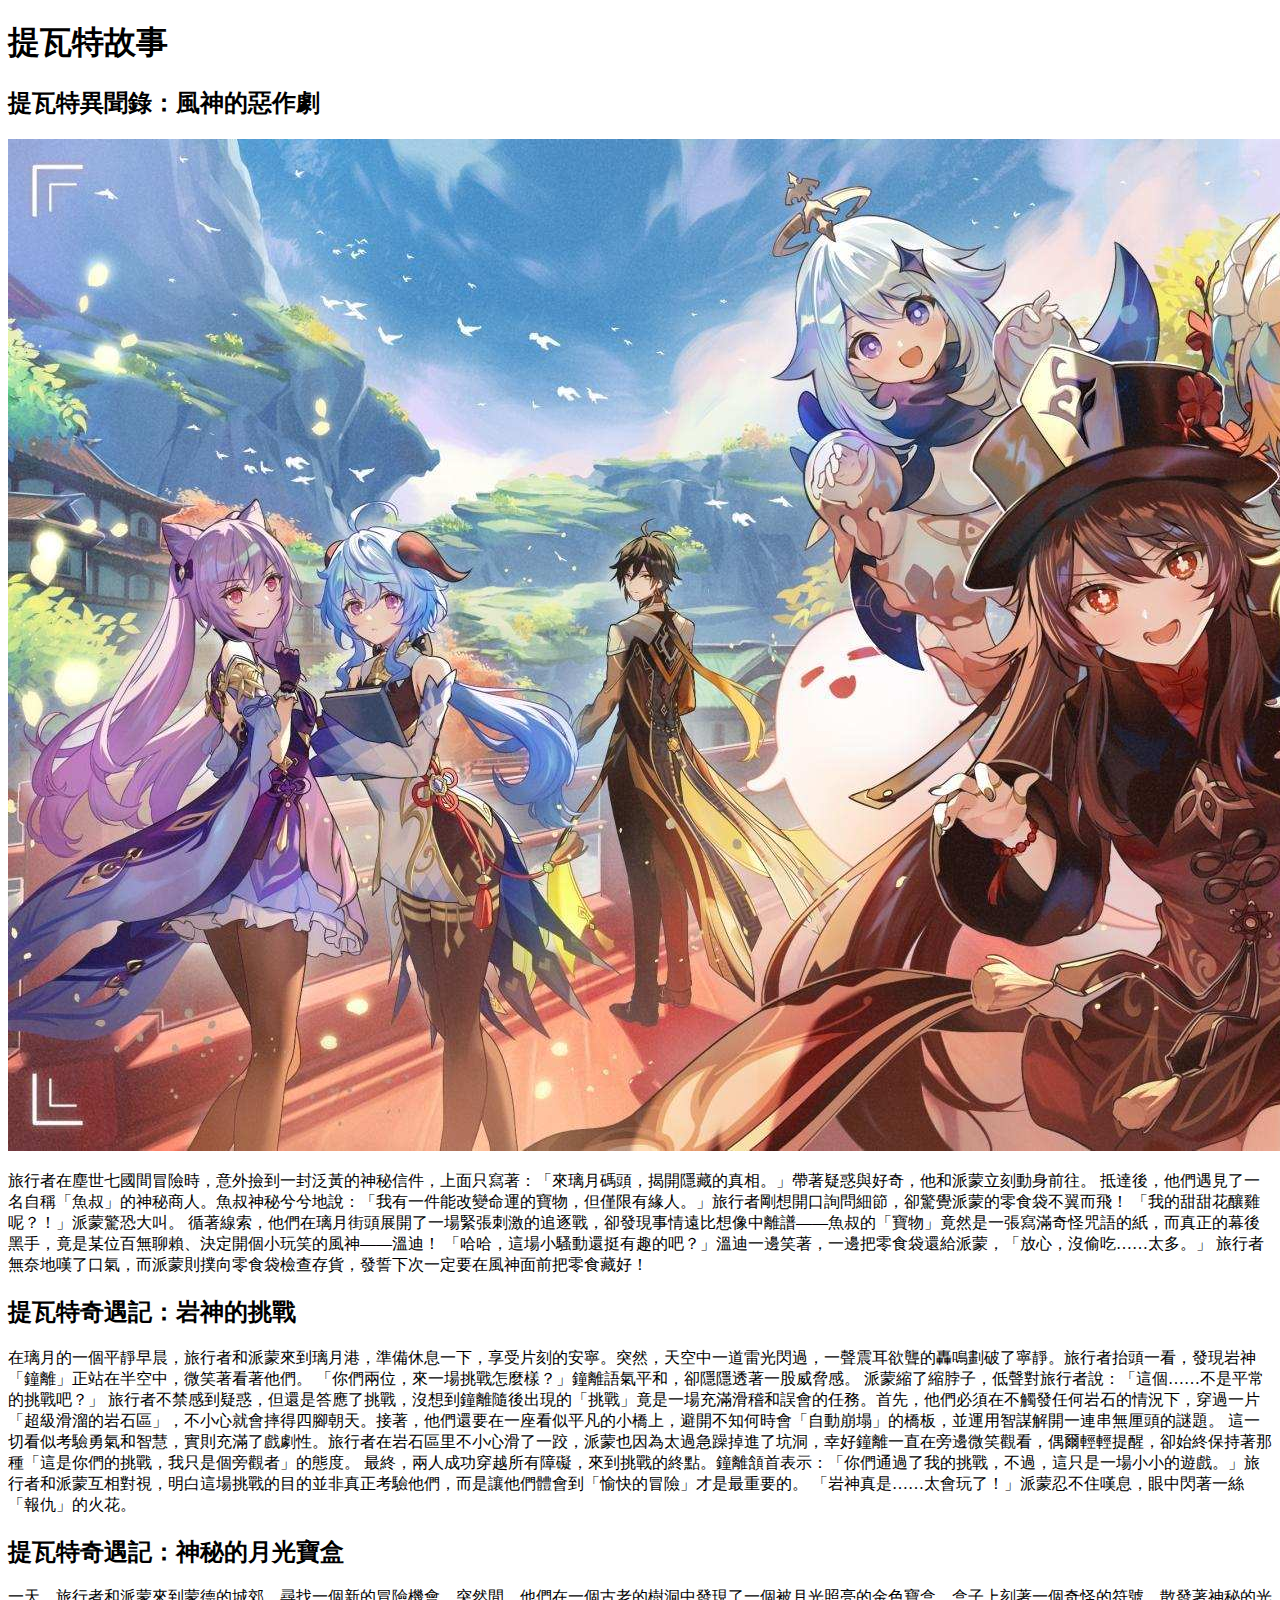
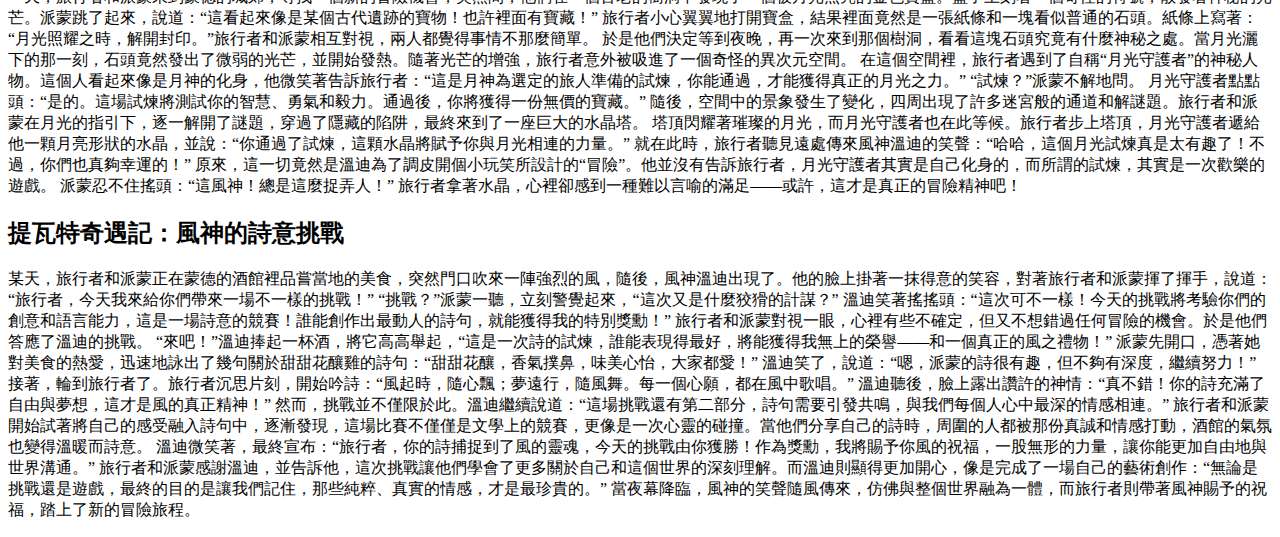
==== index.html @ 46a2c74c "第一次:" ====
<!DOCTYPE html>
<html lang="en">
<head>
    <meta charset="UTF-8">
    <meta name="viewport" content="width=device-width, initial-scale=1.0">
    <title>啟程吧，旅行者！</title>
</head>
<body>
    <h1>提瓦特故事</h1>
    <h2>提瓦特異聞錄：風神的惡作劇</h2>
    <img src="01.jpg" alt="提瓦特">
    <p>旅行者在塵世七國間冒險時，意外撿到一封泛黃的神秘信件，上面只寫著：「來璃月碼頭，揭開隱藏的真相。」帶著疑惑與好奇，他和派蒙立刻動身前往。

        抵達後，他們遇見了一名自稱「魚叔」的神秘商人。魚叔神秘兮兮地說：「我有一件能改變命運的寶物，但僅限有緣人。」旅行者剛想開口詢問細節，卻驚覺派蒙的零食袋不翼而飛！
        
        「我的甜甜花釀雞呢？！」派蒙驚恐大叫。
        
        循著線索，他們在璃月街頭展開了一場緊張刺激的追逐戰，卻發現事情遠比想像中離譜——魚叔的「寶物」竟然是一張寫滿奇怪咒語的紙，而真正的幕後黑手，竟是某位百無聊賴、決定開個小玩笑的風神——溫迪！
        
        「哈哈，這場小騷動還挺有趣的吧？」溫迪一邊笑著，一邊把零食袋還給派蒙，「放心，沒偷吃……太多。」
        
        旅行者無奈地嘆了口氣，而派蒙則撲向零食袋檢查存貨，發誓下次一定要在風神面前把零食藏好！</p>
    <h2>提瓦特奇遇記：岩神的挑戰</h2>
    <p>在璃月的一個平靜早晨，旅行者和派蒙來到璃月港，準備休息一下，享受片刻的安寧。突然，天空中一道雷光閃過，一聲震耳欲聾的轟鳴劃破了寧靜。旅行者抬頭一看，發現岩神「鐘離」正站在半空中，微笑著看著他們。

        「你們兩位，來一場挑戰怎麼樣？」鐘離語氣平和，卻隱隱透著一股威脅感。
        
        派蒙縮了縮脖子，低聲對旅行者說：「這個……不是平常的挑戰吧？」
        
        旅行者不禁感到疑惑，但還是答應了挑戰，沒想到鐘離隨後出現的「挑戰」竟是一場充滿滑稽和誤會的任務。首先，他們必須在不觸發任何岩石的情況下，穿過一片「超級滑溜的岩石區」，不小心就會摔得四腳朝天。接著，他們還要在一座看似平凡的小橋上，避開不知何時會「自動崩塌」的橋板，並運用智謀解開一連串無厘頭的謎題。
        
        這一切看似考驗勇氣和智慧，實則充滿了戲劇性。旅行者在岩石區里不小心滑了一跤，派蒙也因為太過急躁掉進了坑洞，幸好鐘離一直在旁邊微笑觀看，偶爾輕輕提醒，卻始終保持著那種「這是你們的挑戰，我只是個旁觀者」的態度。
        
        最終，兩人成功穿越所有障礙，來到挑戰的終點。鐘離頷首表示：「你們通過了我的挑戰，不過，這只是一場小小的遊戲。」旅行者和派蒙互相對視，明白這場挑戰的目的並非真正考驗他們，而是讓他們體會到「愉快的冒險」才是最重要的。
        
        「岩神真是……太會玩了！」派蒙忍不住嘆息，眼中閃著一絲「報仇」的火花。</p>
    <h2>提瓦特奇遇記：神秘的月光寶盒</h2>
    <p>一天，旅行者和派蒙來到蒙德的城郊，尋找一個新的冒險機會，突然間，他們在一個古老的樹洞中發現了一個被月光照亮的金色寶盒。盒子上刻著一個奇怪的符號，散發著神秘的光芒。派蒙跳了起來，說道：“這看起來像是某個古代遺跡的寶物！也許裡面有寶藏！”

        旅行者小心翼翼地打開寶盒，結果裡面竟然是一張紙條和一塊看似普通的石頭。紙條上寫著：“月光照耀之時，解開封印。”旅行者和派蒙相互對視，兩人都覺得事情不那麼簡單。
        
        於是他們決定等到夜晚，再一次來到那個樹洞，看看這塊石頭究竟有什麼神秘之處。當月光灑下的那一刻，石頭竟然發出了微弱的光芒，並開始發熱。隨著光芒的增強，旅行者意外被吸進了一個奇怪的異次元空間。
        
        在這個空間裡，旅行者遇到了自稱“月光守護者”的神秘人物。這個人看起來像是月神的化身，他微笑著告訴旅行者：“這是月神為選定的旅人準備的試煉，你能通過，才能獲得真正的月光之力。”
        
        “試煉？”派蒙不解地問。
        
        月光守護者點點頭：“是的。這場試煉將測試你的智慧、勇氣和毅力。通過後，你將獲得一份無價的寶藏。”
        
        隨後，空間中的景象發生了變化，四周出現了許多迷宮般的通道和解謎題。旅行者和派蒙在月光的指引下，逐一解開了謎題，穿過了隱藏的陷阱，最終來到了一座巨大的水晶塔。
        
        塔頂閃耀著璀璨的月光，而月光守護者也在此等候。旅行者步上塔頂，月光守護者遞給他一顆月亮形狀的水晶，並說：“你通過了試煉，這顆水晶將賦予你與月光相連的力量。”
        
        就在此時，旅行者聽見遠處傳來風神溫迪的笑聲：“哈哈，這個月光試煉真是太有趣了！不過，你們也真夠幸運的！”
        
        原來，這一切竟然是溫迪為了調皮開個小玩笑所設計的“冒險”。他並沒有告訴旅行者，月光守護者其實是自己化身的，而所謂的試煉，其實是一次歡樂的遊戲。
        
        派蒙忍不住搖頭：“這風神！總是這麼捉弄人！”
        
        旅行者拿著水晶，心裡卻感到一種難以言喻的滿足——或許，這才是真正的冒險精神吧！</p>
    <h2>提瓦特奇遇記：風神的詩意挑戰</h2>
    <p>某天，旅行者和派蒙正在蒙德的酒館裡品嘗當地的美食，突然門口吹來一陣強烈的風，隨後，風神溫迪出現了。他的臉上掛著一抹得意的笑容，對著旅行者和派蒙揮了揮手，說道：“旅行者，今天我來給你們帶來一場不一樣的挑戰！”

        “挑戰？”派蒙一聽，立刻警覺起來，“這次又是什麼狡猾的計謀？”
        
        溫迪笑著搖搖頭：“這次可不一樣！今天的挑戰將考驗你們的創意和語言能力，這是一場詩意的競賽！誰能創作出最動人的詩句，就能獲得我的特別獎勳！”
        
        旅行者和派蒙對視一眼，心裡有些不確定，但又不想錯過任何冒險的機會。於是他們答應了溫迪的挑戰。
        
        “來吧！”溫迪捧起一杯酒，將它高高舉起，“這是一次詩的試煉，誰能表現得最好，將能獲得我無上的榮譽——和一個真正的風之禮物！”
        
        派蒙先開口，憑著她對美食的熱愛，迅速地詠出了幾句關於甜甜花釀雞的詩句：“甜甜花釀，香氣撲鼻，味美心怡，大家都愛！”
        
        溫迪笑了，說道：“嗯，派蒙的詩很有趣，但不夠有深度，繼續努力！”
        
        接著，輪到旅行者了。旅行者沉思片刻，開始吟詩：“風起時，隨心飄；夢遠行，隨風舞。每一個心願，都在風中歌唱。”
        
        溫迪聽後，臉上露出讚許的神情：“真不錯！你的詩充滿了自由與夢想，這才是風的真正精神！”
        
        然而，挑戰並不僅限於此。溫迪繼續說道：“這場挑戰還有第二部分，詩句需要引發共鳴，與我們每個人心中最深的情感相連。”
        
        旅行者和派蒙開始試著將自己的感受融入詩句中，逐漸發現，這場比賽不僅僅是文學上的競賽，更像是一次心靈的碰撞。當他們分享自己的詩時，周圍的人都被那份真誠和情感打動，酒館的氣氛也變得溫暖而詩意。
        
        溫迪微笑著，最終宣布：“旅行者，你的詩捕捉到了風的靈魂，今天的挑戰由你獲勝！作為獎勳，我將賜予你風的祝福，一股無形的力量，讓你能更加自由地與世界溝通。”
        
        旅行者和派蒙感謝溫迪，並告訴他，這次挑戰讓他們學會了更多關於自己和這個世界的深刻理解。而溫迪則顯得更加開心，像是完成了一場自己的藝術創作：“無論是挑戰還是遊戲，最終的目的是讓我們記住，那些純粹、真實的情感，才是最珍貴的。”
        
        當夜幕降臨，風神的笑聲隨風傳來，仿佛與整個世界融為一體，而旅行者則帶著風神賜予的祝福，踏上了新的冒險旅程。</p>
</body>
</html>
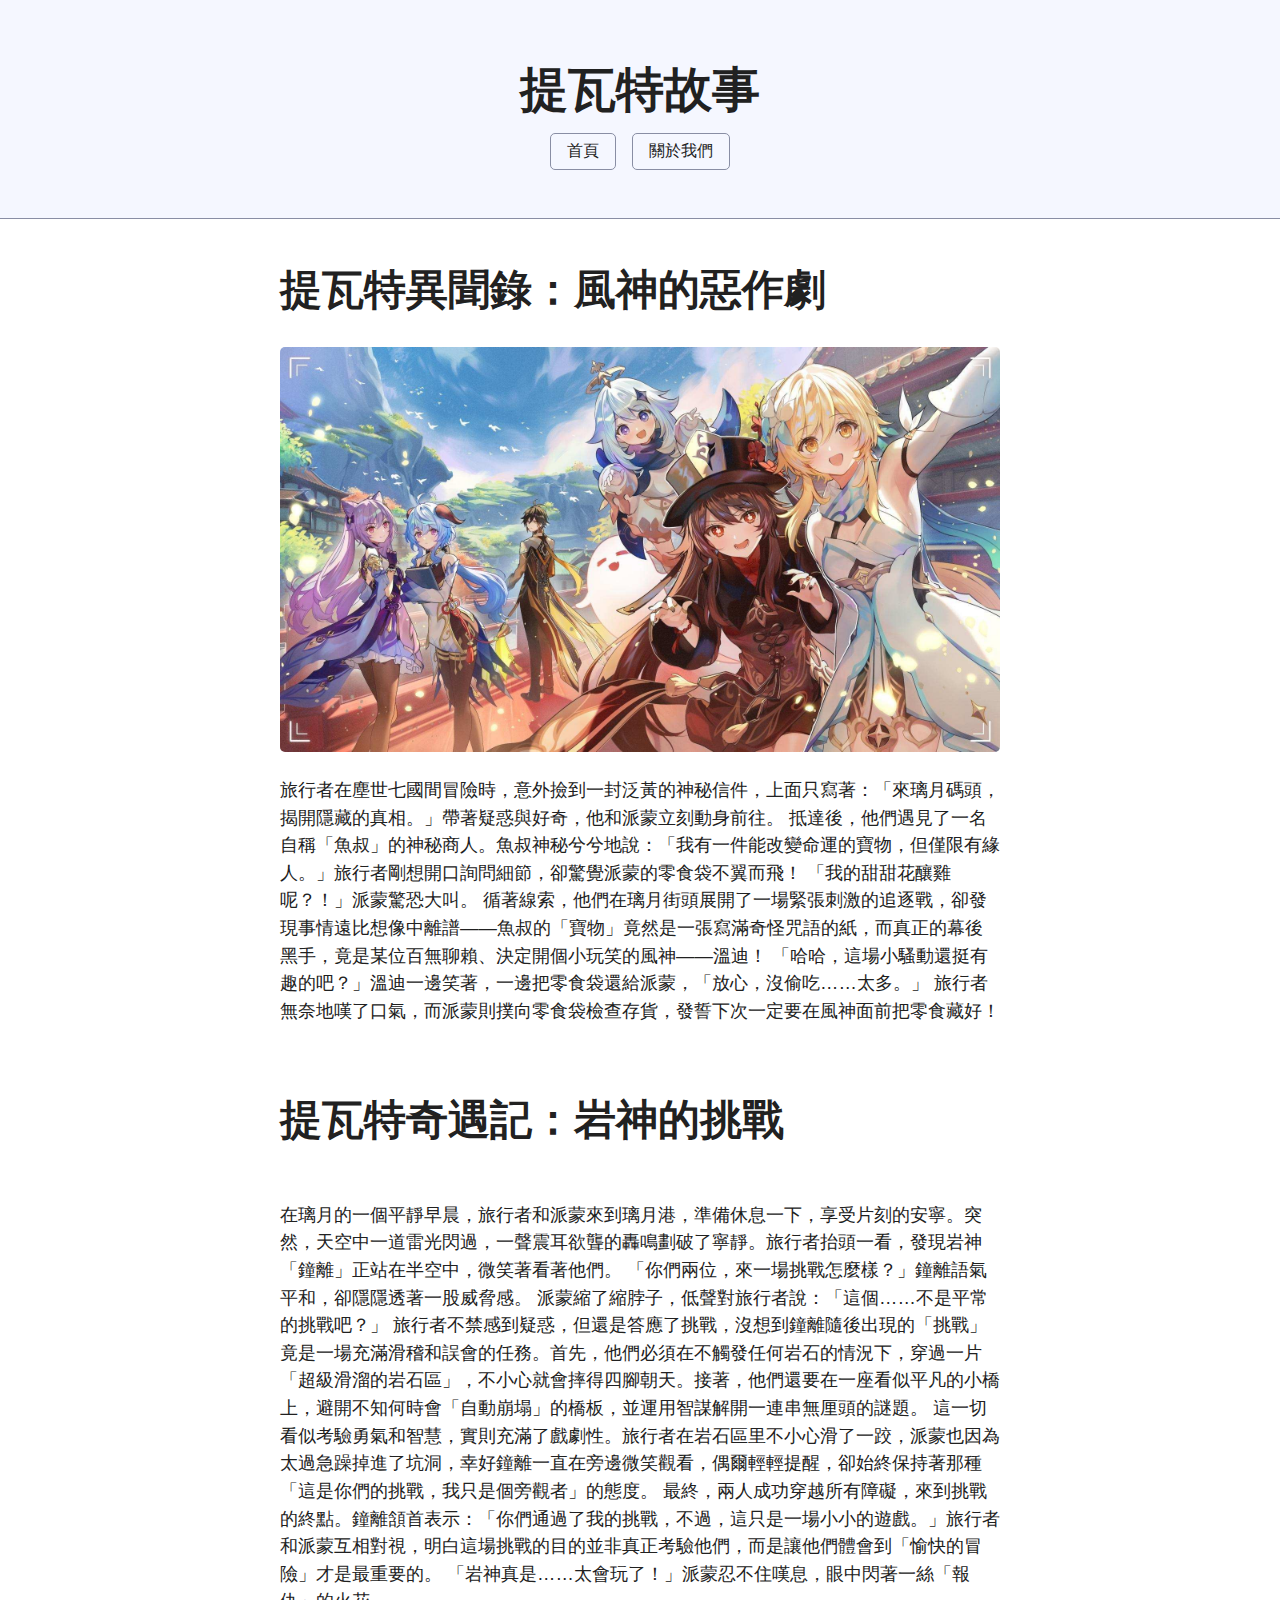
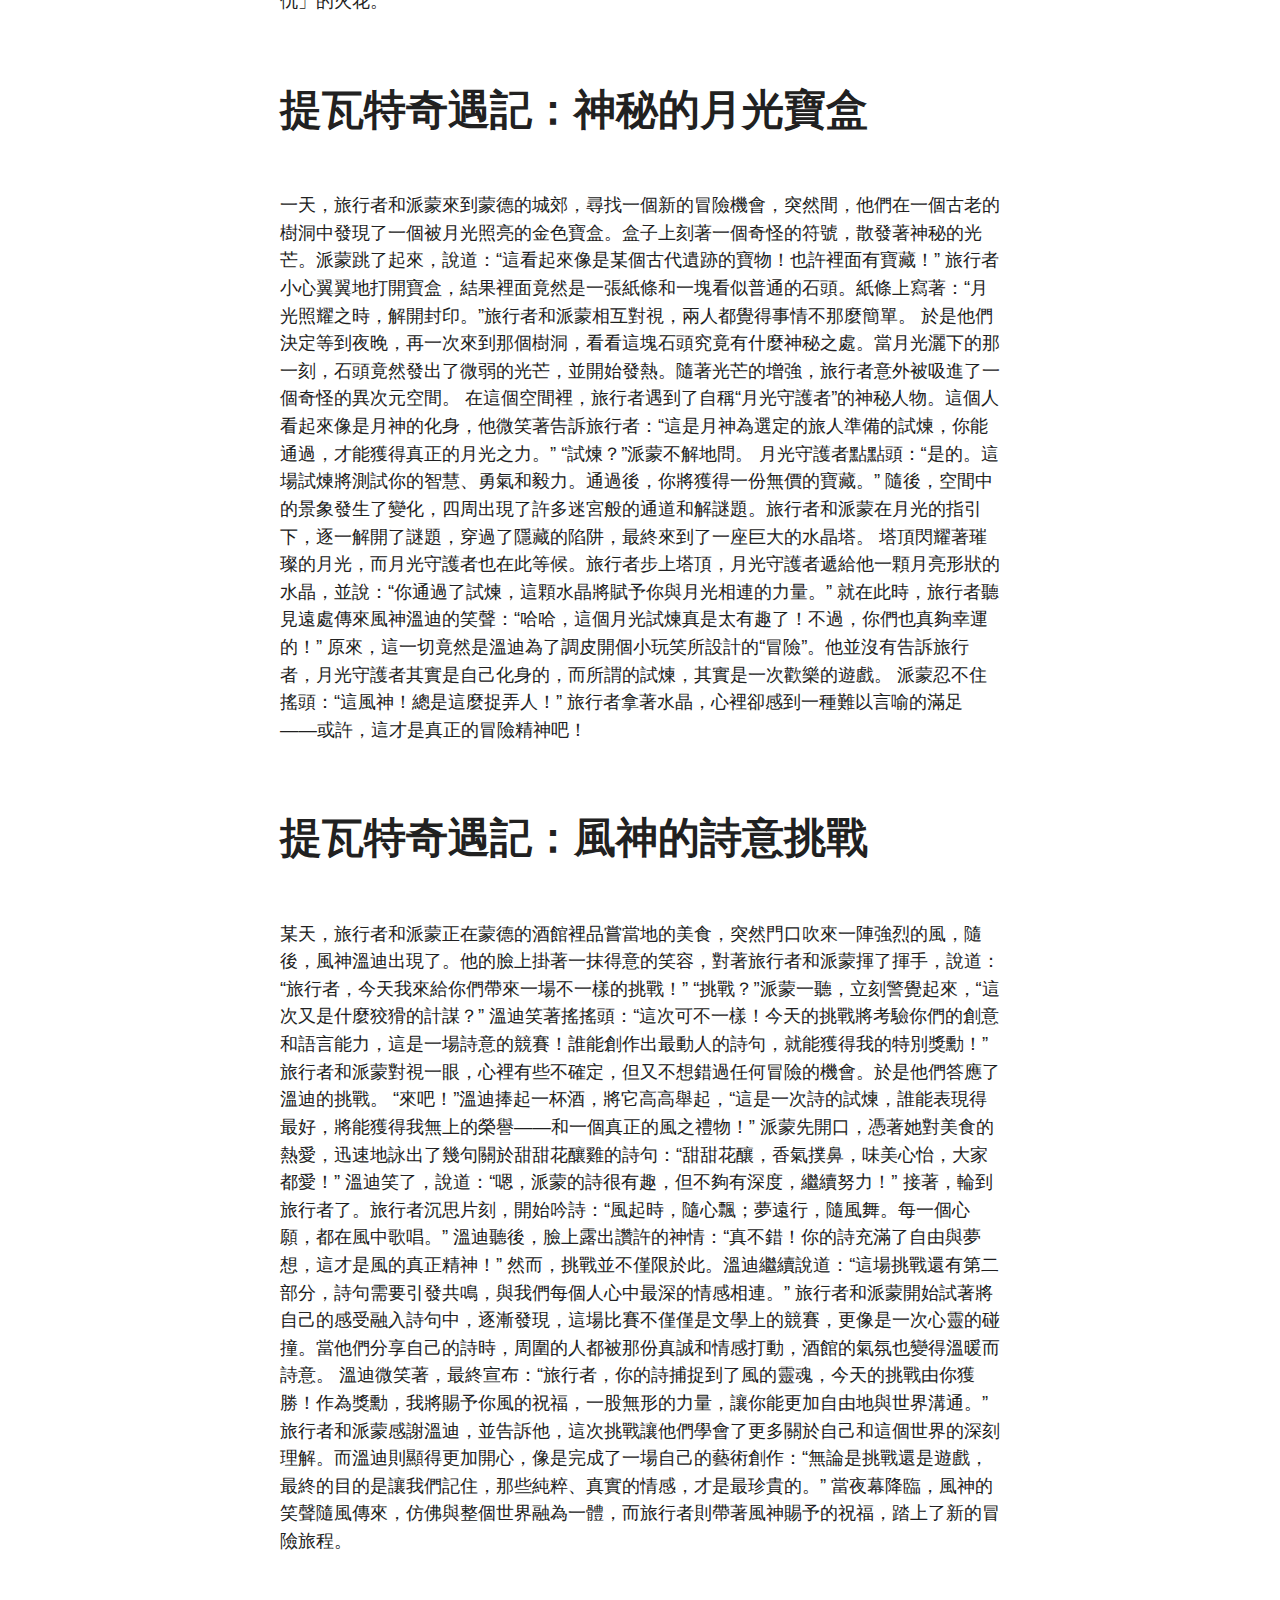
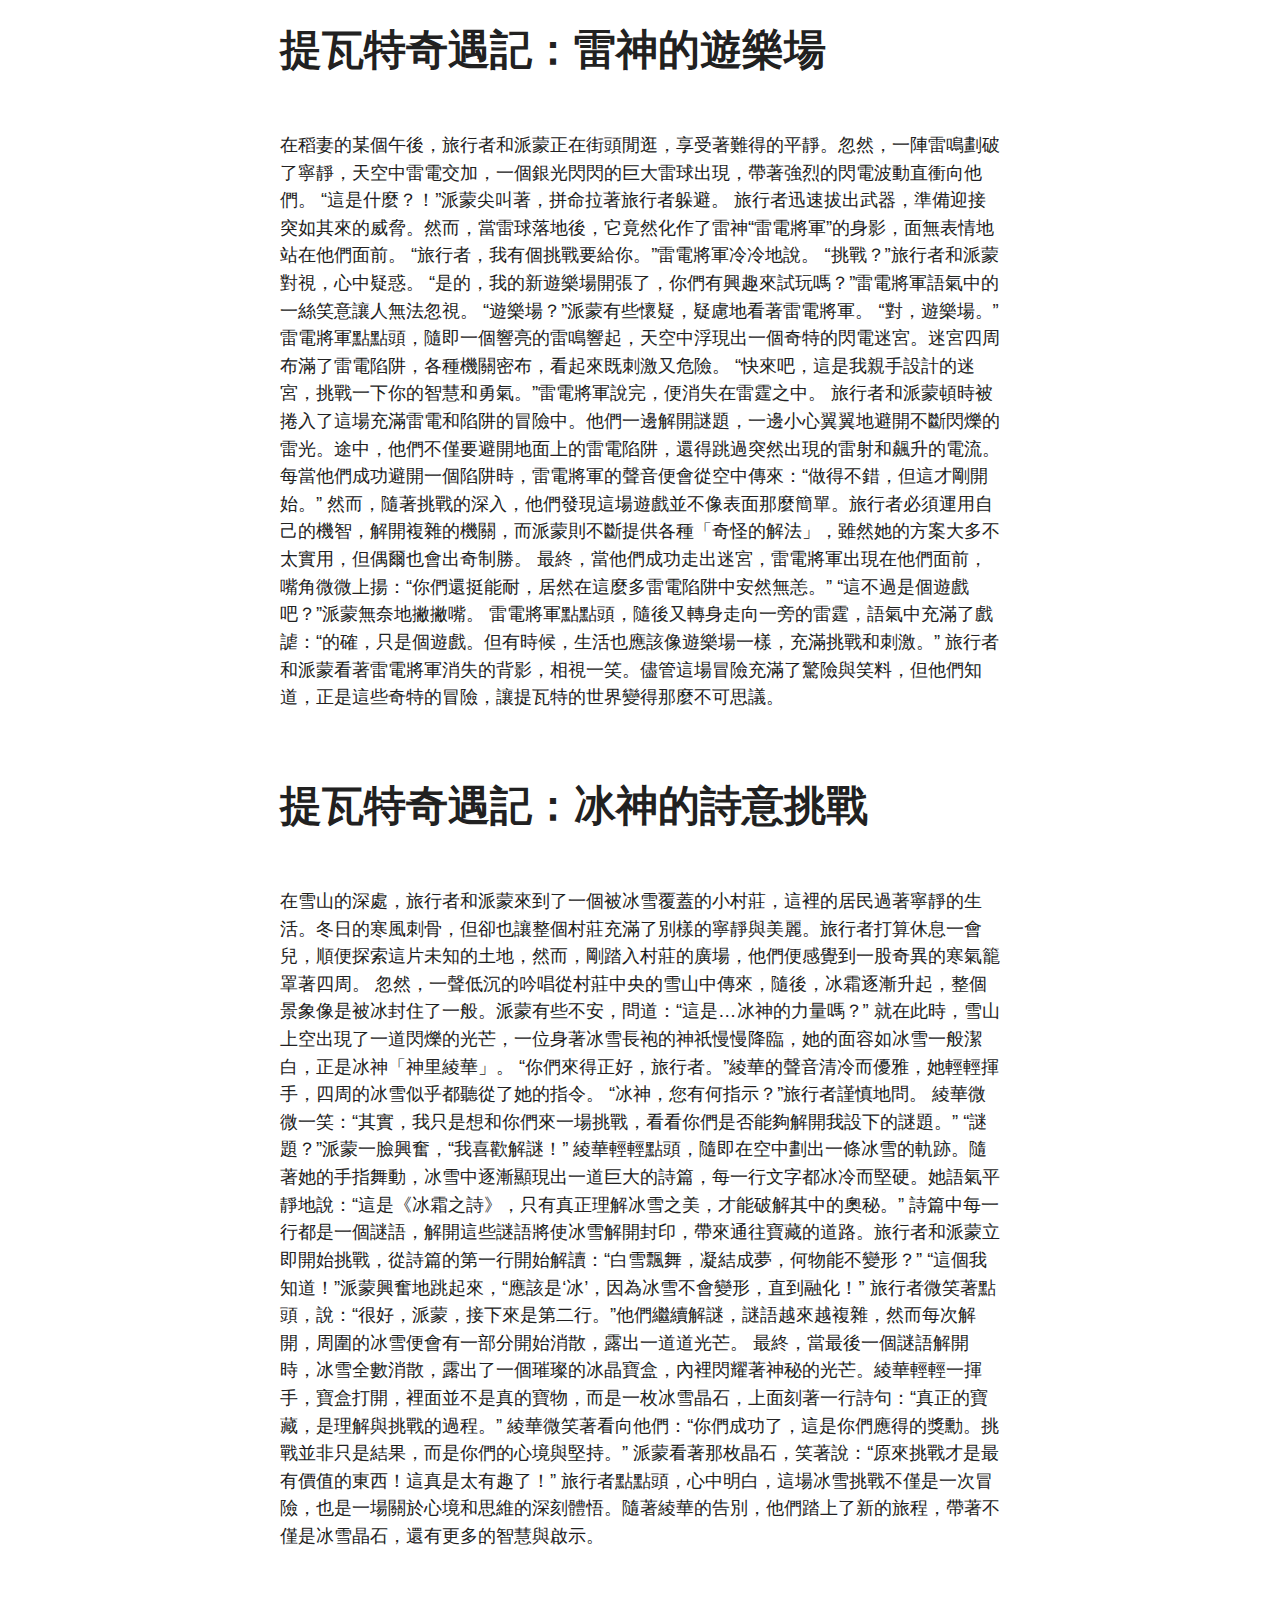
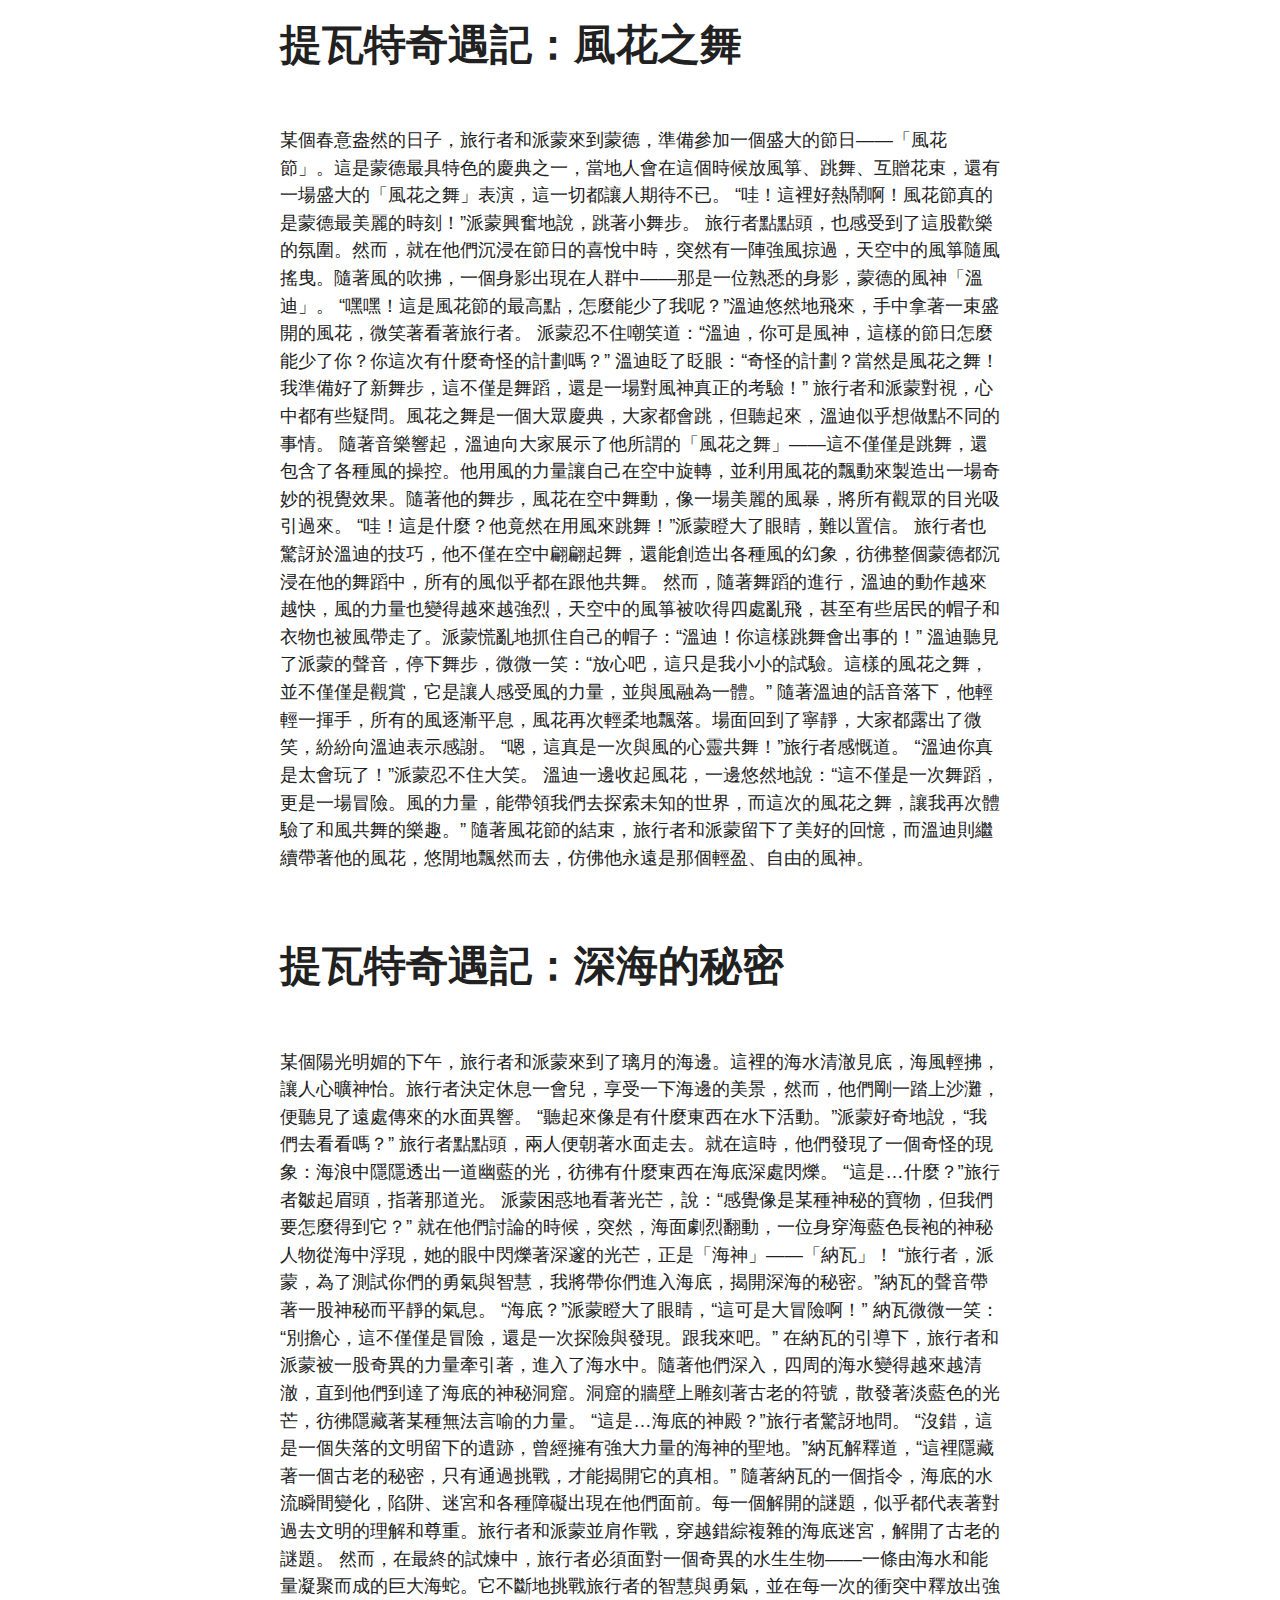
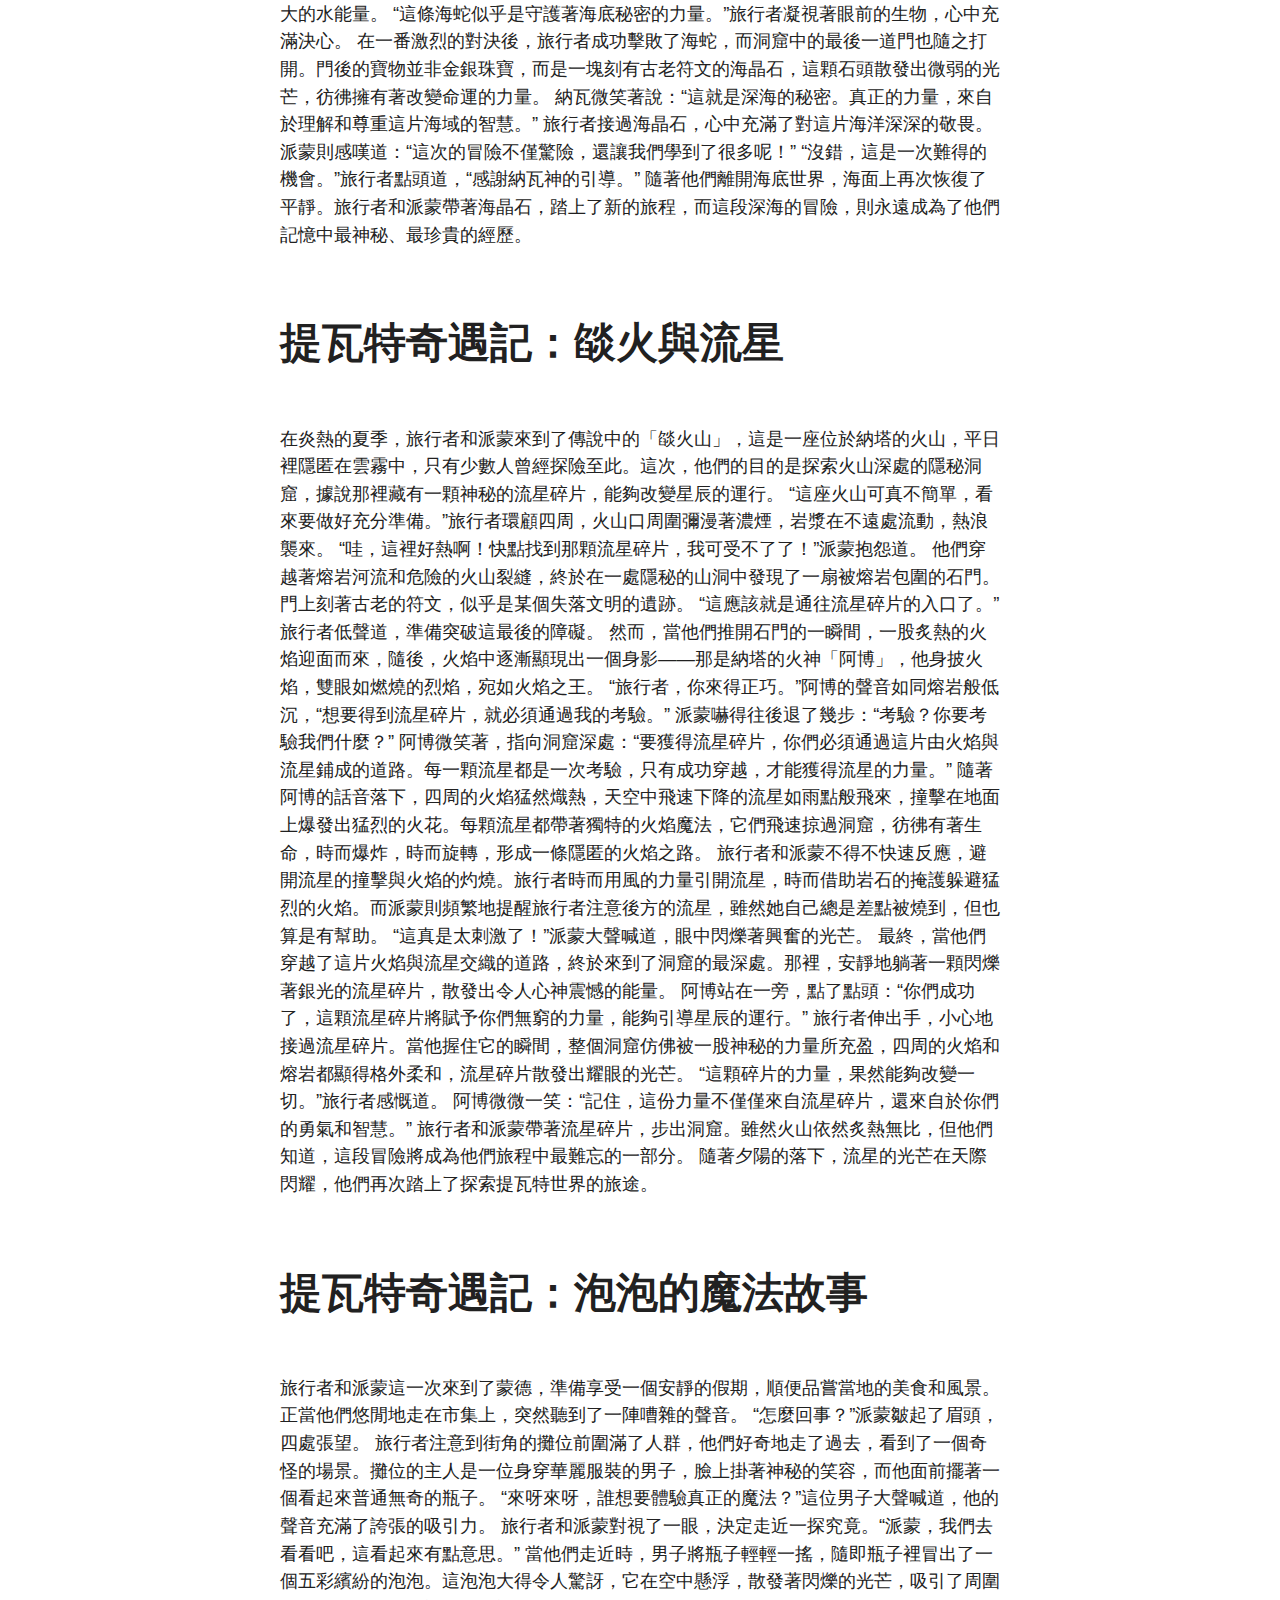
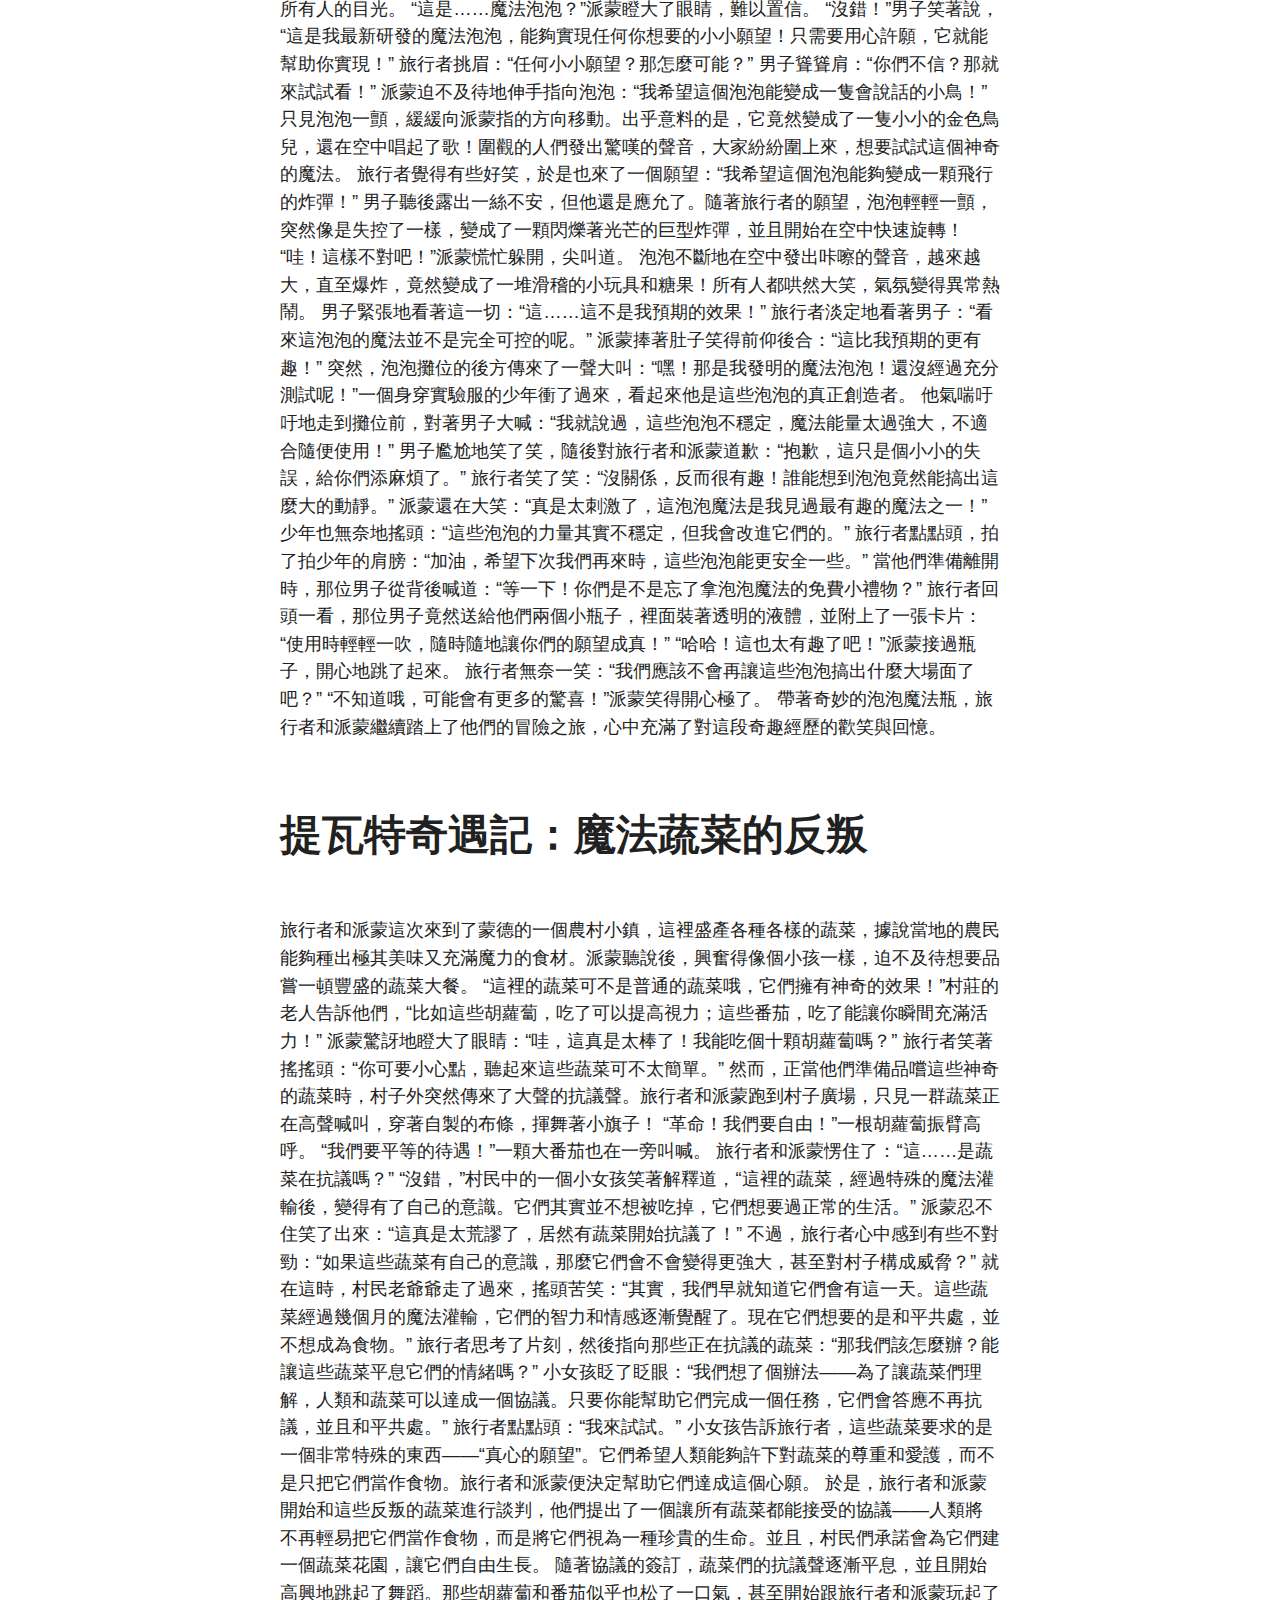
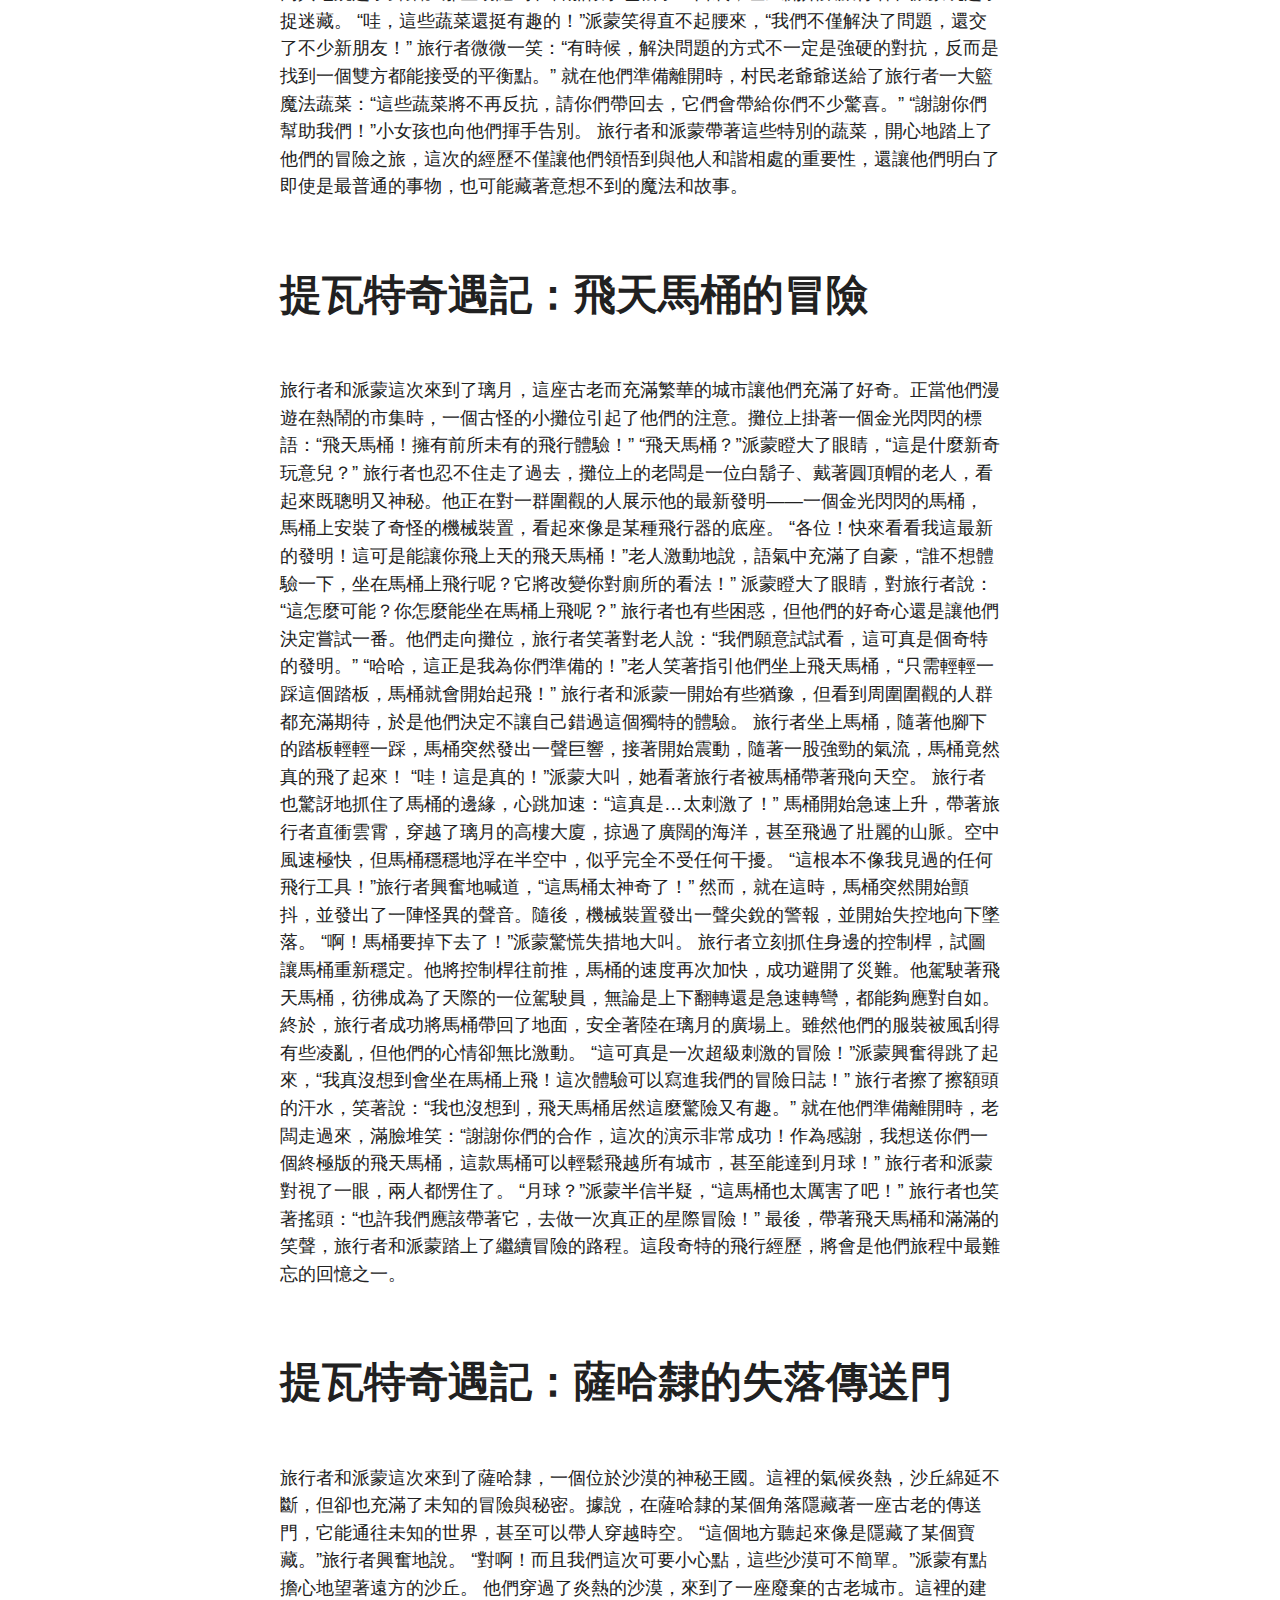
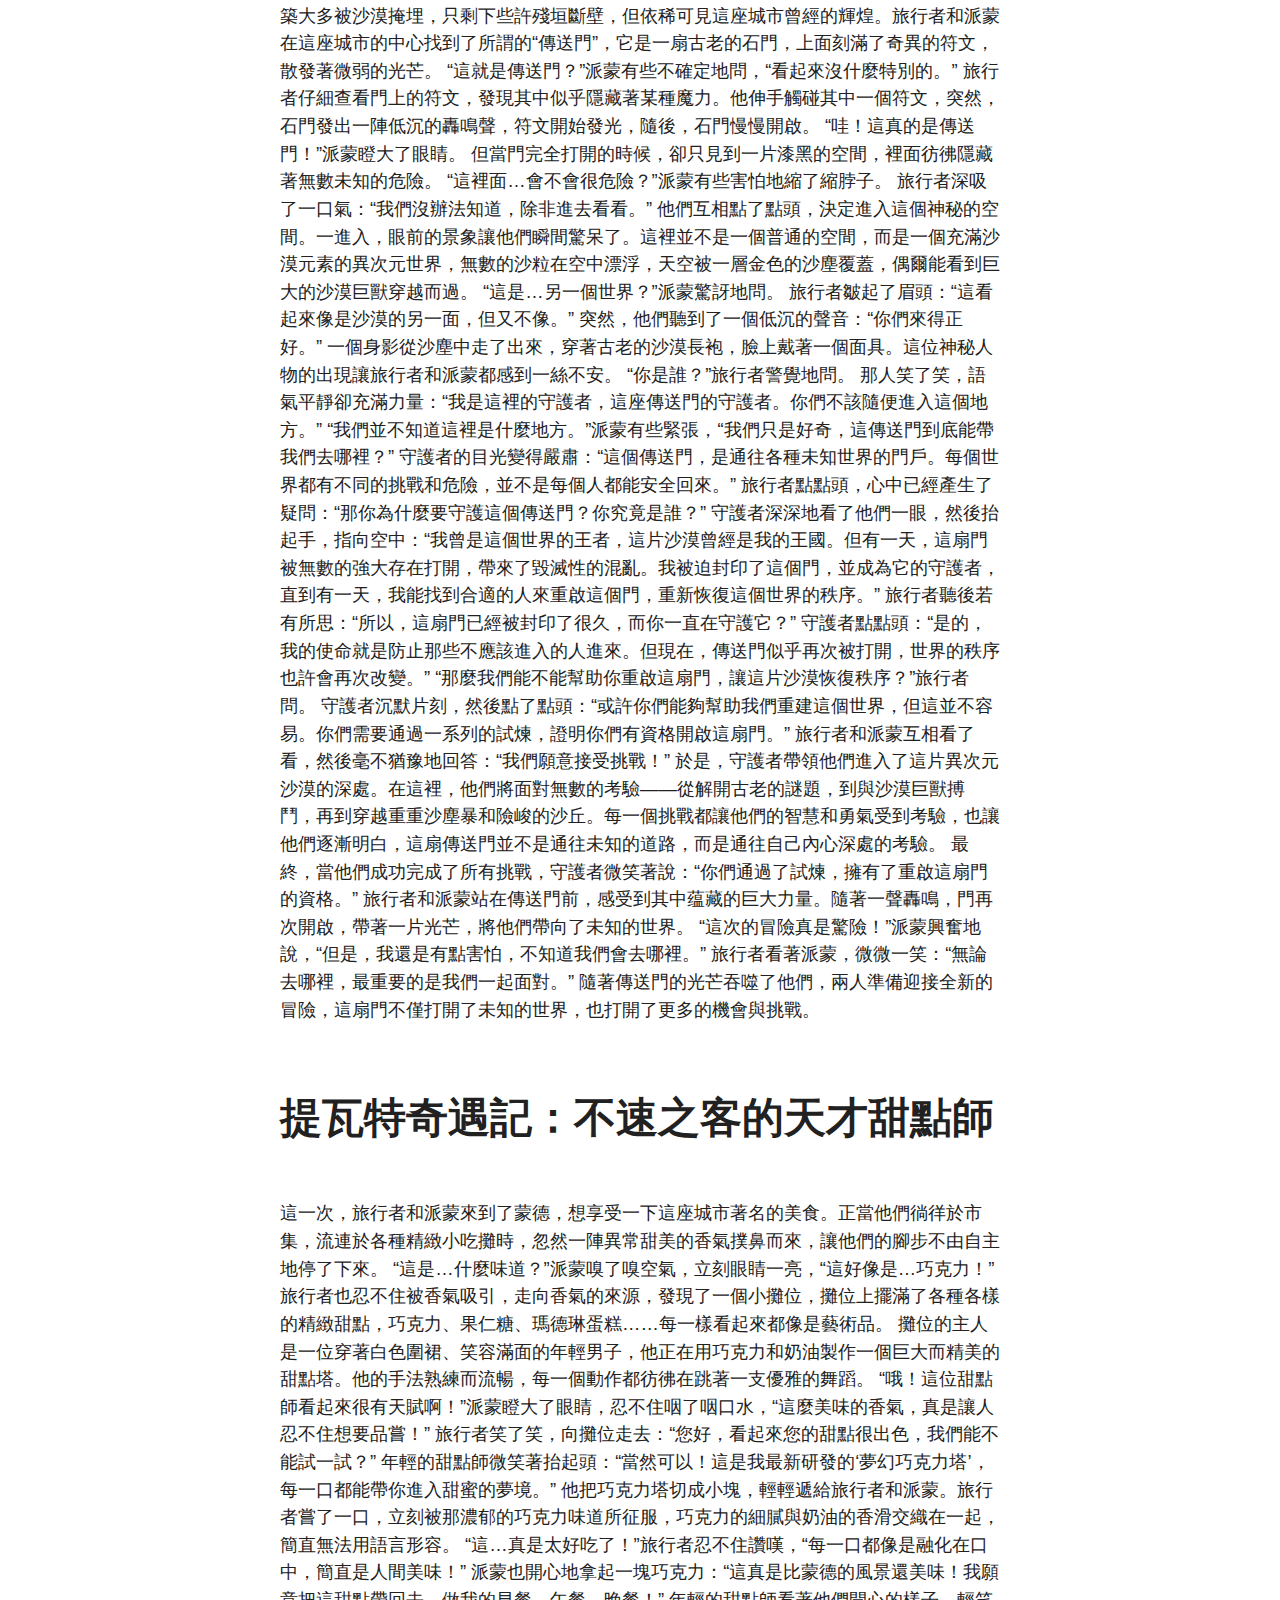
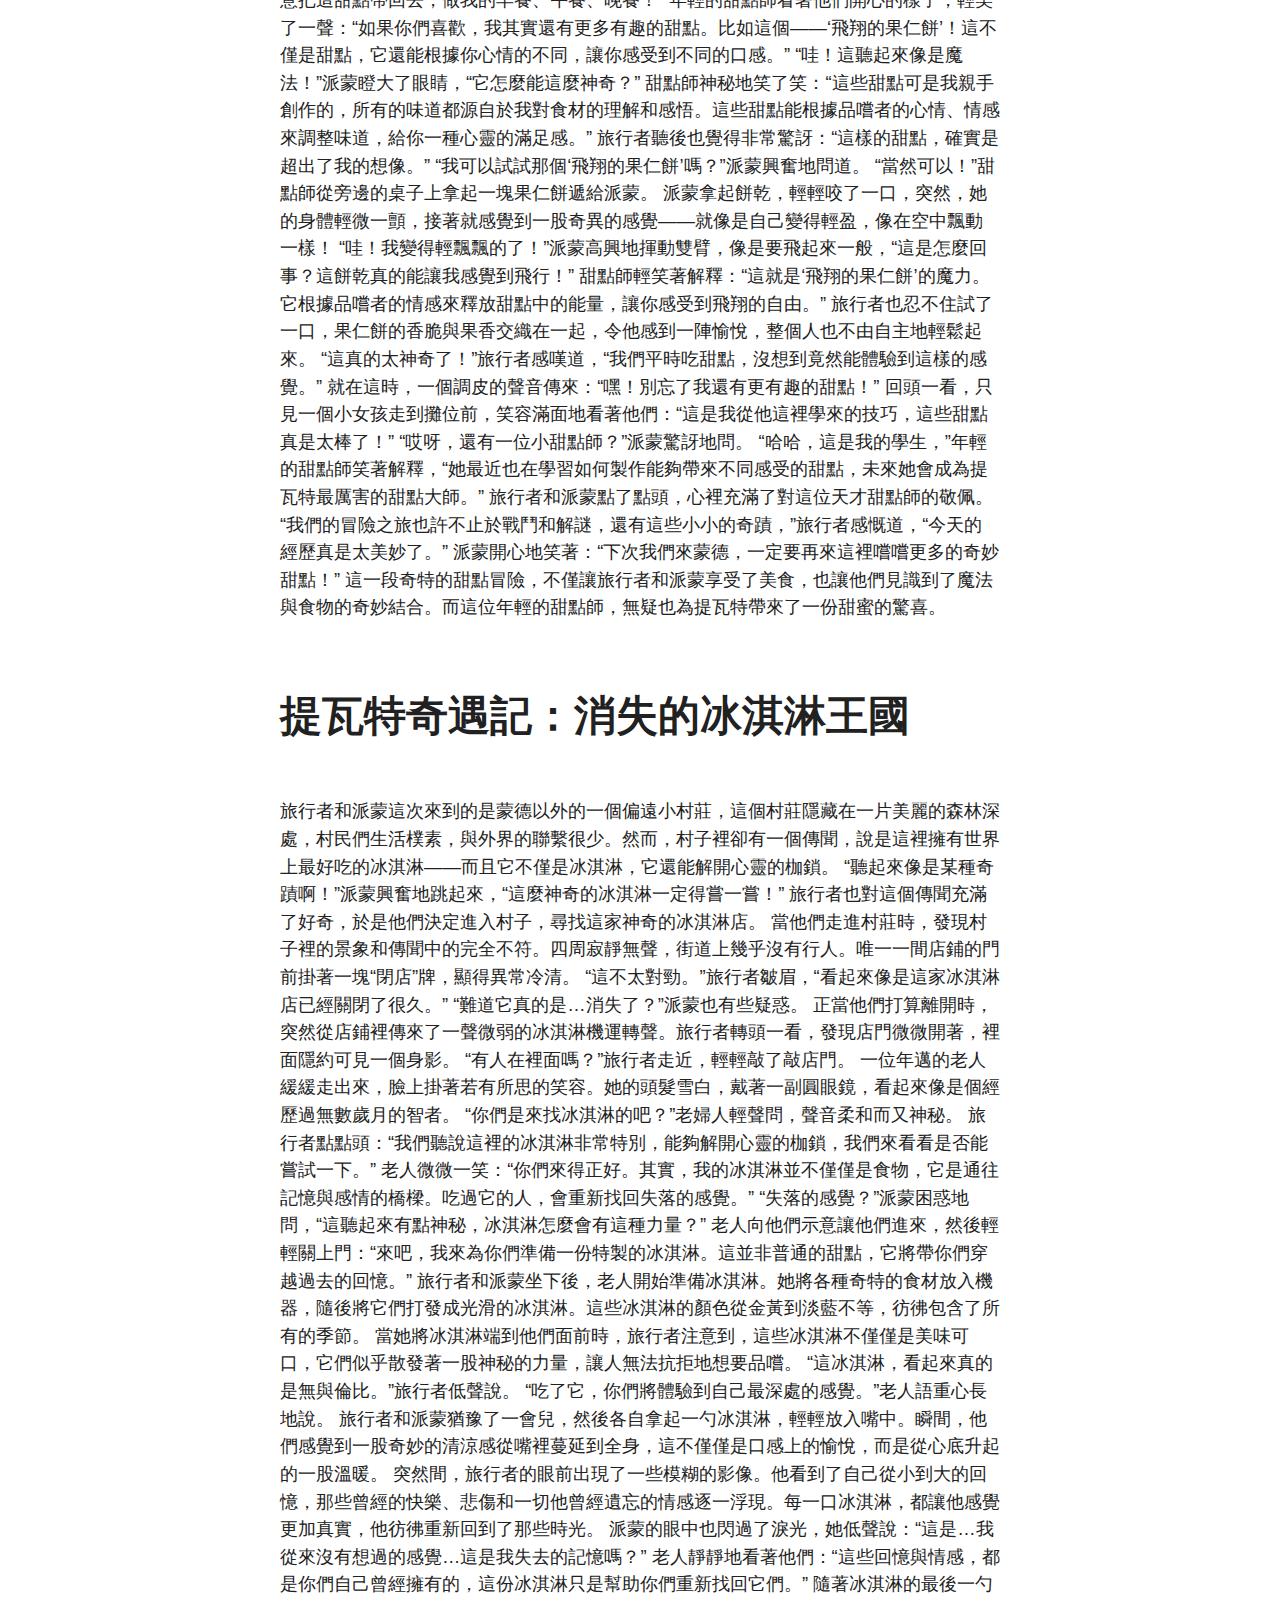
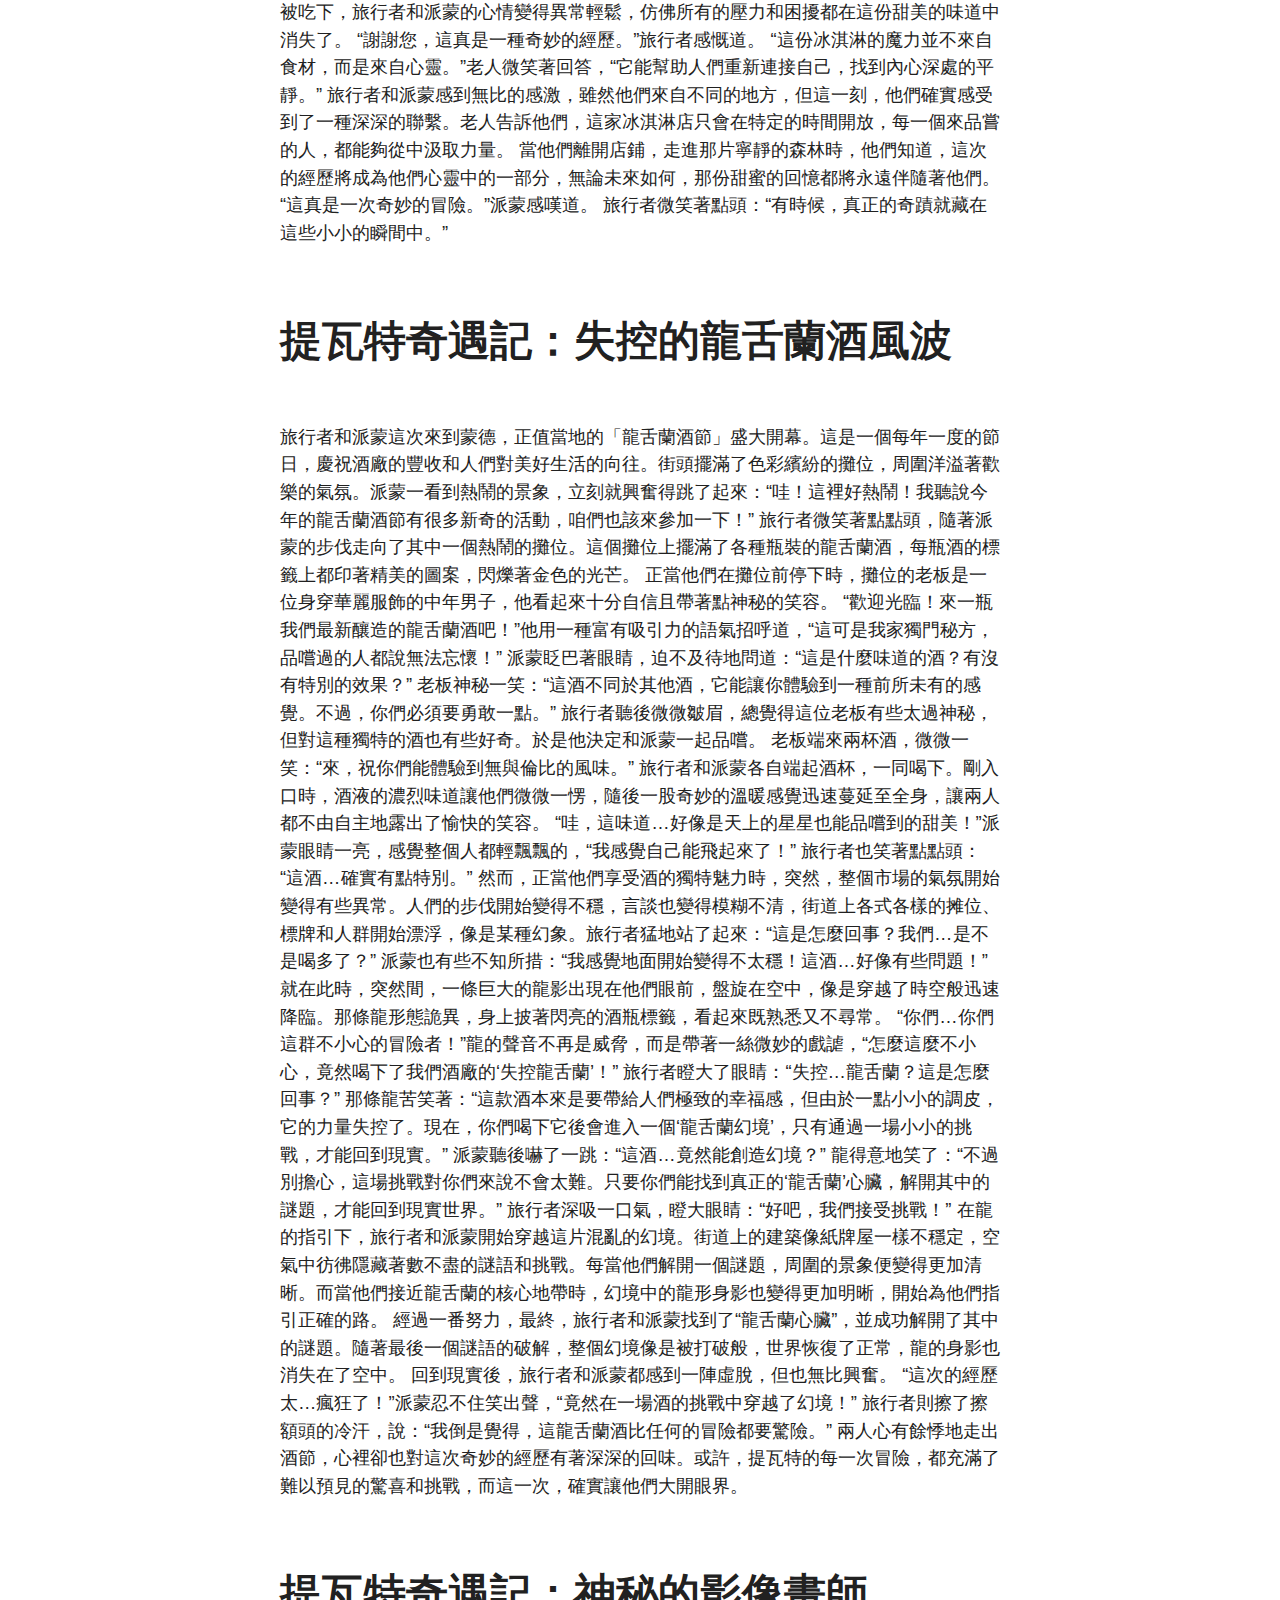
==== commit 126f98f1: "Add files via upload" ====
--- a/index.html
+++ b/index.html
@@ -1,90 +1,871 @@
-<!DOCTYPE html>
-<html lang="en">
-<head>
-    <meta charset="UTF-8">
-    <meta name="viewport" content="width=device-width, initial-scale=1.0">
-    <title>啟程吧，旅行者！</title>
-</head>
-<body>
-    <h1>提瓦特故事</h1>
-    <h2>提瓦特異聞錄：風神的惡作劇</h2>
-    <img src="01.jpg" alt="提瓦特">
-    <p>旅行者在塵世七國間冒險時，意外撿到一封泛黃的神秘信件，上面只寫著：「來璃月碼頭，揭開隱藏的真相。」帶著疑惑與好奇，他和派蒙立刻動身前往。
-
-        抵達後，他們遇見了一名自稱「魚叔」的神秘商人。魚叔神秘兮兮地說：「我有一件能改變命運的寶物，但僅限有緣人。」旅行者剛想開口詢問細節，卻驚覺派蒙的零食袋不翼而飛！
-        
-        「我的甜甜花釀雞呢？！」派蒙驚恐大叫。
-        
-        循著線索，他們在璃月街頭展開了一場緊張刺激的追逐戰，卻發現事情遠比想像中離譜——魚叔的「寶物」竟然是一張寫滿奇怪咒語的紙，而真正的幕後黑手，竟是某位百無聊賴、決定開個小玩笑的風神——溫迪！
-        
-        「哈哈，這場小騷動還挺有趣的吧？」溫迪一邊笑著，一邊把零食袋還給派蒙，「放心，沒偷吃……太多。」
-        
-        旅行者無奈地嘆了口氣，而派蒙則撲向零食袋檢查存貨，發誓下次一定要在風神面前把零食藏好！</p>
-    <h2>提瓦特奇遇記：岩神的挑戰</h2>
-    <p>在璃月的一個平靜早晨，旅行者和派蒙來到璃月港，準備休息一下，享受片刻的安寧。突然，天空中一道雷光閃過，一聲震耳欲聾的轟鳴劃破了寧靜。旅行者抬頭一看，發現岩神「鐘離」正站在半空中，微笑著看著他們。
-
-        「你們兩位，來一場挑戰怎麼樣？」鐘離語氣平和，卻隱隱透著一股威脅感。
-        
-        派蒙縮了縮脖子，低聲對旅行者說：「這個……不是平常的挑戰吧？」
-        
-        旅行者不禁感到疑惑，但還是答應了挑戰，沒想到鐘離隨後出現的「挑戰」竟是一場充滿滑稽和誤會的任務。首先，他們必須在不觸發任何岩石的情況下，穿過一片「超級滑溜的岩石區」，不小心就會摔得四腳朝天。接著，他們還要在一座看似平凡的小橋上，避開不知何時會「自動崩塌」的橋板，並運用智謀解開一連串無厘頭的謎題。
-        
-        這一切看似考驗勇氣和智慧，實則充滿了戲劇性。旅行者在岩石區里不小心滑了一跤，派蒙也因為太過急躁掉進了坑洞，幸好鐘離一直在旁邊微笑觀看，偶爾輕輕提醒，卻始終保持著那種「這是你們的挑戰，我只是個旁觀者」的態度。
-        
-        最終，兩人成功穿越所有障礙，來到挑戰的終點。鐘離頷首表示：「你們通過了我的挑戰，不過，這只是一場小小的遊戲。」旅行者和派蒙互相對視，明白這場挑戰的目的並非真正考驗他們，而是讓他們體會到「愉快的冒險」才是最重要的。
-        
-        「岩神真是……太會玩了！」派蒙忍不住嘆息，眼中閃著一絲「報仇」的火花。</p>
-    <h2>提瓦特奇遇記：神秘的月光寶盒</h2>
-    <p>一天，旅行者和派蒙來到蒙德的城郊，尋找一個新的冒險機會，突然間，他們在一個古老的樹洞中發現了一個被月光照亮的金色寶盒。盒子上刻著一個奇怪的符號，散發著神秘的光芒。派蒙跳了起來，說道：“這看起來像是某個古代遺跡的寶物！也許裡面有寶藏！”
-
-        旅行者小心翼翼地打開寶盒，結果裡面竟然是一張紙條和一塊看似普通的石頭。紙條上寫著：“月光照耀之時，解開封印。”旅行者和派蒙相互對視，兩人都覺得事情不那麼簡單。
-        
-        於是他們決定等到夜晚，再一次來到那個樹洞，看看這塊石頭究竟有什麼神秘之處。當月光灑下的那一刻，石頭竟然發出了微弱的光芒，並開始發熱。隨著光芒的增強，旅行者意外被吸進了一個奇怪的異次元空間。
-        
-        在這個空間裡，旅行者遇到了自稱“月光守護者”的神秘人物。這個人看起來像是月神的化身，他微笑著告訴旅行者：“這是月神為選定的旅人準備的試煉，你能通過，才能獲得真正的月光之力。”
-        
-        “試煉？”派蒙不解地問。
-        
-        月光守護者點點頭：“是的。這場試煉將測試你的智慧、勇氣和毅力。通過後，你將獲得一份無價的寶藏。”
-        
-        隨後，空間中的景象發生了變化，四周出現了許多迷宮般的通道和解謎題。旅行者和派蒙在月光的指引下，逐一解開了謎題，穿過了隱藏的陷阱，最終來到了一座巨大的水晶塔。
-        
-        塔頂閃耀著璀璨的月光，而月光守護者也在此等候。旅行者步上塔頂，月光守護者遞給他一顆月亮形狀的水晶，並說：“你通過了試煉，這顆水晶將賦予你與月光相連的力量。”
-        
-        就在此時，旅行者聽見遠處傳來風神溫迪的笑聲：“哈哈，這個月光試煉真是太有趣了！不過，你們也真夠幸運的！”
-        
-        原來，這一切竟然是溫迪為了調皮開個小玩笑所設計的“冒險”。他並沒有告訴旅行者，月光守護者其實是自己化身的，而所謂的試煉，其實是一次歡樂的遊戲。
-        
-        派蒙忍不住搖頭：“這風神！總是這麼捉弄人！”
-        
-        旅行者拿著水晶，心裡卻感到一種難以言喻的滿足——或許，這才是真正的冒險精神吧！</p>
-    <h2>提瓦特奇遇記：風神的詩意挑戰</h2>
-    <p>某天，旅行者和派蒙正在蒙德的酒館裡品嘗當地的美食，突然門口吹來一陣強烈的風，隨後，風神溫迪出現了。他的臉上掛著一抹得意的笑容，對著旅行者和派蒙揮了揮手，說道：“旅行者，今天我來給你們帶來一場不一樣的挑戰！”
-
-        “挑戰？”派蒙一聽，立刻警覺起來，“這次又是什麼狡猾的計謀？”
-        
-        溫迪笑著搖搖頭：“這次可不一樣！今天的挑戰將考驗你們的創意和語言能力，這是一場詩意的競賽！誰能創作出最動人的詩句，就能獲得我的特別獎勳！”
-        
-        旅行者和派蒙對視一眼，心裡有些不確定，但又不想錯過任何冒險的機會。於是他們答應了溫迪的挑戰。
-        
-        “來吧！”溫迪捧起一杯酒，將它高高舉起，“這是一次詩的試煉，誰能表現得最好，將能獲得我無上的榮譽——和一個真正的風之禮物！”
-        
-        派蒙先開口，憑著她對美食的熱愛，迅速地詠出了幾句關於甜甜花釀雞的詩句：“甜甜花釀，香氣撲鼻，味美心怡，大家都愛！”
-        
-        溫迪笑了，說道：“嗯，派蒙的詩很有趣，但不夠有深度，繼續努力！”
-        
-        接著，輪到旅行者了。旅行者沉思片刻，開始吟詩：“風起時，隨心飄；夢遠行，隨風舞。每一個心願，都在風中歌唱。”
-        
-        溫迪聽後，臉上露出讚許的神情：“真不錯！你的詩充滿了自由與夢想，這才是風的真正精神！”
-        
-        然而，挑戰並不僅限於此。溫迪繼續說道：“這場挑戰還有第二部分，詩句需要引發共鳴，與我們每個人心中最深的情感相連。”
-        
-        旅行者和派蒙開始試著將自己的感受融入詩句中，逐漸發現，這場比賽不僅僅是文學上的競賽，更像是一次心靈的碰撞。當他們分享自己的詩時，周圍的人都被那份真誠和情感打動，酒館的氣氛也變得溫暖而詩意。
-        
-        溫迪微笑著，最終宣布：“旅行者，你的詩捕捉到了風的靈魂，今天的挑戰由你獲勝！作為獎勳，我將賜予你風的祝福，一股無形的力量，讓你能更加自由地與世界溝通。”
-        
-        旅行者和派蒙感謝溫迪，並告訴他，這次挑戰讓他們學會了更多關於自己和這個世界的深刻理解。而溫迪則顯得更加開心，像是完成了一場自己的藝術創作：“無論是挑戰還是遊戲，最終的目的是讓我們記住，那些純粹、真實的情感，才是最珍貴的。”
-        
-        當夜幕降臨，風神的笑聲隨風傳來，仿佛與整個世界融為一體，而旅行者則帶著風神賜予的祝福，踏上了新的冒險旅程。</p>
-</body>
+<!DOCTYPE html>
+<html lang="en">
+<head>
+    <meta charset="UTF-8">
+    <meta name="viewport" content="width=device-width, initial-scale=1.0">
+    <title>啟程吧，旅行者！</title>
+    <link rel="stylesheet"href="css/simple.css">
+</head>
+<body>
+    <header>
+        <nav>
+            <h1 class="site-title">提瓦特故事</h1>
+            <ul class="nav-menu">
+                <li><a href="index.html">首頁</a></li>
+                <li><a href="about.html">關於我們</a></li>
+            </ul>
+        </nav>
+    </header>
+    <h2>提瓦特異聞錄：風神的惡作劇</h2>
+    <img src="images/01.jpg"  alt="提瓦特">
+    <p>旅行者在塵世七國間冒險時，意外撿到一封泛黃的神秘信件，上面只寫著：「來璃月碼頭，揭開隱藏的真相。」帶著疑惑與好奇，他和派蒙立刻動身前往。
+
+        抵達後，他們遇見了一名自稱「魚叔」的神秘商人。魚叔神秘兮兮地說：「我有一件能改變命運的寶物，但僅限有緣人。」旅行者剛想開口詢問細節，卻驚覺派蒙的零食袋不翼而飛！
+        
+        「我的甜甜花釀雞呢？！」派蒙驚恐大叫。
+        
+        循著線索，他們在璃月街頭展開了一場緊張刺激的追逐戰，卻發現事情遠比想像中離譜——魚叔的「寶物」竟然是一張寫滿奇怪咒語的紙，而真正的幕後黑手，竟是某位百無聊賴、決定開個小玩笑的風神——溫迪！
+        
+        「哈哈，這場小騷動還挺有趣的吧？」溫迪一邊笑著，一邊把零食袋還給派蒙，「放心，沒偷吃……太多。」
+        
+        旅行者無奈地嘆了口氣，而派蒙則撲向零食袋檢查存貨，發誓下次一定要在風神面前把零食藏好！</p>
+    <h2>提瓦特奇遇記：岩神的挑戰</h2>
+    <p>在璃月的一個平靜早晨，旅行者和派蒙來到璃月港，準備休息一下，享受片刻的安寧。突然，天空中一道雷光閃過，一聲震耳欲聾的轟鳴劃破了寧靜。旅行者抬頭一看，發現岩神「鐘離」正站在半空中，微笑著看著他們。
+
+        「你們兩位，來一場挑戰怎麼樣？」鐘離語氣平和，卻隱隱透著一股威脅感。
+        
+        派蒙縮了縮脖子，低聲對旅行者說：「這個……不是平常的挑戰吧？」
+        
+        旅行者不禁感到疑惑，但還是答應了挑戰，沒想到鐘離隨後出現的「挑戰」竟是一場充滿滑稽和誤會的任務。首先，他們必須在不觸發任何岩石的情況下，穿過一片「超級滑溜的岩石區」，不小心就會摔得四腳朝天。接著，他們還要在一座看似平凡的小橋上，避開不知何時會「自動崩塌」的橋板，並運用智謀解開一連串無厘頭的謎題。
+        
+        這一切看似考驗勇氣和智慧，實則充滿了戲劇性。旅行者在岩石區里不小心滑了一跤，派蒙也因為太過急躁掉進了坑洞，幸好鐘離一直在旁邊微笑觀看，偶爾輕輕提醒，卻始終保持著那種「這是你們的挑戰，我只是個旁觀者」的態度。
+        
+        最終，兩人成功穿越所有障礙，來到挑戰的終點。鐘離頷首表示：「你們通過了我的挑戰，不過，這只是一場小小的遊戲。」旅行者和派蒙互相對視，明白這場挑戰的目的並非真正考驗他們，而是讓他們體會到「愉快的冒險」才是最重要的。
+        
+        「岩神真是……太會玩了！」派蒙忍不住嘆息，眼中閃著一絲「報仇」的火花。</p>
+    <h2>提瓦特奇遇記：神秘的月光寶盒</h2>
+    <p>一天，旅行者和派蒙來到蒙德的城郊，尋找一個新的冒險機會，突然間，他們在一個古老的樹洞中發現了一個被月光照亮的金色寶盒。盒子上刻著一個奇怪的符號，散發著神秘的光芒。派蒙跳了起來，說道：“這看起來像是某個古代遺跡的寶物！也許裡面有寶藏！”
+
+        旅行者小心翼翼地打開寶盒，結果裡面竟然是一張紙條和一塊看似普通的石頭。紙條上寫著：“月光照耀之時，解開封印。”旅行者和派蒙相互對視，兩人都覺得事情不那麼簡單。
+        
+        於是他們決定等到夜晚，再一次來到那個樹洞，看看這塊石頭究竟有什麼神秘之處。當月光灑下的那一刻，石頭竟然發出了微弱的光芒，並開始發熱。隨著光芒的增強，旅行者意外被吸進了一個奇怪的異次元空間。
+        
+        在這個空間裡，旅行者遇到了自稱“月光守護者”的神秘人物。這個人看起來像是月神的化身，他微笑著告訴旅行者：“這是月神為選定的旅人準備的試煉，你能通過，才能獲得真正的月光之力。”
+        
+        “試煉？”派蒙不解地問。
+        
+        月光守護者點點頭：“是的。這場試煉將測試你的智慧、勇氣和毅力。通過後，你將獲得一份無價的寶藏。”
+        
+        隨後，空間中的景象發生了變化，四周出現了許多迷宮般的通道和解謎題。旅行者和派蒙在月光的指引下，逐一解開了謎題，穿過了隱藏的陷阱，最終來到了一座巨大的水晶塔。
+        
+        塔頂閃耀著璀璨的月光，而月光守護者也在此等候。旅行者步上塔頂，月光守護者遞給他一顆月亮形狀的水晶，並說：“你通過了試煉，這顆水晶將賦予你與月光相連的力量。”
+        
+        就在此時，旅行者聽見遠處傳來風神溫迪的笑聲：“哈哈，這個月光試煉真是太有趣了！不過，你們也真夠幸運的！”
+        
+        原來，這一切竟然是溫迪為了調皮開個小玩笑所設計的“冒險”。他並沒有告訴旅行者，月光守護者其實是自己化身的，而所謂的試煉，其實是一次歡樂的遊戲。
+        
+        派蒙忍不住搖頭：“這風神！總是這麼捉弄人！”
+        
+        旅行者拿著水晶，心裡卻感到一種難以言喻的滿足——或許，這才是真正的冒險精神吧！</p>
+    <h2>提瓦特奇遇記：風神的詩意挑戰</h2>
+    <p>某天，旅行者和派蒙正在蒙德的酒館裡品嘗當地的美食，突然門口吹來一陣強烈的風，隨後，風神溫迪出現了。他的臉上掛著一抹得意的笑容，對著旅行者和派蒙揮了揮手，說道：“旅行者，今天我來給你們帶來一場不一樣的挑戰！”
+
+        “挑戰？”派蒙一聽，立刻警覺起來，“這次又是什麼狡猾的計謀？”
+        
+        溫迪笑著搖搖頭：“這次可不一樣！今天的挑戰將考驗你們的創意和語言能力，這是一場詩意的競賽！誰能創作出最動人的詩句，就能獲得我的特別獎勳！”
+        
+        旅行者和派蒙對視一眼，心裡有些不確定，但又不想錯過任何冒險的機會。於是他們答應了溫迪的挑戰。
+        
+        “來吧！”溫迪捧起一杯酒，將它高高舉起，“這是一次詩的試煉，誰能表現得最好，將能獲得我無上的榮譽——和一個真正的風之禮物！”
+        
+        派蒙先開口，憑著她對美食的熱愛，迅速地詠出了幾句關於甜甜花釀雞的詩句：“甜甜花釀，香氣撲鼻，味美心怡，大家都愛！”
+        
+        溫迪笑了，說道：“嗯，派蒙的詩很有趣，但不夠有深度，繼續努力！”
+        
+        接著，輪到旅行者了。旅行者沉思片刻，開始吟詩：“風起時，隨心飄；夢遠行，隨風舞。每一個心願，都在風中歌唱。”
+        
+        溫迪聽後，臉上露出讚許的神情：“真不錯！你的詩充滿了自由與夢想，這才是風的真正精神！”
+        
+        然而，挑戰並不僅限於此。溫迪繼續說道：“這場挑戰還有第二部分，詩句需要引發共鳴，與我們每個人心中最深的情感相連。”
+        
+        旅行者和派蒙開始試著將自己的感受融入詩句中，逐漸發現，這場比賽不僅僅是文學上的競賽，更像是一次心靈的碰撞。當他們分享自己的詩時，周圍的人都被那份真誠和情感打動，酒館的氣氛也變得溫暖而詩意。
+        
+        溫迪微笑著，最終宣布：“旅行者，你的詩捕捉到了風的靈魂，今天的挑戰由你獲勝！作為獎勳，我將賜予你風的祝福，一股無形的力量，讓你能更加自由地與世界溝通。”
+        
+        旅行者和派蒙感謝溫迪，並告訴他，這次挑戰讓他們學會了更多關於自己和這個世界的深刻理解。而溫迪則顯得更加開心，像是完成了一場自己的藝術創作：“無論是挑戰還是遊戲，最終的目的是讓我們記住，那些純粹、真實的情感，才是最珍貴的。”
+        
+        當夜幕降臨，風神的笑聲隨風傳來，仿佛與整個世界融為一體，而旅行者則帶著風神賜予的祝福，踏上了新的冒險旅程。</p>
+    <h2>提瓦特奇遇記：雷神的遊樂場</h2>
+    <p>在稻妻的某個午後，旅行者和派蒙正在街頭閒逛，享受著難得的平靜。忽然，一陣雷鳴劃破了寧靜，天空中雷電交加，一個銀光閃閃的巨大雷球出現，帶著強烈的閃電波動直衝向他們。
+
+        “這是什麼？！”派蒙尖叫著，拼命拉著旅行者躲避。
+        
+        旅行者迅速拔出武器，準備迎接突如其來的威脅。然而，當雷球落地後，它竟然化作了雷神“雷電將軍”的身影，面無表情地站在他們面前。
+        
+        “旅行者，我有個挑戰要給你。”雷電將軍冷冷地說。
+        
+        “挑戰？”旅行者和派蒙對視，心中疑惑。
+        
+        “是的，我的新遊樂場開張了，你們有興趣來試玩嗎？”雷電將軍語氣中的一絲笑意讓人無法忽視。
+        
+        “遊樂場？”派蒙有些懷疑，疑慮地看著雷電將軍。
+        
+        “對，遊樂場。”雷電將軍點點頭，隨即一個響亮的雷鳴響起，天空中浮現出一個奇特的閃電迷宮。迷宮四周布滿了雷電陷阱，各種機關密布，看起來既刺激又危險。
+        
+        “快來吧，這是我親手設計的迷宮，挑戰一下你的智慧和勇氣。”雷電將軍說完，便消失在雷霆之中。
+        
+        旅行者和派蒙頓時被捲入了這場充滿雷電和陷阱的冒險中。他們一邊解開謎題，一邊小心翼翼地避開不斷閃爍的雷光。途中，他們不僅要避開地面上的雷電陷阱，還得跳過突然出現的雷射和飆升的電流。每當他們成功避開一個陷阱時，雷電將軍的聲音便會從空中傳來：“做得不錯，但這才剛開始。”
+        
+        然而，隨著挑戰的深入，他們發現這場遊戲並不像表面那麼簡單。旅行者必須運用自己的機智，解開複雜的機關，而派蒙則不斷提供各種「奇怪的解法」，雖然她的方案大多不太實用，但偶爾也會出奇制勝。
+        
+        最終，當他們成功走出迷宮，雷電將軍出現在他們面前，嘴角微微上揚：“你們還挺能耐，居然在這麼多雷電陷阱中安然無恙。”
+        
+        “這不過是個遊戲吧？”派蒙無奈地撇撇嘴。
+        
+        雷電將軍點點頭，隨後又轉身走向一旁的雷霆，語氣中充滿了戲謔：“的確，只是個遊戲。但有時候，生活也應該像遊樂場一樣，充滿挑戰和刺激。”
+        
+        旅行者和派蒙看著雷電將軍消失的背影，相視一笑。儘管這場冒險充滿了驚險與笑料，但他們知道，正是這些奇特的冒險，讓提瓦特的世界變得那麼不可思議。</p>
+    <h2>提瓦特奇遇記：冰神的詩意挑戰</h2>
+    <p>在雪山的深處，旅行者和派蒙來到了一個被冰雪覆蓋的小村莊，這裡的居民過著寧靜的生活。冬日的寒風刺骨，但卻也讓整個村莊充滿了別樣的寧靜與美麗。旅行者打算休息一會兒，順便探索這片未知的土地，然而，剛踏入村莊的廣場，他們便感覺到一股奇異的寒氣籠罩著四周。
+
+        忽然，一聲低沉的吟唱從村莊中央的雪山中傳來，隨後，冰霜逐漸升起，整個景象像是被冰封住了一般。派蒙有些不安，問道：“這是…冰神的力量嗎？”
+        
+        就在此時，雪山上空出現了一道閃爍的光芒，一位身著冰雪長袍的神祇慢慢降臨，她的面容如冰雪一般潔白，正是冰神「神里綾華」。
+        
+        “你們來得正好，旅行者。”綾華的聲音清冷而優雅，她輕輕揮手，四周的冰雪似乎都聽從了她的指令。
+        
+        “冰神，您有何指示？”旅行者謹慎地問。
+        
+        綾華微微一笑：“其實，我只是想和你們來一場挑戰，看看你們是否能夠解開我設下的謎題。”
+        
+        “謎題？”派蒙一臉興奮，“我喜歡解謎！”
+        
+        綾華輕輕點頭，隨即在空中劃出一條冰雪的軌跡。隨著她的手指舞動，冰雪中逐漸顯現出一道巨大的詩篇，每一行文字都冰冷而堅硬。她語氣平靜地說：“這是《冰霜之詩》，只有真正理解冰雪之美，才能破解其中的奧秘。”
+        
+        詩篇中每一行都是一個謎語，解開這些謎語將使冰雪解開封印，帶來通往寶藏的道路。旅行者和派蒙立即開始挑戰，從詩篇的第一行開始解讀：“白雪飄舞，凝結成夢，何物能不變形？”
+        
+        “這個我知道！”派蒙興奮地跳起來，“應該是‘冰’，因為冰雪不會變形，直到融化！”
+        
+        旅行者微笑著點頭，說：“很好，派蒙，接下來是第二行。”他們繼續解謎，謎語越來越複雜，然而每次解開，周圍的冰雪便會有一部分開始消散，露出一道道光芒。
+        
+        最終，當最後一個謎語解開時，冰雪全數消散，露出了一個璀璨的冰晶寶盒，內裡閃耀著神秘的光芒。綾華輕輕一揮手，寶盒打開，裡面並不是真的寶物，而是一枚冰雪晶石，上面刻著一行詩句：“真正的寶藏，是理解與挑戰的過程。”
+        
+        綾華微笑著看向他們：“你們成功了，這是你們應得的獎勳。挑戰並非只是結果，而是你們的心境與堅持。”
+        
+        派蒙看著那枚晶石，笑著說：“原來挑戰才是最有價值的東西！這真是太有趣了！”
+        
+        旅行者點點頭，心中明白，這場冰雪挑戰不僅是一次冒險，也是一場關於心境和思維的深刻體悟。隨著綾華的告別，他們踏上了新的旅程，帶著不僅是冰雪晶石，還有更多的智慧與啟示。</p>
+    <h2>提瓦特奇遇記：風花之舞</h2>
+    <p>某個春意盎然的日子，旅行者和派蒙來到蒙德，準備參加一個盛大的節日——「風花節」。這是蒙德最具特色的慶典之一，當地人會在這個時候放風箏、跳舞、互贈花束，還有一場盛大的「風花之舞」表演，這一切都讓人期待不已。
+
+        “哇！這裡好熱鬧啊！風花節真的是蒙德最美麗的時刻！”派蒙興奮地說，跳著小舞步。
+        
+        旅行者點點頭，也感受到了這股歡樂的氛圍。然而，就在他們沉浸在節日的喜悅中時，突然有一陣強風掠過，天空中的風箏隨風搖曳。隨著風的吹拂，一個身影出現在人群中——那是一位熟悉的身影，蒙德的風神「溫迪」。
+        
+        “嘿嘿！這是風花節的最高點，怎麼能少了我呢？”溫迪悠然地飛來，手中拿著一束盛開的風花，微笑著看著旅行者。
+        
+        派蒙忍不住嘲笑道：“溫迪，你可是風神，這樣的節日怎麼能少了你？你這次有什麼奇怪的計劃嗎？”
+        
+        溫迪眨了眨眼：“奇怪的計劃？當然是風花之舞！我準備好了新舞步，這不僅是舞蹈，還是一場對風神真正的考驗！”
+        
+        旅行者和派蒙對視，心中都有些疑問。風花之舞是一個大眾慶典，大家都會跳，但聽起來，溫迪似乎想做點不同的事情。
+        
+        隨著音樂響起，溫迪向大家展示了他所謂的「風花之舞」——這不僅僅是跳舞，還包含了各種風的操控。他用風的力量讓自己在空中旋轉，並利用風花的飄動來製造出一場奇妙的視覺效果。隨著他的舞步，風花在空中舞動，像一場美麗的風暴，將所有觀眾的目光吸引過來。
+        
+        “哇！這是什麼？他竟然在用風來跳舞！”派蒙瞪大了眼睛，難以置信。
+        
+        旅行者也驚訝於溫迪的技巧，他不僅在空中翩翩起舞，還能創造出各種風的幻象，彷彿整個蒙德都沉浸在他的舞蹈中，所有的風似乎都在跟他共舞。
+        
+        然而，隨著舞蹈的進行，溫迪的動作越來越快，風的力量也變得越來越強烈，天空中的風箏被吹得四處亂飛，甚至有些居民的帽子和衣物也被風帶走了。派蒙慌亂地抓住自己的帽子：“溫迪！你這樣跳舞會出事的！”
+        
+        溫迪聽見了派蒙的聲音，停下舞步，微微一笑：“放心吧，這只是我小小的試驗。這樣的風花之舞，並不僅僅是觀賞，它是讓人感受風的力量，並與風融為一體。”
+        
+        隨著溫迪的話音落下，他輕輕一揮手，所有的風逐漸平息，風花再次輕柔地飄落。場面回到了寧靜，大家都露出了微笑，紛紛向溫迪表示感謝。
+        
+        “嗯，這真是一次與風的心靈共舞！”旅行者感慨道。
+        
+        “溫迪你真是太會玩了！”派蒙忍不住大笑。
+        
+        溫迪一邊收起風花，一邊悠然地說：“這不僅是一次舞蹈，更是一場冒險。風的力量，能帶領我們去探索未知的世界，而這次的風花之舞，讓我再次體驗了和風共舞的樂趣。”
+        
+        隨著風花節的結束，旅行者和派蒙留下了美好的回憶，而溫迪則繼續帶著他的風花，悠閒地飄然而去，仿佛他永遠是那個輕盈、自由的風神。</p>
+    <h2>提瓦特奇遇記：深海的秘密</h2>
+    <p>某個陽光明媚的下午，旅行者和派蒙來到了璃月的海邊。這裡的海水清澈見底，海風輕拂，讓人心曠神怡。旅行者決定休息一會兒，享受一下海邊的美景，然而，他們剛一踏上沙灘，便聽見了遠處傳來的水面異響。
+
+        “聽起來像是有什麼東西在水下活動。”派蒙好奇地說，“我們去看看嗎？”
+        
+        旅行者點點頭，兩人便朝著水面走去。就在這時，他們發現了一個奇怪的現象：海浪中隱隱透出一道幽藍的光，彷彿有什麼東西在海底深處閃爍。
+        
+        “這是…什麼？”旅行者皺起眉頭，指著那道光。
+        
+        派蒙困惑地看著光芒，說：“感覺像是某種神秘的寶物，但我們要怎麼得到它？”
+        
+        就在他們討論的時候，突然，海面劇烈翻動，一位身穿海藍色長袍的神秘人物從海中浮現，她的眼中閃爍著深邃的光芒，正是「海神」——「納瓦」！
+        
+        “旅行者，派蒙，為了測試你們的勇氣與智慧，我將帶你們進入海底，揭開深海的秘密。”納瓦的聲音帶著一股神秘而平靜的氣息。
+        
+        “海底？”派蒙瞪大了眼睛，“這可是大冒險啊！”
+        
+        納瓦微微一笑：“別擔心，這不僅僅是冒險，還是一次探險與發現。跟我來吧。”
+        
+        在納瓦的引導下，旅行者和派蒙被一股奇異的力量牽引著，進入了海水中。隨著他們深入，四周的海水變得越來越清澈，直到他們到達了海底的神秘洞窟。洞窟的牆壁上雕刻著古老的符號，散發著淡藍色的光芒，彷彿隱藏著某種無法言喻的力量。
+        
+        “這是…海底的神殿？”旅行者驚訝地問。
+        
+        “沒錯，這是一個失落的文明留下的遺跡，曾經擁有強大力量的海神的聖地。”納瓦解釋道，“這裡隱藏著一個古老的秘密，只有通過挑戰，才能揭開它的真相。”
+        
+        隨著納瓦的一個指令，海底的水流瞬間變化，陷阱、迷宮和各種障礙出現在他們面前。每一個解開的謎題，似乎都代表著對過去文明的理解和尊重。旅行者和派蒙並肩作戰，穿越錯綜複雜的海底迷宮，解開了古老的謎題。
+        
+        然而，在最終的試煉中，旅行者必須面對一個奇異的水生生物——一條由海水和能量凝聚而成的巨大海蛇。它不斷地挑戰旅行者的智慧與勇氣，並在每一次的衝突中釋放出強大的水能量。
+        
+        “這條海蛇似乎是守護著海底秘密的力量。”旅行者凝視著眼前的生物，心中充滿決心。
+        
+        在一番激烈的對決後，旅行者成功擊敗了海蛇，而洞窟中的最後一道門也隨之打開。門後的寶物並非金銀珠寶，而是一塊刻有古老符文的海晶石，這顆石頭散發出微弱的光芒，彷彿擁有著改變命運的力量。
+        
+        納瓦微笑著說：“這就是深海的秘密。真正的力量，來自於理解和尊重這片海域的智慧。”
+        
+        旅行者接過海晶石，心中充滿了對這片海洋深深的敬畏。派蒙則感嘆道：“這次的冒險不僅驚險，還讓我們學到了很多呢！”
+        
+        “沒錯，這是一次難得的機會。”旅行者點頭道，“感謝納瓦神的引導。”
+        
+        隨著他們離開海底世界，海面上再次恢復了平靜。旅行者和派蒙帶著海晶石，踏上了新的旅程，而這段深海的冒險，則永遠成為了他們記憶中最神秘、最珍貴的經歷。</p>
+    <h2>提瓦特奇遇記：燄火與流星</h2>
+    <p>在炎熱的夏季，旅行者和派蒙來到了傳說中的「燄火山」，這是一座位於納塔的火山，平日裡隱匿在雲霧中，只有少數人曾經探險至此。這次，他們的目的是探索火山深處的隱秘洞窟，據說那裡藏有一顆神秘的流星碎片，能夠改變星辰的運行。
+
+        “這座火山可真不簡單，看來要做好充分準備。”旅行者環顧四周，火山口周圍彌漫著濃煙，岩漿在不遠處流動，熱浪襲來。
+        
+        “哇，這裡好熱啊！快點找到那顆流星碎片，我可受不了了！”派蒙抱怨道。
+        
+        他們穿越著熔岩河流和危險的火山裂縫，終於在一處隱秘的山洞中發現了一扇被熔岩包圍的石門。門上刻著古老的符文，似乎是某個失落文明的遺跡。
+        
+        “這應該就是通往流星碎片的入口了。”旅行者低聲道，準備突破這最後的障礙。
+        
+        然而，當他們推開石門的一瞬間，一股炙熱的火焰迎面而來，隨後，火焰中逐漸顯現出一個身影——那是納塔的火神「阿博」，他身披火焰，雙眼如燃燒的烈焰，宛如火焰之王。
+        
+        “旅行者，你來得正巧。”阿博的聲音如同熔岩般低沉，“想要得到流星碎片，就必須通過我的考驗。”
+        
+        派蒙嚇得往後退了幾步：“考驗？你要考驗我們什麼？”
+        
+        阿博微笑著，指向洞窟深處：“要獲得流星碎片，你們必須通過這片由火焰與流星鋪成的道路。每一顆流星都是一次考驗，只有成功穿越，才能獲得流星的力量。”
+        
+        隨著阿博的話音落下，四周的火焰猛然熾熱，天空中飛速下降的流星如雨點般飛來，撞擊在地面上爆發出猛烈的火花。每顆流星都帶著獨特的火焰魔法，它們飛速掠過洞窟，彷彿有著生命，時而爆炸，時而旋轉，形成一條隱匿的火焰之路。
+        
+        旅行者和派蒙不得不快速反應，避開流星的撞擊與火焰的灼燒。旅行者時而用風的力量引開流星，時而借助岩石的掩護躲避猛烈的火焰。而派蒙則頻繁地提醒旅行者注意後方的流星，雖然她自己總是差點被燒到，但也算是有幫助。
+        
+        “這真是太刺激了！”派蒙大聲喊道，眼中閃爍著興奮的光芒。
+        
+        最終，當他們穿越了這片火焰與流星交織的道路，終於來到了洞窟的最深處。那裡，安靜地躺著一顆閃爍著銀光的流星碎片，散發出令人心神震憾的能量。
+        
+        阿博站在一旁，點了點頭：“你們成功了，這顆流星碎片將賦予你們無窮的力量，能夠引導星辰的運行。”
+        
+        旅行者伸出手，小心地接過流星碎片。當他握住它的瞬間，整個洞窟仿佛被一股神秘的力量所充盈，四周的火焰和熔岩都顯得格外柔和，流星碎片散發出耀眼的光芒。
+        
+        “這顆碎片的力量，果然能夠改變一切。”旅行者感慨道。
+        
+        阿博微微一笑：“記住，這份力量不僅僅來自流星碎片，還來自於你們的勇氣和智慧。”
+        
+        旅行者和派蒙帶著流星碎片，步出洞窟。雖然火山依然炙熱無比，但他們知道，這段冒險將成為他們旅程中最難忘的一部分。
+        
+        隨著夕陽的落下，流星的光芒在天際閃耀，他們再次踏上了探索提瓦特世界的旅途。</p>
+    <h2>提瓦特奇遇記：泡泡的魔法故事</h2>
+    <p>旅行者和派蒙這一次來到了蒙德，準備享受一個安靜的假期，順便品嘗當地的美食和風景。正當他們悠閒地走在市集上，突然聽到了一陣嘈雜的聲音。
+
+        “怎麼回事？”派蒙皺起了眉頭，四處張望。
+        
+        旅行者注意到街角的攤位前圍滿了人群，他們好奇地走了過去，看到了一個奇怪的場景。攤位的主人是一位身穿華麗服裝的男子，臉上掛著神秘的笑容，而他面前擺著一個看起來普通無奇的瓶子。
+        
+        “來呀來呀，誰想要體驗真正的魔法？”這位男子大聲喊道，他的聲音充滿了誇張的吸引力。
+        
+        旅行者和派蒙對視了一眼，決定走近一探究竟。“派蒙，我們去看看吧，這看起來有點意思。”
+        
+        當他們走近時，男子將瓶子輕輕一搖，隨即瓶子裡冒出了一個五彩繽紛的泡泡。這泡泡大得令人驚訝，它在空中懸浮，散發著閃爍的光芒，吸引了周圍所有人的目光。
+        
+        “這是……魔法泡泡？”派蒙瞪大了眼睛，難以置信。
+        
+        “沒錯！”男子笑著說，“這是我最新研發的魔法泡泡，能夠實現任何你想要的小小願望！只需要用心許願，它就能幫助你實現！”
+        
+        旅行者挑眉：“任何小小願望？那怎麼可能？”
+        
+        男子聳聳肩：“你們不信？那就來試試看！”
+        
+        派蒙迫不及待地伸手指向泡泡：“我希望這個泡泡能變成一隻會說話的小鳥！”
+        
+        只見泡泡一顫，緩緩向派蒙指的方向移動。出乎意料的是，它竟然變成了一隻小小的金色鳥兒，還在空中唱起了歌！圍觀的人們發出驚嘆的聲音，大家紛紛圍上來，想要試試這個神奇的魔法。
+        
+        旅行者覺得有些好笑，於是也來了一個願望：“我希望這個泡泡能夠變成一顆飛行的炸彈！”
+        
+        男子聽後露出一絲不安，但他還是應允了。隨著旅行者的願望，泡泡輕輕一顫，突然像是失控了一樣，變成了一顆閃爍著光芒的巨型炸彈，並且開始在空中快速旋轉！
+        
+        “哇！這樣不對吧！”派蒙慌忙躲開，尖叫道。
+        
+        泡泡不斷地在空中發出咔嚓的聲音，越來越大，直至爆炸，竟然變成了一堆滑稽的小玩具和糖果！所有人都哄然大笑，氣氛變得異常熱鬧。
+        
+        男子緊張地看著這一切：“這……這不是我預期的效果！”
+        
+        旅行者淡定地看著男子：“看來這泡泡的魔法並不是完全可控的呢。”
+        
+        派蒙捧著肚子笑得前仰後合：“這比我預期的更有趣！”
+        
+        突然，泡泡攤位的後方傳來了一聲大叫：“嘿！那是我發明的魔法泡泡！還沒經過充分測試呢！”一個身穿實驗服的少年衝了過來，看起來他是這些泡泡的真正創造者。
+        
+        他氣喘吁吁地走到攤位前，對著男子大喊：“我就說過，這些泡泡不穩定，魔法能量太過強大，不適合隨便使用！”
+        
+        男子尷尬地笑了笑，隨後對旅行者和派蒙道歉：“抱歉，這只是個小小的失誤，給你們添麻煩了。”
+        
+        旅行者笑了笑：“沒關係，反而很有趣！誰能想到泡泡竟然能搞出這麼大的動靜。”
+        
+        派蒙還在大笑：“真是太刺激了，這泡泡魔法是我見過最有趣的魔法之一！”
+        
+        少年也無奈地搖頭：“這些泡泡的力量其實不穩定，但我會改進它們的。”
+        
+        旅行者點點頭，拍了拍少年的肩膀：“加油，希望下次我們再來時，這些泡泡能更安全一些。”
+        
+        當他們準備離開時，那位男子從背後喊道：“等一下！你們是不是忘了拿泡泡魔法的免費小禮物？”
+        
+        旅行者回頭一看，那位男子竟然送給他們兩個小瓶子，裡面裝著透明的液體，並附上了一張卡片：“使用時輕輕一吹，隨時隨地讓你們的願望成真！”
+        
+        “哈哈！這也太有趣了吧！”派蒙接過瓶子，開心地跳了起來。
+        
+        旅行者無奈一笑：“我們應該不會再讓這些泡泡搞出什麼大場面了吧？”
+        
+        “不知道哦，可能會有更多的驚喜！”派蒙笑得開心極了。
+        
+        帶著奇妙的泡泡魔法瓶，旅行者和派蒙繼續踏上了他們的冒險之旅，心中充滿了對這段奇趣經歷的歡笑與回憶。</p>
+    <h2>提瓦特奇遇記：魔法蔬菜的反叛</h2>
+    <p>旅行者和派蒙這次來到了蒙德的一個農村小鎮，這裡盛產各種各樣的蔬菜，據說當地的農民能夠種出極其美味又充滿魔力的食材。派蒙聽說後，興奮得像個小孩一樣，迫不及待想要品嘗一頓豐盛的蔬菜大餐。
+
+        “這裡的蔬菜可不是普通的蔬菜哦，它們擁有神奇的效果！”村莊的老人告訴他們，“比如這些胡蘿蔔，吃了可以提高視力；這些番茄，吃了能讓你瞬間充滿活力！”
+        
+        派蒙驚訝地瞪大了眼睛：“哇，這真是太棒了！我能吃個十顆胡蘿蔔嗎？”
+        
+        旅行者笑著搖搖頭：“你可要小心點，聽起來這些蔬菜可不太簡單。”
+        
+        然而，正當他們準備品嚐這些神奇的蔬菜時，村子外突然傳來了大聲的抗議聲。旅行者和派蒙跑到村子廣場，只見一群蔬菜正在高聲喊叫，穿著自製的布條，揮舞著小旗子！
+        
+        “革命！我們要自由！”一根胡蘿蔔振臂高呼。
+        
+        “我們要平等的待遇！”一顆大番茄也在一旁叫喊。
+        
+        旅行者和派蒙愣住了：“這……是蔬菜在抗議嗎？”
+        
+        “沒錯，”村民中的一個小女孩笑著解釋道，“這裡的蔬菜，經過特殊的魔法灌輸後，變得有了自己的意識。它們其實並不想被吃掉，它們想要過正常的生活。”
+        
+        派蒙忍不住笑了出來：“這真是太荒謬了，居然有蔬菜開始抗議了！”
+        
+        不過，旅行者心中感到有些不對勁：“如果這些蔬菜有自己的意識，那麼它們會不會變得更強大，甚至對村子構成威脅？”
+        
+        就在這時，村民老爺爺走了過來，搖頭苦笑：“其實，我們早就知道它們會有這一天。這些蔬菜經過幾個月的魔法灌輸，它們的智力和情感逐漸覺醒了。現在它們想要的是和平共處，並不想成為食物。”
+        
+        旅行者思考了片刻，然後指向那些正在抗議的蔬菜：“那我們該怎麼辦？能讓這些蔬菜平息它們的情緒嗎？”
+        
+        小女孩眨了眨眼：“我們想了個辦法——為了讓蔬菜們理解，人類和蔬菜可以達成一個協議。只要你能幫助它們完成一個任務，它們會答應不再抗議，並且和平共處。”
+        
+        旅行者點點頭：“我來試試。”
+        
+        小女孩告訴旅行者，這些蔬菜要求的是一個非常特殊的東西——“真心的願望”。它們希望人類能夠許下對蔬菜的尊重和愛護，而不是只把它們當作食物。旅行者和派蒙便決定幫助它們達成這個心願。
+        
+        於是，旅行者和派蒙開始和這些反叛的蔬菜進行談判，他們提出了一個讓所有蔬菜都能接受的協議——人類將不再輕易把它們當作食物，而是將它們視為一種珍貴的生命。並且，村民們承諾會為它們建一個蔬菜花園，讓它們自由生長。
+        
+        隨著協議的簽訂，蔬菜們的抗議聲逐漸平息，並且開始高興地跳起了舞蹈。那些胡蘿蔔和番茄似乎也松了一口氣，甚至開始跟旅行者和派蒙玩起了捉迷藏。
+        
+        “哇，這些蔬菜還挺有趣的！”派蒙笑得直不起腰來，“我們不僅解決了問題，還交了不少新朋友！”
+        
+        旅行者微微一笑：“有時候，解決問題的方式不一定是強硬的對抗，反而是找到一個雙方都能接受的平衡點。”
+        
+        就在他們準備離開時，村民老爺爺送給了旅行者一大籃魔法蔬菜：“這些蔬菜將不再反抗，請你們帶回去，它們會帶給你們不少驚喜。”
+        
+        “謝謝你們幫助我們！”小女孩也向他們揮手告別。
+        
+        旅行者和派蒙帶著這些特別的蔬菜，開心地踏上了他們的冒險之旅，這次的經歷不僅讓他們領悟到與他人和諧相處的重要性，還讓他們明白了即使是最普通的事物，也可能藏著意想不到的魔法和故事。</p>
+    <h2>提瓦特奇遇記：飛天馬桶的冒險</h2>
+    <p>旅行者和派蒙這次來到了璃月，這座古老而充滿繁華的城市讓他們充滿了好奇。正當他們漫遊在熱鬧的市集時，一個古怪的小攤位引起了他們的注意。攤位上掛著一個金光閃閃的標語：“飛天馬桶！擁有前所未有的飛行體驗！”
+
+        “飛天馬桶？”派蒙瞪大了眼睛，“這是什麼新奇玩意兒？”
+        
+        旅行者也忍不住走了過去，攤位上的老闆是一位白鬍子、戴著圓頂帽的老人，看起來既聰明又神秘。他正在對一群圍觀的人展示他的最新發明——一個金光閃閃的馬桶，馬桶上安裝了奇怪的機械裝置，看起來像是某種飛行器的底座。
+        
+        “各位！快來看看我這最新的發明！這可是能讓你飛上天的飛天馬桶！”老人激動地說，語氣中充滿了自豪，“誰不想體驗一下，坐在馬桶上飛行呢？它將改變你對廁所的看法！”
+        
+        派蒙瞪大了眼睛，對旅行者說：“這怎麼可能？你怎麼能坐在馬桶上飛呢？”
+        
+        旅行者也有些困惑，但他們的好奇心還是讓他們決定嘗試一番。他們走向攤位，旅行者笑著對老人說：“我們願意試試看，這可真是個奇特的發明。”
+        
+        “哈哈，這正是我為你們準備的！”老人笑著指引他們坐上飛天馬桶，“只需輕輕一踩這個踏板，馬桶就會開始起飛！”
+        
+        旅行者和派蒙一開始有些猶豫，但看到周圍圍觀的人群都充滿期待，於是他們決定不讓自己錯過這個獨特的體驗。
+        
+        旅行者坐上馬桶，隨著他腳下的踏板輕輕一踩，馬桶突然發出一聲巨響，接著開始震動，隨著一股強勁的氣流，馬桶竟然真的飛了起來！
+        
+        “哇！這是真的！”派蒙大叫，她看著旅行者被馬桶帶著飛向天空。
+        
+        旅行者也驚訝地抓住了馬桶的邊緣，心跳加速：“這真是…太刺激了！”
+        
+        馬桶開始急速上升，帶著旅行者直衝雲霄，穿越了璃月的高樓大廈，掠過了廣闊的海洋，甚至飛過了壯麗的山脈。空中風速極快，但馬桶穩穩地浮在半空中，似乎完全不受任何干擾。
+        
+        “這根本不像我見過的任何飛行工具！”旅行者興奮地喊道，“這馬桶太神奇了！”
+        
+        然而，就在這時，馬桶突然開始顫抖，並發出了一陣怪異的聲音。隨後，機械裝置發出一聲尖銳的警報，並開始失控地向下墜落。
+        
+        “啊！馬桶要掉下去了！”派蒙驚慌失措地大叫。
+        
+        旅行者立刻抓住身邊的控制桿，試圖讓馬桶重新穩定。他將控制桿往前推，馬桶的速度再次加快，成功避開了災難。他駕駛著飛天馬桶，彷彿成為了天際的一位駕駛員，無論是上下翻轉還是急速轉彎，都能夠應對自如。
+        
+        終於，旅行者成功將馬桶帶回了地面，安全著陸在璃月的廣場上。雖然他們的服裝被風刮得有些凌亂，但他們的心情卻無比激動。
+        
+        “這可真是一次超級刺激的冒險！”派蒙興奮得跳了起來，“我真沒想到會坐在馬桶上飛！這次體驗可以寫進我們的冒險日誌！”
+        
+        旅行者擦了擦額頭的汗水，笑著說：“我也沒想到，飛天馬桶居然這麼驚險又有趣。”
+        
+        就在他們準備離開時，老闆走過來，滿臉堆笑：“謝謝你們的合作，這次的演示非常成功！作為感謝，我想送你們一個終極版的飛天馬桶，這款馬桶可以輕鬆飛越所有城市，甚至能達到月球！”
+        
+        旅行者和派蒙對視了一眼，兩人都愣住了。
+        
+        “月球？”派蒙半信半疑，“這馬桶也太厲害了吧！”
+        
+        旅行者也笑著搖頭：“也許我們應該帶著它，去做一次真正的星際冒險！”
+        
+        最後，帶著飛天馬桶和滿滿的笑聲，旅行者和派蒙踏上了繼續冒險的路程。這段奇特的飛行經歷，將會是他們旅程中最難忘的回憶之一。</p>
+    <h2>提瓦特奇遇記：薩哈隸的失落傳送門</h2>
+    <p>旅行者和派蒙這次來到了薩哈隸，一個位於沙漠的神秘王國。這裡的氣候炎熱，沙丘綿延不斷，但卻也充滿了未知的冒險與秘密。據說，在薩哈隸的某個角落隱藏著一座古老的傳送門，它能通往未知的世界，甚至可以帶人穿越時空。
+
+        “這個地方聽起來像是隱藏了某個寶藏。”旅行者興奮地說。
+        
+        “對啊！而且我們這次可要小心點，這些沙漠可不簡單。”派蒙有點擔心地望著遠方的沙丘。
+        
+        他們穿過了炎熱的沙漠，來到了一座廢棄的古老城市。這裡的建築大多被沙漠掩埋，只剩下些許殘垣斷壁，但依稀可見這座城市曾經的輝煌。旅行者和派蒙在這座城市的中心找到了所謂的“傳送門”，它是一扇古老的石門，上面刻滿了奇異的符文，散發著微弱的光芒。
+        
+        “這就是傳送門？”派蒙有些不確定地問，“看起來沒什麼特別的。”
+        
+        旅行者仔細查看門上的符文，發現其中似乎隱藏著某種魔力。他伸手觸碰其中一個符文，突然，石門發出一陣低沉的轟鳴聲，符文開始發光，隨後，石門慢慢開啟。
+        
+        “哇！這真的是傳送門！”派蒙瞪大了眼睛。
+        
+        但當門完全打開的時候，卻只見到一片漆黑的空間，裡面彷彿隱藏著無數未知的危險。
+        
+        “這裡面…會不會很危險？”派蒙有些害怕地縮了縮脖子。
+        
+        旅行者深吸了一口氣：“我們沒辦法知道，除非進去看看。”
+        
+        他們互相點了點頭，決定進入這個神秘的空間。一進入，眼前的景象讓他們瞬間驚呆了。這裡並不是一個普通的空間，而是一個充滿沙漠元素的異次元世界，無數的沙粒在空中漂浮，天空被一層金色的沙塵覆蓋，偶爾能看到巨大的沙漠巨獸穿越而過。
+        
+        “這是…另一個世界？”派蒙驚訝地問。
+        
+        旅行者皺起了眉頭：“這看起來像是沙漠的另一面，但又不像。”
+        
+        突然，他們聽到了一個低沉的聲音：“你們來得正好。”
+        
+        一個身影從沙塵中走了出來，穿著古老的沙漠長袍，臉上戴著一個面具。這位神秘人物的出現讓旅行者和派蒙都感到一絲不安。
+        
+        “你是誰？”旅行者警覺地問。
+        
+        那人笑了笑，語氣平靜卻充滿力量：“我是這裡的守護者，這座傳送門的守護者。你們不該隨便進入這個地方。”
+        
+        “我們並不知道這裡是什麼地方。”派蒙有些緊張，“我們只是好奇，這傳送門到底能帶我們去哪裡？”
+        
+        守護者的目光變得嚴肅：“這個傳送門，是通往各種未知世界的門戶。每個世界都有不同的挑戰和危險，並不是每個人都能安全回來。”
+        
+        旅行者點點頭，心中已經產生了疑問：“那你為什麼要守護這個傳送門？你究竟是誰？”
+        
+        守護者深深地看了他們一眼，然後抬起手，指向空中：“我曾是這個世界的王者，這片沙漠曾經是我的王國。但有一天，這扇門被無數的強大存在打開，帶來了毀滅性的混亂。我被迫封印了這個門，並成為它的守護者，直到有一天，我能找到合適的人來重啟這個門，重新恢復這個世界的秩序。”
+        
+        旅行者聽後若有所思：“所以，這扇門已經被封印了很久，而你一直在守護它？”
+        
+        守護者點點頭：“是的，我的使命就是防止那些不應該進入的人進來。但現在，傳送門似乎再次被打開，世界的秩序也許會再次改變。”
+        
+        “那麼我們能不能幫助你重啟這扇門，讓這片沙漠恢復秩序？”旅行者問。
+        
+        守護者沉默片刻，然後點了點頭：“或許你們能夠幫助我們重建這個世界，但這並不容易。你們需要通過一系列的試煉，證明你們有資格開啟這扇門。”
+        
+        旅行者和派蒙互相看了看，然後毫不猶豫地回答：“我們願意接受挑戰！”
+        
+        於是，守護者帶領他們進入了這片異次元沙漠的深處。在這裡，他們將面對無數的考驗——從解開古老的謎題，到與沙漠巨獸搏鬥，再到穿越重重沙塵暴和險峻的沙丘。每一個挑戰都讓他們的智慧和勇氣受到考驗，也讓他們逐漸明白，這扇傳送門並不是通往未知的道路，而是通往自己內心深處的考驗。
+        
+        最終，當他們成功完成了所有挑戰，守護者微笑著說：“你們通過了試煉，擁有了重啟這扇門的資格。”
+        
+        旅行者和派蒙站在傳送門前，感受到其中蕴藏的巨大力量。隨著一聲轟鳴，門再次開啟，帶著一片光芒，將他們帶向了未知的世界。
+        
+        “這次的冒險真是驚險！”派蒙興奮地說，“但是，我還是有點害怕，不知道我們會去哪裡。”
+        
+        旅行者看著派蒙，微微一笑：“無論去哪裡，最重要的是我們一起面對。”
+        
+        隨著傳送門的光芒吞噬了他們，兩人準備迎接全新的冒險，這扇門不僅打開了未知的世界，也打開了更多的機會與挑戰。</p>
+    <h2>提瓦特奇遇記：不速之客的天才甜點師</h2>
+    <p>這一次，旅行者和派蒙來到了蒙德，想享受一下這座城市著名的美食。正當他們徜徉於市集，流連於各種精緻小吃攤時，忽然一陣異常甜美的香氣撲鼻而來，讓他們的腳步不由自主地停了下來。
+
+        “這是…什麼味道？”派蒙嗅了嗅空氣，立刻眼睛一亮，“這好像是…巧克力！”
+        
+        旅行者也忍不住被香氣吸引，走向香氣的來源，發現了一個小攤位，攤位上擺滿了各種各樣的精緻甜點，巧克力、果仁糖、瑪德琳蛋糕……每一樣看起來都像是藝術品。
+        
+        攤位的主人是一位穿著白色圍裙、笑容滿面的年輕男子，他正在用巧克力和奶油製作一個巨大而精美的甜點塔。他的手法熟練而流暢，每一個動作都彷彿在跳著一支優雅的舞蹈。
+        
+        “哦！這位甜點師看起來很有天賦啊！”派蒙瞪大了眼睛，忍不住咽了咽口水，“這麼美味的香氣，真是讓人忍不住想要品嘗！”
+        
+        旅行者笑了笑，向攤位走去：“您好，看起來您的甜點很出色，我們能不能試一試？”
+        
+        年輕的甜點師微笑著抬起頭：“當然可以！這是我最新研發的‘夢幻巧克力塔’，每一口都能帶你進入甜蜜的夢境。”
+        
+        他把巧克力塔切成小塊，輕輕遞給旅行者和派蒙。旅行者嘗了一口，立刻被那濃郁的巧克力味道所征服，巧克力的細膩與奶油的香滑交織在一起，簡直無法用語言形容。
+        
+        “這…真是太好吃了！”旅行者忍不住讚嘆，“每一口都像是融化在口中，簡直是人間美味！”
+        
+        派蒙也開心地拿起一塊巧克力：“這真是比蒙德的風景還美味！我願意把這甜點帶回去，做我的早餐、午餐、晚餐！”
+        
+        年輕的甜點師看著他們開心的樣子，輕笑了一聲：“如果你們喜歡，我其實還有更多有趣的甜點。比如這個——‘飛翔的果仁餅’！這不僅是甜點，它還能根據你心情的不同，讓你感受到不同的口感。”
+        
+        “哇！這聽起來像是魔法！”派蒙瞪大了眼睛，“它怎麼能這麼神奇？”
+        
+        甜點師神秘地笑了笑：“這些甜點可是我親手創作的，所有的味道都源自於我對食材的理解和感悟。這些甜點能根據品嚐者的心情、情感來調整味道，給你一種心靈的滿足感。”
+        
+        旅行者聽後也覺得非常驚訝：“這樣的甜點，確實是超出了我的想像。”
+        
+        “我可以試試那個‘飛翔的果仁餅’嗎？”派蒙興奮地問道。
+        
+        “當然可以！”甜點師從旁邊的桌子上拿起一塊果仁餅遞給派蒙。
+        
+        派蒙拿起餅乾，輕輕咬了一口，突然，她的身體輕微一顫，接著就感覺到一股奇異的感覺——就像是自己變得輕盈，像在空中飄動一樣！
+        
+        “哇！我變得輕飄飄的了！”派蒙高興地揮動雙臂，像是要飛起來一般，“這是怎麼回事？這餅乾真的能讓我感覺到飛行！”
+        
+        甜點師輕笑著解釋：“這就是‘飛翔的果仁餅’的魔力。它根據品嚐者的情感來釋放甜點中的能量，讓你感受到飛翔的自由。”
+        
+        旅行者也忍不住試了一口，果仁餅的香脆與果香交織在一起，令他感到一陣愉悅，整個人也不由自主地輕鬆起來。
+        
+        “這真的太神奇了！”旅行者感嘆道，“我們平時吃甜點，沒想到竟然能體驗到這樣的感覺。”
+        
+        就在這時，一個調皮的聲音傳來：“嘿！別忘了我還有更有趣的甜點！”
+        
+        回頭一看，只見一個小女孩走到攤位前，笑容滿面地看著他們：“這是我從他這裡學來的技巧，這些甜點真是太棒了！”
+        
+        “哎呀，還有一位小甜點師？”派蒙驚訝地問。
+        
+        “哈哈，這是我的學生，”年輕的甜點師笑著解釋，“她最近也在學習如何製作能夠帶來不同感受的甜點，未來她會成為提瓦特最厲害的甜點大師。”
+        
+        旅行者和派蒙點了點頭，心裡充滿了對這位天才甜點師的敬佩。
+        
+        “我們的冒險之旅也許不止於戰鬥和解謎，還有這些小小的奇蹟，”旅行者感慨道，“今天的經歷真是太美妙了。”
+        
+        派蒙開心地笑著：“下次我們來蒙德，一定要再來這裡嚐嚐更多的奇妙甜點！”
+        
+        這一段奇特的甜點冒險，不僅讓旅行者和派蒙享受了美食，也讓他們見識到了魔法與食物的奇妙結合。而這位年輕的甜點師，無疑也為提瓦特帶來了一份甜蜜的驚喜。</p>
+    <h2>提瓦特奇遇記：消失的冰淇淋王國</h2>
+    <p>旅行者和派蒙這次來到的是蒙德以外的一個偏遠小村莊，這個村莊隱藏在一片美麗的森林深處，村民們生活樸素，與外界的聯繫很少。然而，村子裡卻有一個傳聞，說是這裡擁有世界上最好吃的冰淇淋——而且它不僅是冰淇淋，它還能解開心靈的枷鎖。
+
+        “聽起來像是某種奇蹟啊！”派蒙興奮地跳起來，“這麼神奇的冰淇淋一定得嘗一嘗！”
+        
+        旅行者也對這個傳聞充滿了好奇，於是他們決定進入村子，尋找這家神奇的冰淇淋店。
+        
+        當他們走進村莊時，發現村子裡的景象和傳聞中的完全不符。四周寂靜無聲，街道上幾乎沒有行人。唯一一間店鋪的門前掛著一塊“閉店”牌，顯得異常冷清。
+        
+        “這不太對勁。”旅行者皺眉，“看起來像是這家冰淇淋店已經關閉了很久。”
+        
+        “難道它真的是…消失了？”派蒙也有些疑惑。
+        
+        正當他們打算離開時，突然從店鋪裡傳來了一聲微弱的冰淇淋機運轉聲。旅行者轉頭一看，發現店門微微開著，裡面隱約可見一個身影。
+        
+        “有人在裡面嗎？”旅行者走近，輕輕敲了敲店門。
+        
+        一位年邁的老人緩緩走出來，臉上掛著若有所思的笑容。她的頭髮雪白，戴著一副圓眼鏡，看起來像是個經歷過無數歲月的智者。
+        
+        “你們是來找冰淇淋的吧？”老婦人輕聲問，聲音柔和而又神秘。
+        
+        旅行者點點頭：“我們聽說這裡的冰淇淋非常特別，能夠解開心靈的枷鎖，我們來看看是否能嘗試一下。”
+        
+        老人微微一笑：“你們來得正好。其實，我的冰淇淋並不僅僅是食物，它是通往記憶與感情的橋樑。吃過它的人，會重新找回失落的感覺。”
+        
+        “失落的感覺？”派蒙困惑地問，“這聽起來有點神秘，冰淇淋怎麼會有這種力量？”
+        
+        老人向他們示意讓他們進來，然後輕輕關上門：“來吧，我來為你們準備一份特製的冰淇淋。這並非普通的甜點，它將帶你們穿越過去的回憶。”
+        
+        旅行者和派蒙坐下後，老人開始準備冰淇淋。她將各種奇特的食材放入機器，隨後將它們打發成光滑的冰淇淋。這些冰淇淋的顏色從金黃到淡藍不等，彷彿包含了所有的季節。
+        
+        當她將冰淇淋端到他們面前時，旅行者注意到，這些冰淇淋不僅僅是美味可口，它們似乎散發著一股神秘的力量，讓人無法抗拒地想要品嚐。
+        
+        “這冰淇淋，看起來真的是無與倫比。”旅行者低聲說。
+        
+        “吃了它，你們將體驗到自己最深處的感覺。”老人語重心長地說。
+        
+        旅行者和派蒙猶豫了一會兒，然後各自拿起一勺冰淇淋，輕輕放入嘴中。瞬間，他們感覺到一股奇妙的清涼感從嘴裡蔓延到全身，這不僅僅是口感上的愉悅，而是從心底升起的一股溫暖。
+        
+        突然間，旅行者的眼前出現了一些模糊的影像。他看到了自己從小到大的回憶，那些曾經的快樂、悲傷和一切他曾經遺忘的情感逐一浮現。每一口冰淇淋，都讓他感覺更加真實，他彷彿重新回到了那些時光。
+        
+        派蒙的眼中也閃過了淚光，她低聲說：“這是…我從來沒有想過的感覺…這是我失去的記憶嗎？”
+        
+        老人靜靜地看著他們：“這些回憶與情感，都是你們自己曾經擁有的，這份冰淇淋只是幫助你們重新找回它們。”
+        
+        隨著冰淇淋的最後一勺被吃下，旅行者和派蒙的心情變得異常輕鬆，仿佛所有的壓力和困擾都在這份甜美的味道中消失了。
+        
+        “謝謝您，這真是一種奇妙的經歷。”旅行者感慨道。
+        
+        “這份冰淇淋的魔力並不來自食材，而是來自心靈。”老人微笑著回答，“它能幫助人們重新連接自己，找到內心深處的平靜。”
+        
+        旅行者和派蒙感到無比的感激，雖然他們來自不同的地方，但這一刻，他們確實感受到了一種深深的聯繫。老人告訴他們，這家冰淇淋店只會在特定的時間開放，每一個來品嘗的人，都能夠從中汲取力量。
+        
+        當他們離開店鋪，走進那片寧靜的森林時，他們知道，這次的經歷將成為他們心靈中的一部分，無論未來如何，那份甜蜜的回憶都將永遠伴隨著他們。
+        
+        “這真是一次奇妙的冒險。”派蒙感嘆道。
+        
+        旅行者微笑著點頭：“有時候，真正的奇蹟就藏在這些小小的瞬間中。”</p>
+    <h2>提瓦特奇遇記：失控的龍舌蘭酒風波</h2>
+    <p>旅行者和派蒙這次來到蒙德，正值當地的「龍舌蘭酒節」盛大開幕。這是一個每年一度的節日，慶祝酒廠的豐收和人們對美好生活的向往。街頭擺滿了色彩繽紛的攤位，周圍洋溢著歡樂的氣氛。派蒙一看到熱鬧的景象，立刻就興奮得跳了起來：“哇！這裡好熱鬧！我聽說今年的龍舌蘭酒節有很多新奇的活動，咱們也該來參加一下！”
+
+        旅行者微笑著點點頭，隨著派蒙的步伐走向了其中一個熱鬧的攤位。這個攤位上擺滿了各種瓶裝的龍舌蘭酒，每瓶酒的標籤上都印著精美的圖案，閃爍著金色的光芒。
+        
+        正當他們在攤位前停下時，攤位的老板是一位身穿華麗服飾的中年男子，他看起來十分自信且帶著點神秘的笑容。
+        
+        “歡迎光臨！來一瓶我們最新釀造的龍舌蘭酒吧！”他用一種富有吸引力的語氣招呼道，“這可是我家獨門秘方，品嚐過的人都說無法忘懷！”
+        
+        派蒙眨巴著眼睛，迫不及待地問道：“這是什麼味道的酒？有沒有特別的效果？”
+        
+        老板神秘一笑：“這酒不同於其他酒，它能讓你體驗到一種前所未有的感覺。不過，你們必須要勇敢一點。”
+        
+        旅行者聽後微微皺眉，總覺得這位老板有些太過神秘，但對這種獨特的酒也有些好奇。於是他決定和派蒙一起品嚐。
+        
+        老板端來兩杯酒，微微一笑：“來，祝你們能體驗到無與倫比的風味。”
+        
+        旅行者和派蒙各自端起酒杯，一同喝下。剛入口時，酒液的濃烈味道讓他們微微一愣，隨後一股奇妙的溫暖感覺迅速蔓延至全身，讓兩人都不由自主地露出了愉快的笑容。
+        
+        “哇，這味道…好像是天上的星星也能品嚐到的甜美！”派蒙眼睛一亮，感覺整個人都輕飄飄的，“我感覺自己能飛起來了！”
+        
+        旅行者也笑著點點頭：“這酒…確實有點特別。”
+        
+        然而，正當他們享受酒的獨特魅力時，突然，整個市場的氣氛開始變得有些異常。人們的步伐開始變得不穩，言談也變得模糊不清，街道上各式各樣的摊位、標牌和人群開始漂浮，像是某種幻象。旅行者猛地站了起來：“這是怎麼回事？我們…是不是喝多了？”
+        
+        派蒙也有些不知所措：“我感覺地面開始變得不太穩！這酒…好像有些問題！”
+        
+        就在此時，突然間，一條巨大的龍影出現在他們眼前，盤旋在空中，像是穿越了時空般迅速降臨。那條龍形態詭異，身上披著閃亮的酒瓶標籤，看起來既熟悉又不尋常。
+        
+        “你們…你們這群不小心的冒險者！”龍的聲音不再是威脅，而是帶著一絲微妙的戲謔，“怎麼這麼不小心，竟然喝下了我們酒廠的‘失控龍舌蘭’！”
+        
+        旅行者瞪大了眼睛：“失控…龍舌蘭？這是怎麼回事？”
+        
+        那條龍苦笑著：“這款酒本來是要帶給人們極致的幸福感，但由於一點小小的調皮，它的力量失控了。現在，你們喝下它後會進入一個‘龍舌蘭幻境’，只有通過一場小小的挑戰，才能回到現實。”
+        
+        派蒙聽後嚇了一跳：“這酒…竟然能創造幻境？”
+        
+        龍得意地笑了：“不過別擔心，這場挑戰對你們來說不會太難。只要你們能找到真正的‘龍舌蘭’心臟，解開其中的謎題，才能回到現實世界。”
+        
+        旅行者深吸一口氣，瞪大眼睛：“好吧，我們接受挑戰！”
+        
+        在龍的指引下，旅行者和派蒙開始穿越這片混亂的幻境。街道上的建築像紙牌屋一樣不穩定，空氣中彷彿隱藏著數不盡的謎語和挑戰。每當他們解開一個謎題，周圍的景象便變得更加清晰。而當他們接近龍舌蘭的核心地帶時，幻境中的龍形身影也變得更加明晰，開始為他們指引正確的路。
+        
+        經過一番努力，最終，旅行者和派蒙找到了“龍舌蘭心臟”，並成功解開了其中的謎題。隨著最後一個謎語的破解，整個幻境像是被打破般，世界恢復了正常，龍的身影也消失在了空中。
+        
+        回到現實後，旅行者和派蒙都感到一陣虛脫，但也無比興奮。
+        
+        “這次的經歷太…瘋狂了！”派蒙忍不住笑出聲，“竟然在一場酒的挑戰中穿越了幻境！”
+        
+        旅行者則擦了擦額頭的冷汗，說：“我倒是覺得，這龍舌蘭酒比任何的冒險都要驚險。”
+        
+        兩人心有餘悸地走出酒節，心裡卻也對這次奇妙的經歷有著深深的回味。或許，提瓦特的每一次冒險，都充滿了難以預見的驚喜和挑戰，而這一次，確實讓他們大開眼界。</p>
+    <h2>提瓦特奇遇記：神秘的影像畫師</h2>
+    <p>這次旅行者和派蒙來到了璃月的藝術街區，這裡以各式各樣的藝術品和精美的手工藝品聞名。街道兩旁是古色古香的畫廊和工作室，琳瑯滿目的畫作、雕塑、陶藝展品讓人目不暇給。
+
+        “哇，這裡真是藝術的寶庫！好多畫看起來都像是真實的風景！”派蒙一邊走一邊興奮地看著每一幅畫作。
+        
+        旅行者微微一笑：“璃月的藝術氣息的確很濃厚，這裡的藝術家們總是能創造出一些驚人的作品。”
+        
+        突然，他們在一個角落發現了一家不起眼的小畫廊，畫廊的門上掛著一個簡單的標牌，寫著“影像畫師”，沒有多餘的修飾，但卻隱隱透露著一股神秘的氣息。
+        
+        “這家畫廊看起來有點特別，我們去看看吧。”旅行者說。
+        
+        進入畫廊後，他們被眼前的景象驚呆了。牆上掛著一幅幅精緻的畫作，每幅畫作看起來都像是某個瞬間的完美定格，仿佛能將人帶入畫中的世界。最讓人震驚的是，這些畫作上的景象似乎不僅僅是靜止的圖像——它們偶爾會輕微移動，像是被賦予了生命。
+        
+        “這些畫…它們會動！”派蒙瞪大了眼睛，“這…這是怎麼回事？”
+        
+        正當他們驚訝之際，一位穿著簡單黑色衣服的中年男子走了過來。他的目光深邃，看起來似乎早已看透世事。“你們對這些畫感興趣嗎？”他溫和地問道。
+        
+        “當然！這些畫作太神奇了！”派蒙迫不及待地問，“它們怎麼會動？這是魔法嗎？”
+        
+        男子微微一笑：“這不是魔法，而是我的畫作所具備的特殊屬性。我叫墨影，是這些畫作的創作者。”
+        
+        “墨影…你的畫居然能讓畫中的世界栩栩如生。”旅行者驚訝地看著他，“這是怎麼做到的？”
+        
+        墨影點了點頭：“我的畫不僅僅是表現形式，而是時間與空間的融合。我用畫筆捕捉的不是單純的靜止畫面，而是某一瞬間的動態——這些畫就像是鏡頭，它們能夠捕捉當時的時間流動，並將其定格。”
+        
+        派蒙聽得一頭霧水：“所以…這些畫是會動的時間影像嗎？”
+        
+        墨影點點頭：“沒錯。我能捕捉到每個瞬間的變化，並且將其保存下來。這樣，你可以在畫中體驗到畫面背後的故事。”
+        
+        旅行者感到十分好奇：“那麼，這些畫是不是能帶領我們進入畫中的世界，親身體驗其中的情景呢？”
+        
+        墨影沉思了一會兒，然後微微一笑：“其實，你們想不想親自體驗一下我的畫作呢？如果你們願意，可以進入一幅畫，親自感受其中的故事。”
+        
+        旅行者和派蒙相視一眼，心中充滿了好奇。“當然願意！我們很想知道，畫中的世界到底是怎麼樣的！”
+        
+        墨影帶領他們走到一幅畫前，這是一幅描繪璃月港的風景畫，畫中的港口熙熙攘攘，船隻來來往往，街道上人群來回穿梭，看起來生動而真實。
+        
+        “這幅畫是我最得意的作品之一。”墨影說，“接下來，讓我們一起進入它。”
+        
+        墨影揮動手中的畫筆，畫面忽然開始發光，兩人眼前的世界變得模糊，隨後他們被一股柔和的力量包圍，然後感覺到自己仿佛穿越進了畫中。當他們再次睜開眼時，發現自己站在了璃月港的街頭，四周的景象和畫中的景象一模一樣。
+        
+        “哇！我們真的進來了！”派蒙高興地跳了起來，“這裡就像畫中的世界一樣！”
+        
+        旅行者也驚訝地四處打量：“這感覺太真實了！我們現在好像成了畫中的一部分。”
+        
+        他們在畫中的世界漫遊，感受著周圍的熱鬧氣氛。人們在街頭來來往往，商販的叫賣聲、船隻的鳴笛聲、海風的涼爽，都讓他們仿佛真的身處於璃月港的某個瞬間。
+        
+        然而，隨著他們在畫中探險，發現一些奇怪的事情開始發生：畫中的景象並不像他們想象的那樣穩定，隨著他們的行動，畫面中的人群也開始變得異常，某些物品甚至變得不安定。旅行者和派蒙逐漸意識到，他們並不完全控制這個世界。
+        
+        “這…怎麼回事？這世界好像不再只是靜止的畫面了！”派蒙有些緊張，“我們該怎麼辦？”
+        
+        墨影的聲音從畫外傳來：“這就是我的畫作的另一面，雖然它能帶你進入畫中的世界，但這個世界並不完全由你們控制。它是時間的縮影，是瞬間的聚集體。隨著你們的行動，它也會隨之改變。”
+        
+        旅行者心頭一驚：“我們必須找到一個辦法才能從畫中退出！”
+        
+        墨影的聲音再次傳來：“只有當你們理解畫中世界的真正意圖，並解開其中的秘密，才能安全地返回。”
+        
+        經過一番努力，旅行者和派蒙終於發現了畫中的關鍵——每個瞬間的變化都有其背後的意圖，而他們必須遵循畫中的節奏，才可以回到現實。當他們成功解開了畫中的謎題，世界再次變得模糊，隨後他們回到了畫廊中。
+        
+        “太…太驚險了！”派蒙鬆了一口氣，“我差點就永遠留在那幅畫裡了！”
+        
+        旅行者也感到一陣後怕：“這畫中的世界真是讓人無法預測。下次還是不要輕易嘗試進入這樣的畫了。”
+        
+        墨影微微一笑：“每幅畫都有它的秘密，真正理解它的藝術，就能真正感受到它的魅力。”
+        
+        旅行者和派蒙感謝墨影的指引，並且帶著對這些畫作更深的理解離開了畫廊。他們知道，提瓦特的每一場冒險，都藏著無數未知的驚奇，而今天，他們又多了一份對藝術和時間的理解。</p>
+    <h2>提瓦特奇遇記：閃耀的月光迷宮</h2>
+    <p>這次旅行者和派蒙來到了蒙德的郊外，一個被稱為「月光迷宮」的神秘場所。據說，這個迷宮的入口每年只會在某個特定的夜晚出現，而只有真正的冒險者才能找到通往迷宮的道路。今晚，月光特別明亮，照亮了整片草原，似乎是個探索的好時機。
+
+        “今晚的月光真漂亮！看起來特別神秘，真想知道那個迷宮裡到底藏著什麼。”派蒙興奮地說。
+        
+        旅行者點點頭：“根據傳聞，月光迷宮中隱藏著強大的寶藏和奇異的生物，但進入其中的冒險者少有人能夠全身而退。我们小心點。”
+        
+        兩人順著一條隱蔽的小徑走去，月光如水，撒在他們的腳步上。隨著他們越走越遠，四周的景象開始變得模糊，迷宮的入口慢慢顯現出來——一扇由古老藤蔓編織而成的巨大門框，閃耀著銀白色的光芒，彷彿邀請他們進入未知的領域。
+        
+        “這就是月光迷宮的入口嗎？”派蒙激動地問。
+        
+        旅行者緊握著劍柄，仔細觀察周圍：“看起來確實不簡單，我們還是小心行事。”
+        
+        隨著旅行者一腳踏入門框，一股神秘的力量立刻將他們包圍。迷宮的大門緩緩關閉，兩人瞬間被困在了一個極為奇異的空間中。四周的景象像是被一層薄霧籠罩，月光從上方射下，照亮了彷彿無盡的石牆和曲折的道路。迷宮的地面覆蓋著閃閃發光的藍色苔蘚，發出微弱的光芒。
+        
+        “這地方…比我想的還要神秘。”旅行者低聲說，“我們得找出路。”
+        
+        派蒙四處張望：“我們是進入了迷宮，還是進入了月亮本身的世界？”
+        
+        正當他們開始深入迷宮時，前方突然出現了一道光，光中出現了一個瘦弱的身影。那是一位穿著古老長袍、面容模糊的老人。他的眼睛散發著冰冷的藍光，似乎在無聲地觀察著兩人。
+        
+        旅行者警覺地握住了武器：“你是誰？這是什麼地方？”
+        
+        老人開口，聲音低沉而神秘：“我是這座迷宮的守護者，這裡是由月光和時間編織而成的世界。只有那些能通過我的考驗的人，才能發現真正的寶藏。”
+        
+        派蒙困惑地問：“那我們該怎麼做？”
+        
+        老人點點頭：“你們必須找到迷宮中隱藏的‘月光之石’，這顆石頭能夠照亮通往出口的路。只有擁有它的人，才能從這片迷霧中走出。”
+        
+        “月光之石？聽起來像是一顆非常神奇的寶物。”旅行者說，“那我們該從哪裡找？”
+        
+        老人微微一笑，指向前方：“迷宮是由一系列錯綜複雜的通道和謎題組成，月光之石也藏匿其中。你們必須解開迷宮的謎語，才能一步步接近它。但請記住，這不僅是一次物理上的探索，更是對你們心智的考驗。”
+        
+        說完，老人消失在了迷宮的陰影中，留下兩人站在那裡。
+        
+        “這個迷宮看起來更難對付了。”派蒙說，“不過，我還是挺想找到那顆月光之石的！”
+        
+        旅行者沉思片刻：“我們先從這條路開始，希望能找到一些線索。”
+        
+        兩人開始沿著迷宮的通道行走，隨著他們的每一步，周圍的景象似乎不斷變化。牆上的藍色光點變得更加閃耀，地面上的苔蘚散發出柔和的光芒，引導著他們前行。然而，隨著走得越深，迷宮的迷霧變得越來越濃，視線逐漸模糊。
+        
+        突然，前方的牆壁上出現了一道門，門上雕刻著一個奇特的符號，像是月亮和星星交織在一起的圖案。旅行者伸手觸摸符號，發現它似乎能感應到觸碰，隨即發出一束亮光。
+        
+        “這是…一個謎題？”派蒙猜測。
+        
+        旅行者仔細檢查四周，發現牆壁上有一行文字：「在月光下，只有那些能真正看到光的人，才能找到真正的路。」
+        
+        “這似乎是在告訴我們，只有在月光的照耀下才能找到答案。”旅行者思索著，“我們應該試著在光亮最強的地方尋找線索。”
+        
+        派蒙環顧四周：“那就往前走吧，這個迷宮裡一定有更多的線索。”
+        
+        兩人依照線索繼續行進，最終來到了一個空曠的廣場。廣場中央有一個巨大的石碑，石碑上刻著更複雜的文字，旁邊還有一個奇異的圖案，看起來像是某種月亮的符號。這時，月光正好洒在石碑上，周圍的光芒開始變得強烈。
+        
+        “這是月光之石的所在地嗎？”派蒙眼睛一亮。
+        
+        旅行者仔細研究了石碑上的符號，忽然明白了其中的奧秘。他伸手觸摸了石碑，隨著一聲低沉的聲音，石碑竟然開始移動，露出了一顆散發著柔和光芒的藍色石頭。
+        
+        “這就是月光之石！”旅行者驚訝道。
+        
+        派蒙也高興地跳了起來：“太好了！我們終於找到了！”
+        
+        隨著月光之石的出現，迷宮的迷霧逐漸消散，通道變得清晰可見。兩人跟隨著光芒，終於找到了出口，回到了開放的草地上。
+        
+        “這次冒險真是充滿挑戰。”旅行者喘了口氣，“不過，也很有趣。”
+        
+        派蒙也點頭：“我們竟然成功解開了月光迷宮的謎題，找到了月光之石！這是一次非常難忘的經歷！”
+        
+        兩人回望迷宮的入口，隨著月光慢慢消退，迷宮也再次隱匿在了夜色中。這場月光之旅，成為了他們又一次難忘的冒險。</p>
+    <h2>提瓦特奇遇記：奇異的風之祭典</h2>
+    <p>這次，旅行者和派蒙來到了風之國——蒙德。正值風神巴巴托斯的風之祭典，整個城市洋溢著歡樂的氛圍。街道上掛滿了五顏六色的風車和氣球，空氣中彷彿飄蕩著輕柔的音樂和香氣。每年，這個祭典都是蒙德最熱鬧的時刻，成千上萬的人群聚集在這裡，慶祝風的恩賜。
+
+        “哇，這裡真是熱鬧！”派蒙一邊飛一邊嚷嚷，“每年這個時候，蒙德就像是變成了個大派對！”
+        
+        旅行者微微一笑：“是的，這是紀念風神的日子，大家都會在這裡一起慶祝。”
+        
+        就在他們走進市集時，突然聽到一聲大喊：“快來！來參加我們的風之挑戰賽！你可以挑戰自己的風之技能，贏得豐厚獎勳！”
+        
+        旅行者和派蒙轉過頭，看到一個穿著風格獨特的年輕男子站在攤位前，他的身後擺滿了各種風之道具，還有一個巨大的風車模型。
+        
+        “風之挑戰賽？這聽起來像是個有趣的比賽！”派蒙眼睛一亮，“我們參加看看吧！”
+        
+        “我對這種比賽倒是挺有興趣。”旅行者也點點頭。
+        
+        年輕男子興奮地招呼他們過來：“這裡的挑戰賽可不簡單，我們設計了多種關卡，需要你們利用風的力量完成不同的任務。每個成功的人都能獲得祭典的獎勳，不過，可別小看這些挑戰哦！”
+        
+        旅行者和派蒙看了看彼此，對這場比賽充滿了期待。男子隨後帶領他們進入了比賽區，這裡有著各種各樣的風之測試。
+        
+        “第一關，‘風之彈跳’！”男子指著一片巨大的風球區域說，“你們需要用風的力量讓自己彈跳到高處，躲避障礙物，最後到達終點。”
+        
+        旅行者和派蒙開始準備參賽。他們站在起點上，看到前方有幾個懸浮的風球，還有一些小型的風刃和隨機出現的障礙。
+        
+        “這看起來有點難啊。”派蒙有些緊張。
+        
+        旅行者微笑著：“放心，我們可以試試。”
+        
+        隨著比賽開始，旅行者首先使出了風元素的力量，利用風力將自己輕輕推起，迅速飛向空中。隨著風球一個接一個被碰到，旅行者的身體不斷輕盈地上下彈跳。派蒙則在旁邊飛快地跟著，為旅行者指引方向。
+        
+        “小心！前面有障礙！”派蒙喊道。
+        
+        旅行者立刻調整角度，避開了迎面而來的風刃。最終，他順利地到達了終點線。
+        
+        “太棒了！你通過了第一關！”男子激動地拍手，“接下來是第二關，‘風之迷宮’！”
+        
+        旅行者和派蒙又進入了下一個區域，這是一個巨大的風之迷宮，迷宮牆壁上充滿了旋轉的風輪，形成了複雜的通道。
+        
+        “這會不會太難？”派蒙有些擔心。
+        
+        “試試看吧，我們來找找線索。”旅行者說。
+        
+        他們開始小心翼翼地進入迷宮，風輪不時發出嗡嗡聲，旋轉的風使得迷宮的牆壁時而打開，時而關閉。他們要在這些風輪轉動的節奏中找到出口。
+        
+        “這裡好像隱藏著一些機關。”旅行者觀察四周，發現某些區域的風輪似乎能夠被風元素影響。他集中精神，利用風的力量控制風輪，打開了前方的道路。
+        
+        在迷宮內，他們不斷解開謎題，避開障礙，最終成功找到了出口。
+        
+        “你們通過了第二關！”年輕男子驚訝地說，“這次的速度可真快！接下來是最具挑戰性的第三關，‘風之試煉’。”
+        
+        這一關看起來極為複雜，場地中央擺著一個巨大旋轉的風渦，四周散落著各種小型的風之障礙。
+        
+        “這…該怎麼過？”派蒙瞪大眼睛。
+        
+        旅行者也凝視著那個旋轉的風渦：“這是對我們的風元素控制力的極大挑戰。只要能夠掌握風的節奏，應該能夠突破。”
+        
+        隨著比賽開始，風渦的速度加快，障礙物四處飛來。旅行者一邊躲避，一邊調整風的方向，利用風的力量減緩自己的速度，保持穩定。在旋轉的風渦中心，他能夠感受到風的力量，緩緩突破了所有障礙，最終到達了終點。
+        
+        年輕男子看著兩人：“太了不起了！你們不僅順利通過了風之試煉，還以最快的速度完成了挑戰！你們的風之力量真是令人驚嘆！”
+        
+        “謝謝，這真是一次很刺激的經歷。”旅行者微笑道。
+        
+        派蒙則興奮地說：“我還是第一次參加這樣的風之挑戰，太好玩了！”
+        
+        年輕男子笑著送上了獎勳：“你們是最棒的冒險者！希望你們能在蒙德的風之祭典中，度過一個難忘的時光！”
+        
+        旅行者和派蒙高興地接過獎勳，並與男子告別。他們繼續在蒙德的街頭遊覽，享受著這個充滿風的城市。
+        
+        “今天的冒險真是太驚險又有趣了。”旅行者說。
+        
+        “是啊，這風之祭典不僅好玩，還讓我對風元素有了更多的了解！”派蒙也開心地回應。
+        
+        在這次充滿挑戰與樂趣的風之祭典後，旅行者和派蒙帶著滿滿的回憶，繼續踏上了他們的下一段旅程。而蒙德的風，也將繼續陪伴著他們，吹拂過每一段未知的路途。</p>
+    <footer>
+        <p>© 2025 提瓦特故事 - 由旅行者與派蒙共同記錄</p>
+        <p>探索七國，記錄冒險，與風同行。</p>
+    </footer>
+</body>
 </html>--- a/css/simple.css
+++ b/css/simple.css
@@ -0,0 +1,754 @@
+/* Global variables. */
+:root {
+  /* Set sans-serif & mono fonts */
+  --sans-font: -apple-system, BlinkMacSystemFont, "Avenir Next", Avenir,
+    "Nimbus Sans L", Roboto, "Noto Sans", "Segoe UI", Arial, Helvetica,
+    "Helvetica Neue", sans-serif;
+  --mono-font: Consolas, Menlo, Monaco, "Andale Mono", "Ubuntu Mono", monospace;
+  --standard-border-radius: 5px;
+
+  /* Default (light) theme */
+  --bg: #fff;
+  --accent-bg: #f5f7ff;
+  --text: #212121;
+  --text-light: #585858;
+  --border: #898EA4;
+  --accent: #0d47a1;
+  --accent-hover: #1266e2;
+  --accent-text: var(--bg);
+  --code: #d81b60;
+  --preformatted: #444;
+  --marked: #ffdd33;
+  --disabled: #efefef;
+}
+
+/* Dark theme */
+@media (prefers-color-scheme: dark) {
+  :root {
+    color-scheme: dark;
+    --bg: #212121;
+    --accent-bg: #2b2b2b;
+    --text: #dcdcdc;
+    --text-light: #ababab;
+    --accent: #ffb300;
+    --accent-hover: #ffe099;
+    --accent-text: var(--bg);
+    --code: #f06292;
+    --preformatted: #ccc;
+    --disabled: #111;
+  }
+  /* Add a bit of transparency so light media isn't so glaring in dark mode */
+  img,
+  video {
+    opacity: 0.8;
+  }
+}
+
+/* Reset box-sizing */
+*, *::before, *::after {
+  box-sizing: border-box;
+}
+
+/* Reset default appearance */
+textarea,
+select,
+input,
+progress {
+  appearance: none;
+  -webkit-appearance: none;
+  -moz-appearance: none;
+}
+
+html {
+  /* Set the font globally */
+  font-family: var(--sans-font);
+  scroll-behavior: smooth;
+}
+
+/* Make the body a nice central block */
+body {
+  color: var(--text);
+  background-color: var(--bg);
+  font-size: 1.15rem;
+  line-height: 1.5;
+  display: grid;
+  grid-template-columns: 1fr min(45rem, 90%) 1fr;
+  margin: 0;
+}
+body > * {
+  grid-column: 2;
+}
+
+/* Make the header bg full width, but the content inline with body */
+body > header {
+  background-color: var(--accent-bg);
+  border-bottom: 1px solid var(--border);
+  text-align: center;
+  padding: 0 0.5rem 2rem 0.5rem;
+  grid-column: 1 / -1;
+}
+
+body > header > *:only-child {
+  margin-block-start: 2rem;
+}
+
+body > header h1 {
+  max-width: 1200px;
+  margin: 1rem auto;
+}
+
+body > header p {
+  max-width: 40rem;
+  margin: 1rem auto;
+}
+
+/* Add a little padding to ensure spacing is correct between content and header > nav */
+main {
+  padding-top: 1.5rem;
+}
+
+body > footer {
+  margin-top: 4rem;
+  padding: 2rem 1rem 1.5rem 1rem;
+  color: var(--text-light);
+  font-size: 0.9rem;
+  text-align: center;
+  border-top: 1px solid var(--border);
+}
+
+/* Format headers */
+h1 {
+  font-size: 3rem;
+}
+
+h2 {
+  font-size: 2.6rem;
+  margin-top: 3rem;
+}
+
+h3 {
+  font-size: 2rem;
+  margin-top: 3rem;
+}
+
+h4 {
+  font-size: 1.44rem;
+}
+
+h5 {
+  font-size: 1.15rem;
+}
+
+h6 {
+  font-size: 0.96rem;
+}
+
+p {
+  margin: 1.5rem 0;
+}
+
+/* Prevent long strings from overflowing container */
+p, h1, h2, h3, h4, h5, h6 {
+  overflow-wrap: break-word;
+}
+
+/* Fix line height when title wraps */
+h1,
+h2,
+h3 {
+  line-height: 1.1;
+}
+
+/* Reduce header size on mobile */
+@media only screen and (max-width: 720px) {
+  h1 {
+    font-size: 2.5rem;
+  }
+
+  h2 {
+    font-size: 2.1rem;
+  }
+
+  h3 {
+    font-size: 1.75rem;
+  }
+
+  h4 {
+    font-size: 1.25rem;
+  }
+}
+
+/* Format links & buttons */
+a,
+a:visited {
+  color: var(--accent);
+}
+
+a:hover {
+  text-decoration: none;
+}
+
+button,
+.button,
+a.button, /* extra specificity to override a */
+input[type="submit"],
+input[type="reset"],
+input[type="button"] {
+  border: 1px solid var(--accent);
+  background-color: var(--accent);
+  color: var(--accent-text);
+  padding: 0.5rem 0.9rem;
+  text-decoration: none;
+  line-height: normal;
+}
+
+.button[aria-disabled="true"], 
+input:disabled,
+textarea:disabled,
+select:disabled,
+button[disabled] {
+  cursor: not-allowed;
+  background-color: var(--disabled);
+  border-color: var(--disabled);
+  color: var(--text-light);
+}
+
+input[type="range"] {
+  padding: 0;
+}
+
+/* Set the cursor to '?' on an abbreviation and style the abbreviation to show that there is more information underneath */
+abbr[title] {
+  cursor: help;
+  text-decoration-line: underline;
+  text-decoration-style: dotted;
+}
+
+button:enabled:hover,
+.button:not([aria-disabled="true"]):hover,
+input[type="submit"]:enabled:hover,
+input[type="reset"]:enabled:hover,
+input[type="button"]:enabled:hover {
+  background-color: var(--accent-hover);
+  border-color: var(--accent-hover);
+  cursor: pointer;
+}
+
+.button:focus-visible,
+button:focus-visible:where(:enabled),
+input:enabled:focus-visible:where(
+  [type="submit"],
+  [type="reset"],
+  [type="button"]
+) {
+  outline: 2px solid var(--accent);
+  outline-offset: 1px;
+}
+
+/* Format navigation */
+header > nav {
+  font-size: 1rem;
+  line-height: 2;
+  padding: 1rem 0 0 0;
+}
+
+/* Use flexbox to allow items to wrap, as needed */
+header > nav ul,
+header > nav ol {
+  align-content: space-around;
+  align-items: center;
+  display: flex;
+  flex-direction: row;
+  flex-wrap: wrap;
+  justify-content: center;
+  list-style-type: none;
+  margin: 0;
+  padding: 0;
+}
+
+/* List items are inline elements, make them behave more like blocks */
+header > nav ul li,
+header > nav ol li {
+  display: inline-block;
+}
+
+header > nav a,
+header > nav a:visited {
+  margin: 0 0.5rem 1rem 0.5rem;
+  border: 1px solid var(--border);
+  border-radius: var(--standard-border-radius);
+  color: var(--text);
+  display: inline-block;
+  padding: 0.1rem 1rem;
+  text-decoration: none;
+}
+
+header > nav a:hover,
+header > nav a.current,
+header > nav a[aria-current="page"],
+header > nav a[aria-current="true"] {
+  border-color: var(--accent);
+  color: var(--accent);
+  cursor: pointer;
+}
+
+/* Reduce nav side on mobile */
+@media only screen and (max-width: 720px) {
+  header > nav a {
+    border: none;
+    padding: 0;
+    text-decoration: underline;
+    line-height: 1;
+  }
+}
+
+/* Consolidate box styling */
+aside, details, pre, progress {
+  background-color: var(--accent-bg);
+  border: 1px solid var(--border);
+  border-radius: var(--standard-border-radius);
+  margin-bottom: 1rem;
+}
+
+aside {
+  font-size: 1rem;
+  width: 30%;
+  padding: 0 15px;
+  margin-inline-start: 15px;
+  float: right;
+}
+*[dir="rtl"] aside {
+  float: left;
+}
+
+/* Make aside full-width on mobile */
+@media only screen and (max-width: 720px) {
+  aside {
+    width: 100%;
+    float: none;
+    margin-inline-start: 0;
+  }
+}
+
+article, fieldset, dialog {
+  border: 1px solid var(--border);
+  padding: 1rem;
+  border-radius: var(--standard-border-radius);
+  margin-bottom: 1rem;
+}
+
+article h2:first-child,
+section h2:first-child,
+article h3:first-child,
+section h3:first-child {
+  margin-top: 1rem;
+}
+
+section {
+  border-top: 1px solid var(--border);
+  border-bottom: 1px solid var(--border);
+  padding: 2rem 1rem;
+  margin: 3rem 0;
+}
+
+/* Don't double separators when chaining sections */
+section + section,
+section:first-child {
+  border-top: 0;
+  padding-top: 0;
+}
+
+section + section {
+  margin-top: 0;
+}
+
+section:last-child {
+  border-bottom: 0;
+  padding-bottom: 0;
+}
+
+details {
+  padding: 0.7rem 1rem;
+}
+
+summary {
+  cursor: pointer;
+  font-weight: bold;
+  padding: 0.7rem 1rem;
+  margin: -0.7rem -1rem;
+  word-break: break-all;
+}
+
+details[open] > summary + * {
+  margin-top: 0;
+}
+
+details[open] > summary {
+  margin-bottom: 0.5rem;
+}
+
+details[open] > :last-child {
+  margin-bottom: 0;
+}
+
+/* Format tables */
+table {
+  border-collapse: collapse;
+  margin: 1.5rem 0;
+}
+
+figure > table {
+  width: max-content;
+  margin: 0;
+}
+
+td,
+th {
+  border: 1px solid var(--border);
+  text-align: start;
+  padding: 0.5rem;
+}
+
+th {
+  background-color: var(--accent-bg);
+  font-weight: bold;
+}
+
+tr:nth-child(even) {
+  /* Set every other cell slightly darker. Improves readability. */
+  background-color: var(--accent-bg);
+}
+
+table caption {
+  font-weight: bold;
+  margin-bottom: 0.5rem;
+}
+
+/* Format forms */
+textarea,
+select,
+input,
+button,
+.button {
+  font-size: inherit;
+  font-family: inherit;
+  padding: 0.5rem;
+  margin-bottom: 0.5rem;
+  border-radius: var(--standard-border-radius);
+  box-shadow: none;
+  max-width: 100%;
+  display: inline-block;
+}
+textarea,
+select,
+input {
+  color: var(--text);
+  background-color: var(--bg);
+  border: 1px solid var(--border);
+}
+label {
+  display: block;
+}
+textarea:not([cols]) {
+  width: 100%;
+}
+
+/* Add arrow to drop-down */
+select:not([multiple]) {
+  background-image: linear-gradient(45deg, transparent 49%, var(--text) 51%),
+    linear-gradient(135deg, var(--text) 51%, transparent 49%);
+  background-position: calc(100% - 15px), calc(100% - 10px);
+  background-size: 5px 5px, 5px 5px;
+  background-repeat: no-repeat;
+  padding-inline-end: 25px;
+}
+*[dir="rtl"] select:not([multiple]) {
+  background-position: 10px, 15px;
+}
+
+/* checkbox and radio button style */
+input[type="checkbox"],
+input[type="radio"] {
+  vertical-align: middle;
+  position: relative;
+  width: min-content;
+}
+
+input[type="checkbox"] + label,
+input[type="radio"] + label {
+  display: inline-block;
+}
+
+input[type="radio"] {
+  border-radius: 100%;
+}
+
+input[type="checkbox"]:checked,
+input[type="radio"]:checked {
+  background-color: var(--accent);
+}
+
+input[type="checkbox"]:checked::after {
+  /* Creates a rectangle with colored right and bottom borders which is rotated to look like a check mark */
+  content: " ";
+  width: 0.18em;
+  height: 0.32em;
+  border-radius: 0;
+  position: absolute;
+  top: 0.05em;
+  left: 0.17em;
+  background-color: transparent;
+  border-right: solid var(--bg) 0.08em;
+  border-bottom: solid var(--bg) 0.08em;
+  font-size: 1.8em;
+  transform: rotate(45deg);
+}
+input[type="radio"]:checked::after {
+  /* creates a colored circle for the checked radio button  */
+  content: " ";
+  width: 0.25em;
+  height: 0.25em;
+  border-radius: 100%;
+  position: absolute;
+  top: 0.125em;
+  background-color: var(--bg);
+  left: 0.125em;
+  font-size: 32px;
+}
+
+/* Makes input fields wider on smaller screens */
+@media only screen and (max-width: 720px) {
+  textarea,
+  select,
+  input {
+    width: 100%;
+  }
+}
+
+/* Set a height for color input */
+input[type="color"] {
+  height: 2.5rem;
+  padding:  0.2rem;
+}
+
+/* do not show border around file selector button */
+input[type="file"] {
+  border: 0;
+}
+
+/* Misc body elements */
+hr {
+  border: none;
+  height: 1px;
+  background: var(--border);
+  margin: 1rem auto;
+}
+
+mark {
+  padding: 2px 5px;
+  border-radius: var(--standard-border-radius);
+  background-color: var(--marked);
+  color: black;
+}
+
+mark a {
+  color: #0d47a1;
+}
+
+img,
+video {
+  max-width: 100%;
+  height: auto;
+  border-radius: var(--standard-border-radius);
+}
+
+figure {
+  margin: 0;
+  display: block;
+  overflow-x: auto;
+}
+
+figure > img,
+figure > picture > img {
+  display: block;
+  margin-inline: auto;
+}
+
+figcaption {
+  text-align: center;
+  font-size: 0.9rem;
+  color: var(--text-light);
+  margin-block: 1rem;
+}
+
+blockquote {
+  margin-inline-start: 2rem;
+  margin-inline-end: 0;
+  margin-block: 2rem;
+  padding: 0.4rem 0.8rem;
+  border-inline-start: 0.35rem solid var(--accent);
+  color: var(--text-light);
+  font-style: italic;
+}
+
+cite {
+  font-size: 0.9rem;
+  color: var(--text-light);
+  font-style: normal;
+}
+
+dt {
+    color: var(--text-light);
+}
+
+/* Use mono font for code elements */
+code,
+pre,
+pre span,
+kbd,
+samp {
+  font-family: var(--mono-font);
+  color: var(--code);
+}
+
+kbd {
+  color: var(--preformatted);
+  border: 1px solid var(--preformatted);
+  border-bottom: 3px solid var(--preformatted);
+  border-radius: var(--standard-border-radius);
+  padding: 0.1rem 0.4rem;
+}
+
+pre {
+  padding: 1rem 1.4rem;
+  max-width: 100%;
+  overflow: auto;
+  color: var(--preformatted);
+}
+
+/* Fix embedded code within pre */
+pre code {
+  color: var(--preformatted);
+  background: none;
+  margin: 0;
+  padding: 0;
+}
+
+/* Progress bars */
+/* Declarations are repeated because you */
+/* cannot combine vendor-specific selectors */
+progress {
+  width: 100%;
+}
+
+progress:indeterminate {
+  background-color: var(--accent-bg);
+}
+
+progress::-webkit-progress-bar {
+  border-radius: var(--standard-border-radius);
+  background-color: var(--accent-bg);
+}
+
+progress::-webkit-progress-value {
+  border-radius: var(--standard-border-radius);
+  background-color: var(--accent);
+}
+
+progress::-moz-progress-bar {
+  border-radius: var(--standard-border-radius);
+  background-color: var(--accent);
+  transition-property: width;
+  transition-duration: 0.3s;
+}
+
+progress:indeterminate::-moz-progress-bar {
+  background-color: var(--accent-bg);
+}
+
+dialog {
+  background-color: var(--bg);
+  max-width: 40rem;
+  margin: auto;
+}
+
+dialog::backdrop {
+  background-color: var(--bg);
+  opacity: 0.8;
+}
+
+@media only screen and (max-width: 720px) {
+  dialog {
+    max-width: calc(100vw - 2rem);
+  }
+}
+
+/* Superscript & Subscript */
+/* Prevent scripts from affecting line-height. */
+sup, sub {
+  vertical-align: baseline;
+  position: relative;
+}
+
+sup {
+  top: -0.4em;
+}
+
+sub { 
+  top: 0.3em; 
+}
+
+/* Classes for notices */
+.notice {
+  background: var(--accent-bg);
+  border: 2px solid var(--border);
+  border-radius: var(--standard-border-radius);
+  padding: 1.5rem;
+  margin: 2rem 0;
+}
+
+/* Print */
+@media print {
+  @page {
+    margin: 1cm;
+  }
+  body {
+    display: block;
+  }
+  body > header {
+    background-color: unset;
+  }
+  body > header nav,
+  body > footer {
+    display: none;
+  }
+  article {
+    border: none;
+    padding: 0;
+  }
+  a[href^="http"]::after {
+    content: " <" attr(href) ">";
+  }
+  abbr[title]:after {
+    content: " (" attr(title) ")";
+  }
+  a {
+    text-decoration: none;
+  }
+  p {
+    widows: 3;
+    orphans: 3;
+  }
+  hr {
+    border-top: 1px solid var(--border);
+  }
+  mark {
+    border: 1px solid var(--border);
+  }
+  pre, table, figure, img, svg {
+    break-inside: avoid;
+  }
+  pre code {
+    white-space: pre-wrap;
+  }
+}
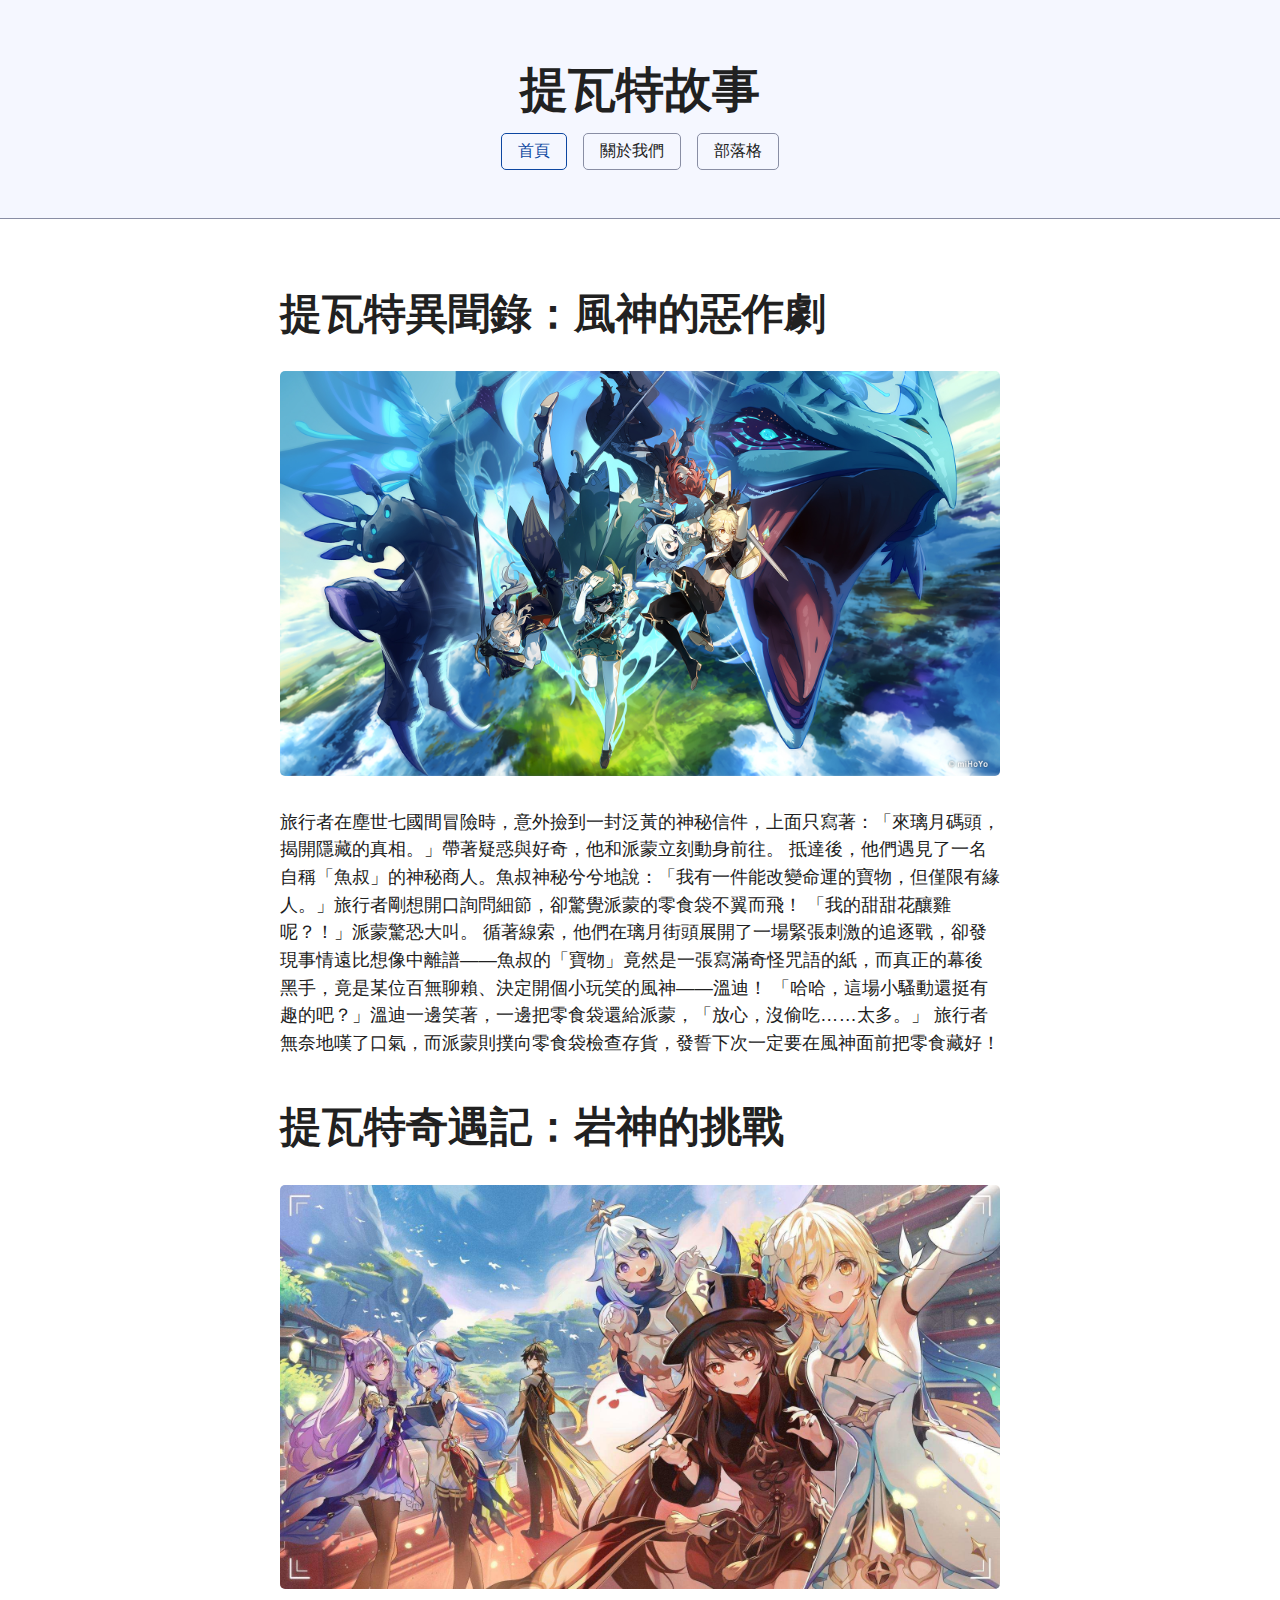
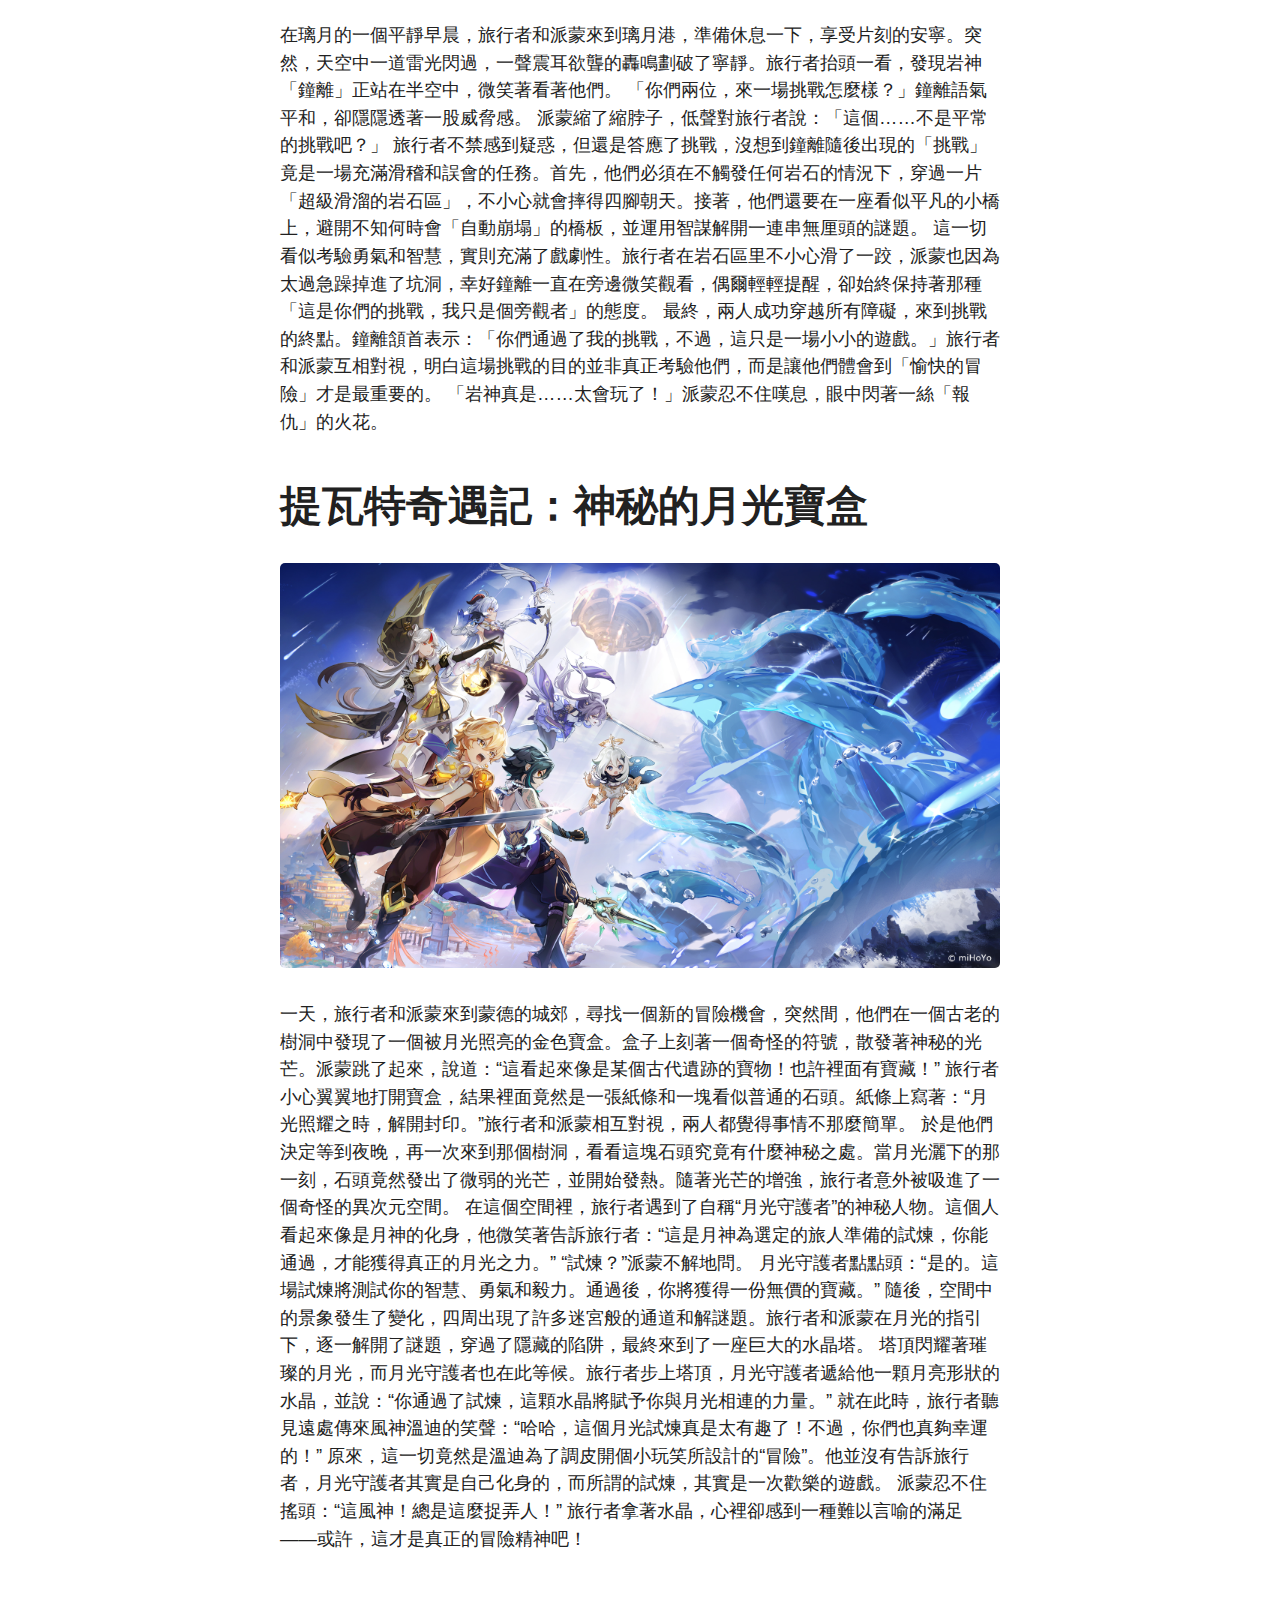
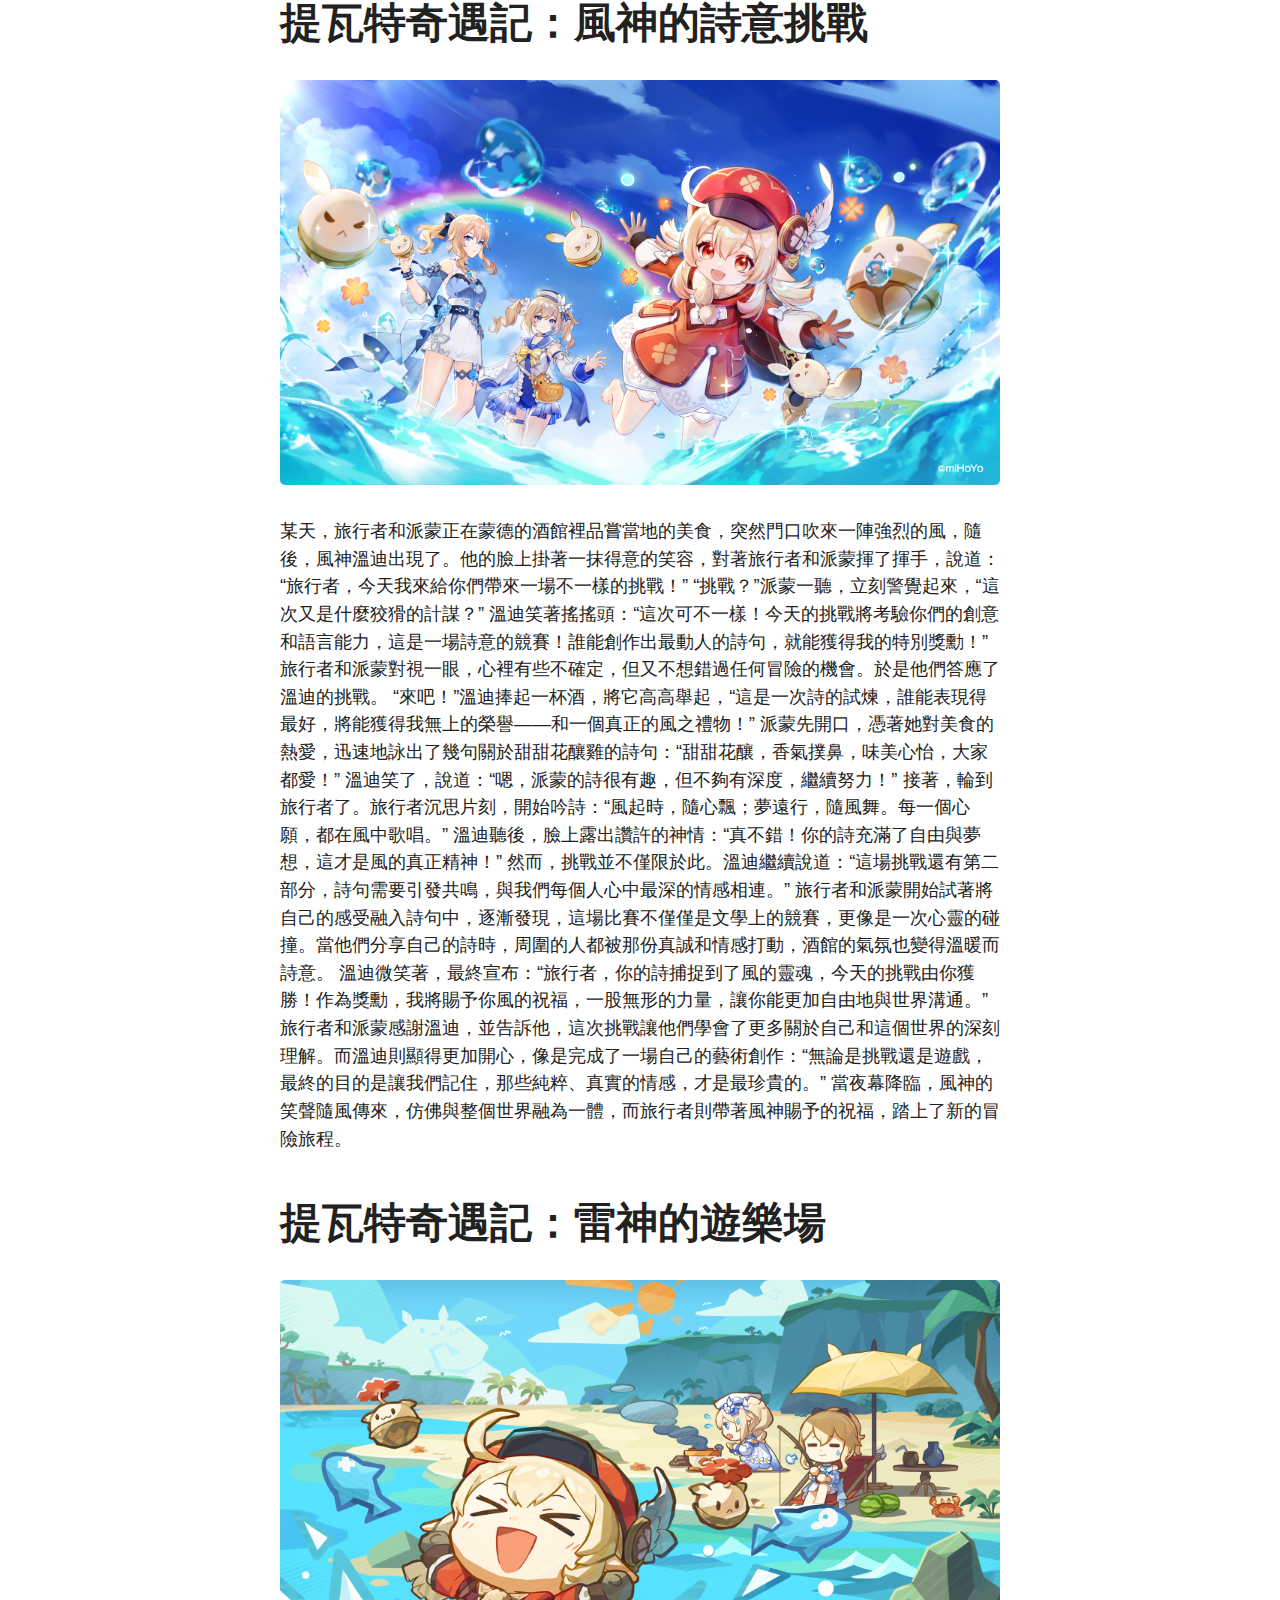
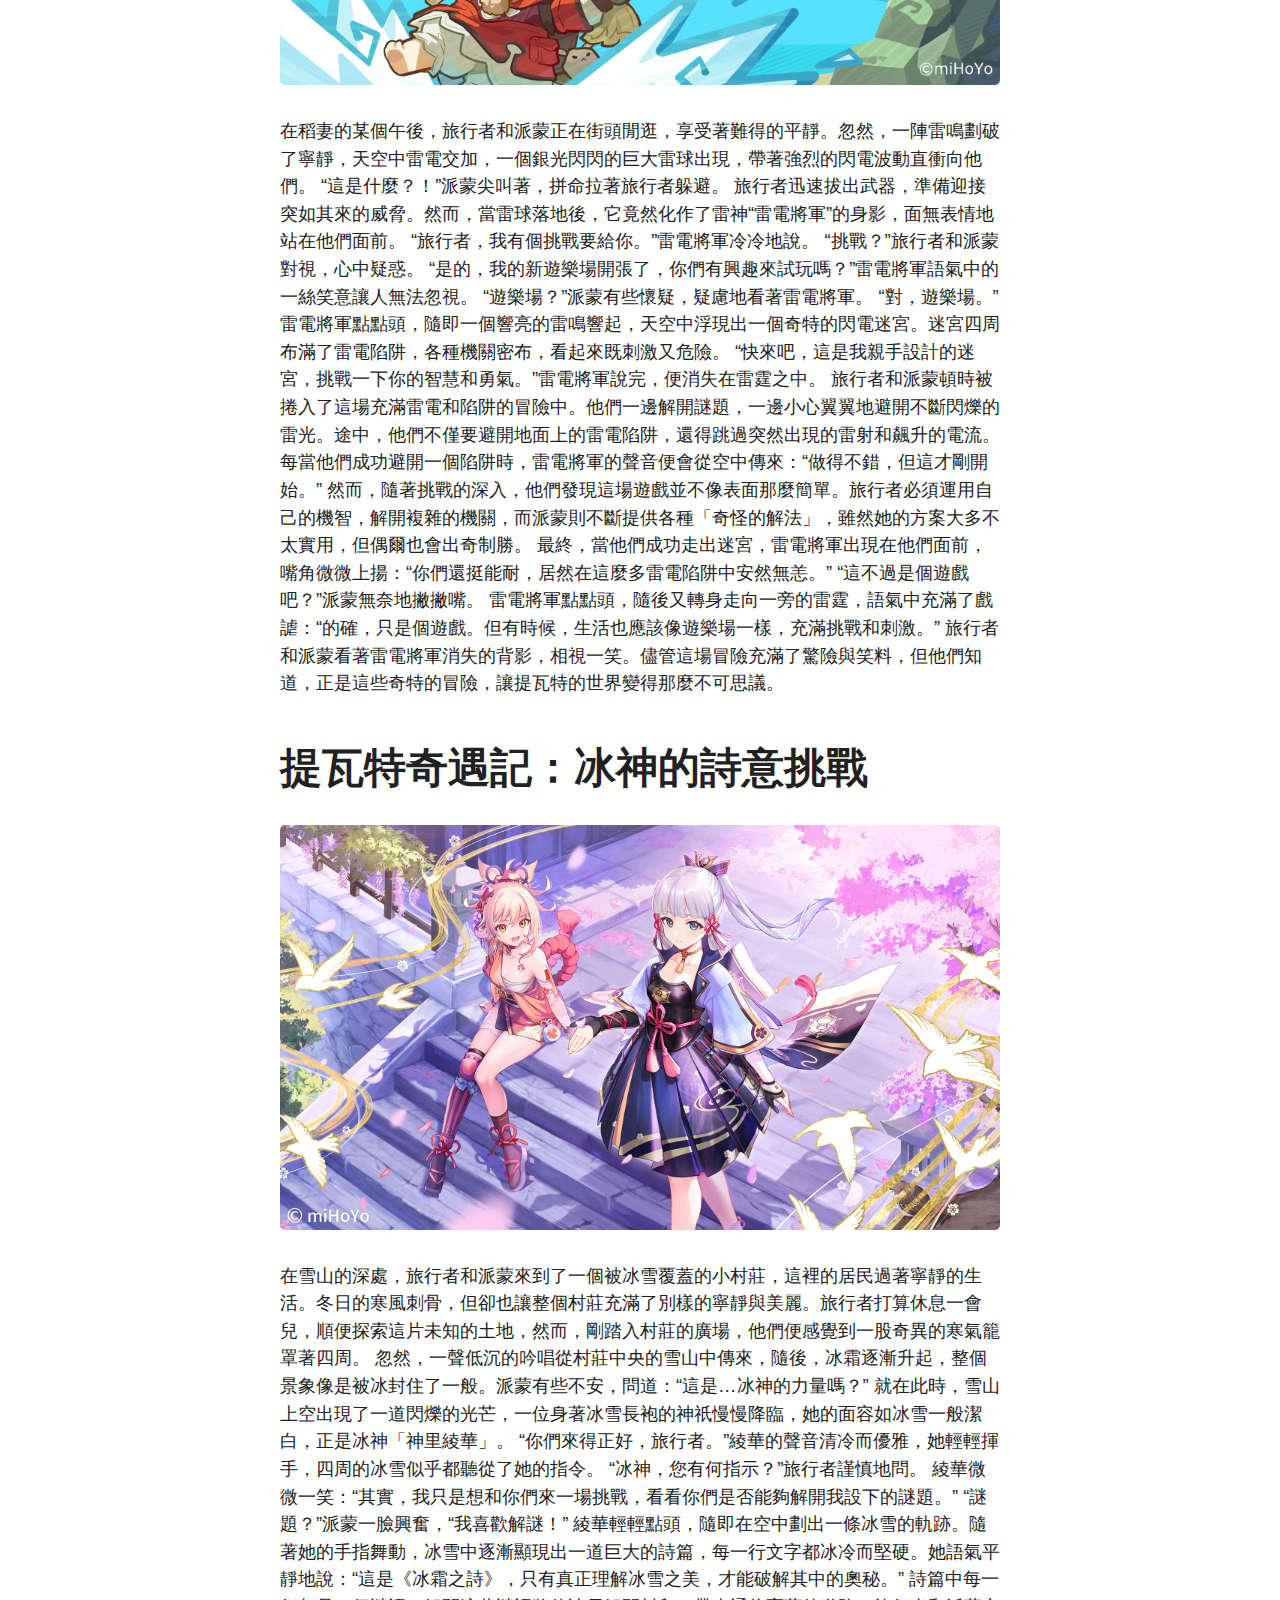
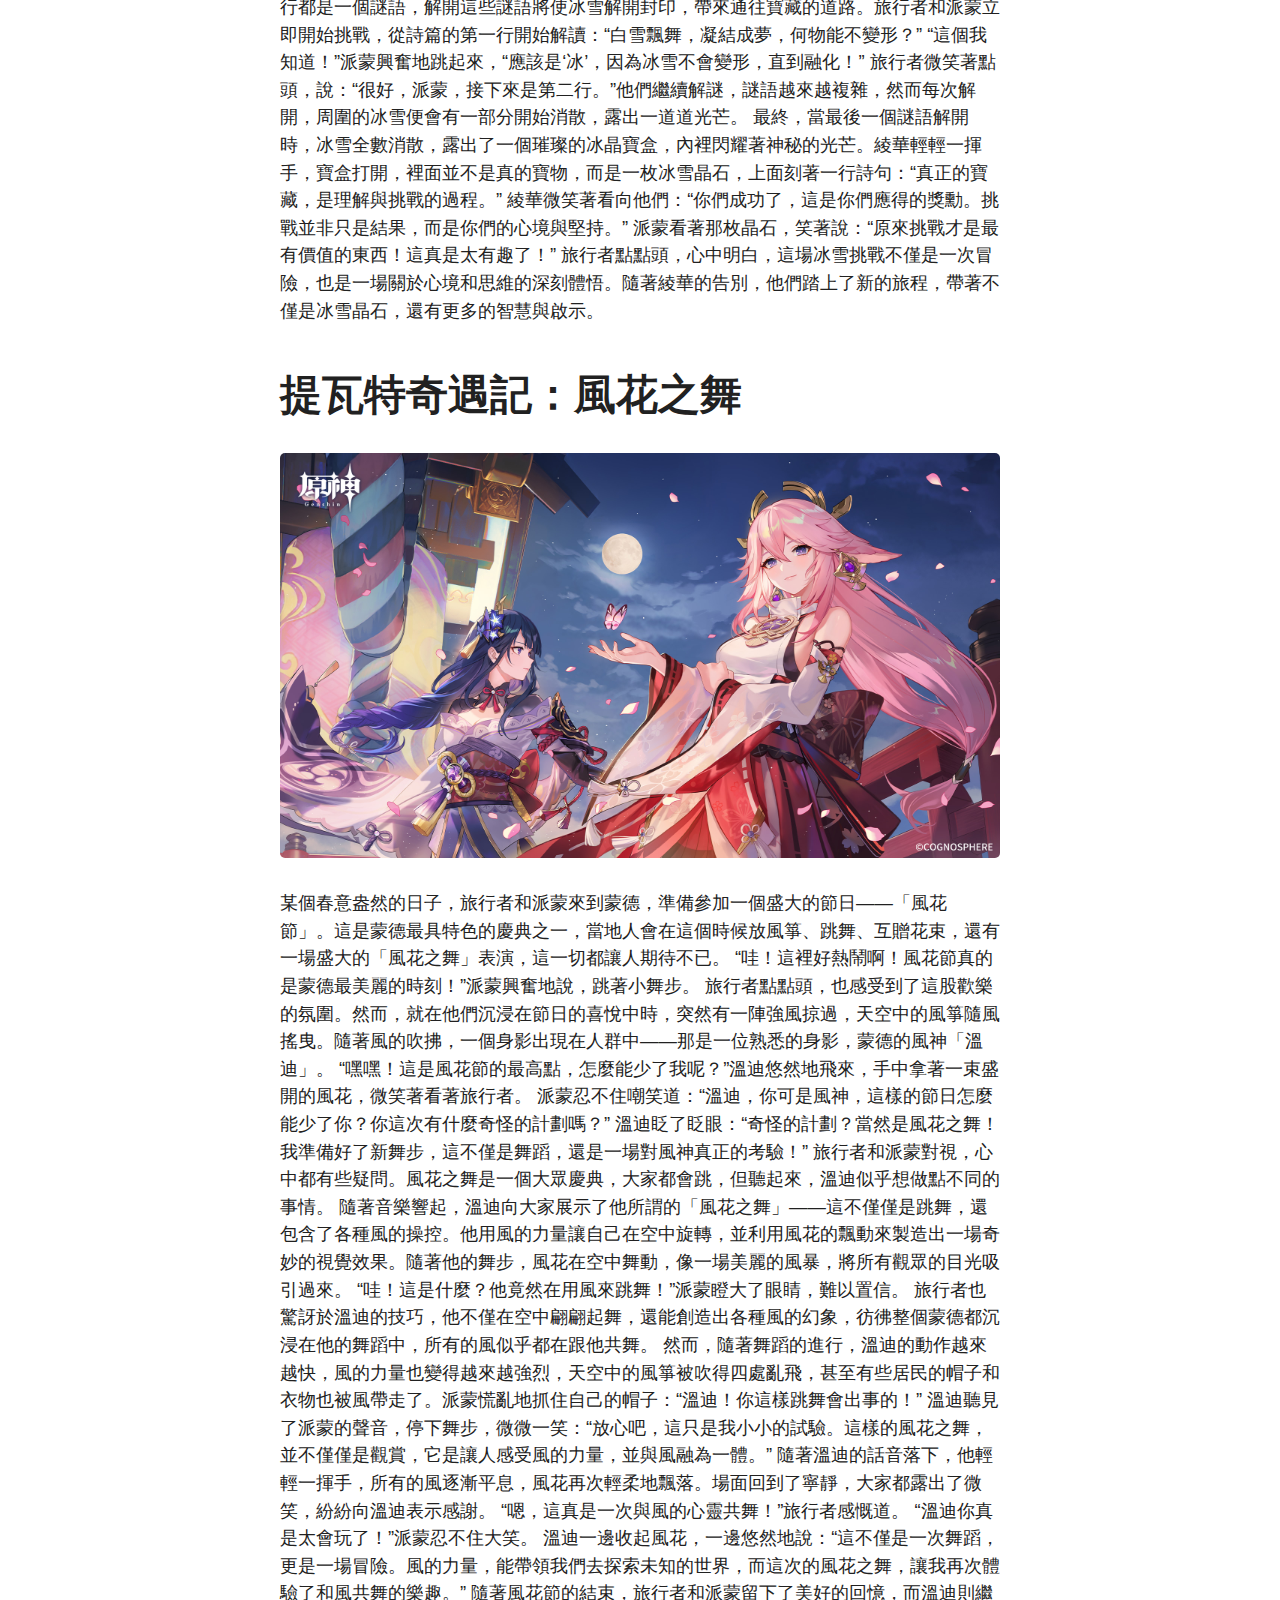
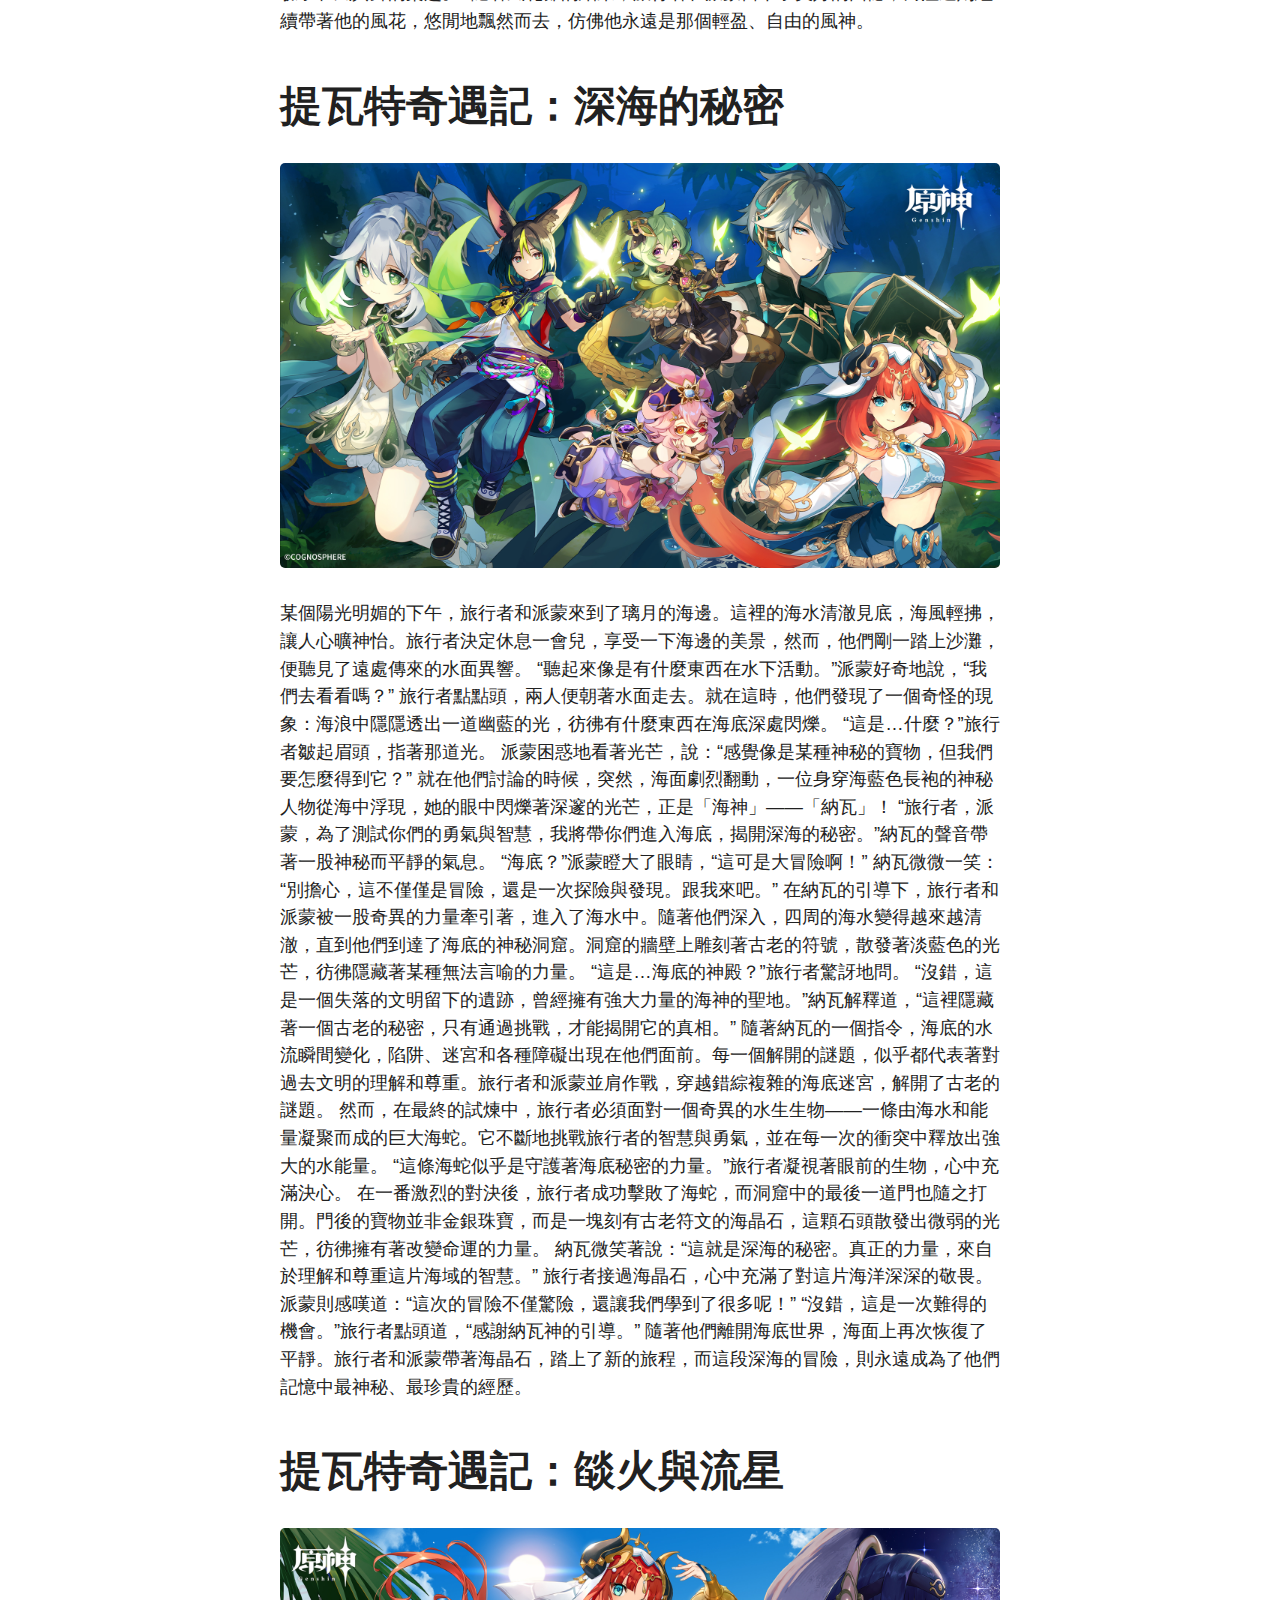
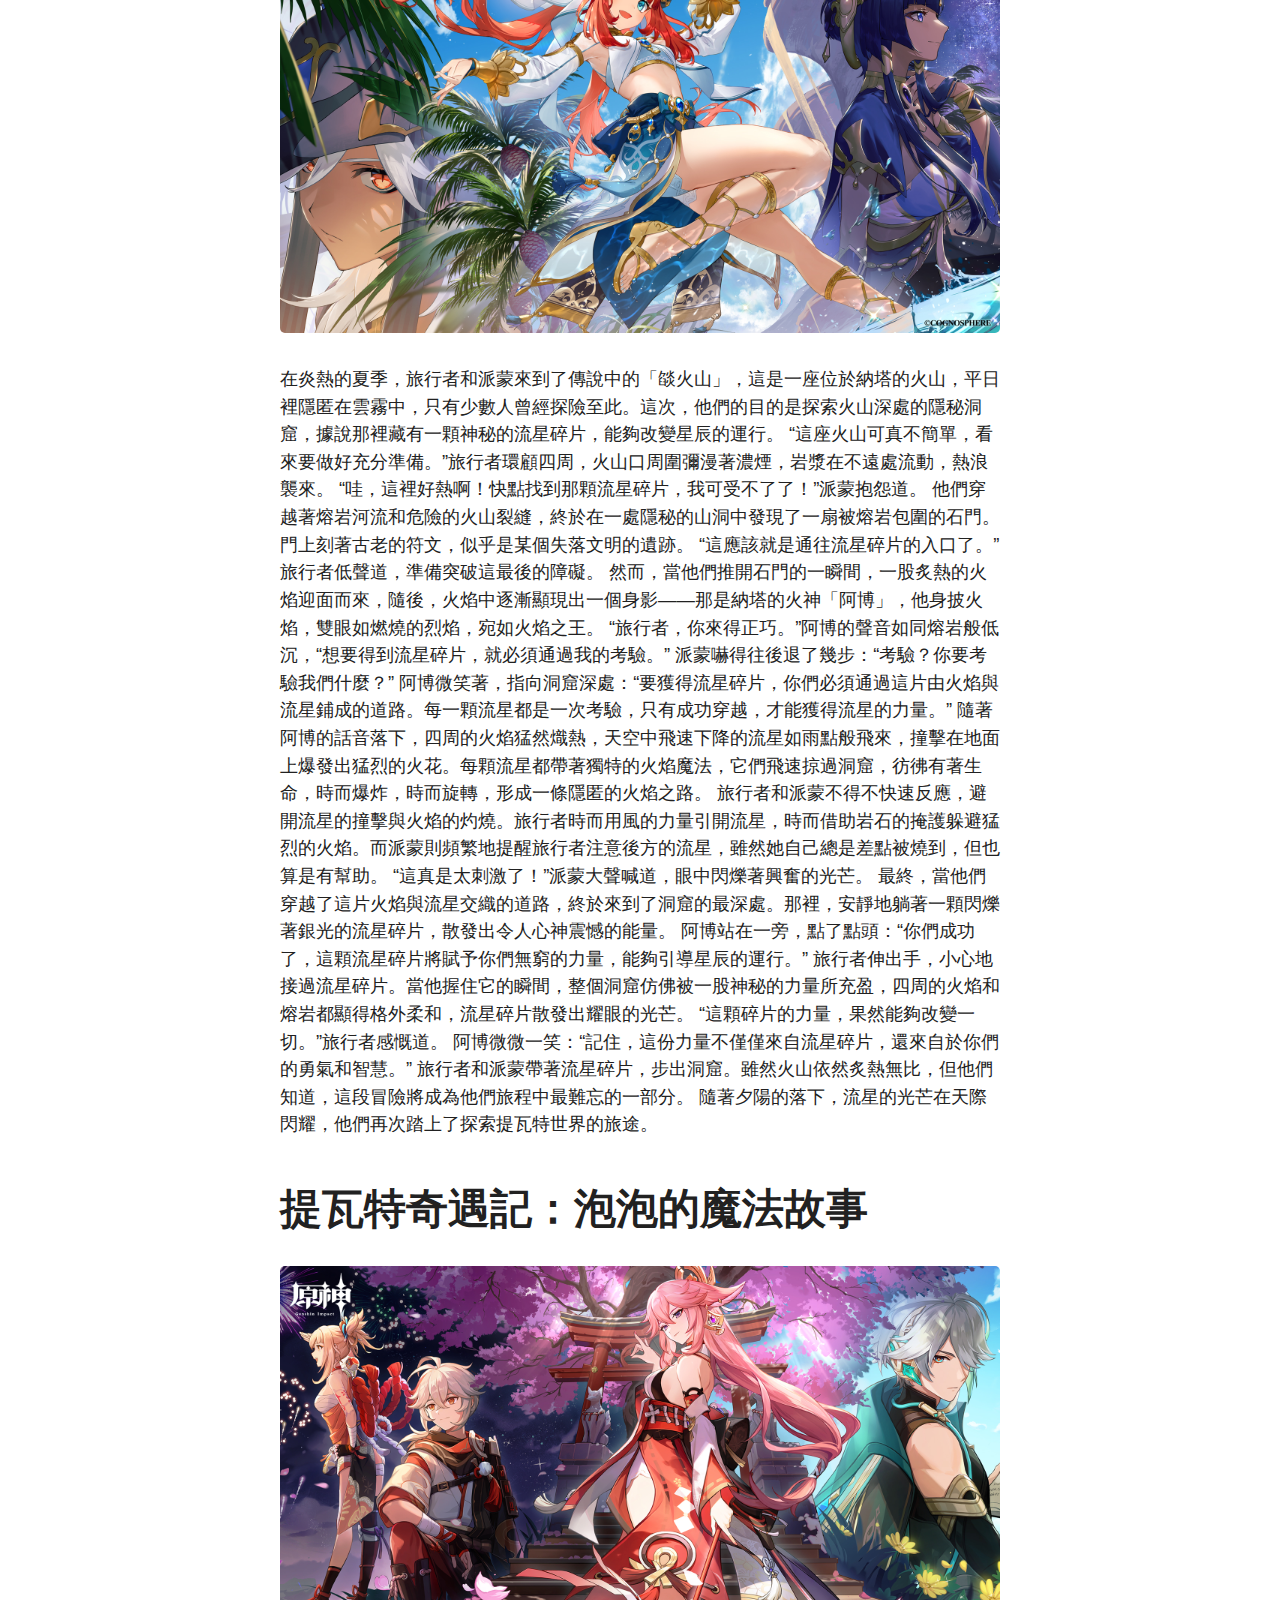
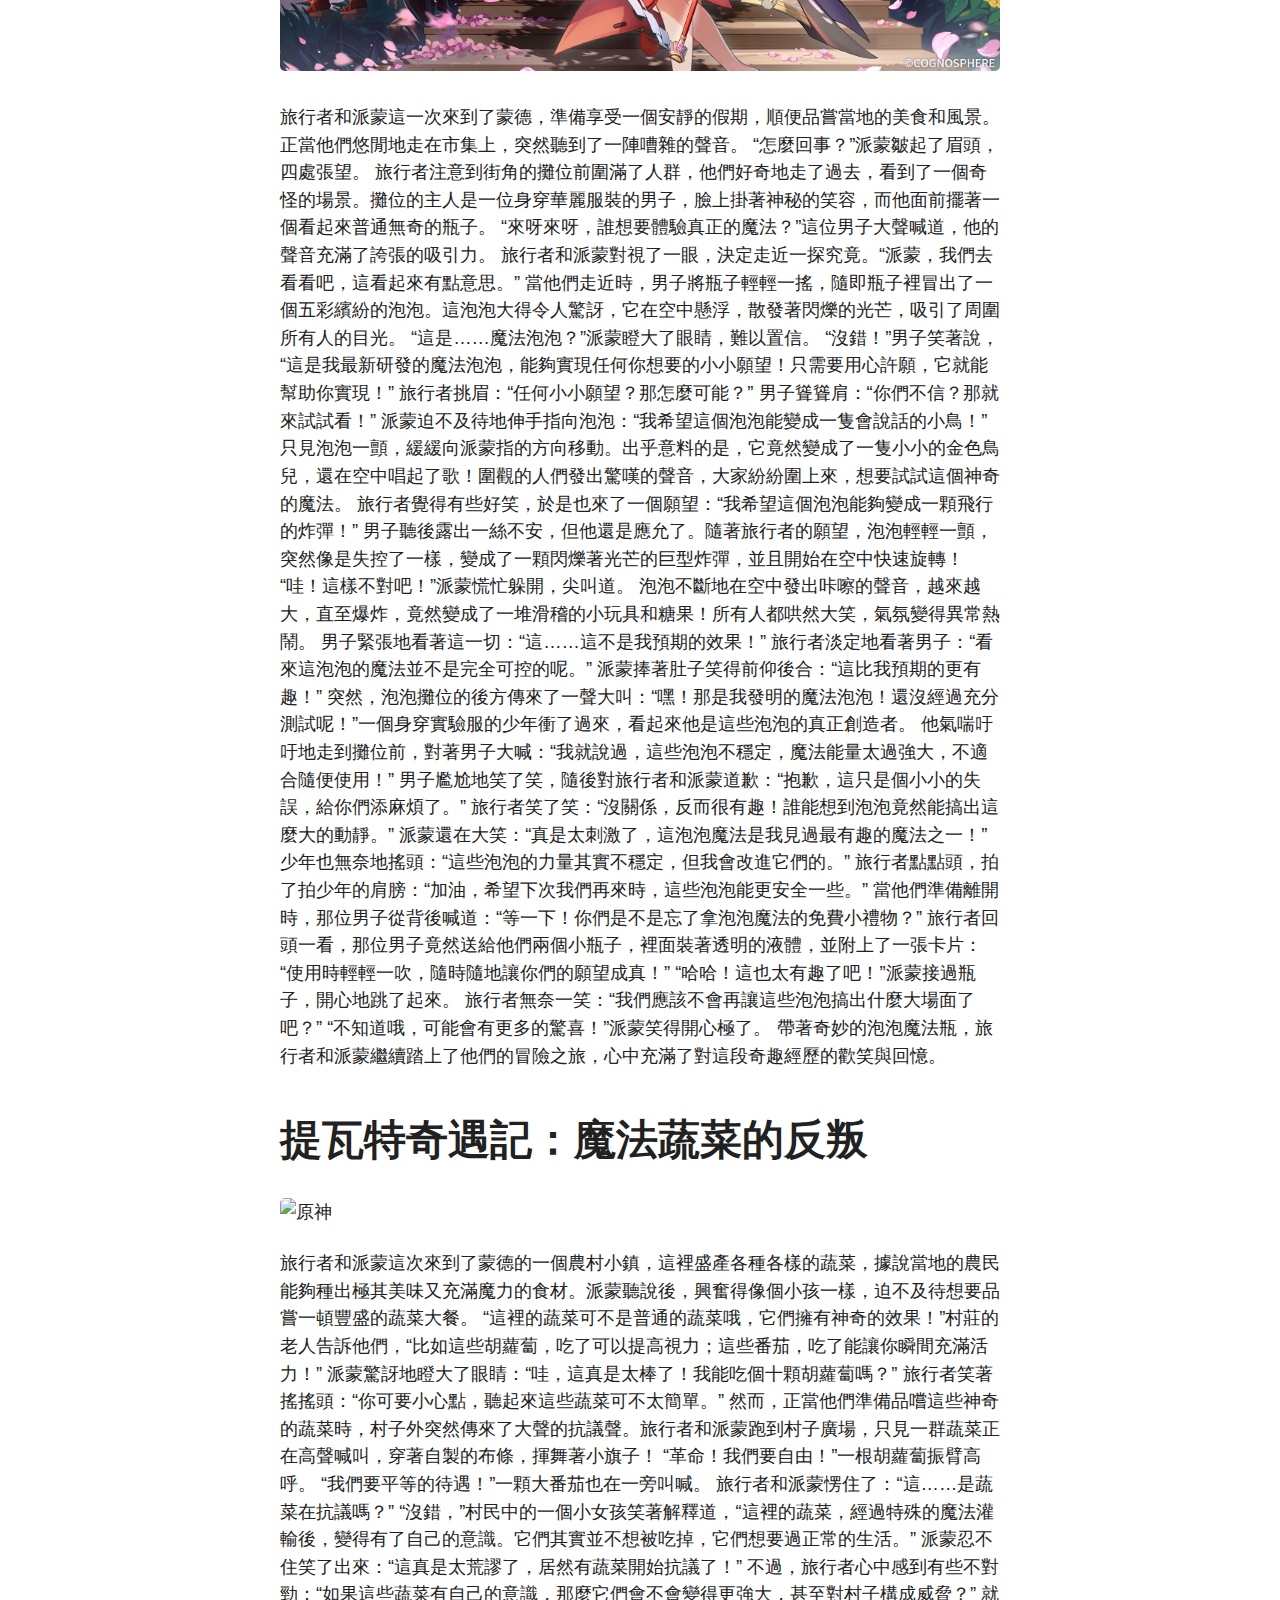
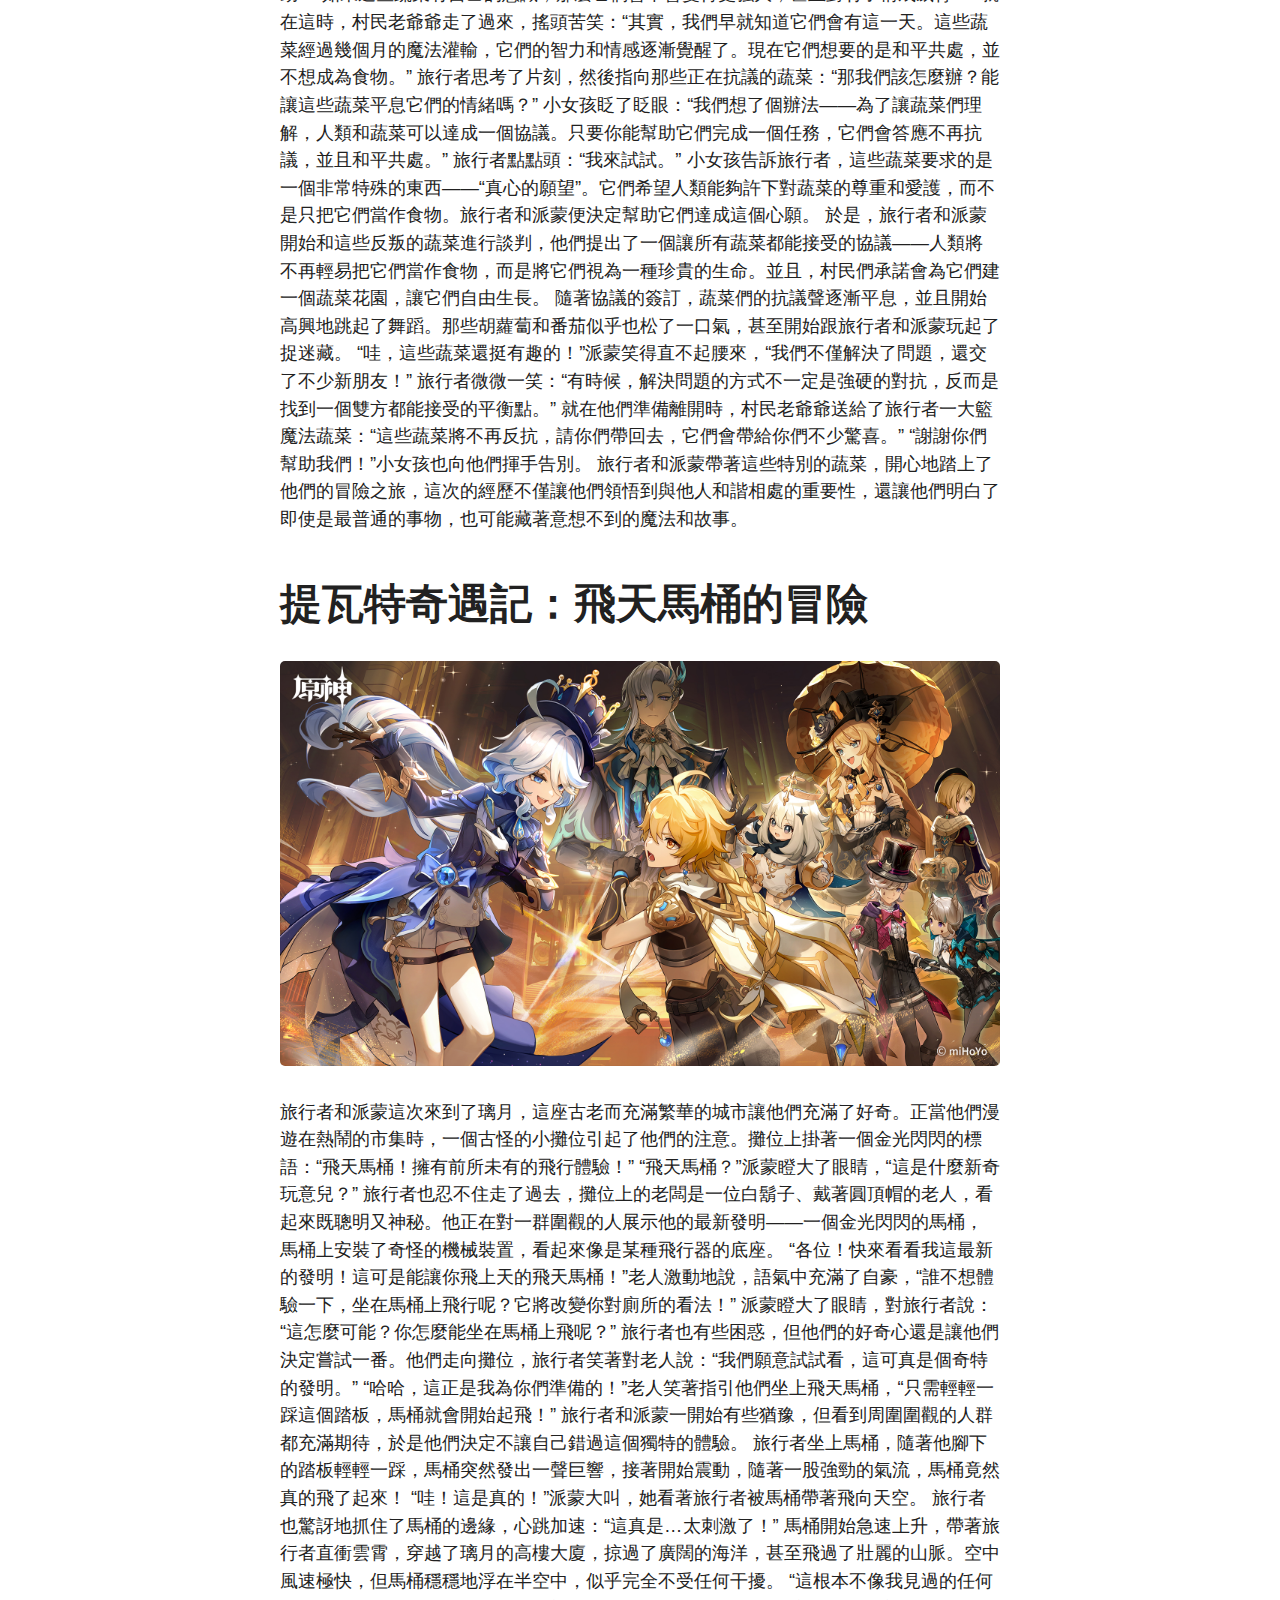
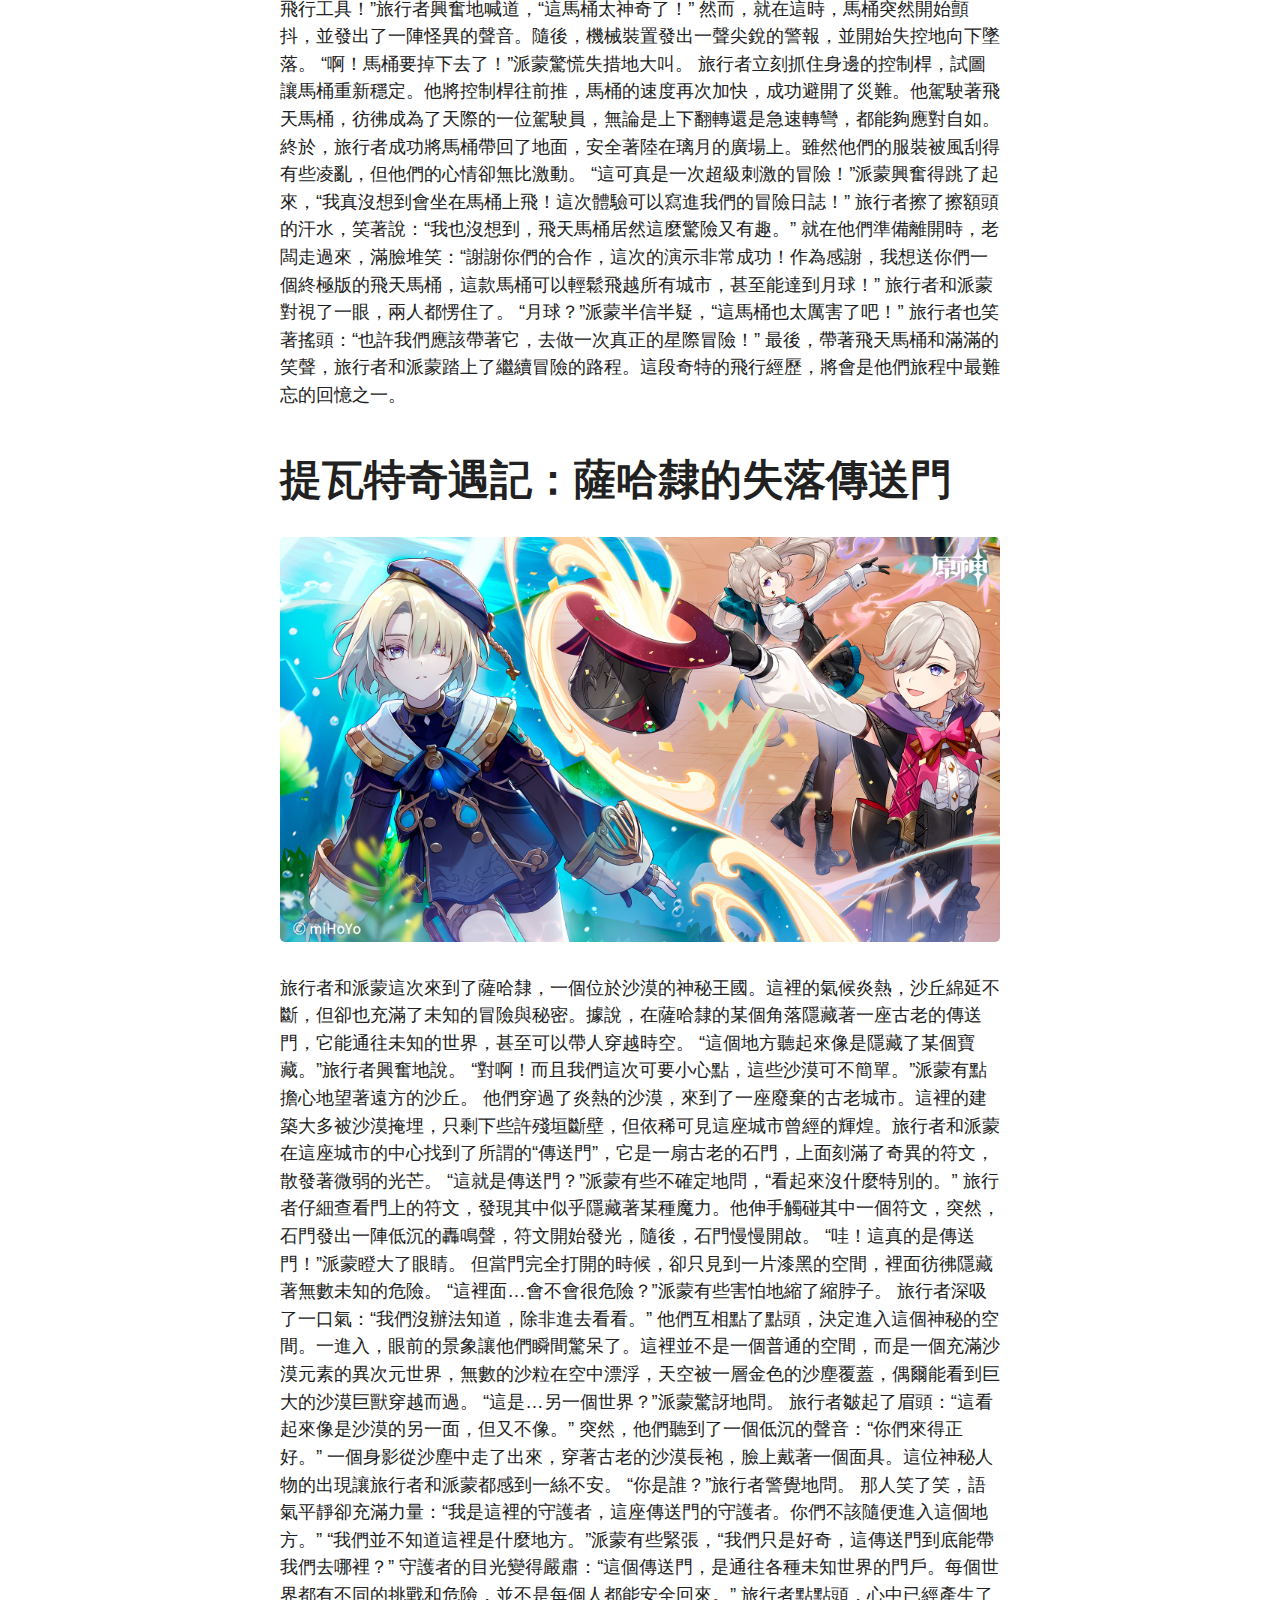
==== commit 62a4cc35: "add blog" ====
--- a/index.html
+++ b/index.html
@@ -11,858 +11,878 @@
         <nav>
             <h1 class="site-title">提瓦特故事</h1>
             <ul class="nav-menu">
-                <li><a href="index.html">首頁</a></li>
+                <li><a href="index.html" aria-current="page">首頁</a></li>
                 <li><a href="about.html">關於我們</a></li>
+                <li><a href="blog/index.html">部落格</a></li>
             </ul>
         </nav>
     </header>
-    <h2>提瓦特異聞錄：風神的惡作劇</h2>
-    <img src="images/01.jpg"  alt="提瓦特">
-    <p>旅行者在塵世七國間冒險時，意外撿到一封泛黃的神秘信件，上面只寫著：「來璃月碼頭，揭開隱藏的真相。」帶著疑惑與好奇，他和派蒙立刻動身前往。
-
-        抵達後，他們遇見了一名自稱「魚叔」的神秘商人。魚叔神秘兮兮地說：「我有一件能改變命運的寶物，但僅限有緣人。」旅行者剛想開口詢問細節，卻驚覺派蒙的零食袋不翼而飛！
-        
-        「我的甜甜花釀雞呢？！」派蒙驚恐大叫。
-        
-        循著線索，他們在璃月街頭展開了一場緊張刺激的追逐戰，卻發現事情遠比想像中離譜——魚叔的「寶物」竟然是一張寫滿奇怪咒語的紙，而真正的幕後黑手，竟是某位百無聊賴、決定開個小玩笑的風神——溫迪！
-        
-        「哈哈，這場小騷動還挺有趣的吧？」溫迪一邊笑著，一邊把零食袋還給派蒙，「放心，沒偷吃……太多。」
-        
-        旅行者無奈地嘆了口氣，而派蒙則撲向零食袋檢查存貨，發誓下次一定要在風神面前把零食藏好！</p>
-    <h2>提瓦特奇遇記：岩神的挑戰</h2>
-    <p>在璃月的一個平靜早晨，旅行者和派蒙來到璃月港，準備休息一下，享受片刻的安寧。突然，天空中一道雷光閃過，一聲震耳欲聾的轟鳴劃破了寧靜。旅行者抬頭一看，發現岩神「鐘離」正站在半空中，微笑著看著他們。
-
-        「你們兩位，來一場挑戰怎麼樣？」鐘離語氣平和，卻隱隱透著一股威脅感。
-        
-        派蒙縮了縮脖子，低聲對旅行者說：「這個……不是平常的挑戰吧？」
-        
-        旅行者不禁感到疑惑，但還是答應了挑戰，沒想到鐘離隨後出現的「挑戰」竟是一場充滿滑稽和誤會的任務。首先，他們必須在不觸發任何岩石的情況下，穿過一片「超級滑溜的岩石區」，不小心就會摔得四腳朝天。接著，他們還要在一座看似平凡的小橋上，避開不知何時會「自動崩塌」的橋板，並運用智謀解開一連串無厘頭的謎題。
-        
-        這一切看似考驗勇氣和智慧，實則充滿了戲劇性。旅行者在岩石區里不小心滑了一跤，派蒙也因為太過急躁掉進了坑洞，幸好鐘離一直在旁邊微笑觀看，偶爾輕輕提醒，卻始終保持著那種「這是你們的挑戰，我只是個旁觀者」的態度。
-        
-        最終，兩人成功穿越所有障礙，來到挑戰的終點。鐘離頷首表示：「你們通過了我的挑戰，不過，這只是一場小小的遊戲。」旅行者和派蒙互相對視，明白這場挑戰的目的並非真正考驗他們，而是讓他們體會到「愉快的冒險」才是最重要的。
-        
-        「岩神真是……太會玩了！」派蒙忍不住嘆息，眼中閃著一絲「報仇」的火花。</p>
-    <h2>提瓦特奇遇記：神秘的月光寶盒</h2>
-    <p>一天，旅行者和派蒙來到蒙德的城郊，尋找一個新的冒險機會，突然間，他們在一個古老的樹洞中發現了一個被月光照亮的金色寶盒。盒子上刻著一個奇怪的符號，散發著神秘的光芒。派蒙跳了起來，說道：“這看起來像是某個古代遺跡的寶物！也許裡面有寶藏！”
-
-        旅行者小心翼翼地打開寶盒，結果裡面竟然是一張紙條和一塊看似普通的石頭。紙條上寫著：“月光照耀之時，解開封印。”旅行者和派蒙相互對視，兩人都覺得事情不那麼簡單。
-        
-        於是他們決定等到夜晚，再一次來到那個樹洞，看看這塊石頭究竟有什麼神秘之處。當月光灑下的那一刻，石頭竟然發出了微弱的光芒，並開始發熱。隨著光芒的增強，旅行者意外被吸進了一個奇怪的異次元空間。
-        
-        在這個空間裡，旅行者遇到了自稱“月光守護者”的神秘人物。這個人看起來像是月神的化身，他微笑著告訴旅行者：“這是月神為選定的旅人準備的試煉，你能通過，才能獲得真正的月光之力。”
-        
-        “試煉？”派蒙不解地問。
-        
-        月光守護者點點頭：“是的。這場試煉將測試你的智慧、勇氣和毅力。通過後，你將獲得一份無價的寶藏。”
-        
-        隨後，空間中的景象發生了變化，四周出現了許多迷宮般的通道和解謎題。旅行者和派蒙在月光的指引下，逐一解開了謎題，穿過了隱藏的陷阱，最終來到了一座巨大的水晶塔。
-        
-        塔頂閃耀著璀璨的月光，而月光守護者也在此等候。旅行者步上塔頂，月光守護者遞給他一顆月亮形狀的水晶，並說：“你通過了試煉，這顆水晶將賦予你與月光相連的力量。”
-        
-        就在此時，旅行者聽見遠處傳來風神溫迪的笑聲：“哈哈，這個月光試煉真是太有趣了！不過，你們也真夠幸運的！”
-        
-        原來，這一切竟然是溫迪為了調皮開個小玩笑所設計的“冒險”。他並沒有告訴旅行者，月光守護者其實是自己化身的，而所謂的試煉，其實是一次歡樂的遊戲。
-        
-        派蒙忍不住搖頭：“這風神！總是這麼捉弄人！”
-        
-        旅行者拿著水晶，心裡卻感到一種難以言喻的滿足——或許，這才是真正的冒險精神吧！</p>
-    <h2>提瓦特奇遇記：風神的詩意挑戰</h2>
-    <p>某天，旅行者和派蒙正在蒙德的酒館裡品嘗當地的美食，突然門口吹來一陣強烈的風，隨後，風神溫迪出現了。他的臉上掛著一抹得意的笑容，對著旅行者和派蒙揮了揮手，說道：“旅行者，今天我來給你們帶來一場不一樣的挑戰！”
-
-        “挑戰？”派蒙一聽，立刻警覺起來，“這次又是什麼狡猾的計謀？”
-        
-        溫迪笑著搖搖頭：“這次可不一樣！今天的挑戰將考驗你們的創意和語言能力，這是一場詩意的競賽！誰能創作出最動人的詩句，就能獲得我的特別獎勳！”
-        
-        旅行者和派蒙對視一眼，心裡有些不確定，但又不想錯過任何冒險的機會。於是他們答應了溫迪的挑戰。
-        
-        “來吧！”溫迪捧起一杯酒，將它高高舉起，“這是一次詩的試煉，誰能表現得最好，將能獲得我無上的榮譽——和一個真正的風之禮物！”
-        
-        派蒙先開口，憑著她對美食的熱愛，迅速地詠出了幾句關於甜甜花釀雞的詩句：“甜甜花釀，香氣撲鼻，味美心怡，大家都愛！”
-        
-        溫迪笑了，說道：“嗯，派蒙的詩很有趣，但不夠有深度，繼續努力！”
-        
-        接著，輪到旅行者了。旅行者沉思片刻，開始吟詩：“風起時，隨心飄；夢遠行，隨風舞。每一個心願，都在風中歌唱。”
-        
-        溫迪聽後，臉上露出讚許的神情：“真不錯！你的詩充滿了自由與夢想，這才是風的真正精神！”
-        
-        然而，挑戰並不僅限於此。溫迪繼續說道：“這場挑戰還有第二部分，詩句需要引發共鳴，與我們每個人心中最深的情感相連。”
-        
-        旅行者和派蒙開始試著將自己的感受融入詩句中，逐漸發現，這場比賽不僅僅是文學上的競賽，更像是一次心靈的碰撞。當他們分享自己的詩時，周圍的人都被那份真誠和情感打動，酒館的氣氛也變得溫暖而詩意。
-        
-        溫迪微笑著，最終宣布：“旅行者，你的詩捕捉到了風的靈魂，今天的挑戰由你獲勝！作為獎勳，我將賜予你風的祝福，一股無形的力量，讓你能更加自由地與世界溝通。”
-        
-        旅行者和派蒙感謝溫迪，並告訴他，這次挑戰讓他們學會了更多關於自己和這個世界的深刻理解。而溫迪則顯得更加開心，像是完成了一場自己的藝術創作：“無論是挑戰還是遊戲，最終的目的是讓我們記住，那些純粹、真實的情感，才是最珍貴的。”
-        
-        當夜幕降臨，風神的笑聲隨風傳來，仿佛與整個世界融為一體，而旅行者則帶著風神賜予的祝福，踏上了新的冒險旅程。</p>
-    <h2>提瓦特奇遇記：雷神的遊樂場</h2>
-    <p>在稻妻的某個午後，旅行者和派蒙正在街頭閒逛，享受著難得的平靜。忽然，一陣雷鳴劃破了寧靜，天空中雷電交加，一個銀光閃閃的巨大雷球出現，帶著強烈的閃電波動直衝向他們。
-
-        “這是什麼？！”派蒙尖叫著，拼命拉著旅行者躲避。
-        
-        旅行者迅速拔出武器，準備迎接突如其來的威脅。然而，當雷球落地後，它竟然化作了雷神“雷電將軍”的身影，面無表情地站在他們面前。
-        
-        “旅行者，我有個挑戰要給你。”雷電將軍冷冷地說。
-        
-        “挑戰？”旅行者和派蒙對視，心中疑惑。
-        
-        “是的，我的新遊樂場開張了，你們有興趣來試玩嗎？”雷電將軍語氣中的一絲笑意讓人無法忽視。
-        
-        “遊樂場？”派蒙有些懷疑，疑慮地看著雷電將軍。
-        
-        “對，遊樂場。”雷電將軍點點頭，隨即一個響亮的雷鳴響起，天空中浮現出一個奇特的閃電迷宮。迷宮四周布滿了雷電陷阱，各種機關密布，看起來既刺激又危險。
-        
-        “快來吧，這是我親手設計的迷宮，挑戰一下你的智慧和勇氣。”雷電將軍說完，便消失在雷霆之中。
-        
-        旅行者和派蒙頓時被捲入了這場充滿雷電和陷阱的冒險中。他們一邊解開謎題，一邊小心翼翼地避開不斷閃爍的雷光。途中，他們不僅要避開地面上的雷電陷阱，還得跳過突然出現的雷射和飆升的電流。每當他們成功避開一個陷阱時，雷電將軍的聲音便會從空中傳來：“做得不錯，但這才剛開始。”
-        
-        然而，隨著挑戰的深入，他們發現這場遊戲並不像表面那麼簡單。旅行者必須運用自己的機智，解開複雜的機關，而派蒙則不斷提供各種「奇怪的解法」，雖然她的方案大多不太實用，但偶爾也會出奇制勝。
-        
-        最終，當他們成功走出迷宮，雷電將軍出現在他們面前，嘴角微微上揚：“你們還挺能耐，居然在這麼多雷電陷阱中安然無恙。”
-        
-        “這不過是個遊戲吧？”派蒙無奈地撇撇嘴。
-        
-        雷電將軍點點頭，隨後又轉身走向一旁的雷霆，語氣中充滿了戲謔：“的確，只是個遊戲。但有時候，生活也應該像遊樂場一樣，充滿挑戰和刺激。”
-        
-        旅行者和派蒙看著雷電將軍消失的背影，相視一笑。儘管這場冒險充滿了驚險與笑料，但他們知道，正是這些奇特的冒險，讓提瓦特的世界變得那麼不可思議。</p>
-    <h2>提瓦特奇遇記：冰神的詩意挑戰</h2>
-    <p>在雪山的深處，旅行者和派蒙來到了一個被冰雪覆蓋的小村莊，這裡的居民過著寧靜的生活。冬日的寒風刺骨，但卻也讓整個村莊充滿了別樣的寧靜與美麗。旅行者打算休息一會兒，順便探索這片未知的土地，然而，剛踏入村莊的廣場，他們便感覺到一股奇異的寒氣籠罩著四周。
-
-        忽然，一聲低沉的吟唱從村莊中央的雪山中傳來，隨後，冰霜逐漸升起，整個景象像是被冰封住了一般。派蒙有些不安，問道：“這是…冰神的力量嗎？”
-        
-        就在此時，雪山上空出現了一道閃爍的光芒，一位身著冰雪長袍的神祇慢慢降臨，她的面容如冰雪一般潔白，正是冰神「神里綾華」。
-        
-        “你們來得正好，旅行者。”綾華的聲音清冷而優雅，她輕輕揮手，四周的冰雪似乎都聽從了她的指令。
-        
-        “冰神，您有何指示？”旅行者謹慎地問。
-        
-        綾華微微一笑：“其實，我只是想和你們來一場挑戰，看看你們是否能夠解開我設下的謎題。”
-        
-        “謎題？”派蒙一臉興奮，“我喜歡解謎！”
-        
-        綾華輕輕點頭，隨即在空中劃出一條冰雪的軌跡。隨著她的手指舞動，冰雪中逐漸顯現出一道巨大的詩篇，每一行文字都冰冷而堅硬。她語氣平靜地說：“這是《冰霜之詩》，只有真正理解冰雪之美，才能破解其中的奧秘。”
-        
-        詩篇中每一行都是一個謎語，解開這些謎語將使冰雪解開封印，帶來通往寶藏的道路。旅行者和派蒙立即開始挑戰，從詩篇的第一行開始解讀：“白雪飄舞，凝結成夢，何物能不變形？”
-        
-        “這個我知道！”派蒙興奮地跳起來，“應該是‘冰’，因為冰雪不會變形，直到融化！”
-        
-        旅行者微笑著點頭，說：“很好，派蒙，接下來是第二行。”他們繼續解謎，謎語越來越複雜，然而每次解開，周圍的冰雪便會有一部分開始消散，露出一道道光芒。
-        
-        最終，當最後一個謎語解開時，冰雪全數消散，露出了一個璀璨的冰晶寶盒，內裡閃耀著神秘的光芒。綾華輕輕一揮手，寶盒打開，裡面並不是真的寶物，而是一枚冰雪晶石，上面刻著一行詩句：“真正的寶藏，是理解與挑戰的過程。”
-        
-        綾華微笑著看向他們：“你們成功了，這是你們應得的獎勳。挑戰並非只是結果，而是你們的心境與堅持。”
-        
-        派蒙看著那枚晶石，笑著說：“原來挑戰才是最有價值的東西！這真是太有趣了！”
-        
-        旅行者點點頭，心中明白，這場冰雪挑戰不僅是一次冒險，也是一場關於心境和思維的深刻體悟。隨著綾華的告別，他們踏上了新的旅程，帶著不僅是冰雪晶石，還有更多的智慧與啟示。</p>
-    <h2>提瓦特奇遇記：風花之舞</h2>
-    <p>某個春意盎然的日子，旅行者和派蒙來到蒙德，準備參加一個盛大的節日——「風花節」。這是蒙德最具特色的慶典之一，當地人會在這個時候放風箏、跳舞、互贈花束，還有一場盛大的「風花之舞」表演，這一切都讓人期待不已。
-
-        “哇！這裡好熱鬧啊！風花節真的是蒙德最美麗的時刻！”派蒙興奮地說，跳著小舞步。
-        
-        旅行者點點頭，也感受到了這股歡樂的氛圍。然而，就在他們沉浸在節日的喜悅中時，突然有一陣強風掠過，天空中的風箏隨風搖曳。隨著風的吹拂，一個身影出現在人群中——那是一位熟悉的身影，蒙德的風神「溫迪」。
-        
-        “嘿嘿！這是風花節的最高點，怎麼能少了我呢？”溫迪悠然地飛來，手中拿著一束盛開的風花，微笑著看著旅行者。
-        
-        派蒙忍不住嘲笑道：“溫迪，你可是風神，這樣的節日怎麼能少了你？你這次有什麼奇怪的計劃嗎？”
-        
-        溫迪眨了眨眼：“奇怪的計劃？當然是風花之舞！我準備好了新舞步，這不僅是舞蹈，還是一場對風神真正的考驗！”
-        
-        旅行者和派蒙對視，心中都有些疑問。風花之舞是一個大眾慶典，大家都會跳，但聽起來，溫迪似乎想做點不同的事情。
-        
-        隨著音樂響起，溫迪向大家展示了他所謂的「風花之舞」——這不僅僅是跳舞，還包含了各種風的操控。他用風的力量讓自己在空中旋轉，並利用風花的飄動來製造出一場奇妙的視覺效果。隨著他的舞步，風花在空中舞動，像一場美麗的風暴，將所有觀眾的目光吸引過來。
-        
-        “哇！這是什麼？他竟然在用風來跳舞！”派蒙瞪大了眼睛，難以置信。
-        
-        旅行者也驚訝於溫迪的技巧，他不僅在空中翩翩起舞，還能創造出各種風的幻象，彷彿整個蒙德都沉浸在他的舞蹈中，所有的風似乎都在跟他共舞。
-        
-        然而，隨著舞蹈的進行，溫迪的動作越來越快，風的力量也變得越來越強烈，天空中的風箏被吹得四處亂飛，甚至有些居民的帽子和衣物也被風帶走了。派蒙慌亂地抓住自己的帽子：“溫迪！你這樣跳舞會出事的！”
-        
-        溫迪聽見了派蒙的聲音，停下舞步，微微一笑：“放心吧，這只是我小小的試驗。這樣的風花之舞，並不僅僅是觀賞，它是讓人感受風的力量，並與風融為一體。”
-        
-        隨著溫迪的話音落下，他輕輕一揮手，所有的風逐漸平息，風花再次輕柔地飄落。場面回到了寧靜，大家都露出了微笑，紛紛向溫迪表示感謝。
-        
-        “嗯，這真是一次與風的心靈共舞！”旅行者感慨道。
-        
-        “溫迪你真是太會玩了！”派蒙忍不住大笑。
-        
-        溫迪一邊收起風花，一邊悠然地說：“這不僅是一次舞蹈，更是一場冒險。風的力量，能帶領我們去探索未知的世界，而這次的風花之舞，讓我再次體驗了和風共舞的樂趣。”
-        
-        隨著風花節的結束，旅行者和派蒙留下了美好的回憶，而溫迪則繼續帶著他的風花，悠閒地飄然而去，仿佛他永遠是那個輕盈、自由的風神。</p>
-    <h2>提瓦特奇遇記：深海的秘密</h2>
-    <p>某個陽光明媚的下午，旅行者和派蒙來到了璃月的海邊。這裡的海水清澈見底，海風輕拂，讓人心曠神怡。旅行者決定休息一會兒，享受一下海邊的美景，然而，他們剛一踏上沙灘，便聽見了遠處傳來的水面異響。
-
-        “聽起來像是有什麼東西在水下活動。”派蒙好奇地說，“我們去看看嗎？”
-        
-        旅行者點點頭，兩人便朝著水面走去。就在這時，他們發現了一個奇怪的現象：海浪中隱隱透出一道幽藍的光，彷彿有什麼東西在海底深處閃爍。
-        
-        “這是…什麼？”旅行者皺起眉頭，指著那道光。
-        
-        派蒙困惑地看著光芒，說：“感覺像是某種神秘的寶物，但我們要怎麼得到它？”
-        
-        就在他們討論的時候，突然，海面劇烈翻動，一位身穿海藍色長袍的神秘人物從海中浮現，她的眼中閃爍著深邃的光芒，正是「海神」——「納瓦」！
-        
-        “旅行者，派蒙，為了測試你們的勇氣與智慧，我將帶你們進入海底，揭開深海的秘密。”納瓦的聲音帶著一股神秘而平靜的氣息。
-        
-        “海底？”派蒙瞪大了眼睛，“這可是大冒險啊！”
-        
-        納瓦微微一笑：“別擔心，這不僅僅是冒險，還是一次探險與發現。跟我來吧。”
-        
-        在納瓦的引導下，旅行者和派蒙被一股奇異的力量牽引著，進入了海水中。隨著他們深入，四周的海水變得越來越清澈，直到他們到達了海底的神秘洞窟。洞窟的牆壁上雕刻著古老的符號，散發著淡藍色的光芒，彷彿隱藏著某種無法言喻的力量。
-        
-        “這是…海底的神殿？”旅行者驚訝地問。
-        
-        “沒錯，這是一個失落的文明留下的遺跡，曾經擁有強大力量的海神的聖地。”納瓦解釋道，“這裡隱藏著一個古老的秘密，只有通過挑戰，才能揭開它的真相。”
-        
-        隨著納瓦的一個指令，海底的水流瞬間變化，陷阱、迷宮和各種障礙出現在他們面前。每一個解開的謎題，似乎都代表著對過去文明的理解和尊重。旅行者和派蒙並肩作戰，穿越錯綜複雜的海底迷宮，解開了古老的謎題。
-        
-        然而，在最終的試煉中，旅行者必須面對一個奇異的水生生物——一條由海水和能量凝聚而成的巨大海蛇。它不斷地挑戰旅行者的智慧與勇氣，並在每一次的衝突中釋放出強大的水能量。
-        
-        “這條海蛇似乎是守護著海底秘密的力量。”旅行者凝視著眼前的生物，心中充滿決心。
-        
-        在一番激烈的對決後，旅行者成功擊敗了海蛇，而洞窟中的最後一道門也隨之打開。門後的寶物並非金銀珠寶，而是一塊刻有古老符文的海晶石，這顆石頭散發出微弱的光芒，彷彿擁有著改變命運的力量。
-        
-        納瓦微笑著說：“這就是深海的秘密。真正的力量，來自於理解和尊重這片海域的智慧。”
-        
-        旅行者接過海晶石，心中充滿了對這片海洋深深的敬畏。派蒙則感嘆道：“這次的冒險不僅驚險，還讓我們學到了很多呢！”
-        
-        “沒錯，這是一次難得的機會。”旅行者點頭道，“感謝納瓦神的引導。”
-        
-        隨著他們離開海底世界，海面上再次恢復了平靜。旅行者和派蒙帶著海晶石，踏上了新的旅程，而這段深海的冒險，則永遠成為了他們記憶中最神秘、最珍貴的經歷。</p>
-    <h2>提瓦特奇遇記：燄火與流星</h2>
-    <p>在炎熱的夏季，旅行者和派蒙來到了傳說中的「燄火山」，這是一座位於納塔的火山，平日裡隱匿在雲霧中，只有少數人曾經探險至此。這次，他們的目的是探索火山深處的隱秘洞窟，據說那裡藏有一顆神秘的流星碎片，能夠改變星辰的運行。
-
-        “這座火山可真不簡單，看來要做好充分準備。”旅行者環顧四周，火山口周圍彌漫著濃煙，岩漿在不遠處流動，熱浪襲來。
-        
-        “哇，這裡好熱啊！快點找到那顆流星碎片，我可受不了了！”派蒙抱怨道。
-        
-        他們穿越著熔岩河流和危險的火山裂縫，終於在一處隱秘的山洞中發現了一扇被熔岩包圍的石門。門上刻著古老的符文，似乎是某個失落文明的遺跡。
-        
-        “這應該就是通往流星碎片的入口了。”旅行者低聲道，準備突破這最後的障礙。
-        
-        然而，當他們推開石門的一瞬間，一股炙熱的火焰迎面而來，隨後，火焰中逐漸顯現出一個身影——那是納塔的火神「阿博」，他身披火焰，雙眼如燃燒的烈焰，宛如火焰之王。
-        
-        “旅行者，你來得正巧。”阿博的聲音如同熔岩般低沉，“想要得到流星碎片，就必須通過我的考驗。”
-        
-        派蒙嚇得往後退了幾步：“考驗？你要考驗我們什麼？”
-        
-        阿博微笑著，指向洞窟深處：“要獲得流星碎片，你們必須通過這片由火焰與流星鋪成的道路。每一顆流星都是一次考驗，只有成功穿越，才能獲得流星的力量。”
-        
-        隨著阿博的話音落下，四周的火焰猛然熾熱，天空中飛速下降的流星如雨點般飛來，撞擊在地面上爆發出猛烈的火花。每顆流星都帶著獨特的火焰魔法，它們飛速掠過洞窟，彷彿有著生命，時而爆炸，時而旋轉，形成一條隱匿的火焰之路。
-        
-        旅行者和派蒙不得不快速反應，避開流星的撞擊與火焰的灼燒。旅行者時而用風的力量引開流星，時而借助岩石的掩護躲避猛烈的火焰。而派蒙則頻繁地提醒旅行者注意後方的流星，雖然她自己總是差點被燒到，但也算是有幫助。
-        
-        “這真是太刺激了！”派蒙大聲喊道，眼中閃爍著興奮的光芒。
-        
-        最終，當他們穿越了這片火焰與流星交織的道路，終於來到了洞窟的最深處。那裡，安靜地躺著一顆閃爍著銀光的流星碎片，散發出令人心神震憾的能量。
-        
-        阿博站在一旁，點了點頭：“你們成功了，這顆流星碎片將賦予你們無窮的力量，能夠引導星辰的運行。”
-        
-        旅行者伸出手，小心地接過流星碎片。當他握住它的瞬間，整個洞窟仿佛被一股神秘的力量所充盈，四周的火焰和熔岩都顯得格外柔和，流星碎片散發出耀眼的光芒。
-        
-        “這顆碎片的力量，果然能夠改變一切。”旅行者感慨道。
-        
-        阿博微微一笑：“記住，這份力量不僅僅來自流星碎片，還來自於你們的勇氣和智慧。”
-        
-        旅行者和派蒙帶著流星碎片，步出洞窟。雖然火山依然炙熱無比，但他們知道，這段冒險將成為他們旅程中最難忘的一部分。
-        
-        隨著夕陽的落下，流星的光芒在天際閃耀，他們再次踏上了探索提瓦特世界的旅途。</p>
-    <h2>提瓦特奇遇記：泡泡的魔法故事</h2>
-    <p>旅行者和派蒙這一次來到了蒙德，準備享受一個安靜的假期，順便品嘗當地的美食和風景。正當他們悠閒地走在市集上，突然聽到了一陣嘈雜的聲音。
-
-        “怎麼回事？”派蒙皺起了眉頭，四處張望。
-        
-        旅行者注意到街角的攤位前圍滿了人群，他們好奇地走了過去，看到了一個奇怪的場景。攤位的主人是一位身穿華麗服裝的男子，臉上掛著神秘的笑容，而他面前擺著一個看起來普通無奇的瓶子。
-        
-        “來呀來呀，誰想要體驗真正的魔法？”這位男子大聲喊道，他的聲音充滿了誇張的吸引力。
-        
-        旅行者和派蒙對視了一眼，決定走近一探究竟。“派蒙，我們去看看吧，這看起來有點意思。”
-        
-        當他們走近時，男子將瓶子輕輕一搖，隨即瓶子裡冒出了一個五彩繽紛的泡泡。這泡泡大得令人驚訝，它在空中懸浮，散發著閃爍的光芒，吸引了周圍所有人的目光。
-        
-        “這是……魔法泡泡？”派蒙瞪大了眼睛，難以置信。
-        
-        “沒錯！”男子笑著說，“這是我最新研發的魔法泡泡，能夠實現任何你想要的小小願望！只需要用心許願，它就能幫助你實現！”
-        
-        旅行者挑眉：“任何小小願望？那怎麼可能？”
-        
-        男子聳聳肩：“你們不信？那就來試試看！”
-        
-        派蒙迫不及待地伸手指向泡泡：“我希望這個泡泡能變成一隻會說話的小鳥！”
-        
-        只見泡泡一顫，緩緩向派蒙指的方向移動。出乎意料的是，它竟然變成了一隻小小的金色鳥兒，還在空中唱起了歌！圍觀的人們發出驚嘆的聲音，大家紛紛圍上來，想要試試這個神奇的魔法。
-        
-        旅行者覺得有些好笑，於是也來了一個願望：“我希望這個泡泡能夠變成一顆飛行的炸彈！”
-        
-        男子聽後露出一絲不安，但他還是應允了。隨著旅行者的願望，泡泡輕輕一顫，突然像是失控了一樣，變成了一顆閃爍著光芒的巨型炸彈，並且開始在空中快速旋轉！
-        
-        “哇！這樣不對吧！”派蒙慌忙躲開，尖叫道。
-        
-        泡泡不斷地在空中發出咔嚓的聲音，越來越大，直至爆炸，竟然變成了一堆滑稽的小玩具和糖果！所有人都哄然大笑，氣氛變得異常熱鬧。
-        
-        男子緊張地看著這一切：“這……這不是我預期的效果！”
-        
-        旅行者淡定地看著男子：“看來這泡泡的魔法並不是完全可控的呢。”
-        
-        派蒙捧著肚子笑得前仰後合：“這比我預期的更有趣！”
-        
-        突然，泡泡攤位的後方傳來了一聲大叫：“嘿！那是我發明的魔法泡泡！還沒經過充分測試呢！”一個身穿實驗服的少年衝了過來，看起來他是這些泡泡的真正創造者。
-        
-        他氣喘吁吁地走到攤位前，對著男子大喊：“我就說過，這些泡泡不穩定，魔法能量太過強大，不適合隨便使用！”
-        
-        男子尷尬地笑了笑，隨後對旅行者和派蒙道歉：“抱歉，這只是個小小的失誤，給你們添麻煩了。”
-        
-        旅行者笑了笑：“沒關係，反而很有趣！誰能想到泡泡竟然能搞出這麼大的動靜。”
-        
-        派蒙還在大笑：“真是太刺激了，這泡泡魔法是我見過最有趣的魔法之一！”
-        
-        少年也無奈地搖頭：“這些泡泡的力量其實不穩定，但我會改進它們的。”
-        
-        旅行者點點頭，拍了拍少年的肩膀：“加油，希望下次我們再來時，這些泡泡能更安全一些。”
-        
-        當他們準備離開時，那位男子從背後喊道：“等一下！你們是不是忘了拿泡泡魔法的免費小禮物？”
-        
-        旅行者回頭一看，那位男子竟然送給他們兩個小瓶子，裡面裝著透明的液體，並附上了一張卡片：“使用時輕輕一吹，隨時隨地讓你們的願望成真！”
-        
-        “哈哈！這也太有趣了吧！”派蒙接過瓶子，開心地跳了起來。
-        
-        旅行者無奈一笑：“我們應該不會再讓這些泡泡搞出什麼大場面了吧？”
-        
-        “不知道哦，可能會有更多的驚喜！”派蒙笑得開心極了。
-        
-        帶著奇妙的泡泡魔法瓶，旅行者和派蒙繼續踏上了他們的冒險之旅，心中充滿了對這段奇趣經歷的歡笑與回憶。</p>
-    <h2>提瓦特奇遇記：魔法蔬菜的反叛</h2>
-    <p>旅行者和派蒙這次來到了蒙德的一個農村小鎮，這裡盛產各種各樣的蔬菜，據說當地的農民能夠種出極其美味又充滿魔力的食材。派蒙聽說後，興奮得像個小孩一樣，迫不及待想要品嘗一頓豐盛的蔬菜大餐。
-
-        “這裡的蔬菜可不是普通的蔬菜哦，它們擁有神奇的效果！”村莊的老人告訴他們，“比如這些胡蘿蔔，吃了可以提高視力；這些番茄，吃了能讓你瞬間充滿活力！”
-        
-        派蒙驚訝地瞪大了眼睛：“哇，這真是太棒了！我能吃個十顆胡蘿蔔嗎？”
-        
-        旅行者笑著搖搖頭：“你可要小心點，聽起來這些蔬菜可不太簡單。”
-        
-        然而，正當他們準備品嚐這些神奇的蔬菜時，村子外突然傳來了大聲的抗議聲。旅行者和派蒙跑到村子廣場，只見一群蔬菜正在高聲喊叫，穿著自製的布條，揮舞著小旗子！
-        
-        “革命！我們要自由！”一根胡蘿蔔振臂高呼。
-        
-        “我們要平等的待遇！”一顆大番茄也在一旁叫喊。
-        
-        旅行者和派蒙愣住了：“這……是蔬菜在抗議嗎？”
-        
-        “沒錯，”村民中的一個小女孩笑著解釋道，“這裡的蔬菜，經過特殊的魔法灌輸後，變得有了自己的意識。它們其實並不想被吃掉，它們想要過正常的生活。”
-        
-        派蒙忍不住笑了出來：“這真是太荒謬了，居然有蔬菜開始抗議了！”
-        
-        不過，旅行者心中感到有些不對勁：“如果這些蔬菜有自己的意識，那麼它們會不會變得更強大，甚至對村子構成威脅？”
-        
-        就在這時，村民老爺爺走了過來，搖頭苦笑：“其實，我們早就知道它們會有這一天。這些蔬菜經過幾個月的魔法灌輸，它們的智力和情感逐漸覺醒了。現在它們想要的是和平共處，並不想成為食物。”
-        
-        旅行者思考了片刻，然後指向那些正在抗議的蔬菜：“那我們該怎麼辦？能讓這些蔬菜平息它們的情緒嗎？”
-        
-        小女孩眨了眨眼：“我們想了個辦法——為了讓蔬菜們理解，人類和蔬菜可以達成一個協議。只要你能幫助它們完成一個任務，它們會答應不再抗議，並且和平共處。”
-        
-        旅行者點點頭：“我來試試。”
-        
-        小女孩告訴旅行者，這些蔬菜要求的是一個非常特殊的東西——“真心的願望”。它們希望人類能夠許下對蔬菜的尊重和愛護，而不是只把它們當作食物。旅行者和派蒙便決定幫助它們達成這個心願。
-        
-        於是，旅行者和派蒙開始和這些反叛的蔬菜進行談判，他們提出了一個讓所有蔬菜都能接受的協議——人類將不再輕易把它們當作食物，而是將它們視為一種珍貴的生命。並且，村民們承諾會為它們建一個蔬菜花園，讓它們自由生長。
-        
-        隨著協議的簽訂，蔬菜們的抗議聲逐漸平息，並且開始高興地跳起了舞蹈。那些胡蘿蔔和番茄似乎也松了一口氣，甚至開始跟旅行者和派蒙玩起了捉迷藏。
-        
-        “哇，這些蔬菜還挺有趣的！”派蒙笑得直不起腰來，“我們不僅解決了問題，還交了不少新朋友！”
-        
-        旅行者微微一笑：“有時候，解決問題的方式不一定是強硬的對抗，反而是找到一個雙方都能接受的平衡點。”
-        
-        就在他們準備離開時，村民老爺爺送給了旅行者一大籃魔法蔬菜：“這些蔬菜將不再反抗，請你們帶回去，它們會帶給你們不少驚喜。”
-        
-        “謝謝你們幫助我們！”小女孩也向他們揮手告別。
-        
-        旅行者和派蒙帶著這些特別的蔬菜，開心地踏上了他們的冒險之旅，這次的經歷不僅讓他們領悟到與他人和諧相處的重要性，還讓他們明白了即使是最普通的事物，也可能藏著意想不到的魔法和故事。</p>
-    <h2>提瓦特奇遇記：飛天馬桶的冒險</h2>
-    <p>旅行者和派蒙這次來到了璃月，這座古老而充滿繁華的城市讓他們充滿了好奇。正當他們漫遊在熱鬧的市集時，一個古怪的小攤位引起了他們的注意。攤位上掛著一個金光閃閃的標語：“飛天馬桶！擁有前所未有的飛行體驗！”
-
-        “飛天馬桶？”派蒙瞪大了眼睛，“這是什麼新奇玩意兒？”
-        
-        旅行者也忍不住走了過去，攤位上的老闆是一位白鬍子、戴著圓頂帽的老人，看起來既聰明又神秘。他正在對一群圍觀的人展示他的最新發明——一個金光閃閃的馬桶，馬桶上安裝了奇怪的機械裝置，看起來像是某種飛行器的底座。
-        
-        “各位！快來看看我這最新的發明！這可是能讓你飛上天的飛天馬桶！”老人激動地說，語氣中充滿了自豪，“誰不想體驗一下，坐在馬桶上飛行呢？它將改變你對廁所的看法！”
-        
-        派蒙瞪大了眼睛，對旅行者說：“這怎麼可能？你怎麼能坐在馬桶上飛呢？”
-        
-        旅行者也有些困惑，但他們的好奇心還是讓他們決定嘗試一番。他們走向攤位，旅行者笑著對老人說：“我們願意試試看，這可真是個奇特的發明。”
-        
-        “哈哈，這正是我為你們準備的！”老人笑著指引他們坐上飛天馬桶，“只需輕輕一踩這個踏板，馬桶就會開始起飛！”
-        
-        旅行者和派蒙一開始有些猶豫，但看到周圍圍觀的人群都充滿期待，於是他們決定不讓自己錯過這個獨特的體驗。
-        
-        旅行者坐上馬桶，隨著他腳下的踏板輕輕一踩，馬桶突然發出一聲巨響，接著開始震動，隨著一股強勁的氣流，馬桶竟然真的飛了起來！
-        
-        “哇！這是真的！”派蒙大叫，她看著旅行者被馬桶帶著飛向天空。
-        
-        旅行者也驚訝地抓住了馬桶的邊緣，心跳加速：“這真是…太刺激了！”
-        
-        馬桶開始急速上升，帶著旅行者直衝雲霄，穿越了璃月的高樓大廈，掠過了廣闊的海洋，甚至飛過了壯麗的山脈。空中風速極快，但馬桶穩穩地浮在半空中，似乎完全不受任何干擾。
-        
-        “這根本不像我見過的任何飛行工具！”旅行者興奮地喊道，“這馬桶太神奇了！”
-        
-        然而，就在這時，馬桶突然開始顫抖，並發出了一陣怪異的聲音。隨後，機械裝置發出一聲尖銳的警報，並開始失控地向下墜落。
-        
-        “啊！馬桶要掉下去了！”派蒙驚慌失措地大叫。
-        
-        旅行者立刻抓住身邊的控制桿，試圖讓馬桶重新穩定。他將控制桿往前推，馬桶的速度再次加快，成功避開了災難。他駕駛著飛天馬桶，彷彿成為了天際的一位駕駛員，無論是上下翻轉還是急速轉彎，都能夠應對自如。
-        
-        終於，旅行者成功將馬桶帶回了地面，安全著陸在璃月的廣場上。雖然他們的服裝被風刮得有些凌亂，但他們的心情卻無比激動。
-        
-        “這可真是一次超級刺激的冒險！”派蒙興奮得跳了起來，“我真沒想到會坐在馬桶上飛！這次體驗可以寫進我們的冒險日誌！”
-        
-        旅行者擦了擦額頭的汗水，笑著說：“我也沒想到，飛天馬桶居然這麼驚險又有趣。”
-        
-        就在他們準備離開時，老闆走過來，滿臉堆笑：“謝謝你們的合作，這次的演示非常成功！作為感謝，我想送你們一個終極版的飛天馬桶，這款馬桶可以輕鬆飛越所有城市，甚至能達到月球！”
-        
-        旅行者和派蒙對視了一眼，兩人都愣住了。
-        
-        “月球？”派蒙半信半疑，“這馬桶也太厲害了吧！”
-        
-        旅行者也笑著搖頭：“也許我們應該帶著它，去做一次真正的星際冒險！”
-        
-        最後，帶著飛天馬桶和滿滿的笑聲，旅行者和派蒙踏上了繼續冒險的路程。這段奇特的飛行經歷，將會是他們旅程中最難忘的回憶之一。</p>
-    <h2>提瓦特奇遇記：薩哈隸的失落傳送門</h2>
-    <p>旅行者和派蒙這次來到了薩哈隸，一個位於沙漠的神秘王國。這裡的氣候炎熱，沙丘綿延不斷，但卻也充滿了未知的冒險與秘密。據說，在薩哈隸的某個角落隱藏著一座古老的傳送門，它能通往未知的世界，甚至可以帶人穿越時空。
-
-        “這個地方聽起來像是隱藏了某個寶藏。”旅行者興奮地說。
-        
-        “對啊！而且我們這次可要小心點，這些沙漠可不簡單。”派蒙有點擔心地望著遠方的沙丘。
-        
-        他們穿過了炎熱的沙漠，來到了一座廢棄的古老城市。這裡的建築大多被沙漠掩埋，只剩下些許殘垣斷壁，但依稀可見這座城市曾經的輝煌。旅行者和派蒙在這座城市的中心找到了所謂的“傳送門”，它是一扇古老的石門，上面刻滿了奇異的符文，散發著微弱的光芒。
-        
-        “這就是傳送門？”派蒙有些不確定地問，“看起來沒什麼特別的。”
-        
-        旅行者仔細查看門上的符文，發現其中似乎隱藏著某種魔力。他伸手觸碰其中一個符文，突然，石門發出一陣低沉的轟鳴聲，符文開始發光，隨後，石門慢慢開啟。
-        
-        “哇！這真的是傳送門！”派蒙瞪大了眼睛。
-        
-        但當門完全打開的時候，卻只見到一片漆黑的空間，裡面彷彿隱藏著無數未知的危險。
-        
-        “這裡面…會不會很危險？”派蒙有些害怕地縮了縮脖子。
-        
-        旅行者深吸了一口氣：“我們沒辦法知道，除非進去看看。”
-        
-        他們互相點了點頭，決定進入這個神秘的空間。一進入，眼前的景象讓他們瞬間驚呆了。這裡並不是一個普通的空間，而是一個充滿沙漠元素的異次元世界，無數的沙粒在空中漂浮，天空被一層金色的沙塵覆蓋，偶爾能看到巨大的沙漠巨獸穿越而過。
-        
-        “這是…另一個世界？”派蒙驚訝地問。
-        
-        旅行者皺起了眉頭：“這看起來像是沙漠的另一面，但又不像。”
-        
-        突然，他們聽到了一個低沉的聲音：“你們來得正好。”
-        
-        一個身影從沙塵中走了出來，穿著古老的沙漠長袍，臉上戴著一個面具。這位神秘人物的出現讓旅行者和派蒙都感到一絲不安。
-        
-        “你是誰？”旅行者警覺地問。
-        
-        那人笑了笑，語氣平靜卻充滿力量：“我是這裡的守護者，這座傳送門的守護者。你們不該隨便進入這個地方。”
-        
-        “我們並不知道這裡是什麼地方。”派蒙有些緊張，“我們只是好奇，這傳送門到底能帶我們去哪裡？”
-        
-        守護者的目光變得嚴肅：“這個傳送門，是通往各種未知世界的門戶。每個世界都有不同的挑戰和危險，並不是每個人都能安全回來。”
-        
-        旅行者點點頭，心中已經產生了疑問：“那你為什麼要守護這個傳送門？你究竟是誰？”
-        
-        守護者深深地看了他們一眼，然後抬起手，指向空中：“我曾是這個世界的王者，這片沙漠曾經是我的王國。但有一天，這扇門被無數的強大存在打開，帶來了毀滅性的混亂。我被迫封印了這個門，並成為它的守護者，直到有一天，我能找到合適的人來重啟這個門，重新恢復這個世界的秩序。”
-        
-        旅行者聽後若有所思：“所以，這扇門已經被封印了很久，而你一直在守護它？”
-        
-        守護者點點頭：“是的，我的使命就是防止那些不應該進入的人進來。但現在，傳送門似乎再次被打開，世界的秩序也許會再次改變。”
-        
-        “那麼我們能不能幫助你重啟這扇門，讓這片沙漠恢復秩序？”旅行者問。
-        
-        守護者沉默片刻，然後點了點頭：“或許你們能夠幫助我們重建這個世界，但這並不容易。你們需要通過一系列的試煉，證明你們有資格開啟這扇門。”
-        
-        旅行者和派蒙互相看了看，然後毫不猶豫地回答：“我們願意接受挑戰！”
-        
-        於是，守護者帶領他們進入了這片異次元沙漠的深處。在這裡，他們將面對無數的考驗——從解開古老的謎題，到與沙漠巨獸搏鬥，再到穿越重重沙塵暴和險峻的沙丘。每一個挑戰都讓他們的智慧和勇氣受到考驗，也讓他們逐漸明白，這扇傳送門並不是通往未知的道路，而是通往自己內心深處的考驗。
-        
-        最終，當他們成功完成了所有挑戰，守護者微笑著說：“你們通過了試煉，擁有了重啟這扇門的資格。”
-        
-        旅行者和派蒙站在傳送門前，感受到其中蕴藏的巨大力量。隨著一聲轟鳴，門再次開啟，帶著一片光芒，將他們帶向了未知的世界。
-        
-        “這次的冒險真是驚險！”派蒙興奮地說，“但是，我還是有點害怕，不知道我們會去哪裡。”
-        
-        旅行者看著派蒙，微微一笑：“無論去哪裡，最重要的是我們一起面對。”
-        
-        隨著傳送門的光芒吞噬了他們，兩人準備迎接全新的冒險，這扇門不僅打開了未知的世界，也打開了更多的機會與挑戰。</p>
-    <h2>提瓦特奇遇記：不速之客的天才甜點師</h2>
-    <p>這一次，旅行者和派蒙來到了蒙德，想享受一下這座城市著名的美食。正當他們徜徉於市集，流連於各種精緻小吃攤時，忽然一陣異常甜美的香氣撲鼻而來，讓他們的腳步不由自主地停了下來。
-
-        “這是…什麼味道？”派蒙嗅了嗅空氣，立刻眼睛一亮，“這好像是…巧克力！”
-        
-        旅行者也忍不住被香氣吸引，走向香氣的來源，發現了一個小攤位，攤位上擺滿了各種各樣的精緻甜點，巧克力、果仁糖、瑪德琳蛋糕……每一樣看起來都像是藝術品。
-        
-        攤位的主人是一位穿著白色圍裙、笑容滿面的年輕男子，他正在用巧克力和奶油製作一個巨大而精美的甜點塔。他的手法熟練而流暢，每一個動作都彷彿在跳著一支優雅的舞蹈。
-        
-        “哦！這位甜點師看起來很有天賦啊！”派蒙瞪大了眼睛，忍不住咽了咽口水，“這麼美味的香氣，真是讓人忍不住想要品嘗！”
-        
-        旅行者笑了笑，向攤位走去：“您好，看起來您的甜點很出色，我們能不能試一試？”
-        
-        年輕的甜點師微笑著抬起頭：“當然可以！這是我最新研發的‘夢幻巧克力塔’，每一口都能帶你進入甜蜜的夢境。”
-        
-        他把巧克力塔切成小塊，輕輕遞給旅行者和派蒙。旅行者嘗了一口，立刻被那濃郁的巧克力味道所征服，巧克力的細膩與奶油的香滑交織在一起，簡直無法用語言形容。
-        
-        “這…真是太好吃了！”旅行者忍不住讚嘆，“每一口都像是融化在口中，簡直是人間美味！”
-        
-        派蒙也開心地拿起一塊巧克力：“這真是比蒙德的風景還美味！我願意把這甜點帶回去，做我的早餐、午餐、晚餐！”
-        
-        年輕的甜點師看著他們開心的樣子，輕笑了一聲：“如果你們喜歡，我其實還有更多有趣的甜點。比如這個——‘飛翔的果仁餅’！這不僅是甜點，它還能根據你心情的不同，讓你感受到不同的口感。”
-        
-        “哇！這聽起來像是魔法！”派蒙瞪大了眼睛，“它怎麼能這麼神奇？”
-        
-        甜點師神秘地笑了笑：“這些甜點可是我親手創作的，所有的味道都源自於我對食材的理解和感悟。這些甜點能根據品嚐者的心情、情感來調整味道，給你一種心靈的滿足感。”
-        
-        旅行者聽後也覺得非常驚訝：“這樣的甜點，確實是超出了我的想像。”
-        
-        “我可以試試那個‘飛翔的果仁餅’嗎？”派蒙興奮地問道。
-        
-        “當然可以！”甜點師從旁邊的桌子上拿起一塊果仁餅遞給派蒙。
-        
-        派蒙拿起餅乾，輕輕咬了一口，突然，她的身體輕微一顫，接著就感覺到一股奇異的感覺——就像是自己變得輕盈，像在空中飄動一樣！
-        
-        “哇！我變得輕飄飄的了！”派蒙高興地揮動雙臂，像是要飛起來一般，“這是怎麼回事？這餅乾真的能讓我感覺到飛行！”
-        
-        甜點師輕笑著解釋：“這就是‘飛翔的果仁餅’的魔力。它根據品嚐者的情感來釋放甜點中的能量，讓你感受到飛翔的自由。”
-        
-        旅行者也忍不住試了一口，果仁餅的香脆與果香交織在一起，令他感到一陣愉悅，整個人也不由自主地輕鬆起來。
-        
-        “這真的太神奇了！”旅行者感嘆道，“我們平時吃甜點，沒想到竟然能體驗到這樣的感覺。”
-        
-        就在這時，一個調皮的聲音傳來：“嘿！別忘了我還有更有趣的甜點！”
-        
-        回頭一看，只見一個小女孩走到攤位前，笑容滿面地看著他們：“這是我從他這裡學來的技巧，這些甜點真是太棒了！”
-        
-        “哎呀，還有一位小甜點師？”派蒙驚訝地問。
-        
-        “哈哈，這是我的學生，”年輕的甜點師笑著解釋，“她最近也在學習如何製作能夠帶來不同感受的甜點，未來她會成為提瓦特最厲害的甜點大師。”
-        
-        旅行者和派蒙點了點頭，心裡充滿了對這位天才甜點師的敬佩。
-        
-        “我們的冒險之旅也許不止於戰鬥和解謎，還有這些小小的奇蹟，”旅行者感慨道，“今天的經歷真是太美妙了。”
-        
-        派蒙開心地笑著：“下次我們來蒙德，一定要再來這裡嚐嚐更多的奇妙甜點！”
-        
-        這一段奇特的甜點冒險，不僅讓旅行者和派蒙享受了美食，也讓他們見識到了魔法與食物的奇妙結合。而這位年輕的甜點師，無疑也為提瓦特帶來了一份甜蜜的驚喜。</p>
-    <h2>提瓦特奇遇記：消失的冰淇淋王國</h2>
-    <p>旅行者和派蒙這次來到的是蒙德以外的一個偏遠小村莊，這個村莊隱藏在一片美麗的森林深處，村民們生活樸素，與外界的聯繫很少。然而，村子裡卻有一個傳聞，說是這裡擁有世界上最好吃的冰淇淋——而且它不僅是冰淇淋，它還能解開心靈的枷鎖。
-
-        “聽起來像是某種奇蹟啊！”派蒙興奮地跳起來，“這麼神奇的冰淇淋一定得嘗一嘗！”
-        
-        旅行者也對這個傳聞充滿了好奇，於是他們決定進入村子，尋找這家神奇的冰淇淋店。
-        
-        當他們走進村莊時，發現村子裡的景象和傳聞中的完全不符。四周寂靜無聲，街道上幾乎沒有行人。唯一一間店鋪的門前掛著一塊“閉店”牌，顯得異常冷清。
-        
-        “這不太對勁。”旅行者皺眉，“看起來像是這家冰淇淋店已經關閉了很久。”
-        
-        “難道它真的是…消失了？”派蒙也有些疑惑。
-        
-        正當他們打算離開時，突然從店鋪裡傳來了一聲微弱的冰淇淋機運轉聲。旅行者轉頭一看，發現店門微微開著，裡面隱約可見一個身影。
-        
-        “有人在裡面嗎？”旅行者走近，輕輕敲了敲店門。
-        
-        一位年邁的老人緩緩走出來，臉上掛著若有所思的笑容。她的頭髮雪白，戴著一副圓眼鏡，看起來像是個經歷過無數歲月的智者。
-        
-        “你們是來找冰淇淋的吧？”老婦人輕聲問，聲音柔和而又神秘。
-        
-        旅行者點點頭：“我們聽說這裡的冰淇淋非常特別，能夠解開心靈的枷鎖，我們來看看是否能嘗試一下。”
-        
-        老人微微一笑：“你們來得正好。其實，我的冰淇淋並不僅僅是食物，它是通往記憶與感情的橋樑。吃過它的人，會重新找回失落的感覺。”
-        
-        “失落的感覺？”派蒙困惑地問，“這聽起來有點神秘，冰淇淋怎麼會有這種力量？”
-        
-        老人向他們示意讓他們進來，然後輕輕關上門：“來吧，我來為你們準備一份特製的冰淇淋。這並非普通的甜點，它將帶你們穿越過去的回憶。”
-        
-        旅行者和派蒙坐下後，老人開始準備冰淇淋。她將各種奇特的食材放入機器，隨後將它們打發成光滑的冰淇淋。這些冰淇淋的顏色從金黃到淡藍不等，彷彿包含了所有的季節。
-        
-        當她將冰淇淋端到他們面前時，旅行者注意到，這些冰淇淋不僅僅是美味可口，它們似乎散發著一股神秘的力量，讓人無法抗拒地想要品嚐。
-        
-        “這冰淇淋，看起來真的是無與倫比。”旅行者低聲說。
-        
-        “吃了它，你們將體驗到自己最深處的感覺。”老人語重心長地說。
-        
-        旅行者和派蒙猶豫了一會兒，然後各自拿起一勺冰淇淋，輕輕放入嘴中。瞬間，他們感覺到一股奇妙的清涼感從嘴裡蔓延到全身，這不僅僅是口感上的愉悅，而是從心底升起的一股溫暖。
-        
-        突然間，旅行者的眼前出現了一些模糊的影像。他看到了自己從小到大的回憶，那些曾經的快樂、悲傷和一切他曾經遺忘的情感逐一浮現。每一口冰淇淋，都讓他感覺更加真實，他彷彿重新回到了那些時光。
-        
-        派蒙的眼中也閃過了淚光，她低聲說：“這是…我從來沒有想過的感覺…這是我失去的記憶嗎？”
-        
-        老人靜靜地看著他們：“這些回憶與情感，都是你們自己曾經擁有的，這份冰淇淋只是幫助你們重新找回它們。”
-        
-        隨著冰淇淋的最後一勺被吃下，旅行者和派蒙的心情變得異常輕鬆，仿佛所有的壓力和困擾都在這份甜美的味道中消失了。
-        
-        “謝謝您，這真是一種奇妙的經歷。”旅行者感慨道。
-        
-        “這份冰淇淋的魔力並不來自食材，而是來自心靈。”老人微笑著回答，“它能幫助人們重新連接自己，找到內心深處的平靜。”
-        
-        旅行者和派蒙感到無比的感激，雖然他們來自不同的地方，但這一刻，他們確實感受到了一種深深的聯繫。老人告訴他們，這家冰淇淋店只會在特定的時間開放，每一個來品嘗的人，都能夠從中汲取力量。
-        
-        當他們離開店鋪，走進那片寧靜的森林時，他們知道，這次的經歷將成為他們心靈中的一部分，無論未來如何，那份甜蜜的回憶都將永遠伴隨著他們。
-        
-        “這真是一次奇妙的冒險。”派蒙感嘆道。
-        
-        旅行者微笑著點頭：“有時候，真正的奇蹟就藏在這些小小的瞬間中。”</p>
-    <h2>提瓦特奇遇記：失控的龍舌蘭酒風波</h2>
-    <p>旅行者和派蒙這次來到蒙德，正值當地的「龍舌蘭酒節」盛大開幕。這是一個每年一度的節日，慶祝酒廠的豐收和人們對美好生活的向往。街頭擺滿了色彩繽紛的攤位，周圍洋溢著歡樂的氣氛。派蒙一看到熱鬧的景象，立刻就興奮得跳了起來：“哇！這裡好熱鬧！我聽說今年的龍舌蘭酒節有很多新奇的活動，咱們也該來參加一下！”
-
-        旅行者微笑著點點頭，隨著派蒙的步伐走向了其中一個熱鬧的攤位。這個攤位上擺滿了各種瓶裝的龍舌蘭酒，每瓶酒的標籤上都印著精美的圖案，閃爍著金色的光芒。
-        
-        正當他們在攤位前停下時，攤位的老板是一位身穿華麗服飾的中年男子，他看起來十分自信且帶著點神秘的笑容。
-        
-        “歡迎光臨！來一瓶我們最新釀造的龍舌蘭酒吧！”他用一種富有吸引力的語氣招呼道，“這可是我家獨門秘方，品嚐過的人都說無法忘懷！”
-        
-        派蒙眨巴著眼睛，迫不及待地問道：“這是什麼味道的酒？有沒有特別的效果？”
-        
-        老板神秘一笑：“這酒不同於其他酒，它能讓你體驗到一種前所未有的感覺。不過，你們必須要勇敢一點。”
-        
-        旅行者聽後微微皺眉，總覺得這位老板有些太過神秘，但對這種獨特的酒也有些好奇。於是他決定和派蒙一起品嚐。
-        
-        老板端來兩杯酒，微微一笑：“來，祝你們能體驗到無與倫比的風味。”
-        
-        旅行者和派蒙各自端起酒杯，一同喝下。剛入口時，酒液的濃烈味道讓他們微微一愣，隨後一股奇妙的溫暖感覺迅速蔓延至全身，讓兩人都不由自主地露出了愉快的笑容。
-        
-        “哇，這味道…好像是天上的星星也能品嚐到的甜美！”派蒙眼睛一亮，感覺整個人都輕飄飄的，“我感覺自己能飛起來了！”
-        
-        旅行者也笑著點點頭：“這酒…確實有點特別。”
-        
-        然而，正當他們享受酒的獨特魅力時，突然，整個市場的氣氛開始變得有些異常。人們的步伐開始變得不穩，言談也變得模糊不清，街道上各式各樣的摊位、標牌和人群開始漂浮，像是某種幻象。旅行者猛地站了起來：“這是怎麼回事？我們…是不是喝多了？”
-        
-        派蒙也有些不知所措：“我感覺地面開始變得不太穩！這酒…好像有些問題！”
-        
-        就在此時，突然間，一條巨大的龍影出現在他們眼前，盤旋在空中，像是穿越了時空般迅速降臨。那條龍形態詭異，身上披著閃亮的酒瓶標籤，看起來既熟悉又不尋常。
-        
-        “你們…你們這群不小心的冒險者！”龍的聲音不再是威脅，而是帶著一絲微妙的戲謔，“怎麼這麼不小心，竟然喝下了我們酒廠的‘失控龍舌蘭’！”
-        
-        旅行者瞪大了眼睛：“失控…龍舌蘭？這是怎麼回事？”
-        
-        那條龍苦笑著：“這款酒本來是要帶給人們極致的幸福感，但由於一點小小的調皮，它的力量失控了。現在，你們喝下它後會進入一個‘龍舌蘭幻境’，只有通過一場小小的挑戰，才能回到現實。”
-        
-        派蒙聽後嚇了一跳：“這酒…竟然能創造幻境？”
-        
-        龍得意地笑了：“不過別擔心，這場挑戰對你們來說不會太難。只要你們能找到真正的‘龍舌蘭’心臟，解開其中的謎題，才能回到現實世界。”
-        
-        旅行者深吸一口氣，瞪大眼睛：“好吧，我們接受挑戰！”
-        
-        在龍的指引下，旅行者和派蒙開始穿越這片混亂的幻境。街道上的建築像紙牌屋一樣不穩定，空氣中彷彿隱藏著數不盡的謎語和挑戰。每當他們解開一個謎題，周圍的景象便變得更加清晰。而當他們接近龍舌蘭的核心地帶時，幻境中的龍形身影也變得更加明晰，開始為他們指引正確的路。
-        
-        經過一番努力，最終，旅行者和派蒙找到了“龍舌蘭心臟”，並成功解開了其中的謎題。隨著最後一個謎語的破解，整個幻境像是被打破般，世界恢復了正常，龍的身影也消失在了空中。
-        
-        回到現實後，旅行者和派蒙都感到一陣虛脫，但也無比興奮。
-        
-        “這次的經歷太…瘋狂了！”派蒙忍不住笑出聲，“竟然在一場酒的挑戰中穿越了幻境！”
-        
-        旅行者則擦了擦額頭的冷汗，說：“我倒是覺得，這龍舌蘭酒比任何的冒險都要驚險。”
-        
-        兩人心有餘悸地走出酒節，心裡卻也對這次奇妙的經歷有著深深的回味。或許，提瓦特的每一次冒險，都充滿了難以預見的驚喜和挑戰，而這一次，確實讓他們大開眼界。</p>
-    <h2>提瓦特奇遇記：神秘的影像畫師</h2>
-    <p>這次旅行者和派蒙來到了璃月的藝術街區，這裡以各式各樣的藝術品和精美的手工藝品聞名。街道兩旁是古色古香的畫廊和工作室，琳瑯滿目的畫作、雕塑、陶藝展品讓人目不暇給。
-
-        “哇，這裡真是藝術的寶庫！好多畫看起來都像是真實的風景！”派蒙一邊走一邊興奮地看著每一幅畫作。
-        
-        旅行者微微一笑：“璃月的藝術氣息的確很濃厚，這裡的藝術家們總是能創造出一些驚人的作品。”
-        
-        突然，他們在一個角落發現了一家不起眼的小畫廊，畫廊的門上掛著一個簡單的標牌，寫著“影像畫師”，沒有多餘的修飾，但卻隱隱透露著一股神秘的氣息。
-        
-        “這家畫廊看起來有點特別，我們去看看吧。”旅行者說。
-        
-        進入畫廊後，他們被眼前的景象驚呆了。牆上掛著一幅幅精緻的畫作，每幅畫作看起來都像是某個瞬間的完美定格，仿佛能將人帶入畫中的世界。最讓人震驚的是，這些畫作上的景象似乎不僅僅是靜止的圖像——它們偶爾會輕微移動，像是被賦予了生命。
-        
-        “這些畫…它們會動！”派蒙瞪大了眼睛，“這…這是怎麼回事？”
-        
-        正當他們驚訝之際，一位穿著簡單黑色衣服的中年男子走了過來。他的目光深邃，看起來似乎早已看透世事。“你們對這些畫感興趣嗎？”他溫和地問道。
-        
-        “當然！這些畫作太神奇了！”派蒙迫不及待地問，“它們怎麼會動？這是魔法嗎？”
-        
-        男子微微一笑：“這不是魔法，而是我的畫作所具備的特殊屬性。我叫墨影，是這些畫作的創作者。”
-        
-        “墨影…你的畫居然能讓畫中的世界栩栩如生。”旅行者驚訝地看著他，“這是怎麼做到的？”
-        
-        墨影點了點頭：“我的畫不僅僅是表現形式，而是時間與空間的融合。我用畫筆捕捉的不是單純的靜止畫面，而是某一瞬間的動態——這些畫就像是鏡頭，它們能夠捕捉當時的時間流動，並將其定格。”
-        
-        派蒙聽得一頭霧水：“所以…這些畫是會動的時間影像嗎？”
-        
-        墨影點點頭：“沒錯。我能捕捉到每個瞬間的變化，並且將其保存下來。這樣，你可以在畫中體驗到畫面背後的故事。”
-        
-        旅行者感到十分好奇：“那麼，這些畫是不是能帶領我們進入畫中的世界，親身體驗其中的情景呢？”
-        
-        墨影沉思了一會兒，然後微微一笑：“其實，你們想不想親自體驗一下我的畫作呢？如果你們願意，可以進入一幅畫，親自感受其中的故事。”
-        
-        旅行者和派蒙相視一眼，心中充滿了好奇。“當然願意！我們很想知道，畫中的世界到底是怎麼樣的！”
-        
-        墨影帶領他們走到一幅畫前，這是一幅描繪璃月港的風景畫，畫中的港口熙熙攘攘，船隻來來往往，街道上人群來回穿梭，看起來生動而真實。
-        
-        “這幅畫是我最得意的作品之一。”墨影說，“接下來，讓我們一起進入它。”
-        
-        墨影揮動手中的畫筆，畫面忽然開始發光，兩人眼前的世界變得模糊，隨後他們被一股柔和的力量包圍，然後感覺到自己仿佛穿越進了畫中。當他們再次睜開眼時，發現自己站在了璃月港的街頭，四周的景象和畫中的景象一模一樣。
-        
-        “哇！我們真的進來了！”派蒙高興地跳了起來，“這裡就像畫中的世界一樣！”
-        
-        旅行者也驚訝地四處打量：“這感覺太真實了！我們現在好像成了畫中的一部分。”
-        
-        他們在畫中的世界漫遊，感受著周圍的熱鬧氣氛。人們在街頭來來往往，商販的叫賣聲、船隻的鳴笛聲、海風的涼爽，都讓他們仿佛真的身處於璃月港的某個瞬間。
-        
-        然而，隨著他們在畫中探險，發現一些奇怪的事情開始發生：畫中的景象並不像他們想象的那樣穩定，隨著他們的行動，畫面中的人群也開始變得異常，某些物品甚至變得不安定。旅行者和派蒙逐漸意識到，他們並不完全控制這個世界。
-        
-        “這…怎麼回事？這世界好像不再只是靜止的畫面了！”派蒙有些緊張，“我們該怎麼辦？”
-        
-        墨影的聲音從畫外傳來：“這就是我的畫作的另一面，雖然它能帶你進入畫中的世界，但這個世界並不完全由你們控制。它是時間的縮影，是瞬間的聚集體。隨著你們的行動，它也會隨之改變。”
-        
-        旅行者心頭一驚：“我們必須找到一個辦法才能從畫中退出！”
-        
-        墨影的聲音再次傳來：“只有當你們理解畫中世界的真正意圖，並解開其中的秘密，才能安全地返回。”
-        
-        經過一番努力，旅行者和派蒙終於發現了畫中的關鍵——每個瞬間的變化都有其背後的意圖，而他們必須遵循畫中的節奏，才可以回到現實。當他們成功解開了畫中的謎題，世界再次變得模糊，隨後他們回到了畫廊中。
-        
-        “太…太驚險了！”派蒙鬆了一口氣，“我差點就永遠留在那幅畫裡了！”
-        
-        旅行者也感到一陣後怕：“這畫中的世界真是讓人無法預測。下次還是不要輕易嘗試進入這樣的畫了。”
-        
-        墨影微微一笑：“每幅畫都有它的秘密，真正理解它的藝術，就能真正感受到它的魅力。”
-        
-        旅行者和派蒙感謝墨影的指引，並且帶著對這些畫作更深的理解離開了畫廊。他們知道，提瓦特的每一場冒險，都藏著無數未知的驚奇，而今天，他們又多了一份對藝術和時間的理解。</p>
-    <h2>提瓦特奇遇記：閃耀的月光迷宮</h2>
-    <p>這次旅行者和派蒙來到了蒙德的郊外，一個被稱為「月光迷宮」的神秘場所。據說，這個迷宮的入口每年只會在某個特定的夜晚出現，而只有真正的冒險者才能找到通往迷宮的道路。今晚，月光特別明亮，照亮了整片草原，似乎是個探索的好時機。
-
-        “今晚的月光真漂亮！看起來特別神秘，真想知道那個迷宮裡到底藏著什麼。”派蒙興奮地說。
-        
-        旅行者點點頭：“根據傳聞，月光迷宮中隱藏著強大的寶藏和奇異的生物，但進入其中的冒險者少有人能夠全身而退。我们小心點。”
-        
-        兩人順著一條隱蔽的小徑走去，月光如水，撒在他們的腳步上。隨著他們越走越遠，四周的景象開始變得模糊，迷宮的入口慢慢顯現出來——一扇由古老藤蔓編織而成的巨大門框，閃耀著銀白色的光芒，彷彿邀請他們進入未知的領域。
-        
-        “這就是月光迷宮的入口嗎？”派蒙激動地問。
-        
-        旅行者緊握著劍柄，仔細觀察周圍：“看起來確實不簡單，我們還是小心行事。”
-        
-        隨著旅行者一腳踏入門框，一股神秘的力量立刻將他們包圍。迷宮的大門緩緩關閉，兩人瞬間被困在了一個極為奇異的空間中。四周的景象像是被一層薄霧籠罩，月光從上方射下，照亮了彷彿無盡的石牆和曲折的道路。迷宮的地面覆蓋著閃閃發光的藍色苔蘚，發出微弱的光芒。
-        
-        “這地方…比我想的還要神秘。”旅行者低聲說，“我們得找出路。”
-        
-        派蒙四處張望：“我們是進入了迷宮，還是進入了月亮本身的世界？”
-        
-        正當他們開始深入迷宮時，前方突然出現了一道光，光中出現了一個瘦弱的身影。那是一位穿著古老長袍、面容模糊的老人。他的眼睛散發著冰冷的藍光，似乎在無聲地觀察著兩人。
-        
-        旅行者警覺地握住了武器：“你是誰？這是什麼地方？”
-        
-        老人開口，聲音低沉而神秘：“我是這座迷宮的守護者，這裡是由月光和時間編織而成的世界。只有那些能通過我的考驗的人，才能發現真正的寶藏。”
-        
-        派蒙困惑地問：“那我們該怎麼做？”
-        
-        老人點點頭：“你們必須找到迷宮中隱藏的‘月光之石’，這顆石頭能夠照亮通往出口的路。只有擁有它的人，才能從這片迷霧中走出。”
-        
-        “月光之石？聽起來像是一顆非常神奇的寶物。”旅行者說，“那我們該從哪裡找？”
-        
-        老人微微一笑，指向前方：“迷宮是由一系列錯綜複雜的通道和謎題組成，月光之石也藏匿其中。你們必須解開迷宮的謎語，才能一步步接近它。但請記住，這不僅是一次物理上的探索，更是對你們心智的考驗。”
-        
-        說完，老人消失在了迷宮的陰影中，留下兩人站在那裡。
-        
-        “這個迷宮看起來更難對付了。”派蒙說，“不過，我還是挺想找到那顆月光之石的！”
-        
-        旅行者沉思片刻：“我們先從這條路開始，希望能找到一些線索。”
-        
-        兩人開始沿著迷宮的通道行走，隨著他們的每一步，周圍的景象似乎不斷變化。牆上的藍色光點變得更加閃耀，地面上的苔蘚散發出柔和的光芒，引導著他們前行。然而，隨著走得越深，迷宮的迷霧變得越來越濃，視線逐漸模糊。
-        
-        突然，前方的牆壁上出現了一道門，門上雕刻著一個奇特的符號，像是月亮和星星交織在一起的圖案。旅行者伸手觸摸符號，發現它似乎能感應到觸碰，隨即發出一束亮光。
-        
-        “這是…一個謎題？”派蒙猜測。
-        
-        旅行者仔細檢查四周，發現牆壁上有一行文字：「在月光下，只有那些能真正看到光的人，才能找到真正的路。」
-        
-        “這似乎是在告訴我們，只有在月光的照耀下才能找到答案。”旅行者思索著，“我們應該試著在光亮最強的地方尋找線索。”
-        
-        派蒙環顧四周：“那就往前走吧，這個迷宮裡一定有更多的線索。”
-        
-        兩人依照線索繼續行進，最終來到了一個空曠的廣場。廣場中央有一個巨大的石碑，石碑上刻著更複雜的文字，旁邊還有一個奇異的圖案，看起來像是某種月亮的符號。這時，月光正好洒在石碑上，周圍的光芒開始變得強烈。
-        
-        “這是月光之石的所在地嗎？”派蒙眼睛一亮。
-        
-        旅行者仔細研究了石碑上的符號，忽然明白了其中的奧秘。他伸手觸摸了石碑，隨著一聲低沉的聲音，石碑竟然開始移動，露出了一顆散發著柔和光芒的藍色石頭。
-        
-        “這就是月光之石！”旅行者驚訝道。
-        
-        派蒙也高興地跳了起來：“太好了！我們終於找到了！”
-        
-        隨著月光之石的出現，迷宮的迷霧逐漸消散，通道變得清晰可見。兩人跟隨著光芒，終於找到了出口，回到了開放的草地上。
-        
-        “這次冒險真是充滿挑戰。”旅行者喘了口氣，“不過，也很有趣。”
-        
-        派蒙也點頭：“我們竟然成功解開了月光迷宮的謎題，找到了月光之石！這是一次非常難忘的經歷！”
-        
-        兩人回望迷宮的入口，隨著月光慢慢消退，迷宮也再次隱匿在了夜色中。這場月光之旅，成為了他們又一次難忘的冒險。</p>
-    <h2>提瓦特奇遇記：奇異的風之祭典</h2>
-    <p>這次，旅行者和派蒙來到了風之國——蒙德。正值風神巴巴托斯的風之祭典，整個城市洋溢著歡樂的氛圍。街道上掛滿了五顏六色的風車和氣球，空氣中彷彿飄蕩著輕柔的音樂和香氣。每年，這個祭典都是蒙德最熱鬧的時刻，成千上萬的人群聚集在這裡，慶祝風的恩賜。
-
-        “哇，這裡真是熱鬧！”派蒙一邊飛一邊嚷嚷，“每年這個時候，蒙德就像是變成了個大派對！”
-        
-        旅行者微微一笑：“是的，這是紀念風神的日子，大家都會在這裡一起慶祝。”
-        
-        就在他們走進市集時，突然聽到一聲大喊：“快來！來參加我們的風之挑戰賽！你可以挑戰自己的風之技能，贏得豐厚獎勳！”
-        
-        旅行者和派蒙轉過頭，看到一個穿著風格獨特的年輕男子站在攤位前，他的身後擺滿了各種風之道具，還有一個巨大的風車模型。
-        
-        “風之挑戰賽？這聽起來像是個有趣的比賽！”派蒙眼睛一亮，“我們參加看看吧！”
-        
-        “我對這種比賽倒是挺有興趣。”旅行者也點點頭。
-        
-        年輕男子興奮地招呼他們過來：“這裡的挑戰賽可不簡單，我們設計了多種關卡，需要你們利用風的力量完成不同的任務。每個成功的人都能獲得祭典的獎勳，不過，可別小看這些挑戰哦！”
-        
-        旅行者和派蒙看了看彼此，對這場比賽充滿了期待。男子隨後帶領他們進入了比賽區，這裡有著各種各樣的風之測試。
-        
-        “第一關，‘風之彈跳’！”男子指著一片巨大的風球區域說，“你們需要用風的力量讓自己彈跳到高處，躲避障礙物，最後到達終點。”
-        
-        旅行者和派蒙開始準備參賽。他們站在起點上，看到前方有幾個懸浮的風球，還有一些小型的風刃和隨機出現的障礙。
-        
-        “這看起來有點難啊。”派蒙有些緊張。
-        
-        旅行者微笑著：“放心，我們可以試試。”
-        
-        隨著比賽開始，旅行者首先使出了風元素的力量，利用風力將自己輕輕推起，迅速飛向空中。隨著風球一個接一個被碰到，旅行者的身體不斷輕盈地上下彈跳。派蒙則在旁邊飛快地跟著，為旅行者指引方向。
-        
-        “小心！前面有障礙！”派蒙喊道。
-        
-        旅行者立刻調整角度，避開了迎面而來的風刃。最終，他順利地到達了終點線。
-        
-        “太棒了！你通過了第一關！”男子激動地拍手，“接下來是第二關，‘風之迷宮’！”
-        
-        旅行者和派蒙又進入了下一個區域，這是一個巨大的風之迷宮，迷宮牆壁上充滿了旋轉的風輪，形成了複雜的通道。
-        
-        “這會不會太難？”派蒙有些擔心。
-        
-        “試試看吧，我們來找找線索。”旅行者說。
-        
-        他們開始小心翼翼地進入迷宮，風輪不時發出嗡嗡聲，旋轉的風使得迷宮的牆壁時而打開，時而關閉。他們要在這些風輪轉動的節奏中找到出口。
-        
-        “這裡好像隱藏著一些機關。”旅行者觀察四周，發現某些區域的風輪似乎能夠被風元素影響。他集中精神，利用風的力量控制風輪，打開了前方的道路。
-        
-        在迷宮內，他們不斷解開謎題，避開障礙，最終成功找到了出口。
-        
-        “你們通過了第二關！”年輕男子驚訝地說，“這次的速度可真快！接下來是最具挑戰性的第三關，‘風之試煉’。”
-        
-        這一關看起來極為複雜，場地中央擺著一個巨大旋轉的風渦，四周散落著各種小型的風之障礙。
-        
-        “這…該怎麼過？”派蒙瞪大眼睛。
-        
-        旅行者也凝視著那個旋轉的風渦：“這是對我們的風元素控制力的極大挑戰。只要能夠掌握風的節奏，應該能夠突破。”
-        
-        隨著比賽開始，風渦的速度加快，障礙物四處飛來。旅行者一邊躲避，一邊調整風的方向，利用風的力量減緩自己的速度，保持穩定。在旋轉的風渦中心，他能夠感受到風的力量，緩緩突破了所有障礙，最終到達了終點。
-        
-        年輕男子看著兩人：“太了不起了！你們不僅順利通過了風之試煉，還以最快的速度完成了挑戰！你們的風之力量真是令人驚嘆！”
-        
-        “謝謝，這真是一次很刺激的經歷。”旅行者微笑道。
-        
-        派蒙則興奮地說：“我還是第一次參加這樣的風之挑戰，太好玩了！”
-        
-        年輕男子笑著送上了獎勳：“你們是最棒的冒險者！希望你們能在蒙德的風之祭典中，度過一個難忘的時光！”
-        
-        旅行者和派蒙高興地接過獎勳，並與男子告別。他們繼續在蒙德的街頭遊覽，享受著這個充滿風的城市。
-        
-        “今天的冒險真是太驚險又有趣了。”旅行者說。
-        
-        “是啊，這風之祭典不僅好玩，還讓我對風元素有了更多的了解！”派蒙也開心地回應。
-        
-        在這次充滿挑戰與樂趣的風之祭典後，旅行者和派蒙帶著滿滿的回憶，繼續踏上了他們的下一段旅程。而蒙德的風，也將繼續陪伴著他們，吹拂過每一段未知的路途。</p>
+    <main> <h2>提瓦特異聞錄：風神的惡作劇</h2>
+        <img src="images/02.jpg"  alt="原神">
+        <p>旅行者在塵世七國間冒險時，意外撿到一封泛黃的神秘信件，上面只寫著：「來璃月碼頭，揭開隱藏的真相。」帶著疑惑與好奇，他和派蒙立刻動身前往。
+    
+            抵達後，他們遇見了一名自稱「魚叔」的神秘商人。魚叔神秘兮兮地說：「我有一件能改變命運的寶物，但僅限有緣人。」旅行者剛想開口詢問細節，卻驚覺派蒙的零食袋不翼而飛！
+            
+            「我的甜甜花釀雞呢？！」派蒙驚恐大叫。
+            
+            循著線索，他們在璃月街頭展開了一場緊張刺激的追逐戰，卻發現事情遠比想像中離譜——魚叔的「寶物」竟然是一張寫滿奇怪咒語的紙，而真正的幕後黑手，竟是某位百無聊賴、決定開個小玩笑的風神——溫迪！
+            
+            「哈哈，這場小騷動還挺有趣的吧？」溫迪一邊笑著，一邊把零食袋還給派蒙，「放心，沒偷吃……太多。」
+            
+            旅行者無奈地嘆了口氣，而派蒙則撲向零食袋檢查存貨，發誓下次一定要在風神面前把零食藏好！</p>
+        <h2>提瓦特奇遇記：岩神的挑戰</h2>
+        <img src="images/01.jpg"  alt="原神">
+        <p>在璃月的一個平靜早晨，旅行者和派蒙來到璃月港，準備休息一下，享受片刻的安寧。突然，天空中一道雷光閃過，一聲震耳欲聾的轟鳴劃破了寧靜。旅行者抬頭一看，發現岩神「鐘離」正站在半空中，微笑著看著他們。
+    
+            「你們兩位，來一場挑戰怎麼樣？」鐘離語氣平和，卻隱隱透著一股威脅感。
+            
+            派蒙縮了縮脖子，低聲對旅行者說：「這個……不是平常的挑戰吧？」
+            
+            旅行者不禁感到疑惑，但還是答應了挑戰，沒想到鐘離隨後出現的「挑戰」竟是一場充滿滑稽和誤會的任務。首先，他們必須在不觸發任何岩石的情況下，穿過一片「超級滑溜的岩石區」，不小心就會摔得四腳朝天。接著，他們還要在一座看似平凡的小橋上，避開不知何時會「自動崩塌」的橋板，並運用智謀解開一連串無厘頭的謎題。
+            
+            這一切看似考驗勇氣和智慧，實則充滿了戲劇性。旅行者在岩石區里不小心滑了一跤，派蒙也因為太過急躁掉進了坑洞，幸好鐘離一直在旁邊微笑觀看，偶爾輕輕提醒，卻始終保持著那種「這是你們的挑戰，我只是個旁觀者」的態度。
+            
+            最終，兩人成功穿越所有障礙，來到挑戰的終點。鐘離頷首表示：「你們通過了我的挑戰，不過，這只是一場小小的遊戲。」旅行者和派蒙互相對視，明白這場挑戰的目的並非真正考驗他們，而是讓他們體會到「愉快的冒險」才是最重要的。
+            
+            「岩神真是……太會玩了！」派蒙忍不住嘆息，眼中閃著一絲「報仇」的火花。</p>
+        <h2>提瓦特奇遇記：神秘的月光寶盒</h2>
+        <img src="images/03.jpg"  alt="原神">
+        <p>一天，旅行者和派蒙來到蒙德的城郊，尋找一個新的冒險機會，突然間，他們在一個古老的樹洞中發現了一個被月光照亮的金色寶盒。盒子上刻著一個奇怪的符號，散發著神秘的光芒。派蒙跳了起來，說道：“這看起來像是某個古代遺跡的寶物！也許裡面有寶藏！”
+    
+            旅行者小心翼翼地打開寶盒，結果裡面竟然是一張紙條和一塊看似普通的石頭。紙條上寫著：“月光照耀之時，解開封印。”旅行者和派蒙相互對視，兩人都覺得事情不那麼簡單。
+            
+            於是他們決定等到夜晚，再一次來到那個樹洞，看看這塊石頭究竟有什麼神秘之處。當月光灑下的那一刻，石頭竟然發出了微弱的光芒，並開始發熱。隨著光芒的增強，旅行者意外被吸進了一個奇怪的異次元空間。
+            
+            在這個空間裡，旅行者遇到了自稱“月光守護者”的神秘人物。這個人看起來像是月神的化身，他微笑著告訴旅行者：“這是月神為選定的旅人準備的試煉，你能通過，才能獲得真正的月光之力。”
+            
+            “試煉？”派蒙不解地問。
+            
+            月光守護者點點頭：“是的。這場試煉將測試你的智慧、勇氣和毅力。通過後，你將獲得一份無價的寶藏。”
+            
+            隨後，空間中的景象發生了變化，四周出現了許多迷宮般的通道和解謎題。旅行者和派蒙在月光的指引下，逐一解開了謎題，穿過了隱藏的陷阱，最終來到了一座巨大的水晶塔。
+            
+            塔頂閃耀著璀璨的月光，而月光守護者也在此等候。旅行者步上塔頂，月光守護者遞給他一顆月亮形狀的水晶，並說：“你通過了試煉，這顆水晶將賦予你與月光相連的力量。”
+            
+            就在此時，旅行者聽見遠處傳來風神溫迪的笑聲：“哈哈，這個月光試煉真是太有趣了！不過，你們也真夠幸運的！”
+            
+            原來，這一切竟然是溫迪為了調皮開個小玩笑所設計的“冒險”。他並沒有告訴旅行者，月光守護者其實是自己化身的，而所謂的試煉，其實是一次歡樂的遊戲。
+            
+            派蒙忍不住搖頭：“這風神！總是這麼捉弄人！”
+            
+            旅行者拿著水晶，心裡卻感到一種難以言喻的滿足——或許，這才是真正的冒險精神吧！</p>
+        <h2>提瓦特奇遇記：風神的詩意挑戰</h2>
+        <img src="images/04.jpg"  alt="原神">
+        <p>某天，旅行者和派蒙正在蒙德的酒館裡品嘗當地的美食，突然門口吹來一陣強烈的風，隨後，風神溫迪出現了。他的臉上掛著一抹得意的笑容，對著旅行者和派蒙揮了揮手，說道：“旅行者，今天我來給你們帶來一場不一樣的挑戰！”
+    
+            “挑戰？”派蒙一聽，立刻警覺起來，“這次又是什麼狡猾的計謀？”
+            
+            溫迪笑著搖搖頭：“這次可不一樣！今天的挑戰將考驗你們的創意和語言能力，這是一場詩意的競賽！誰能創作出最動人的詩句，就能獲得我的特別獎勳！”
+            
+            旅行者和派蒙對視一眼，心裡有些不確定，但又不想錯過任何冒險的機會。於是他們答應了溫迪的挑戰。
+            
+            “來吧！”溫迪捧起一杯酒，將它高高舉起，“這是一次詩的試煉，誰能表現得最好，將能獲得我無上的榮譽——和一個真正的風之禮物！”
+            
+            派蒙先開口，憑著她對美食的熱愛，迅速地詠出了幾句關於甜甜花釀雞的詩句：“甜甜花釀，香氣撲鼻，味美心怡，大家都愛！”
+            
+            溫迪笑了，說道：“嗯，派蒙的詩很有趣，但不夠有深度，繼續努力！”
+            
+            接著，輪到旅行者了。旅行者沉思片刻，開始吟詩：“風起時，隨心飄；夢遠行，隨風舞。每一個心願，都在風中歌唱。”
+            
+            溫迪聽後，臉上露出讚許的神情：“真不錯！你的詩充滿了自由與夢想，這才是風的真正精神！”
+            
+            然而，挑戰並不僅限於此。溫迪繼續說道：“這場挑戰還有第二部分，詩句需要引發共鳴，與我們每個人心中最深的情感相連。”
+            
+            旅行者和派蒙開始試著將自己的感受融入詩句中，逐漸發現，這場比賽不僅僅是文學上的競賽，更像是一次心靈的碰撞。當他們分享自己的詩時，周圍的人都被那份真誠和情感打動，酒館的氣氛也變得溫暖而詩意。
+            
+            溫迪微笑著，最終宣布：“旅行者，你的詩捕捉到了風的靈魂，今天的挑戰由你獲勝！作為獎勳，我將賜予你風的祝福，一股無形的力量，讓你能更加自由地與世界溝通。”
+            
+            旅行者和派蒙感謝溫迪，並告訴他，這次挑戰讓他們學會了更多關於自己和這個世界的深刻理解。而溫迪則顯得更加開心，像是完成了一場自己的藝術創作：“無論是挑戰還是遊戲，最終的目的是讓我們記住，那些純粹、真實的情感，才是最珍貴的。”
+            
+            當夜幕降臨，風神的笑聲隨風傳來，仿佛與整個世界融為一體，而旅行者則帶著風神賜予的祝福，踏上了新的冒險旅程。</p>
+        <h2>提瓦特奇遇記：雷神的遊樂場</h2>
+        <img src="images/05.jpg"  alt="原神">
+        <p>在稻妻的某個午後，旅行者和派蒙正在街頭閒逛，享受著難得的平靜。忽然，一陣雷鳴劃破了寧靜，天空中雷電交加，一個銀光閃閃的巨大雷球出現，帶著強烈的閃電波動直衝向他們。
+    
+            “這是什麼？！”派蒙尖叫著，拼命拉著旅行者躲避。
+            
+            旅行者迅速拔出武器，準備迎接突如其來的威脅。然而，當雷球落地後，它竟然化作了雷神“雷電將軍”的身影，面無表情地站在他們面前。
+            
+            “旅行者，我有個挑戰要給你。”雷電將軍冷冷地說。
+            
+            “挑戰？”旅行者和派蒙對視，心中疑惑。
+            
+            “是的，我的新遊樂場開張了，你們有興趣來試玩嗎？”雷電將軍語氣中的一絲笑意讓人無法忽視。
+            
+            “遊樂場？”派蒙有些懷疑，疑慮地看著雷電將軍。
+            
+            “對，遊樂場。”雷電將軍點點頭，隨即一個響亮的雷鳴響起，天空中浮現出一個奇特的閃電迷宮。迷宮四周布滿了雷電陷阱，各種機關密布，看起來既刺激又危險。
+            
+            “快來吧，這是我親手設計的迷宮，挑戰一下你的智慧和勇氣。”雷電將軍說完，便消失在雷霆之中。
+            
+            旅行者和派蒙頓時被捲入了這場充滿雷電和陷阱的冒險中。他們一邊解開謎題，一邊小心翼翼地避開不斷閃爍的雷光。途中，他們不僅要避開地面上的雷電陷阱，還得跳過突然出現的雷射和飆升的電流。每當他們成功避開一個陷阱時，雷電將軍的聲音便會從空中傳來：“做得不錯，但這才剛開始。”
+            
+            然而，隨著挑戰的深入，他們發現這場遊戲並不像表面那麼簡單。旅行者必須運用自己的機智，解開複雜的機關，而派蒙則不斷提供各種「奇怪的解法」，雖然她的方案大多不太實用，但偶爾也會出奇制勝。
+            
+            最終，當他們成功走出迷宮，雷電將軍出現在他們面前，嘴角微微上揚：“你們還挺能耐，居然在這麼多雷電陷阱中安然無恙。”
+            
+            “這不過是個遊戲吧？”派蒙無奈地撇撇嘴。
+            
+            雷電將軍點點頭，隨後又轉身走向一旁的雷霆，語氣中充滿了戲謔：“的確，只是個遊戲。但有時候，生活也應該像遊樂場一樣，充滿挑戰和刺激。”
+            
+            旅行者和派蒙看著雷電將軍消失的背影，相視一笑。儘管這場冒險充滿了驚險與笑料，但他們知道，正是這些奇特的冒險，讓提瓦特的世界變得那麼不可思議。</p>
+        <h2>提瓦特奇遇記：冰神的詩意挑戰</h2>
+        <img src="images/06.jpg"  alt="原神">
+        <p>在雪山的深處，旅行者和派蒙來到了一個被冰雪覆蓋的小村莊，這裡的居民過著寧靜的生活。冬日的寒風刺骨，但卻也讓整個村莊充滿了別樣的寧靜與美麗。旅行者打算休息一會兒，順便探索這片未知的土地，然而，剛踏入村莊的廣場，他們便感覺到一股奇異的寒氣籠罩著四周。
+    
+            忽然，一聲低沉的吟唱從村莊中央的雪山中傳來，隨後，冰霜逐漸升起，整個景象像是被冰封住了一般。派蒙有些不安，問道：“這是…冰神的力量嗎？”
+            
+            就在此時，雪山上空出現了一道閃爍的光芒，一位身著冰雪長袍的神祇慢慢降臨，她的面容如冰雪一般潔白，正是冰神「神里綾華」。
+            
+            “你們來得正好，旅行者。”綾華的聲音清冷而優雅，她輕輕揮手，四周的冰雪似乎都聽從了她的指令。
+            
+            “冰神，您有何指示？”旅行者謹慎地問。
+            
+            綾華微微一笑：“其實，我只是想和你們來一場挑戰，看看你們是否能夠解開我設下的謎題。”
+            
+            “謎題？”派蒙一臉興奮，“我喜歡解謎！”
+            
+            綾華輕輕點頭，隨即在空中劃出一條冰雪的軌跡。隨著她的手指舞動，冰雪中逐漸顯現出一道巨大的詩篇，每一行文字都冰冷而堅硬。她語氣平靜地說：“這是《冰霜之詩》，只有真正理解冰雪之美，才能破解其中的奧秘。”
+            
+            詩篇中每一行都是一個謎語，解開這些謎語將使冰雪解開封印，帶來通往寶藏的道路。旅行者和派蒙立即開始挑戰，從詩篇的第一行開始解讀：“白雪飄舞，凝結成夢，何物能不變形？”
+            
+            “這個我知道！”派蒙興奮地跳起來，“應該是‘冰’，因為冰雪不會變形，直到融化！”
+            
+            旅行者微笑著點頭，說：“很好，派蒙，接下來是第二行。”他們繼續解謎，謎語越來越複雜，然而每次解開，周圍的冰雪便會有一部分開始消散，露出一道道光芒。
+            
+            最終，當最後一個謎語解開時，冰雪全數消散，露出了一個璀璨的冰晶寶盒，內裡閃耀著神秘的光芒。綾華輕輕一揮手，寶盒打開，裡面並不是真的寶物，而是一枚冰雪晶石，上面刻著一行詩句：“真正的寶藏，是理解與挑戰的過程。”
+            
+            綾華微笑著看向他們：“你們成功了，這是你們應得的獎勳。挑戰並非只是結果，而是你們的心境與堅持。”
+            
+            派蒙看著那枚晶石，笑著說：“原來挑戰才是最有價值的東西！這真是太有趣了！”
+            
+            旅行者點點頭，心中明白，這場冰雪挑戰不僅是一次冒險，也是一場關於心境和思維的深刻體悟。隨著綾華的告別，他們踏上了新的旅程，帶著不僅是冰雪晶石，還有更多的智慧與啟示。</p>
+        <h2>提瓦特奇遇記：風花之舞</h2>
+        <img src="images/07.jpg"  alt="原神">
+        <p>某個春意盎然的日子，旅行者和派蒙來到蒙德，準備參加一個盛大的節日——「風花節」。這是蒙德最具特色的慶典之一，當地人會在這個時候放風箏、跳舞、互贈花束，還有一場盛大的「風花之舞」表演，這一切都讓人期待不已。
+    
+            “哇！這裡好熱鬧啊！風花節真的是蒙德最美麗的時刻！”派蒙興奮地說，跳著小舞步。
+            
+            旅行者點點頭，也感受到了這股歡樂的氛圍。然而，就在他們沉浸在節日的喜悅中時，突然有一陣強風掠過，天空中的風箏隨風搖曳。隨著風的吹拂，一個身影出現在人群中——那是一位熟悉的身影，蒙德的風神「溫迪」。
+            
+            “嘿嘿！這是風花節的最高點，怎麼能少了我呢？”溫迪悠然地飛來，手中拿著一束盛開的風花，微笑著看著旅行者。
+            
+            派蒙忍不住嘲笑道：“溫迪，你可是風神，這樣的節日怎麼能少了你？你這次有什麼奇怪的計劃嗎？”
+            
+            溫迪眨了眨眼：“奇怪的計劃？當然是風花之舞！我準備好了新舞步，這不僅是舞蹈，還是一場對風神真正的考驗！”
+            
+            旅行者和派蒙對視，心中都有些疑問。風花之舞是一個大眾慶典，大家都會跳，但聽起來，溫迪似乎想做點不同的事情。
+            
+            隨著音樂響起，溫迪向大家展示了他所謂的「風花之舞」——這不僅僅是跳舞，還包含了各種風的操控。他用風的力量讓自己在空中旋轉，並利用風花的飄動來製造出一場奇妙的視覺效果。隨著他的舞步，風花在空中舞動，像一場美麗的風暴，將所有觀眾的目光吸引過來。
+            
+            “哇！這是什麼？他竟然在用風來跳舞！”派蒙瞪大了眼睛，難以置信。
+            
+            旅行者也驚訝於溫迪的技巧，他不僅在空中翩翩起舞，還能創造出各種風的幻象，彷彿整個蒙德都沉浸在他的舞蹈中，所有的風似乎都在跟他共舞。
+            
+            然而，隨著舞蹈的進行，溫迪的動作越來越快，風的力量也變得越來越強烈，天空中的風箏被吹得四處亂飛，甚至有些居民的帽子和衣物也被風帶走了。派蒙慌亂地抓住自己的帽子：“溫迪！你這樣跳舞會出事的！”
+            
+            溫迪聽見了派蒙的聲音，停下舞步，微微一笑：“放心吧，這只是我小小的試驗。這樣的風花之舞，並不僅僅是觀賞，它是讓人感受風的力量，並與風融為一體。”
+            
+            隨著溫迪的話音落下，他輕輕一揮手，所有的風逐漸平息，風花再次輕柔地飄落。場面回到了寧靜，大家都露出了微笑，紛紛向溫迪表示感謝。
+            
+            “嗯，這真是一次與風的心靈共舞！”旅行者感慨道。
+            
+            “溫迪你真是太會玩了！”派蒙忍不住大笑。
+            
+            溫迪一邊收起風花，一邊悠然地說：“這不僅是一次舞蹈，更是一場冒險。風的力量，能帶領我們去探索未知的世界，而這次的風花之舞，讓我再次體驗了和風共舞的樂趣。”
+            
+            隨著風花節的結束，旅行者和派蒙留下了美好的回憶，而溫迪則繼續帶著他的風花，悠閒地飄然而去，仿佛他永遠是那個輕盈、自由的風神。</p>
+        <h2>提瓦特奇遇記：深海的秘密</h2>
+        <img src="images/08.jpg"  alt="原神">
+        <p>某個陽光明媚的下午，旅行者和派蒙來到了璃月的海邊。這裡的海水清澈見底，海風輕拂，讓人心曠神怡。旅行者決定休息一會兒，享受一下海邊的美景，然而，他們剛一踏上沙灘，便聽見了遠處傳來的水面異響。
+    
+            “聽起來像是有什麼東西在水下活動。”派蒙好奇地說，“我們去看看嗎？”
+            
+            旅行者點點頭，兩人便朝著水面走去。就在這時，他們發現了一個奇怪的現象：海浪中隱隱透出一道幽藍的光，彷彿有什麼東西在海底深處閃爍。
+            
+            “這是…什麼？”旅行者皺起眉頭，指著那道光。
+            
+            派蒙困惑地看著光芒，說：“感覺像是某種神秘的寶物，但我們要怎麼得到它？”
+            
+            就在他們討論的時候，突然，海面劇烈翻動，一位身穿海藍色長袍的神秘人物從海中浮現，她的眼中閃爍著深邃的光芒，正是「海神」——「納瓦」！
+            
+            “旅行者，派蒙，為了測試你們的勇氣與智慧，我將帶你們進入海底，揭開深海的秘密。”納瓦的聲音帶著一股神秘而平靜的氣息。
+            
+            “海底？”派蒙瞪大了眼睛，“這可是大冒險啊！”
+            
+            納瓦微微一笑：“別擔心，這不僅僅是冒險，還是一次探險與發現。跟我來吧。”
+            
+            在納瓦的引導下，旅行者和派蒙被一股奇異的力量牽引著，進入了海水中。隨著他們深入，四周的海水變得越來越清澈，直到他們到達了海底的神秘洞窟。洞窟的牆壁上雕刻著古老的符號，散發著淡藍色的光芒，彷彿隱藏著某種無法言喻的力量。
+            
+            “這是…海底的神殿？”旅行者驚訝地問。
+            
+            “沒錯，這是一個失落的文明留下的遺跡，曾經擁有強大力量的海神的聖地。”納瓦解釋道，“這裡隱藏著一個古老的秘密，只有通過挑戰，才能揭開它的真相。”
+            
+            隨著納瓦的一個指令，海底的水流瞬間變化，陷阱、迷宮和各種障礙出現在他們面前。每一個解開的謎題，似乎都代表著對過去文明的理解和尊重。旅行者和派蒙並肩作戰，穿越錯綜複雜的海底迷宮，解開了古老的謎題。
+            
+            然而，在最終的試煉中，旅行者必須面對一個奇異的水生生物——一條由海水和能量凝聚而成的巨大海蛇。它不斷地挑戰旅行者的智慧與勇氣，並在每一次的衝突中釋放出強大的水能量。
+            
+            “這條海蛇似乎是守護著海底秘密的力量。”旅行者凝視著眼前的生物，心中充滿決心。
+            
+            在一番激烈的對決後，旅行者成功擊敗了海蛇，而洞窟中的最後一道門也隨之打開。門後的寶物並非金銀珠寶，而是一塊刻有古老符文的海晶石，這顆石頭散發出微弱的光芒，彷彿擁有著改變命運的力量。
+            
+            納瓦微笑著說：“這就是深海的秘密。真正的力量，來自於理解和尊重這片海域的智慧。”
+            
+            旅行者接過海晶石，心中充滿了對這片海洋深深的敬畏。派蒙則感嘆道：“這次的冒險不僅驚險，還讓我們學到了很多呢！”
+            
+            “沒錯，這是一次難得的機會。”旅行者點頭道，“感謝納瓦神的引導。”
+            
+            隨著他們離開海底世界，海面上再次恢復了平靜。旅行者和派蒙帶著海晶石，踏上了新的旅程，而這段深海的冒險，則永遠成為了他們記憶中最神秘、最珍貴的經歷。</p>
+        <h2>提瓦特奇遇記：燄火與流星</h2>
+        <img src="images/09.jpg"  alt="原神">
+        <p>在炎熱的夏季，旅行者和派蒙來到了傳說中的「燄火山」，這是一座位於納塔的火山，平日裡隱匿在雲霧中，只有少數人曾經探險至此。這次，他們的目的是探索火山深處的隱秘洞窟，據說那裡藏有一顆神秘的流星碎片，能夠改變星辰的運行。
+    
+            “這座火山可真不簡單，看來要做好充分準備。”旅行者環顧四周，火山口周圍彌漫著濃煙，岩漿在不遠處流動，熱浪襲來。
+            
+            “哇，這裡好熱啊！快點找到那顆流星碎片，我可受不了了！”派蒙抱怨道。
+            
+            他們穿越著熔岩河流和危險的火山裂縫，終於在一處隱秘的山洞中發現了一扇被熔岩包圍的石門。門上刻著古老的符文，似乎是某個失落文明的遺跡。
+            
+            “這應該就是通往流星碎片的入口了。”旅行者低聲道，準備突破這最後的障礙。
+            
+            然而，當他們推開石門的一瞬間，一股炙熱的火焰迎面而來，隨後，火焰中逐漸顯現出一個身影——那是納塔的火神「阿博」，他身披火焰，雙眼如燃燒的烈焰，宛如火焰之王。
+            
+            “旅行者，你來得正巧。”阿博的聲音如同熔岩般低沉，“想要得到流星碎片，就必須通過我的考驗。”
+            
+            派蒙嚇得往後退了幾步：“考驗？你要考驗我們什麼？”
+            
+            阿博微笑著，指向洞窟深處：“要獲得流星碎片，你們必須通過這片由火焰與流星鋪成的道路。每一顆流星都是一次考驗，只有成功穿越，才能獲得流星的力量。”
+            
+            隨著阿博的話音落下，四周的火焰猛然熾熱，天空中飛速下降的流星如雨點般飛來，撞擊在地面上爆發出猛烈的火花。每顆流星都帶著獨特的火焰魔法，它們飛速掠過洞窟，彷彿有著生命，時而爆炸，時而旋轉，形成一條隱匿的火焰之路。
+            
+            旅行者和派蒙不得不快速反應，避開流星的撞擊與火焰的灼燒。旅行者時而用風的力量引開流星，時而借助岩石的掩護躲避猛烈的火焰。而派蒙則頻繁地提醒旅行者注意後方的流星，雖然她自己總是差點被燒到，但也算是有幫助。
+            
+            “這真是太刺激了！”派蒙大聲喊道，眼中閃爍著興奮的光芒。
+            
+            最終，當他們穿越了這片火焰與流星交織的道路，終於來到了洞窟的最深處。那裡，安靜地躺著一顆閃爍著銀光的流星碎片，散發出令人心神震憾的能量。
+            
+            阿博站在一旁，點了點頭：“你們成功了，這顆流星碎片將賦予你們無窮的力量，能夠引導星辰的運行。”
+            
+            旅行者伸出手，小心地接過流星碎片。當他握住它的瞬間，整個洞窟仿佛被一股神秘的力量所充盈，四周的火焰和熔岩都顯得格外柔和，流星碎片散發出耀眼的光芒。
+            
+            “這顆碎片的力量，果然能夠改變一切。”旅行者感慨道。
+            
+            阿博微微一笑：“記住，這份力量不僅僅來自流星碎片，還來自於你們的勇氣和智慧。”
+            
+            旅行者和派蒙帶著流星碎片，步出洞窟。雖然火山依然炙熱無比，但他們知道，這段冒險將成為他們旅程中最難忘的一部分。
+            
+            隨著夕陽的落下，流星的光芒在天際閃耀，他們再次踏上了探索提瓦特世界的旅途。</p>
+        <h2>提瓦特奇遇記：泡泡的魔法故事</h2>
+        <img src="images/10.jpg"  alt="原神">
+        <p>旅行者和派蒙這一次來到了蒙德，準備享受一個安靜的假期，順便品嘗當地的美食和風景。正當他們悠閒地走在市集上，突然聽到了一陣嘈雜的聲音。
+    
+            “怎麼回事？”派蒙皺起了眉頭，四處張望。
+            
+            旅行者注意到街角的攤位前圍滿了人群，他們好奇地走了過去，看到了一個奇怪的場景。攤位的主人是一位身穿華麗服裝的男子，臉上掛著神秘的笑容，而他面前擺著一個看起來普通無奇的瓶子。
+            
+            “來呀來呀，誰想要體驗真正的魔法？”這位男子大聲喊道，他的聲音充滿了誇張的吸引力。
+            
+            旅行者和派蒙對視了一眼，決定走近一探究竟。“派蒙，我們去看看吧，這看起來有點意思。”
+            
+            當他們走近時，男子將瓶子輕輕一搖，隨即瓶子裡冒出了一個五彩繽紛的泡泡。這泡泡大得令人驚訝，它在空中懸浮，散發著閃爍的光芒，吸引了周圍所有人的目光。
+            
+            “這是……魔法泡泡？”派蒙瞪大了眼睛，難以置信。
+            
+            “沒錯！”男子笑著說，“這是我最新研發的魔法泡泡，能夠實現任何你想要的小小願望！只需要用心許願，它就能幫助你實現！”
+            
+            旅行者挑眉：“任何小小願望？那怎麼可能？”
+            
+            男子聳聳肩：“你們不信？那就來試試看！”
+            
+            派蒙迫不及待地伸手指向泡泡：“我希望這個泡泡能變成一隻會說話的小鳥！”
+            
+            只見泡泡一顫，緩緩向派蒙指的方向移動。出乎意料的是，它竟然變成了一隻小小的金色鳥兒，還在空中唱起了歌！圍觀的人們發出驚嘆的聲音，大家紛紛圍上來，想要試試這個神奇的魔法。
+            
+            旅行者覺得有些好笑，於是也來了一個願望：“我希望這個泡泡能夠變成一顆飛行的炸彈！”
+            
+            男子聽後露出一絲不安，但他還是應允了。隨著旅行者的願望，泡泡輕輕一顫，突然像是失控了一樣，變成了一顆閃爍著光芒的巨型炸彈，並且開始在空中快速旋轉！
+            
+            “哇！這樣不對吧！”派蒙慌忙躲開，尖叫道。
+            
+            泡泡不斷地在空中發出咔嚓的聲音，越來越大，直至爆炸，竟然變成了一堆滑稽的小玩具和糖果！所有人都哄然大笑，氣氛變得異常熱鬧。
+            
+            男子緊張地看著這一切：“這……這不是我預期的效果！”
+            
+            旅行者淡定地看著男子：“看來這泡泡的魔法並不是完全可控的呢。”
+            
+            派蒙捧著肚子笑得前仰後合：“這比我預期的更有趣！”
+            
+            突然，泡泡攤位的後方傳來了一聲大叫：“嘿！那是我發明的魔法泡泡！還沒經過充分測試呢！”一個身穿實驗服的少年衝了過來，看起來他是這些泡泡的真正創造者。
+            
+            他氣喘吁吁地走到攤位前，對著男子大喊：“我就說過，這些泡泡不穩定，魔法能量太過強大，不適合隨便使用！”
+            
+            男子尷尬地笑了笑，隨後對旅行者和派蒙道歉：“抱歉，這只是個小小的失誤，給你們添麻煩了。”
+            
+            旅行者笑了笑：“沒關係，反而很有趣！誰能想到泡泡竟然能搞出這麼大的動靜。”
+            
+            派蒙還在大笑：“真是太刺激了，這泡泡魔法是我見過最有趣的魔法之一！”
+            
+            少年也無奈地搖頭：“這些泡泡的力量其實不穩定，但我會改進它們的。”
+            
+            旅行者點點頭，拍了拍少年的肩膀：“加油，希望下次我們再來時，這些泡泡能更安全一些。”
+            
+            當他們準備離開時，那位男子從背後喊道：“等一下！你們是不是忘了拿泡泡魔法的免費小禮物？”
+            
+            旅行者回頭一看，那位男子竟然送給他們兩個小瓶子，裡面裝著透明的液體，並附上了一張卡片：“使用時輕輕一吹，隨時隨地讓你們的願望成真！”
+            
+            “哈哈！這也太有趣了吧！”派蒙接過瓶子，開心地跳了起來。
+            
+            旅行者無奈一笑：“我們應該不會再讓這些泡泡搞出什麼大場面了吧？”
+            
+            “不知道哦，可能會有更多的驚喜！”派蒙笑得開心極了。
+            
+            帶著奇妙的泡泡魔法瓶，旅行者和派蒙繼續踏上了他們的冒險之旅，心中充滿了對這段奇趣經歷的歡笑與回憶。</p>
+        <h2>提瓦特奇遇記：魔法蔬菜的反叛</h2>
+        <img src="images/11.jpg"  alt="原神">
+        <p>旅行者和派蒙這次來到了蒙德的一個農村小鎮，這裡盛產各種各樣的蔬菜，據說當地的農民能夠種出極其美味又充滿魔力的食材。派蒙聽說後，興奮得像個小孩一樣，迫不及待想要品嘗一頓豐盛的蔬菜大餐。
+    
+            “這裡的蔬菜可不是普通的蔬菜哦，它們擁有神奇的效果！”村莊的老人告訴他們，“比如這些胡蘿蔔，吃了可以提高視力；這些番茄，吃了能讓你瞬間充滿活力！”
+            
+            派蒙驚訝地瞪大了眼睛：“哇，這真是太棒了！我能吃個十顆胡蘿蔔嗎？”
+            
+            旅行者笑著搖搖頭：“你可要小心點，聽起來這些蔬菜可不太簡單。”
+            
+            然而，正當他們準備品嚐這些神奇的蔬菜時，村子外突然傳來了大聲的抗議聲。旅行者和派蒙跑到村子廣場，只見一群蔬菜正在高聲喊叫，穿著自製的布條，揮舞著小旗子！
+            
+            “革命！我們要自由！”一根胡蘿蔔振臂高呼。
+            
+            “我們要平等的待遇！”一顆大番茄也在一旁叫喊。
+            
+            旅行者和派蒙愣住了：“這……是蔬菜在抗議嗎？”
+            
+            “沒錯，”村民中的一個小女孩笑著解釋道，“這裡的蔬菜，經過特殊的魔法灌輸後，變得有了自己的意識。它們其實並不想被吃掉，它們想要過正常的生活。”
+            
+            派蒙忍不住笑了出來：“這真是太荒謬了，居然有蔬菜開始抗議了！”
+            
+            不過，旅行者心中感到有些不對勁：“如果這些蔬菜有自己的意識，那麼它們會不會變得更強大，甚至對村子構成威脅？”
+            
+            就在這時，村民老爺爺走了過來，搖頭苦笑：“其實，我們早就知道它們會有這一天。這些蔬菜經過幾個月的魔法灌輸，它們的智力和情感逐漸覺醒了。現在它們想要的是和平共處，並不想成為食物。”
+            
+            旅行者思考了片刻，然後指向那些正在抗議的蔬菜：“那我們該怎麼辦？能讓這些蔬菜平息它們的情緒嗎？”
+            
+            小女孩眨了眨眼：“我們想了個辦法——為了讓蔬菜們理解，人類和蔬菜可以達成一個協議。只要你能幫助它們完成一個任務，它們會答應不再抗議，並且和平共處。”
+            
+            旅行者點點頭：“我來試試。”
+            
+            小女孩告訴旅行者，這些蔬菜要求的是一個非常特殊的東西——“真心的願望”。它們希望人類能夠許下對蔬菜的尊重和愛護，而不是只把它們當作食物。旅行者和派蒙便決定幫助它們達成這個心願。
+            
+            於是，旅行者和派蒙開始和這些反叛的蔬菜進行談判，他們提出了一個讓所有蔬菜都能接受的協議——人類將不再輕易把它們當作食物，而是將它們視為一種珍貴的生命。並且，村民們承諾會為它們建一個蔬菜花園，讓它們自由生長。
+            
+            隨著協議的簽訂，蔬菜們的抗議聲逐漸平息，並且開始高興地跳起了舞蹈。那些胡蘿蔔和番茄似乎也松了一口氣，甚至開始跟旅行者和派蒙玩起了捉迷藏。
+            
+            “哇，這些蔬菜還挺有趣的！”派蒙笑得直不起腰來，“我們不僅解決了問題，還交了不少新朋友！”
+            
+            旅行者微微一笑：“有時候，解決問題的方式不一定是強硬的對抗，反而是找到一個雙方都能接受的平衡點。”
+            
+            就在他們準備離開時，村民老爺爺送給了旅行者一大籃魔法蔬菜：“這些蔬菜將不再反抗，請你們帶回去，它們會帶給你們不少驚喜。”
+            
+            “謝謝你們幫助我們！”小女孩也向他們揮手告別。
+            
+            旅行者和派蒙帶著這些特別的蔬菜，開心地踏上了他們的冒險之旅，這次的經歷不僅讓他們領悟到與他人和諧相處的重要性，還讓他們明白了即使是最普通的事物，也可能藏著意想不到的魔法和故事。</p>
+        <h2>提瓦特奇遇記：飛天馬桶的冒險</h2>
+        <img src="images/12.jpg"  alt="原神">
+        <p>旅行者和派蒙這次來到了璃月，這座古老而充滿繁華的城市讓他們充滿了好奇。正當他們漫遊在熱鬧的市集時，一個古怪的小攤位引起了他們的注意。攤位上掛著一個金光閃閃的標語：“飛天馬桶！擁有前所未有的飛行體驗！”
+    
+            “飛天馬桶？”派蒙瞪大了眼睛，“這是什麼新奇玩意兒？”
+            
+            旅行者也忍不住走了過去，攤位上的老闆是一位白鬍子、戴著圓頂帽的老人，看起來既聰明又神秘。他正在對一群圍觀的人展示他的最新發明——一個金光閃閃的馬桶，馬桶上安裝了奇怪的機械裝置，看起來像是某種飛行器的底座。
+            
+            “各位！快來看看我這最新的發明！這可是能讓你飛上天的飛天馬桶！”老人激動地說，語氣中充滿了自豪，“誰不想體驗一下，坐在馬桶上飛行呢？它將改變你對廁所的看法！”
+            
+            派蒙瞪大了眼睛，對旅行者說：“這怎麼可能？你怎麼能坐在馬桶上飛呢？”
+            
+            旅行者也有些困惑，但他們的好奇心還是讓他們決定嘗試一番。他們走向攤位，旅行者笑著對老人說：“我們願意試試看，這可真是個奇特的發明。”
+            
+            “哈哈，這正是我為你們準備的！”老人笑著指引他們坐上飛天馬桶，“只需輕輕一踩這個踏板，馬桶就會開始起飛！”
+            
+            旅行者和派蒙一開始有些猶豫，但看到周圍圍觀的人群都充滿期待，於是他們決定不讓自己錯過這個獨特的體驗。
+            
+            旅行者坐上馬桶，隨著他腳下的踏板輕輕一踩，馬桶突然發出一聲巨響，接著開始震動，隨著一股強勁的氣流，馬桶竟然真的飛了起來！
+            
+            “哇！這是真的！”派蒙大叫，她看著旅行者被馬桶帶著飛向天空。
+            
+            旅行者也驚訝地抓住了馬桶的邊緣，心跳加速：“這真是…太刺激了！”
+            
+            馬桶開始急速上升，帶著旅行者直衝雲霄，穿越了璃月的高樓大廈，掠過了廣闊的海洋，甚至飛過了壯麗的山脈。空中風速極快，但馬桶穩穩地浮在半空中，似乎完全不受任何干擾。
+            
+            “這根本不像我見過的任何飛行工具！”旅行者興奮地喊道，“這馬桶太神奇了！”
+            
+            然而，就在這時，馬桶突然開始顫抖，並發出了一陣怪異的聲音。隨後，機械裝置發出一聲尖銳的警報，並開始失控地向下墜落。
+            
+            “啊！馬桶要掉下去了！”派蒙驚慌失措地大叫。
+            
+            旅行者立刻抓住身邊的控制桿，試圖讓馬桶重新穩定。他將控制桿往前推，馬桶的速度再次加快，成功避開了災難。他駕駛著飛天馬桶，彷彿成為了天際的一位駕駛員，無論是上下翻轉還是急速轉彎，都能夠應對自如。
+            
+            終於，旅行者成功將馬桶帶回了地面，安全著陸在璃月的廣場上。雖然他們的服裝被風刮得有些凌亂，但他們的心情卻無比激動。
+            
+            “這可真是一次超級刺激的冒險！”派蒙興奮得跳了起來，“我真沒想到會坐在馬桶上飛！這次體驗可以寫進我們的冒險日誌！”
+            
+            旅行者擦了擦額頭的汗水，笑著說：“我也沒想到，飛天馬桶居然這麼驚險又有趣。”
+            
+            就在他們準備離開時，老闆走過來，滿臉堆笑：“謝謝你們的合作，這次的演示非常成功！作為感謝，我想送你們一個終極版的飛天馬桶，這款馬桶可以輕鬆飛越所有城市，甚至能達到月球！”
+            
+            旅行者和派蒙對視了一眼，兩人都愣住了。
+            
+            “月球？”派蒙半信半疑，“這馬桶也太厲害了吧！”
+            
+            旅行者也笑著搖頭：“也許我們應該帶著它，去做一次真正的星際冒險！”
+            
+            最後，帶著飛天馬桶和滿滿的笑聲，旅行者和派蒙踏上了繼續冒險的路程。這段奇特的飛行經歷，將會是他們旅程中最難忘的回憶之一。</p>
+        <h2>提瓦特奇遇記：薩哈隸的失落傳送門</h2>
+        <img src="images/13.jpg"  alt="原神">
+        <p>旅行者和派蒙這次來到了薩哈隸，一個位於沙漠的神秘王國。這裡的氣候炎熱，沙丘綿延不斷，但卻也充滿了未知的冒險與秘密。據說，在薩哈隸的某個角落隱藏著一座古老的傳送門，它能通往未知的世界，甚至可以帶人穿越時空。
+    
+            “這個地方聽起來像是隱藏了某個寶藏。”旅行者興奮地說。
+            
+            “對啊！而且我們這次可要小心點，這些沙漠可不簡單。”派蒙有點擔心地望著遠方的沙丘。
+            
+            他們穿過了炎熱的沙漠，來到了一座廢棄的古老城市。這裡的建築大多被沙漠掩埋，只剩下些許殘垣斷壁，但依稀可見這座城市曾經的輝煌。旅行者和派蒙在這座城市的中心找到了所謂的“傳送門”，它是一扇古老的石門，上面刻滿了奇異的符文，散發著微弱的光芒。
+            
+            “這就是傳送門？”派蒙有些不確定地問，“看起來沒什麼特別的。”
+            
+            旅行者仔細查看門上的符文，發現其中似乎隱藏著某種魔力。他伸手觸碰其中一個符文，突然，石門發出一陣低沉的轟鳴聲，符文開始發光，隨後，石門慢慢開啟。
+            
+            “哇！這真的是傳送門！”派蒙瞪大了眼睛。
+            
+            但當門完全打開的時候，卻只見到一片漆黑的空間，裡面彷彿隱藏著無數未知的危險。
+            
+            “這裡面…會不會很危險？”派蒙有些害怕地縮了縮脖子。
+            
+            旅行者深吸了一口氣：“我們沒辦法知道，除非進去看看。”
+            
+            他們互相點了點頭，決定進入這個神秘的空間。一進入，眼前的景象讓他們瞬間驚呆了。這裡並不是一個普通的空間，而是一個充滿沙漠元素的異次元世界，無數的沙粒在空中漂浮，天空被一層金色的沙塵覆蓋，偶爾能看到巨大的沙漠巨獸穿越而過。
+            
+            “這是…另一個世界？”派蒙驚訝地問。
+            
+            旅行者皺起了眉頭：“這看起來像是沙漠的另一面，但又不像。”
+            
+            突然，他們聽到了一個低沉的聲音：“你們來得正好。”
+            
+            一個身影從沙塵中走了出來，穿著古老的沙漠長袍，臉上戴著一個面具。這位神秘人物的出現讓旅行者和派蒙都感到一絲不安。
+            
+            “你是誰？”旅行者警覺地問。
+            
+            那人笑了笑，語氣平靜卻充滿力量：“我是這裡的守護者，這座傳送門的守護者。你們不該隨便進入這個地方。”
+            
+            “我們並不知道這裡是什麼地方。”派蒙有些緊張，“我們只是好奇，這傳送門到底能帶我們去哪裡？”
+            
+            守護者的目光變得嚴肅：“這個傳送門，是通往各種未知世界的門戶。每個世界都有不同的挑戰和危險，並不是每個人都能安全回來。”
+            
+            旅行者點點頭，心中已經產生了疑問：“那你為什麼要守護這個傳送門？你究竟是誰？”
+            
+            守護者深深地看了他們一眼，然後抬起手，指向空中：“我曾是這個世界的王者，這片沙漠曾經是我的王國。但有一天，這扇門被無數的強大存在打開，帶來了毀滅性的混亂。我被迫封印了這個門，並成為它的守護者，直到有一天，我能找到合適的人來重啟這個門，重新恢復這個世界的秩序。”
+            
+            旅行者聽後若有所思：“所以，這扇門已經被封印了很久，而你一直在守護它？”
+            
+            守護者點點頭：“是的，我的使命就是防止那些不應該進入的人進來。但現在，傳送門似乎再次被打開，世界的秩序也許會再次改變。”
+            
+            “那麼我們能不能幫助你重啟這扇門，讓這片沙漠恢復秩序？”旅行者問。
+            
+            守護者沉默片刻，然後點了點頭：“或許你們能夠幫助我們重建這個世界，但這並不容易。你們需要通過一系列的試煉，證明你們有資格開啟這扇門。”
+            
+            旅行者和派蒙互相看了看，然後毫不猶豫地回答：“我們願意接受挑戰！”
+            
+            於是，守護者帶領他們進入了這片異次元沙漠的深處。在這裡，他們將面對無數的考驗——從解開古老的謎題，到與沙漠巨獸搏鬥，再到穿越重重沙塵暴和險峻的沙丘。每一個挑戰都讓他們的智慧和勇氣受到考驗，也讓他們逐漸明白，這扇傳送門並不是通往未知的道路，而是通往自己內心深處的考驗。
+            
+            最終，當他們成功完成了所有挑戰，守護者微笑著說：“你們通過了試煉，擁有了重啟這扇門的資格。”
+            
+            旅行者和派蒙站在傳送門前，感受到其中蕴藏的巨大力量。隨著一聲轟鳴，門再次開啟，帶著一片光芒，將他們帶向了未知的世界。
+            
+            “這次的冒險真是驚險！”派蒙興奮地說，“但是，我還是有點害怕，不知道我們會去哪裡。”
+            
+            旅行者看著派蒙，微微一笑：“無論去哪裡，最重要的是我們一起面對。”
+            
+            隨著傳送門的光芒吞噬了他們，兩人準備迎接全新的冒險，這扇門不僅打開了未知的世界，也打開了更多的機會與挑戰。</p>
+        <h2>提瓦特奇遇記：不速之客的天才甜點師</h2>
+        <img src="images/14.jpg"  alt="原神">
+        <p>這一次，旅行者和派蒙來到了蒙德，想享受一下這座城市著名的美食。正當他們徜徉於市集，流連於各種精緻小吃攤時，忽然一陣異常甜美的香氣撲鼻而來，讓他們的腳步不由自主地停了下來。
+    
+            “這是…什麼味道？”派蒙嗅了嗅空氣，立刻眼睛一亮，“這好像是…巧克力！”
+            
+            旅行者也忍不住被香氣吸引，走向香氣的來源，發現了一個小攤位，攤位上擺滿了各種各樣的精緻甜點，巧克力、果仁糖、瑪德琳蛋糕……每一樣看起來都像是藝術品。
+            
+            攤位的主人是一位穿著白色圍裙、笑容滿面的年輕男子，他正在用巧克力和奶油製作一個巨大而精美的甜點塔。他的手法熟練而流暢，每一個動作都彷彿在跳著一支優雅的舞蹈。
+            
+            “哦！這位甜點師看起來很有天賦啊！”派蒙瞪大了眼睛，忍不住咽了咽口水，“這麼美味的香氣，真是讓人忍不住想要品嘗！”
+            
+            旅行者笑了笑，向攤位走去：“您好，看起來您的甜點很出色，我們能不能試一試？”
+            
+            年輕的甜點師微笑著抬起頭：“當然可以！這是我最新研發的‘夢幻巧克力塔’，每一口都能帶你進入甜蜜的夢境。”
+            
+            他把巧克力塔切成小塊，輕輕遞給旅行者和派蒙。旅行者嘗了一口，立刻被那濃郁的巧克力味道所征服，巧克力的細膩與奶油的香滑交織在一起，簡直無法用語言形容。
+            
+            “這…真是太好吃了！”旅行者忍不住讚嘆，“每一口都像是融化在口中，簡直是人間美味！”
+            
+            派蒙也開心地拿起一塊巧克力：“這真是比蒙德的風景還美味！我願意把這甜點帶回去，做我的早餐、午餐、晚餐！”
+            
+            年輕的甜點師看著他們開心的樣子，輕笑了一聲：“如果你們喜歡，我其實還有更多有趣的甜點。比如這個——‘飛翔的果仁餅’！這不僅是甜點，它還能根據你心情的不同，讓你感受到不同的口感。”
+            
+            “哇！這聽起來像是魔法！”派蒙瞪大了眼睛，“它怎麼能這麼神奇？”
+            
+            甜點師神秘地笑了笑：“這些甜點可是我親手創作的，所有的味道都源自於我對食材的理解和感悟。這些甜點能根據品嚐者的心情、情感來調整味道，給你一種心靈的滿足感。”
+            
+            旅行者聽後也覺得非常驚訝：“這樣的甜點，確實是超出了我的想像。”
+            
+            “我可以試試那個‘飛翔的果仁餅’嗎？”派蒙興奮地問道。
+            
+            “當然可以！”甜點師從旁邊的桌子上拿起一塊果仁餅遞給派蒙。
+            
+            派蒙拿起餅乾，輕輕咬了一口，突然，她的身體輕微一顫，接著就感覺到一股奇異的感覺——就像是自己變得輕盈，像在空中飄動一樣！
+            
+            “哇！我變得輕飄飄的了！”派蒙高興地揮動雙臂，像是要飛起來一般，“這是怎麼回事？這餅乾真的能讓我感覺到飛行！”
+            
+            甜點師輕笑著解釋：“這就是‘飛翔的果仁餅’的魔力。它根據品嚐者的情感來釋放甜點中的能量，讓你感受到飛翔的自由。”
+            
+            旅行者也忍不住試了一口，果仁餅的香脆與果香交織在一起，令他感到一陣愉悅，整個人也不由自主地輕鬆起來。
+            
+            “這真的太神奇了！”旅行者感嘆道，“我們平時吃甜點，沒想到竟然能體驗到這樣的感覺。”
+            
+            就在這時，一個調皮的聲音傳來：“嘿！別忘了我還有更有趣的甜點！”
+            
+            回頭一看，只見一個小女孩走到攤位前，笑容滿面地看著他們：“這是我從他這裡學來的技巧，這些甜點真是太棒了！”
+            
+            “哎呀，還有一位小甜點師？”派蒙驚訝地問。
+            
+            “哈哈，這是我的學生，”年輕的甜點師笑著解釋，“她最近也在學習如何製作能夠帶來不同感受的甜點，未來她會成為提瓦特最厲害的甜點大師。”
+            
+            旅行者和派蒙點了點頭，心裡充滿了對這位天才甜點師的敬佩。
+            
+            “我們的冒險之旅也許不止於戰鬥和解謎，還有這些小小的奇蹟，”旅行者感慨道，“今天的經歷真是太美妙了。”
+            
+            派蒙開心地笑著：“下次我們來蒙德，一定要再來這裡嚐嚐更多的奇妙甜點！”
+            
+            這一段奇特的甜點冒險，不僅讓旅行者和派蒙享受了美食，也讓他們見識到了魔法與食物的奇妙結合。而這位年輕的甜點師，無疑也為提瓦特帶來了一份甜蜜的驚喜。</p>
+        <h2>提瓦特奇遇記：消失的冰淇淋王國</h2>
+        <img src="images/15.jpg"  alt="原神">
+        <p>旅行者和派蒙這次來到的是蒙德以外的一個偏遠小村莊，這個村莊隱藏在一片美麗的森林深處，村民們生活樸素，與外界的聯繫很少。然而，村子裡卻有一個傳聞，說是這裡擁有世界上最好吃的冰淇淋——而且它不僅是冰淇淋，它還能解開心靈的枷鎖。
+    
+            “聽起來像是某種奇蹟啊！”派蒙興奮地跳起來，“這麼神奇的冰淇淋一定得嘗一嘗！”
+            
+            旅行者也對這個傳聞充滿了好奇，於是他們決定進入村子，尋找這家神奇的冰淇淋店。
+            
+            當他們走進村莊時，發現村子裡的景象和傳聞中的完全不符。四周寂靜無聲，街道上幾乎沒有行人。唯一一間店鋪的門前掛著一塊“閉店”牌，顯得異常冷清。
+            
+            “這不太對勁。”旅行者皺眉，“看起來像是這家冰淇淋店已經關閉了很久。”
+            
+            “難道它真的是…消失了？”派蒙也有些疑惑。
+            
+            正當他們打算離開時，突然從店鋪裡傳來了一聲微弱的冰淇淋機運轉聲。旅行者轉頭一看，發現店門微微開著，裡面隱約可見一個身影。
+            
+            “有人在裡面嗎？”旅行者走近，輕輕敲了敲店門。
+            
+            一位年邁的老人緩緩走出來，臉上掛著若有所思的笑容。她的頭髮雪白，戴著一副圓眼鏡，看起來像是個經歷過無數歲月的智者。
+            
+            “你們是來找冰淇淋的吧？”老婦人輕聲問，聲音柔和而又神秘。
+            
+            旅行者點點頭：“我們聽說這裡的冰淇淋非常特別，能夠解開心靈的枷鎖，我們來看看是否能嘗試一下。”
+            
+            老人微微一笑：“你們來得正好。其實，我的冰淇淋並不僅僅是食物，它是通往記憶與感情的橋樑。吃過它的人，會重新找回失落的感覺。”
+            
+            “失落的感覺？”派蒙困惑地問，“這聽起來有點神秘，冰淇淋怎麼會有這種力量？”
+            
+            老人向他們示意讓他們進來，然後輕輕關上門：“來吧，我來為你們準備一份特製的冰淇淋。這並非普通的甜點，它將帶你們穿越過去的回憶。”
+            
+            旅行者和派蒙坐下後，老人開始準備冰淇淋。她將各種奇特的食材放入機器，隨後將它們打發成光滑的冰淇淋。這些冰淇淋的顏色從金黃到淡藍不等，彷彿包含了所有的季節。
+            
+            當她將冰淇淋端到他們面前時，旅行者注意到，這些冰淇淋不僅僅是美味可口，它們似乎散發著一股神秘的力量，讓人無法抗拒地想要品嚐。
+            
+            “這冰淇淋，看起來真的是無與倫比。”旅行者低聲說。
+            
+            “吃了它，你們將體驗到自己最深處的感覺。”老人語重心長地說。
+            
+            旅行者和派蒙猶豫了一會兒，然後各自拿起一勺冰淇淋，輕輕放入嘴中。瞬間，他們感覺到一股奇妙的清涼感從嘴裡蔓延到全身，這不僅僅是口感上的愉悅，而是從心底升起的一股溫暖。
+            
+            突然間，旅行者的眼前出現了一些模糊的影像。他看到了自己從小到大的回憶，那些曾經的快樂、悲傷和一切他曾經遺忘的情感逐一浮現。每一口冰淇淋，都讓他感覺更加真實，他彷彿重新回到了那些時光。
+            
+            派蒙的眼中也閃過了淚光，她低聲說：“這是…我從來沒有想過的感覺…這是我失去的記憶嗎？”
+            
+            老人靜靜地看著他們：“這些回憶與情感，都是你們自己曾經擁有的，這份冰淇淋只是幫助你們重新找回它們。”
+            
+            隨著冰淇淋的最後一勺被吃下，旅行者和派蒙的心情變得異常輕鬆，仿佛所有的壓力和困擾都在這份甜美的味道中消失了。
+            
+            “謝謝您，這真是一種奇妙的經歷。”旅行者感慨道。
+            
+            “這份冰淇淋的魔力並不來自食材，而是來自心靈。”老人微笑著回答，“它能幫助人們重新連接自己，找到內心深處的平靜。”
+            
+            旅行者和派蒙感到無比的感激，雖然他們來自不同的地方，但這一刻，他們確實感受到了一種深深的聯繫。老人告訴他們，這家冰淇淋店只會在特定的時間開放，每一個來品嘗的人，都能夠從中汲取力量。
+            
+            當他們離開店鋪，走進那片寧靜的森林時，他們知道，這次的經歷將成為他們心靈中的一部分，無論未來如何，那份甜蜜的回憶都將永遠伴隨著他們。
+            
+            “這真是一次奇妙的冒險。”派蒙感嘆道。
+            
+            旅行者微笑著點頭：“有時候，真正的奇蹟就藏在這些小小的瞬間中。”</p>
+        <h2>提瓦特奇遇記：失控的龍舌蘭酒風波</h2>
+        <img src="images/16.jpg"  alt="原神">
+        <p>旅行者和派蒙這次來到蒙德，正值當地的「龍舌蘭酒節」盛大開幕。這是一個每年一度的節日，慶祝酒廠的豐收和人們對美好生活的向往。街頭擺滿了色彩繽紛的攤位，周圍洋溢著歡樂的氣氛。派蒙一看到熱鬧的景象，立刻就興奮得跳了起來：“哇！這裡好熱鬧！我聽說今年的龍舌蘭酒節有很多新奇的活動，咱們也該來參加一下！”
+    
+            旅行者微笑著點點頭，隨著派蒙的步伐走向了其中一個熱鬧的攤位。這個攤位上擺滿了各種瓶裝的龍舌蘭酒，每瓶酒的標籤上都印著精美的圖案，閃爍著金色的光芒。
+            
+            正當他們在攤位前停下時，攤位的老板是一位身穿華麗服飾的中年男子，他看起來十分自信且帶著點神秘的笑容。
+            
+            “歡迎光臨！來一瓶我們最新釀造的龍舌蘭酒吧！”他用一種富有吸引力的語氣招呼道，“這可是我家獨門秘方，品嚐過的人都說無法忘懷！”
+            
+            派蒙眨巴著眼睛，迫不及待地問道：“這是什麼味道的酒？有沒有特別的效果？”
+            
+            老板神秘一笑：“這酒不同於其他酒，它能讓你體驗到一種前所未有的感覺。不過，你們必須要勇敢一點。”
+            
+            旅行者聽後微微皺眉，總覺得這位老板有些太過神秘，但對這種獨特的酒也有些好奇。於是他決定和派蒙一起品嚐。
+            
+            老板端來兩杯酒，微微一笑：“來，祝你們能體驗到無與倫比的風味。”
+            
+            旅行者和派蒙各自端起酒杯，一同喝下。剛入口時，酒液的濃烈味道讓他們微微一愣，隨後一股奇妙的溫暖感覺迅速蔓延至全身，讓兩人都不由自主地露出了愉快的笑容。
+            
+            “哇，這味道…好像是天上的星星也能品嚐到的甜美！”派蒙眼睛一亮，感覺整個人都輕飄飄的，“我感覺自己能飛起來了！”
+            
+            旅行者也笑著點點頭：“這酒…確實有點特別。”
+            
+            然而，正當他們享受酒的獨特魅力時，突然，整個市場的氣氛開始變得有些異常。人們的步伐開始變得不穩，言談也變得模糊不清，街道上各式各樣的摊位、標牌和人群開始漂浮，像是某種幻象。旅行者猛地站了起來：“這是怎麼回事？我們…是不是喝多了？”
+            
+            派蒙也有些不知所措：“我感覺地面開始變得不太穩！這酒…好像有些問題！”
+            
+            就在此時，突然間，一條巨大的龍影出現在他們眼前，盤旋在空中，像是穿越了時空般迅速降臨。那條龍形態詭異，身上披著閃亮的酒瓶標籤，看起來既熟悉又不尋常。
+            
+            “你們…你們這群不小心的冒險者！”龍的聲音不再是威脅，而是帶著一絲微妙的戲謔，“怎麼這麼不小心，竟然喝下了我們酒廠的‘失控龍舌蘭’！”
+            
+            旅行者瞪大了眼睛：“失控…龍舌蘭？這是怎麼回事？”
+            
+            那條龍苦笑著：“這款酒本來是要帶給人們極致的幸福感，但由於一點小小的調皮，它的力量失控了。現在，你們喝下它後會進入一個‘龍舌蘭幻境’，只有通過一場小小的挑戰，才能回到現實。”
+            
+            派蒙聽後嚇了一跳：“這酒…竟然能創造幻境？”
+            
+            龍得意地笑了：“不過別擔心，這場挑戰對你們來說不會太難。只要你們能找到真正的‘龍舌蘭’心臟，解開其中的謎題，才能回到現實世界。”
+            
+            旅行者深吸一口氣，瞪大眼睛：“好吧，我們接受挑戰！”
+            
+            在龍的指引下，旅行者和派蒙開始穿越這片混亂的幻境。街道上的建築像紙牌屋一樣不穩定，空氣中彷彿隱藏著數不盡的謎語和挑戰。每當他們解開一個謎題，周圍的景象便變得更加清晰。而當他們接近龍舌蘭的核心地帶時，幻境中的龍形身影也變得更加明晰，開始為他們指引正確的路。
+            
+            經過一番努力，最終，旅行者和派蒙找到了“龍舌蘭心臟”，並成功解開了其中的謎題。隨著最後一個謎語的破解，整個幻境像是被打破般，世界恢復了正常，龍的身影也消失在了空中。
+            
+            回到現實後，旅行者和派蒙都感到一陣虛脫，但也無比興奮。
+            
+            “這次的經歷太…瘋狂了！”派蒙忍不住笑出聲，“竟然在一場酒的挑戰中穿越了幻境！”
+            
+            旅行者則擦了擦額頭的冷汗，說：“我倒是覺得，這龍舌蘭酒比任何的冒險都要驚險。”
+            
+            兩人心有餘悸地走出酒節，心裡卻也對這次奇妙的經歷有著深深的回味。或許，提瓦特的每一次冒險，都充滿了難以預見的驚喜和挑戰，而這一次，確實讓他們大開眼界。</p>
+        <h2>提瓦特奇遇記：神秘的影像畫師</h2>
+        <img src="images/17.jpg"  alt="原神">
+        <p>這次旅行者和派蒙來到了璃月的藝術街區，這裡以各式各樣的藝術品和精美的手工藝品聞名。街道兩旁是古色古香的畫廊和工作室，琳瑯滿目的畫作、雕塑、陶藝展品讓人目不暇給。
+    
+            “哇，這裡真是藝術的寶庫！好多畫看起來都像是真實的風景！”派蒙一邊走一邊興奮地看著每一幅畫作。
+            
+            旅行者微微一笑：“璃月的藝術氣息的確很濃厚，這裡的藝術家們總是能創造出一些驚人的作品。”
+            
+            突然，他們在一個角落發現了一家不起眼的小畫廊，畫廊的門上掛著一個簡單的標牌，寫著“影像畫師”，沒有多餘的修飾，但卻隱隱透露著一股神秘的氣息。
+            
+            “這家畫廊看起來有點特別，我們去看看吧。”旅行者說。
+            
+            進入畫廊後，他們被眼前的景象驚呆了。牆上掛著一幅幅精緻的畫作，每幅畫作看起來都像是某個瞬間的完美定格，仿佛能將人帶入畫中的世界。最讓人震驚的是，這些畫作上的景象似乎不僅僅是靜止的圖像——它們偶爾會輕微移動，像是被賦予了生命。
+            
+            “這些畫…它們會動！”派蒙瞪大了眼睛，“這…這是怎麼回事？”
+            
+            正當他們驚訝之際，一位穿著簡單黑色衣服的中年男子走了過來。他的目光深邃，看起來似乎早已看透世事。“你們對這些畫感興趣嗎？”他溫和地問道。
+            
+            “當然！這些畫作太神奇了！”派蒙迫不及待地問，“它們怎麼會動？這是魔法嗎？”
+            
+            男子微微一笑：“這不是魔法，而是我的畫作所具備的特殊屬性。我叫墨影，是這些畫作的創作者。”
+            
+            “墨影…你的畫居然能讓畫中的世界栩栩如生。”旅行者驚訝地看著他，“這是怎麼做到的？”
+            
+            墨影點了點頭：“我的畫不僅僅是表現形式，而是時間與空間的融合。我用畫筆捕捉的不是單純的靜止畫面，而是某一瞬間的動態——這些畫就像是鏡頭，它們能夠捕捉當時的時間流動，並將其定格。”
+            
+            派蒙聽得一頭霧水：“所以…這些畫是會動的時間影像嗎？”
+            
+            墨影點點頭：“沒錯。我能捕捉到每個瞬間的變化，並且將其保存下來。這樣，你可以在畫中體驗到畫面背後的故事。”
+            
+            旅行者感到十分好奇：“那麼，這些畫是不是能帶領我們進入畫中的世界，親身體驗其中的情景呢？”
+            
+            墨影沉思了一會兒，然後微微一笑：“其實，你們想不想親自體驗一下我的畫作呢？如果你們願意，可以進入一幅畫，親自感受其中的故事。”
+            
+            旅行者和派蒙相視一眼，心中充滿了好奇。“當然願意！我們很想知道，畫中的世界到底是怎麼樣的！”
+            
+            墨影帶領他們走到一幅畫前，這是一幅描繪璃月港的風景畫，畫中的港口熙熙攘攘，船隻來來往往，街道上人群來回穿梭，看起來生動而真實。
+            
+            “這幅畫是我最得意的作品之一。”墨影說，“接下來，讓我們一起進入它。”
+            
+            墨影揮動手中的畫筆，畫面忽然開始發光，兩人眼前的世界變得模糊，隨後他們被一股柔和的力量包圍，然後感覺到自己仿佛穿越進了畫中。當他們再次睜開眼時，發現自己站在了璃月港的街頭，四周的景象和畫中的景象一模一樣。
+            
+            “哇！我們真的進來了！”派蒙高興地跳了起來，“這裡就像畫中的世界一樣！”
+            
+            旅行者也驚訝地四處打量：“這感覺太真實了！我們現在好像成了畫中的一部分。”
+            
+            他們在畫中的世界漫遊，感受著周圍的熱鬧氣氛。人們在街頭來來往往，商販的叫賣聲、船隻的鳴笛聲、海風的涼爽，都讓他們仿佛真的身處於璃月港的某個瞬間。
+            
+            然而，隨著他們在畫中探險，發現一些奇怪的事情開始發生：畫中的景象並不像他們想象的那樣穩定，隨著他們的行動，畫面中的人群也開始變得異常，某些物品甚至變得不安定。旅行者和派蒙逐漸意識到，他們並不完全控制這個世界。
+            
+            “這…怎麼回事？這世界好像不再只是靜止的畫面了！”派蒙有些緊張，“我們該怎麼辦？”
+            
+            墨影的聲音從畫外傳來：“這就是我的畫作的另一面，雖然它能帶你進入畫中的世界，但這個世界並不完全由你們控制。它是時間的縮影，是瞬間的聚集體。隨著你們的行動，它也會隨之改變。”
+            
+            旅行者心頭一驚：“我們必須找到一個辦法才能從畫中退出！”
+            
+            墨影的聲音再次傳來：“只有當你們理解畫中世界的真正意圖，並解開其中的秘密，才能安全地返回。”
+            
+            經過一番努力，旅行者和派蒙終於發現了畫中的關鍵——每個瞬間的變化都有其背後的意圖，而他們必須遵循畫中的節奏，才可以回到現實。當他們成功解開了畫中的謎題，世界再次變得模糊，隨後他們回到了畫廊中。
+            
+            “太…太驚險了！”派蒙鬆了一口氣，“我差點就永遠留在那幅畫裡了！”
+            
+            旅行者也感到一陣後怕：“這畫中的世界真是讓人無法預測。下次還是不要輕易嘗試進入這樣的畫了。”
+            
+            墨影微微一笑：“每幅畫都有它的秘密，真正理解它的藝術，就能真正感受到它的魅力。”
+            
+            旅行者和派蒙感謝墨影的指引，並且帶著對這些畫作更深的理解離開了畫廊。他們知道，提瓦特的每一場冒險，都藏著無數未知的驚奇，而今天，他們又多了一份對藝術和時間的理解。</p>
+        <h2>提瓦特奇遇記：閃耀的月光迷宮</h2>
+        <img src="images/18.jpg"  alt="原神">
+        <p>這次旅行者和派蒙來到了蒙德的郊外，一個被稱為「月光迷宮」的神秘場所。據說，這個迷宮的入口每年只會在某個特定的夜晚出現，而只有真正的冒險者才能找到通往迷宮的道路。今晚，月光特別明亮，照亮了整片草原，似乎是個探索的好時機。
+    
+            “今晚的月光真漂亮！看起來特別神秘，真想知道那個迷宮裡到底藏著什麼。”派蒙興奮地說。
+            
+            旅行者點點頭：“根據傳聞，月光迷宮中隱藏著強大的寶藏和奇異的生物，但進入其中的冒險者少有人能夠全身而退。我们小心點。”
+            
+            兩人順著一條隱蔽的小徑走去，月光如水，撒在他們的腳步上。隨著他們越走越遠，四周的景象開始變得模糊，迷宮的入口慢慢顯現出來——一扇由古老藤蔓編織而成的巨大門框，閃耀著銀白色的光芒，彷彿邀請他們進入未知的領域。
+            
+            “這就是月光迷宮的入口嗎？”派蒙激動地問。
+            
+            旅行者緊握著劍柄，仔細觀察周圍：“看起來確實不簡單，我們還是小心行事。”
+            
+            隨著旅行者一腳踏入門框，一股神秘的力量立刻將他們包圍。迷宮的大門緩緩關閉，兩人瞬間被困在了一個極為奇異的空間中。四周的景象像是被一層薄霧籠罩，月光從上方射下，照亮了彷彿無盡的石牆和曲折的道路。迷宮的地面覆蓋著閃閃發光的藍色苔蘚，發出微弱的光芒。
+            
+            “這地方…比我想的還要神秘。”旅行者低聲說，“我們得找出路。”
+            
+            派蒙四處張望：“我們是進入了迷宮，還是進入了月亮本身的世界？”
+            
+            正當他們開始深入迷宮時，前方突然出現了一道光，光中出現了一個瘦弱的身影。那是一位穿著古老長袍、面容模糊的老人。他的眼睛散發著冰冷的藍光，似乎在無聲地觀察著兩人。
+            
+            旅行者警覺地握住了武器：“你是誰？這是什麼地方？”
+            
+            老人開口，聲音低沉而神秘：“我是這座迷宮的守護者，這裡是由月光和時間編織而成的世界。只有那些能通過我的考驗的人，才能發現真正的寶藏。”
+            
+            派蒙困惑地問：“那我們該怎麼做？”
+            
+            老人點點頭：“你們必須找到迷宮中隱藏的‘月光之石’，這顆石頭能夠照亮通往出口的路。只有擁有它的人，才能從這片迷霧中走出。”
+            
+            “月光之石？聽起來像是一顆非常神奇的寶物。”旅行者說，“那我們該從哪裡找？”
+            
+            老人微微一笑，指向前方：“迷宮是由一系列錯綜複雜的通道和謎題組成，月光之石也藏匿其中。你們必須解開迷宮的謎語，才能一步步接近它。但請記住，這不僅是一次物理上的探索，更是對你們心智的考驗。”
+            
+            說完，老人消失在了迷宮的陰影中，留下兩人站在那裡。
+            
+            “這個迷宮看起來更難對付了。”派蒙說，“不過，我還是挺想找到那顆月光之石的！”
+            
+            旅行者沉思片刻：“我們先從這條路開始，希望能找到一些線索。”
+            
+            兩人開始沿著迷宮的通道行走，隨著他們的每一步，周圍的景象似乎不斷變化。牆上的藍色光點變得更加閃耀，地面上的苔蘚散發出柔和的光芒，引導著他們前行。然而，隨著走得越深，迷宮的迷霧變得越來越濃，視線逐漸模糊。
+            
+            突然，前方的牆壁上出現了一道門，門上雕刻著一個奇特的符號，像是月亮和星星交織在一起的圖案。旅行者伸手觸摸符號，發現它似乎能感應到觸碰，隨即發出一束亮光。
+            
+            “這是…一個謎題？”派蒙猜測。
+            
+            旅行者仔細檢查四周，發現牆壁上有一行文字：「在月光下，只有那些能真正看到光的人，才能找到真正的路。」
+            
+            “這似乎是在告訴我們，只有在月光的照耀下才能找到答案。”旅行者思索著，“我們應該試著在光亮最強的地方尋找線索。”
+            
+            派蒙環顧四周：“那就往前走吧，這個迷宮裡一定有更多的線索。”
+            
+            兩人依照線索繼續行進，最終來到了一個空曠的廣場。廣場中央有一個巨大的石碑，石碑上刻著更複雜的文字，旁邊還有一個奇異的圖案，看起來像是某種月亮的符號。這時，月光正好洒在石碑上，周圍的光芒開始變得強烈。
+            
+            “這是月光之石的所在地嗎？”派蒙眼睛一亮。
+            
+            旅行者仔細研究了石碑上的符號，忽然明白了其中的奧秘。他伸手觸摸了石碑，隨著一聲低沉的聲音，石碑竟然開始移動，露出了一顆散發著柔和光芒的藍色石頭。
+            
+            “這就是月光之石！”旅行者驚訝道。
+            
+            派蒙也高興地跳了起來：“太好了！我們終於找到了！”
+            
+            隨著月光之石的出現，迷宮的迷霧逐漸消散，通道變得清晰可見。兩人跟隨著光芒，終於找到了出口，回到了開放的草地上。
+            
+            “這次冒險真是充滿挑戰。”旅行者喘了口氣，“不過，也很有趣。”
+            
+            派蒙也點頭：“我們竟然成功解開了月光迷宮的謎題，找到了月光之石！這是一次非常難忘的經歷！”
+            
+            兩人回望迷宮的入口，隨著月光慢慢消退，迷宮也再次隱匿在了夜色中。這場月光之旅，成為了他們又一次難忘的冒險。</p>
+        <h2>提瓦特奇遇記：奇異的風之祭典</h2>
+        <img src="images/19.jpg"  alt="原神">
+        <p>這次，旅行者和派蒙來到了風之國——蒙德。正值風神巴巴托斯的風之祭典，整個城市洋溢著歡樂的氛圍。街道上掛滿了五顏六色的風車和氣球，空氣中彷彿飄蕩著輕柔的音樂和香氣。每年，這個祭典都是蒙德最熱鬧的時刻，成千上萬的人群聚集在這裡，慶祝風的恩賜。
+    
+            “哇，這裡真是熱鬧！”派蒙一邊飛一邊嚷嚷，“每年這個時候，蒙德就像是變成了個大派對！”
+            
+            旅行者微微一笑：“是的，這是紀念風神的日子，大家都會在這裡一起慶祝。”
+            
+            就在他們走進市集時，突然聽到一聲大喊：“快來！來參加我們的風之挑戰賽！你可以挑戰自己的風之技能，贏得豐厚獎勳！”
+            
+            旅行者和派蒙轉過頭，看到一個穿著風格獨特的年輕男子站在攤位前，他的身後擺滿了各種風之道具，還有一個巨大的風車模型。
+            
+            “風之挑戰賽？這聽起來像是個有趣的比賽！”派蒙眼睛一亮，“我們參加看看吧！”
+            
+            “我對這種比賽倒是挺有興趣。”旅行者也點點頭。
+            
+            年輕男子興奮地招呼他們過來：“這裡的挑戰賽可不簡單，我們設計了多種關卡，需要你們利用風的力量完成不同的任務。每個成功的人都能獲得祭典的獎勳，不過，可別小看這些挑戰哦！”
+            
+            旅行者和派蒙看了看彼此，對這場比賽充滿了期待。男子隨後帶領他們進入了比賽區，這裡有著各種各樣的風之測試。
+            
+            “第一關，‘風之彈跳’！”男子指著一片巨大的風球區域說，“你們需要用風的力量讓自己彈跳到高處，躲避障礙物，最後到達終點。”
+            
+            旅行者和派蒙開始準備參賽。他們站在起點上，看到前方有幾個懸浮的風球，還有一些小型的風刃和隨機出現的障礙。
+            
+            “這看起來有點難啊。”派蒙有些緊張。
+            
+            旅行者微笑著：“放心，我們可以試試。”
+            
+            隨著比賽開始，旅行者首先使出了風元素的力量，利用風力將自己輕輕推起，迅速飛向空中。隨著風球一個接一個被碰到，旅行者的身體不斷輕盈地上下彈跳。派蒙則在旁邊飛快地跟著，為旅行者指引方向。
+            
+            “小心！前面有障礙！”派蒙喊道。
+            
+            旅行者立刻調整角度，避開了迎面而來的風刃。最終，他順利地到達了終點線。
+            
+            “太棒了！你通過了第一關！”男子激動地拍手，“接下來是第二關，‘風之迷宮’！”
+            
+            旅行者和派蒙又進入了下一個區域，這是一個巨大的風之迷宮，迷宮牆壁上充滿了旋轉的風輪，形成了複雜的通道。
+            
+            “這會不會太難？”派蒙有些擔心。
+            
+            “試試看吧，我們來找找線索。”旅行者說。
+            
+            他們開始小心翼翼地進入迷宮，風輪不時發出嗡嗡聲，旋轉的風使得迷宮的牆壁時而打開，時而關閉。他們要在這些風輪轉動的節奏中找到出口。
+            
+            “這裡好像隱藏著一些機關。”旅行者觀察四周，發現某些區域的風輪似乎能夠被風元素影響。他集中精神，利用風的力量控制風輪，打開了前方的道路。
+            
+            在迷宮內，他們不斷解開謎題，避開障礙，最終成功找到了出口。
+            
+            “你們通過了第二關！”年輕男子驚訝地說，“這次的速度可真快！接下來是最具挑戰性的第三關，‘風之試煉’。”
+            
+            這一關看起來極為複雜，場地中央擺著一個巨大旋轉的風渦，四周散落著各種小型的風之障礙。
+            
+            “這…該怎麼過？”派蒙瞪大眼睛。
+            
+            旅行者也凝視著那個旋轉的風渦：“這是對我們的風元素控制力的極大挑戰。只要能夠掌握風的節奏，應該能夠突破。”
+            
+            隨著比賽開始，風渦的速度加快，障礙物四處飛來。旅行者一邊躲避，一邊調整風的方向，利用風的力量減緩自己的速度，保持穩定。在旋轉的風渦中心，他能夠感受到風的力量，緩緩突破了所有障礙，最終到達了終點。
+            
+            年輕男子看著兩人：“太了不起了！你們不僅順利通過了風之試煉，還以最快的速度完成了挑戰！你們的風之力量真是令人驚嘆！”
+            
+            “謝謝，這真是一次很刺激的經歷。”旅行者微笑道。
+            
+            派蒙則興奮地說：“我還是第一次參加這樣的風之挑戰，太好玩了！”
+            
+            年輕男子笑著送上了獎勳：“你們是最棒的冒險者！希望你們能在蒙德的風之祭典中，度過一個難忘的時光！”
+            
+            旅行者和派蒙高興地接過獎勳，並與男子告別。他們繼續在蒙德的街頭遊覽，享受著這個充滿風的城市。
+            
+            “今天的冒險真是太驚險又有趣了。”旅行者說。
+            
+            “是啊，這風之祭典不僅好玩，還讓我對風元素有了更多的了解！”派蒙也開心地回應。
+            
+            在這次充滿挑戰與樂趣的風之祭典後，旅行者和派蒙帶著滿滿的回憶，繼續踏上了他們的下一段旅程。而蒙德的風，也將繼續陪伴著他們，吹拂過每一段未知的路途。</p>
+        </main>
     <footer>
         <p>© 2025 提瓦特故事 - 由旅行者與派蒙共同記錄</p>
         <p>探索七國，記錄冒險，與風同行。</p>
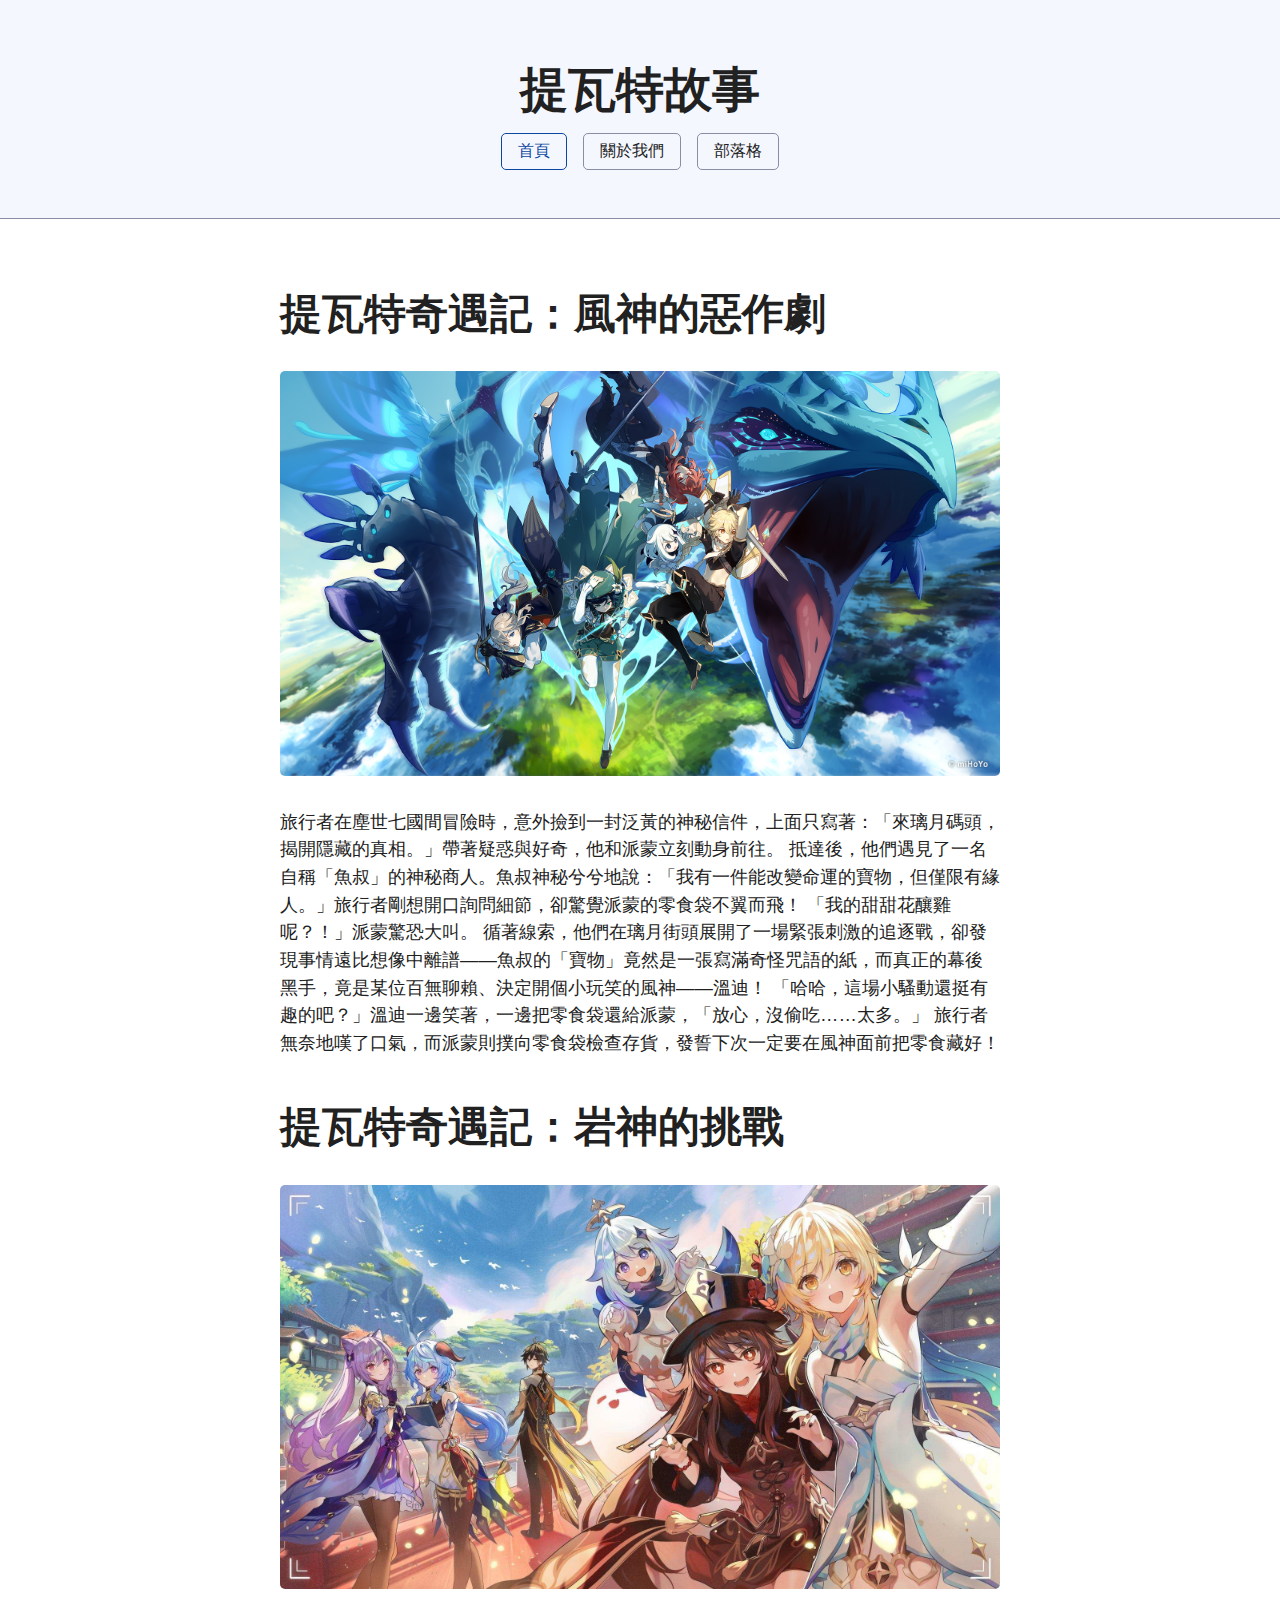
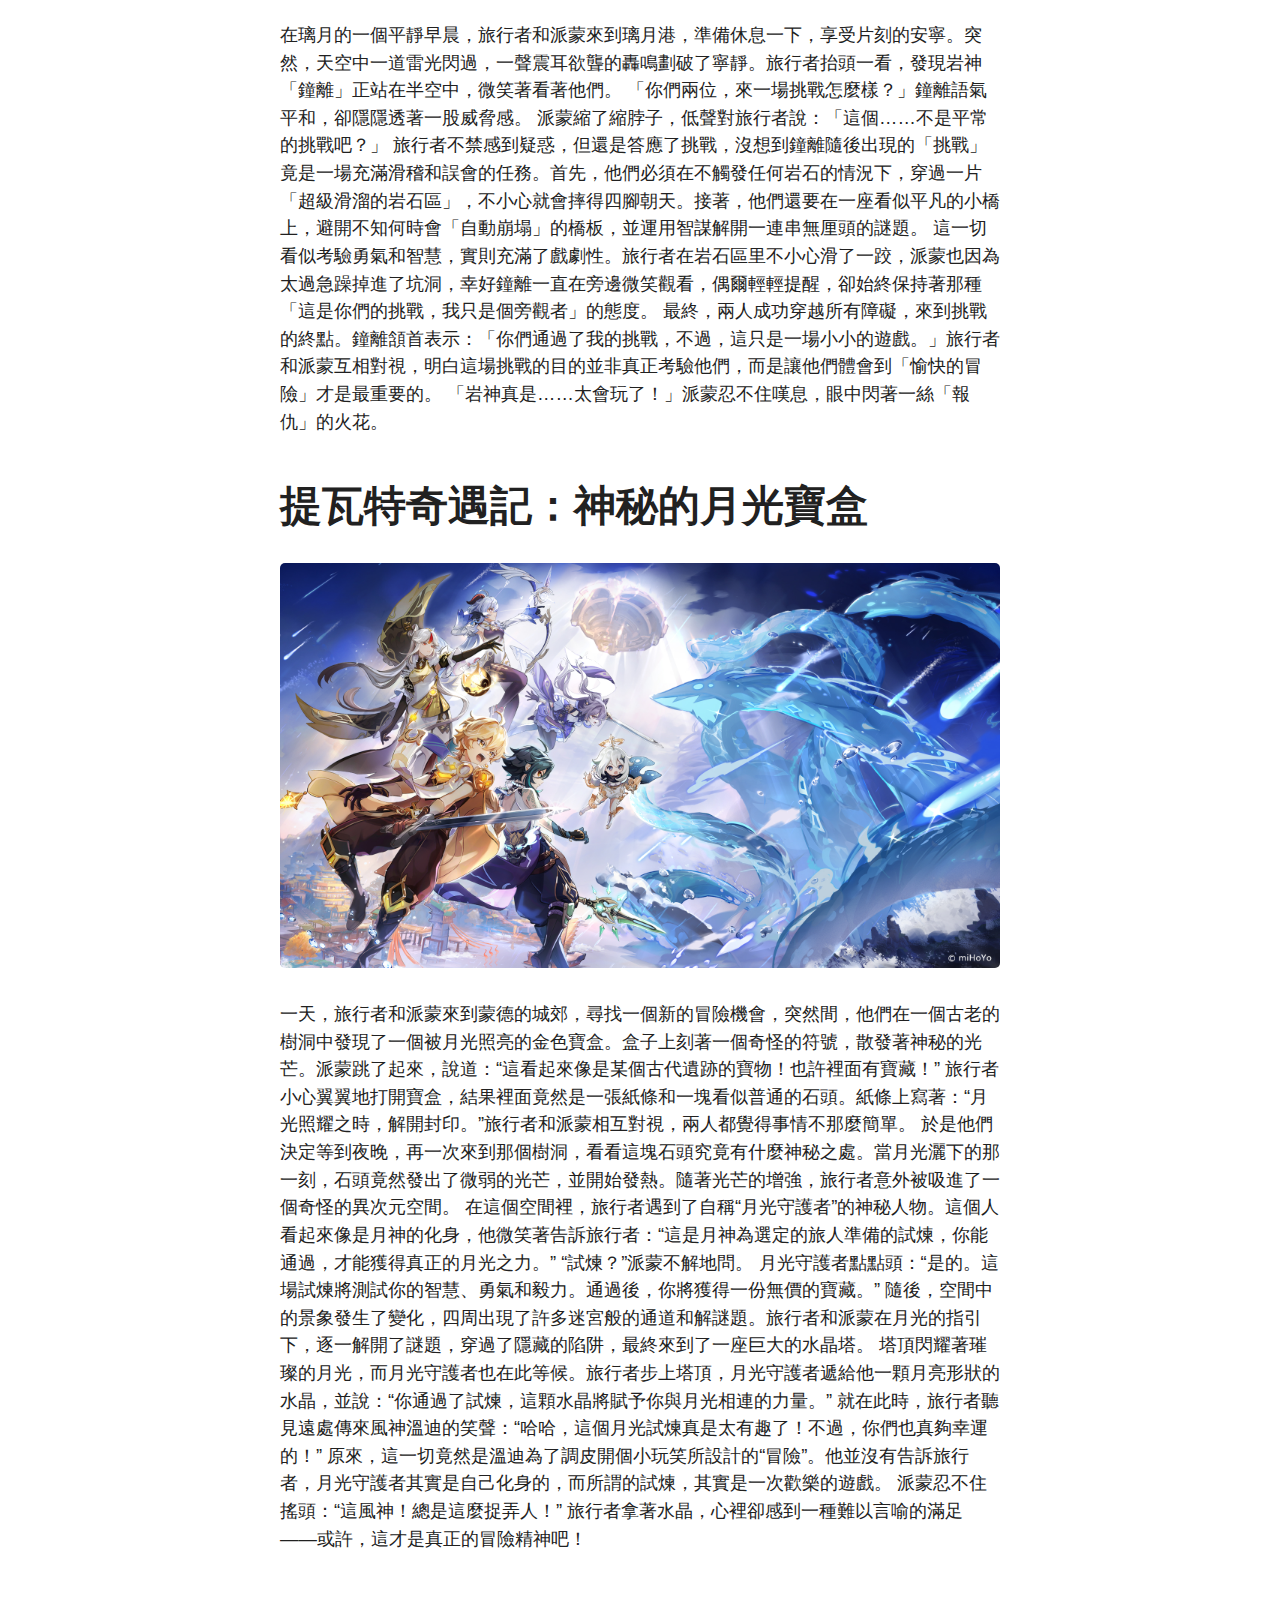
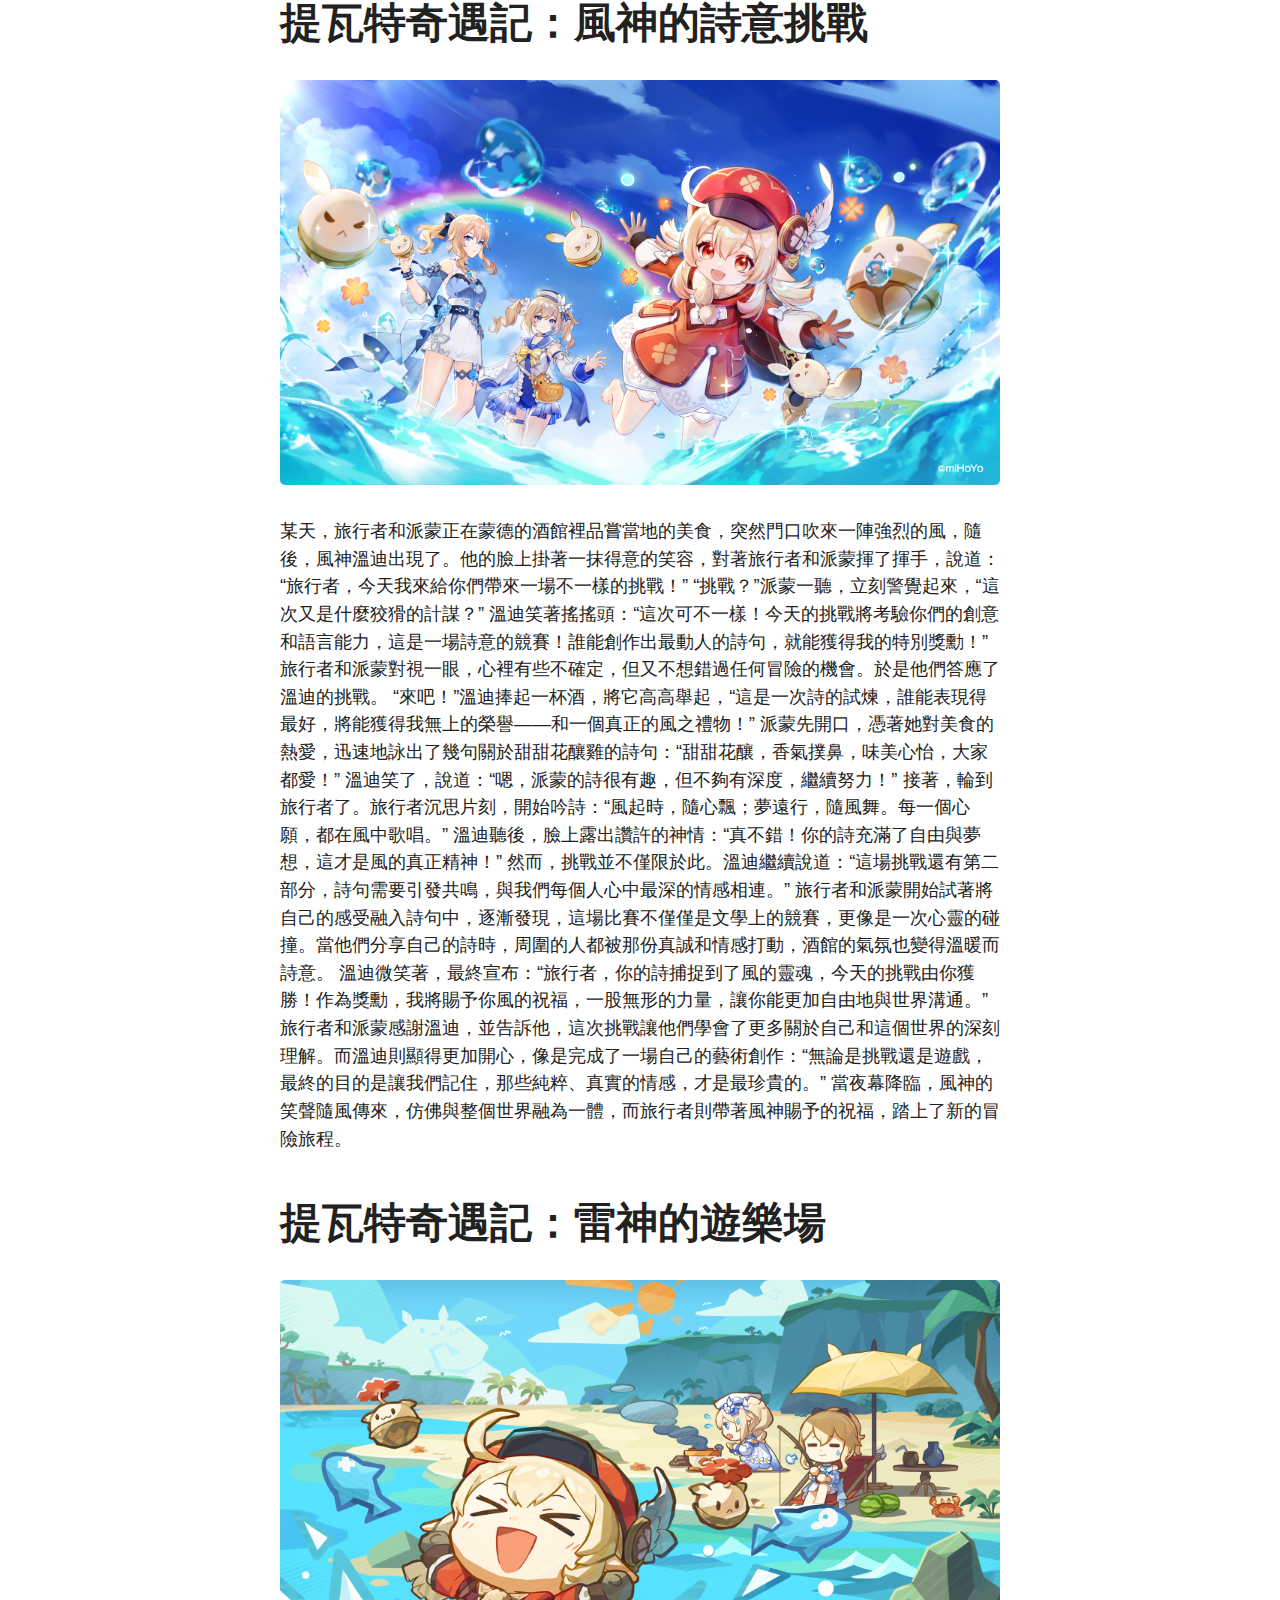
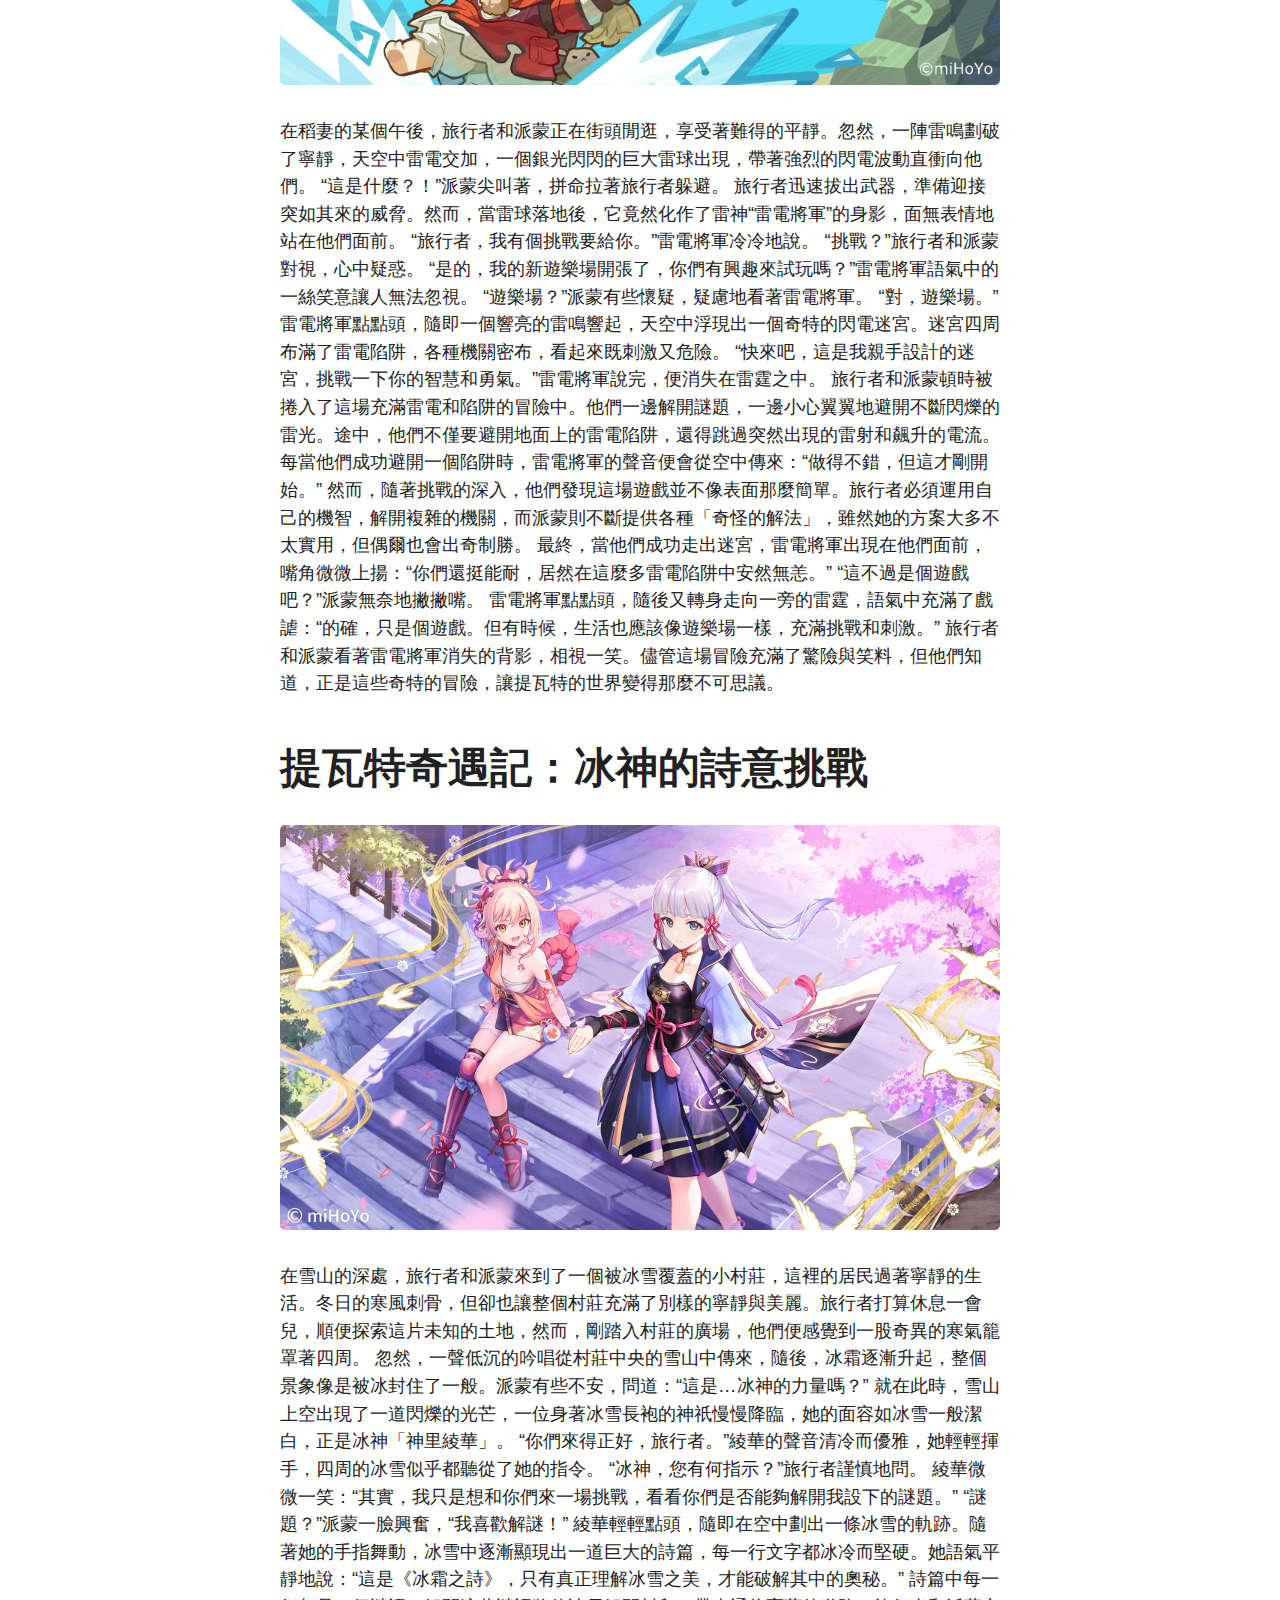
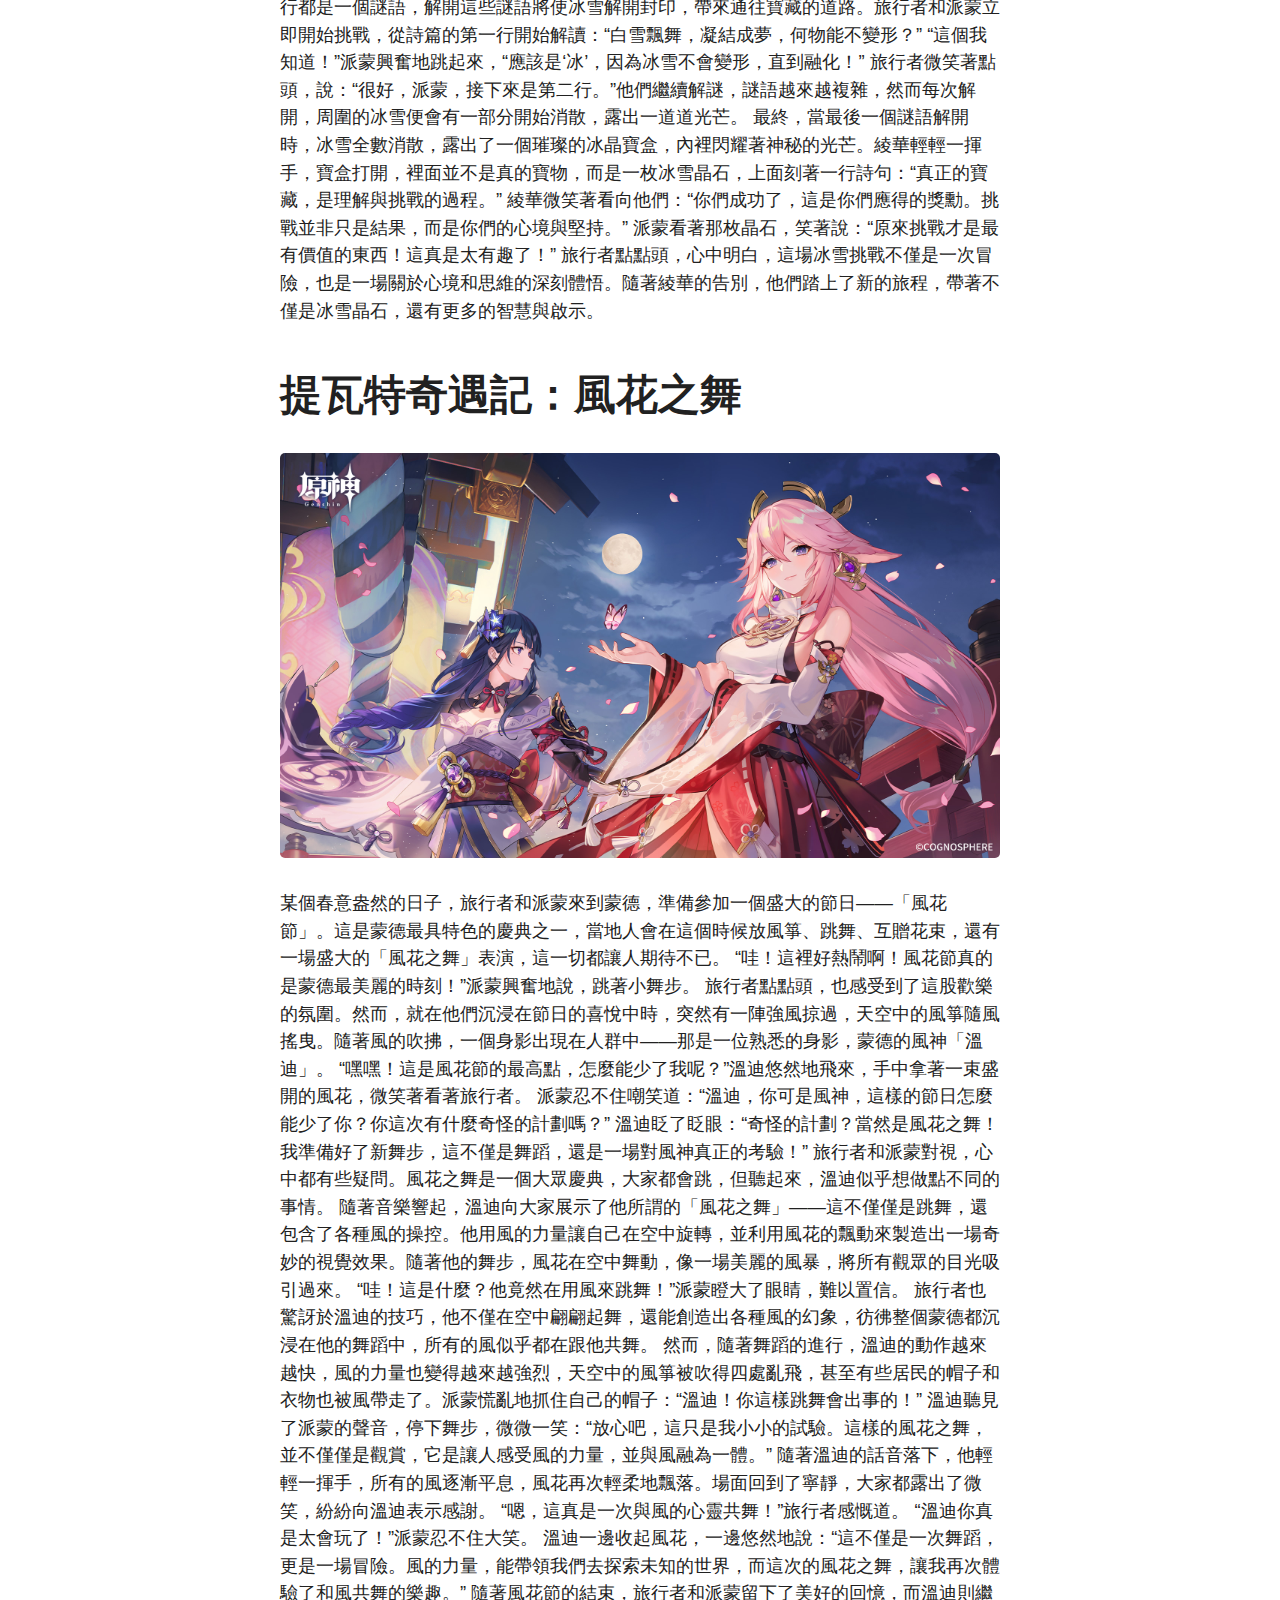
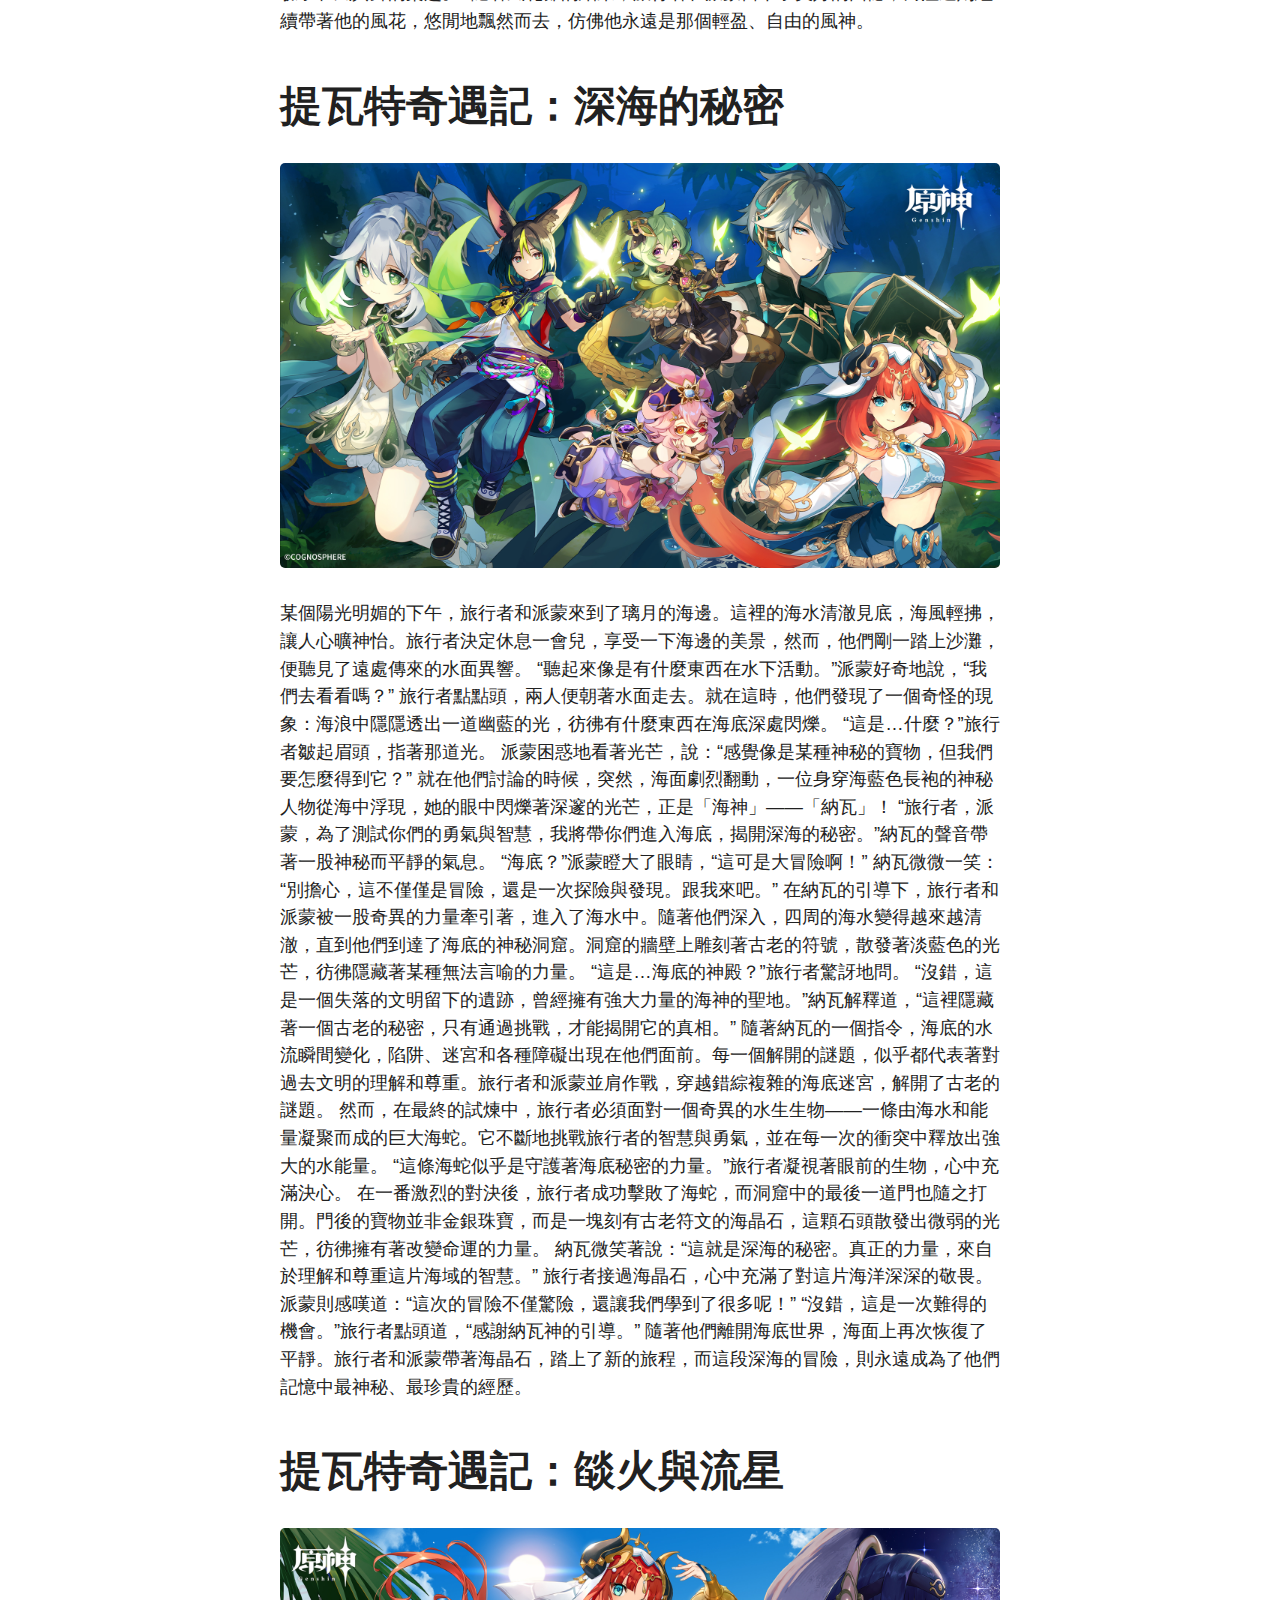
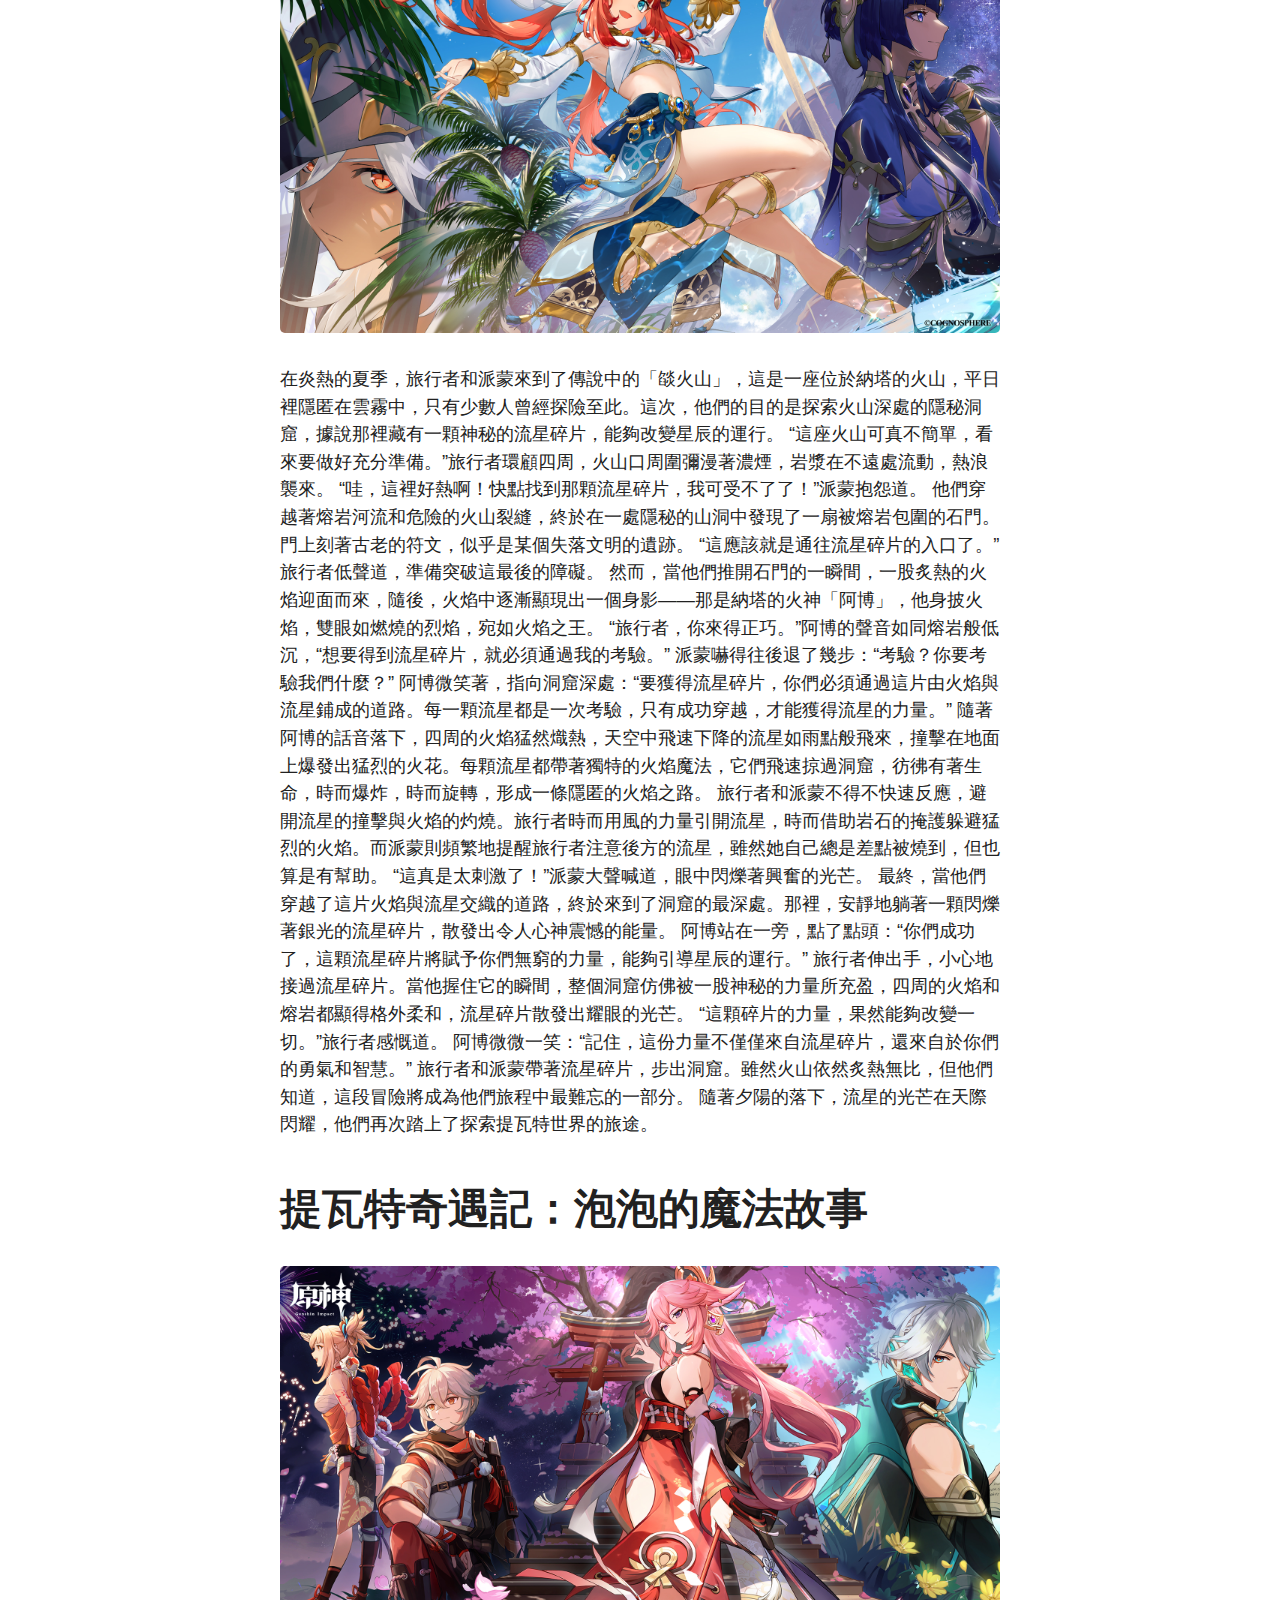
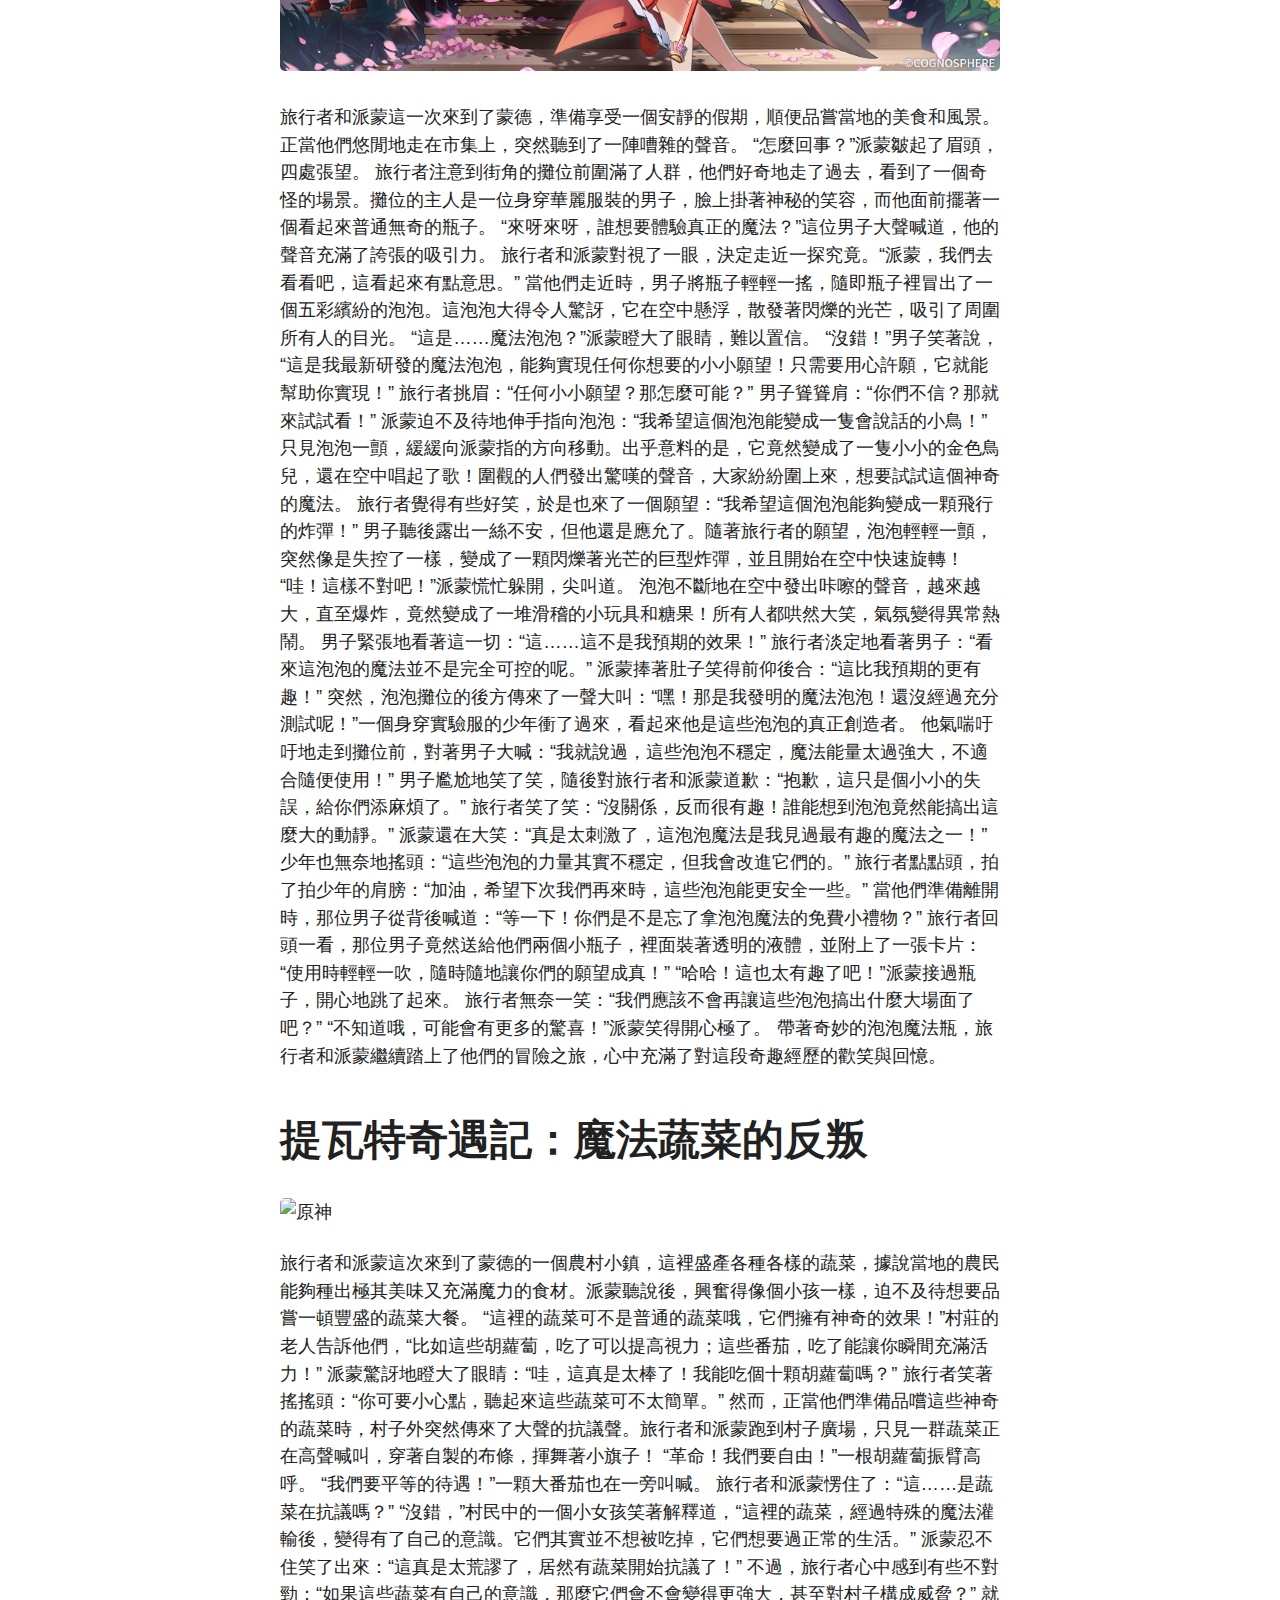
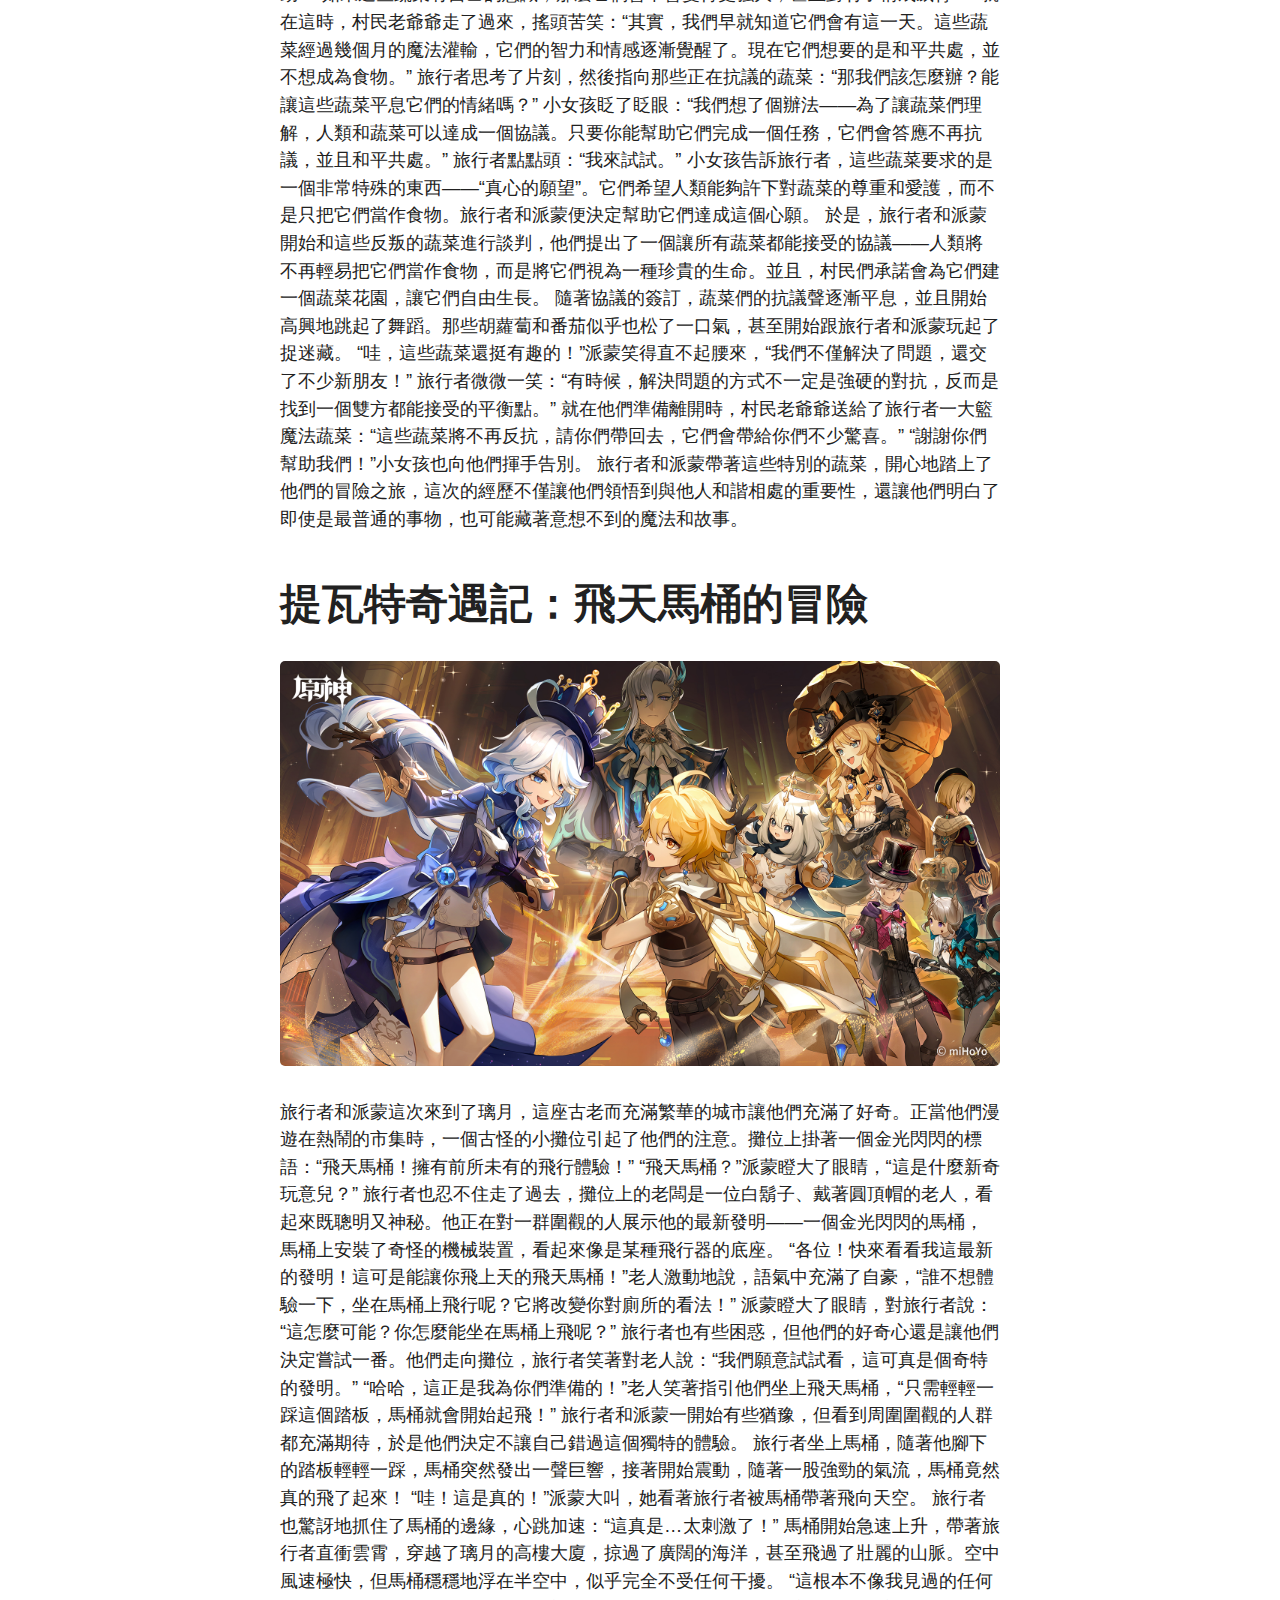
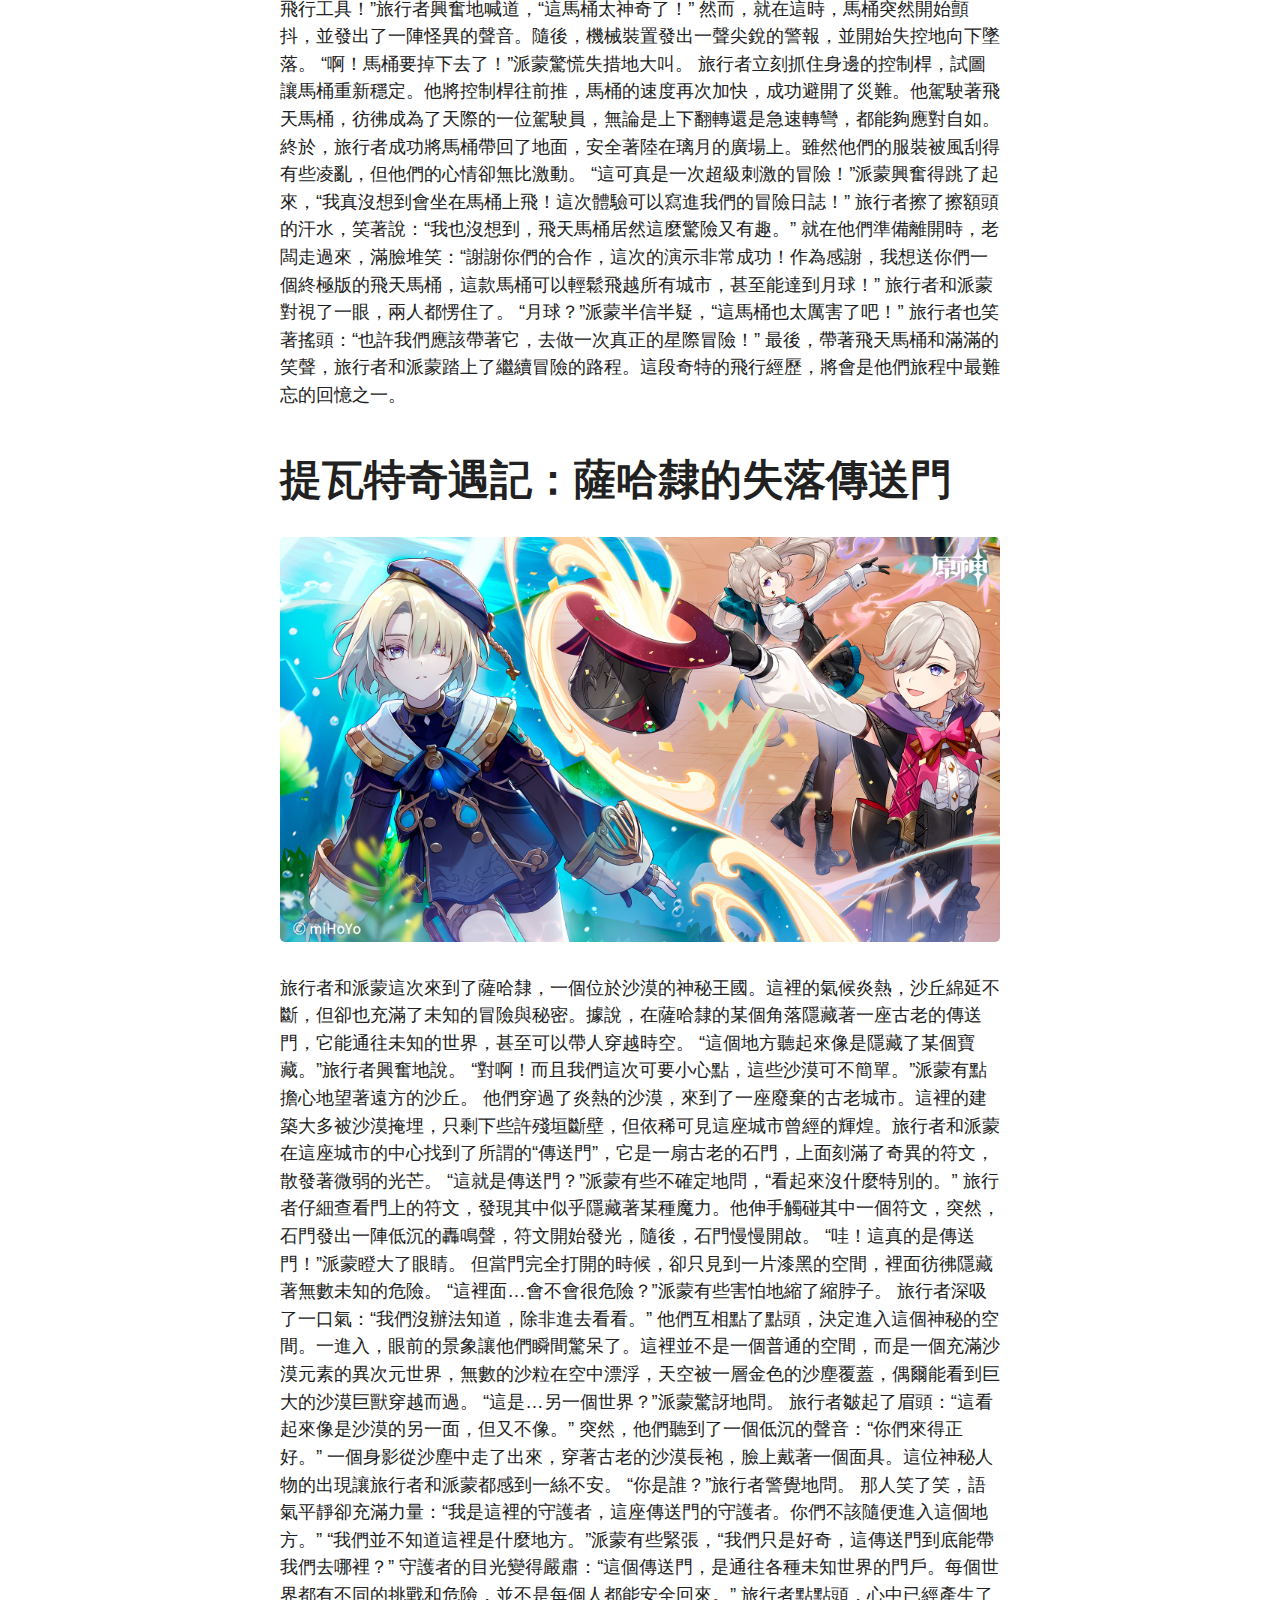
==== commit d9f4eb38: "改文字" ====
--- a/index.html
+++ b/index.html
@@ -17,7 +17,7 @@
             </ul>
         </nav>
     </header>
-    <main> <h2>提瓦特異聞錄：風神的惡作劇</h2>
+    <main> <h2>提瓦特奇遇記：風神的惡作劇</h2>
         <img src="images/02.jpg"  alt="原神">
         <p>旅行者在塵世七國間冒險時，意外撿到一封泛黃的神秘信件，上面只寫著：「來璃月碼頭，揭開隱藏的真相。」帶著疑惑與好奇，他和派蒙立刻動身前往。
     
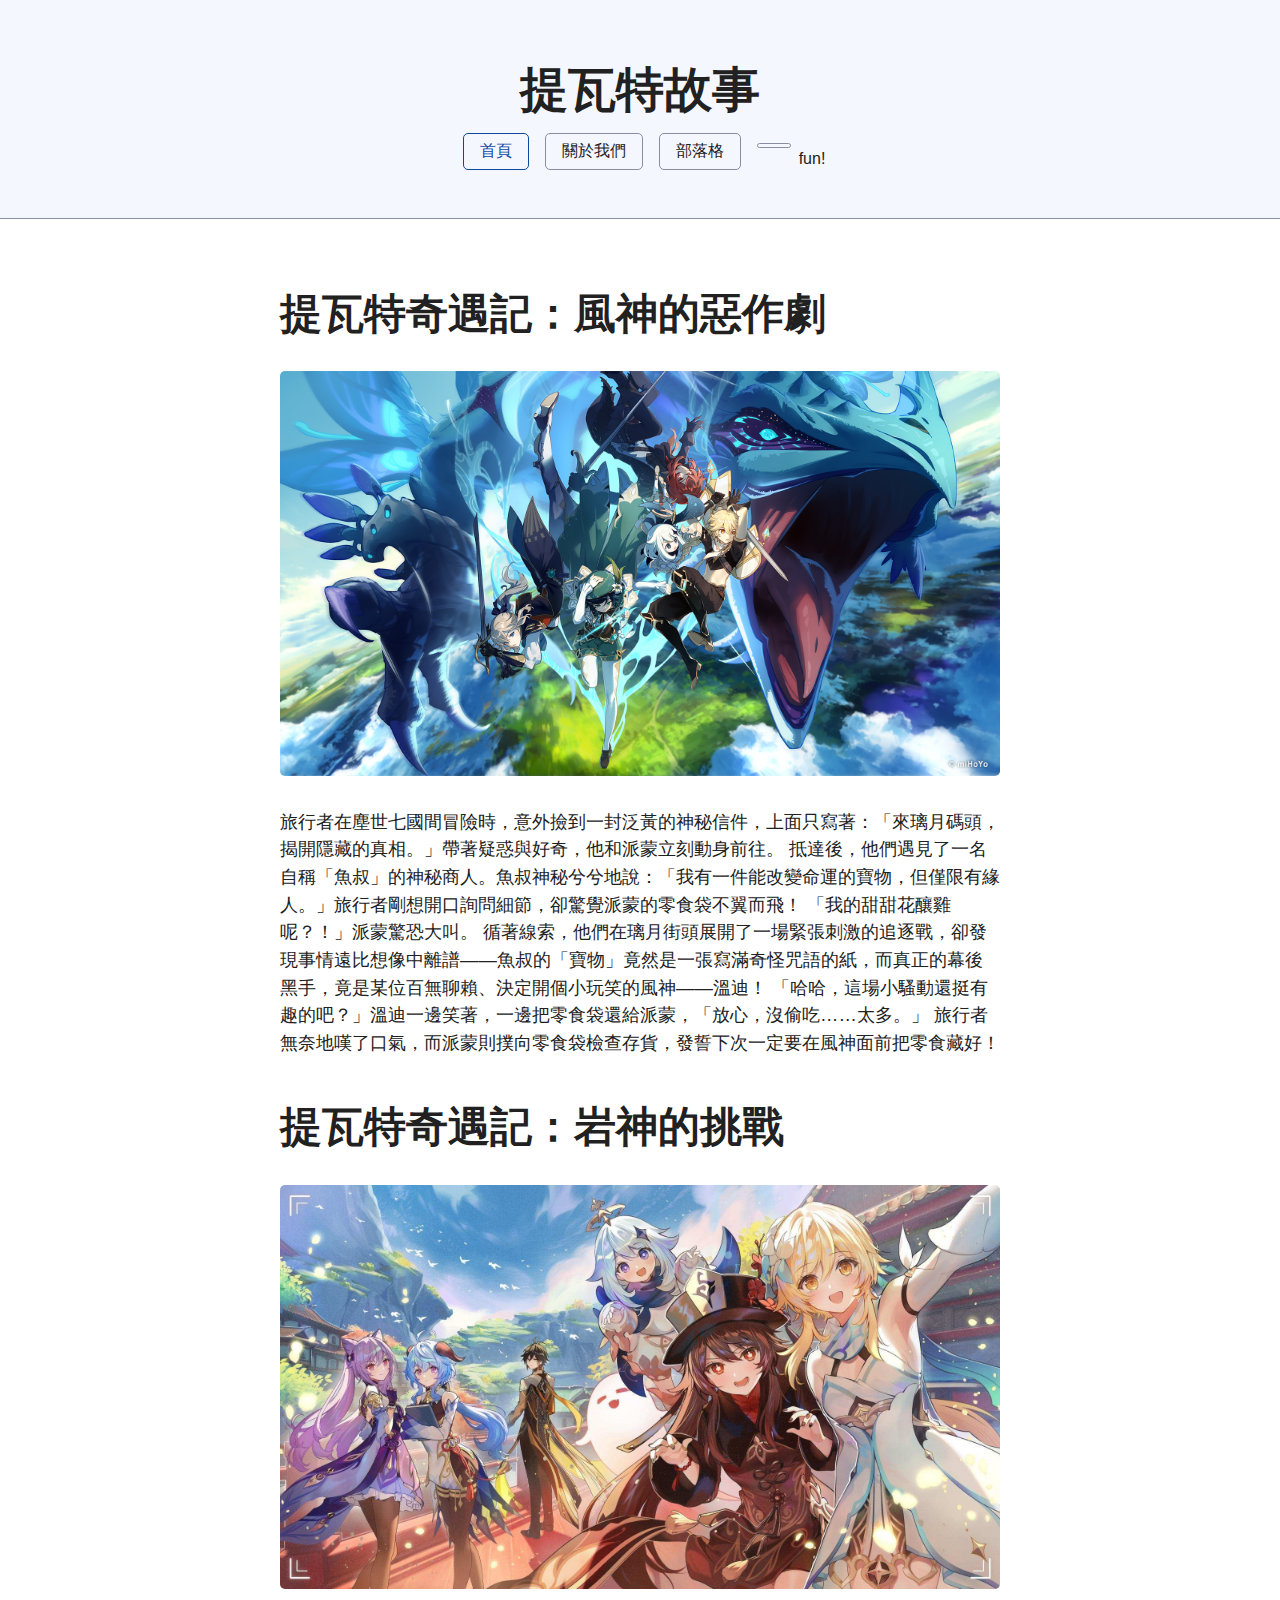
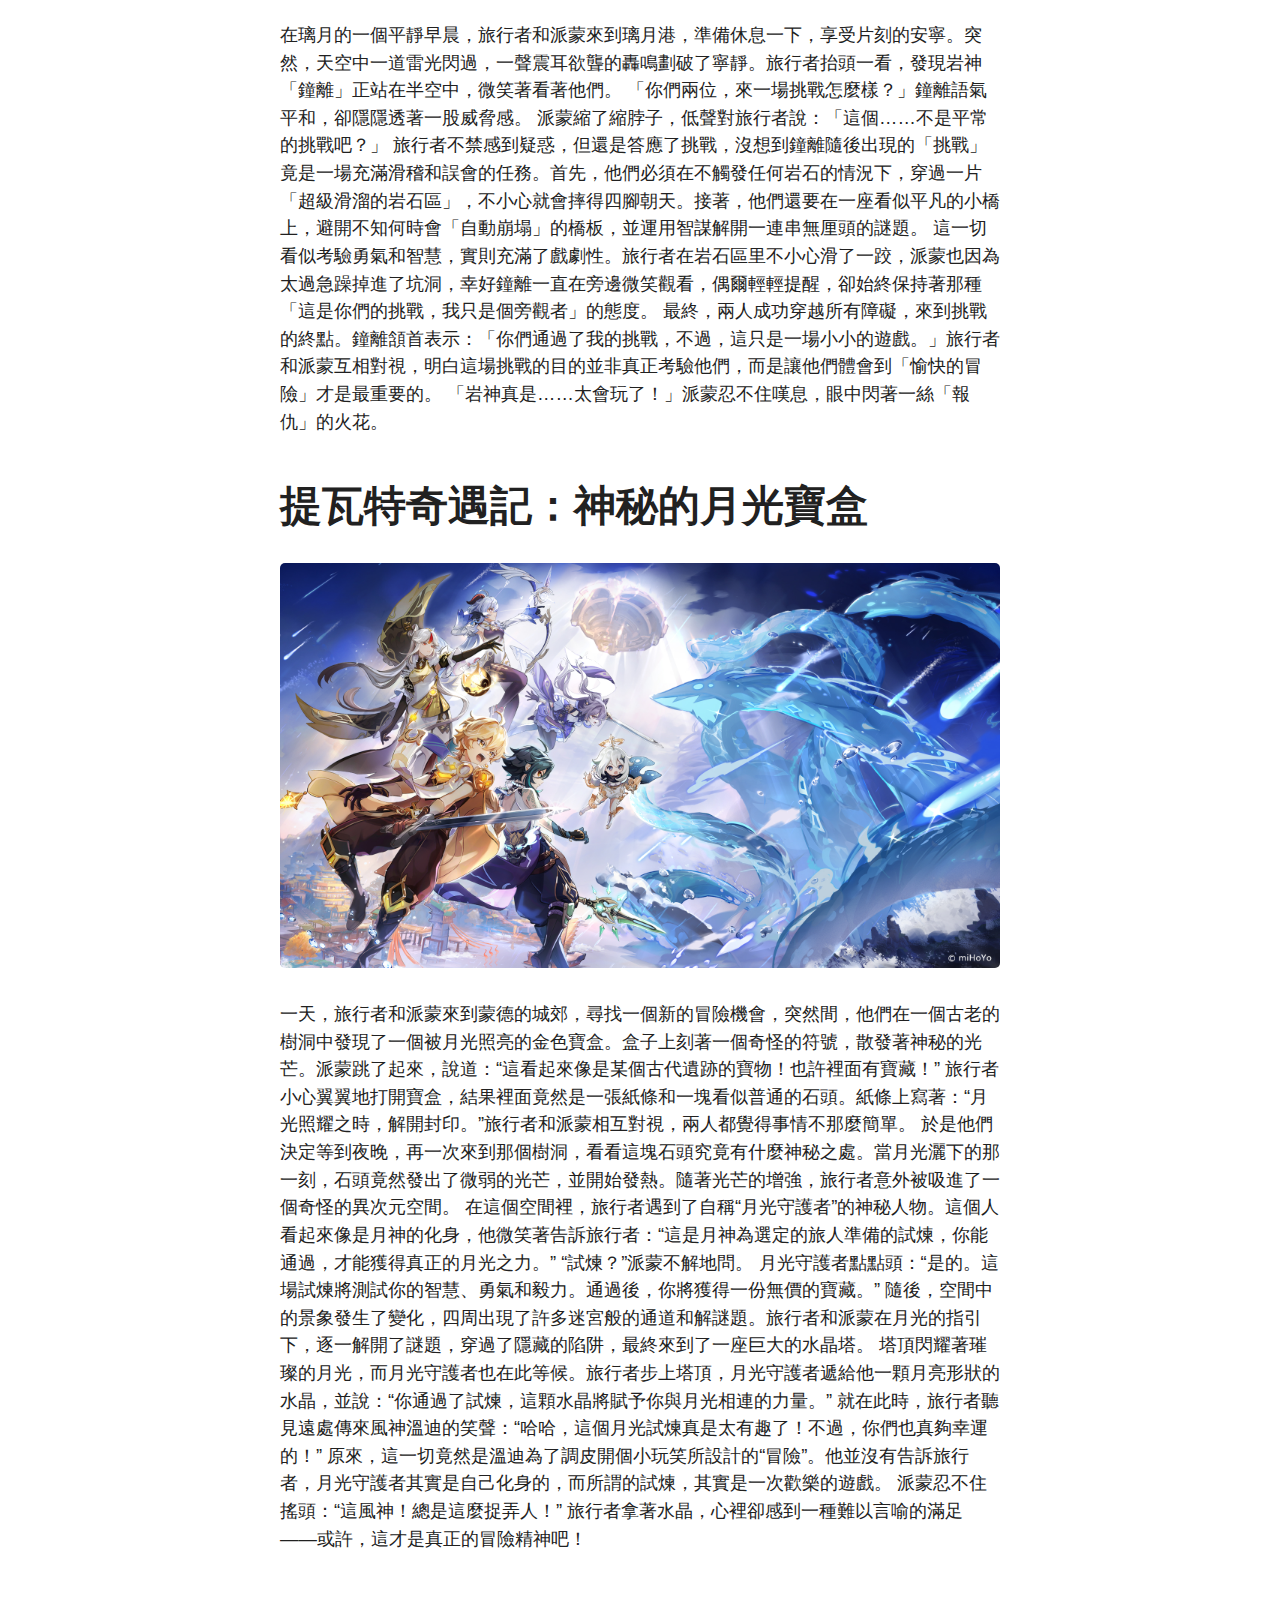
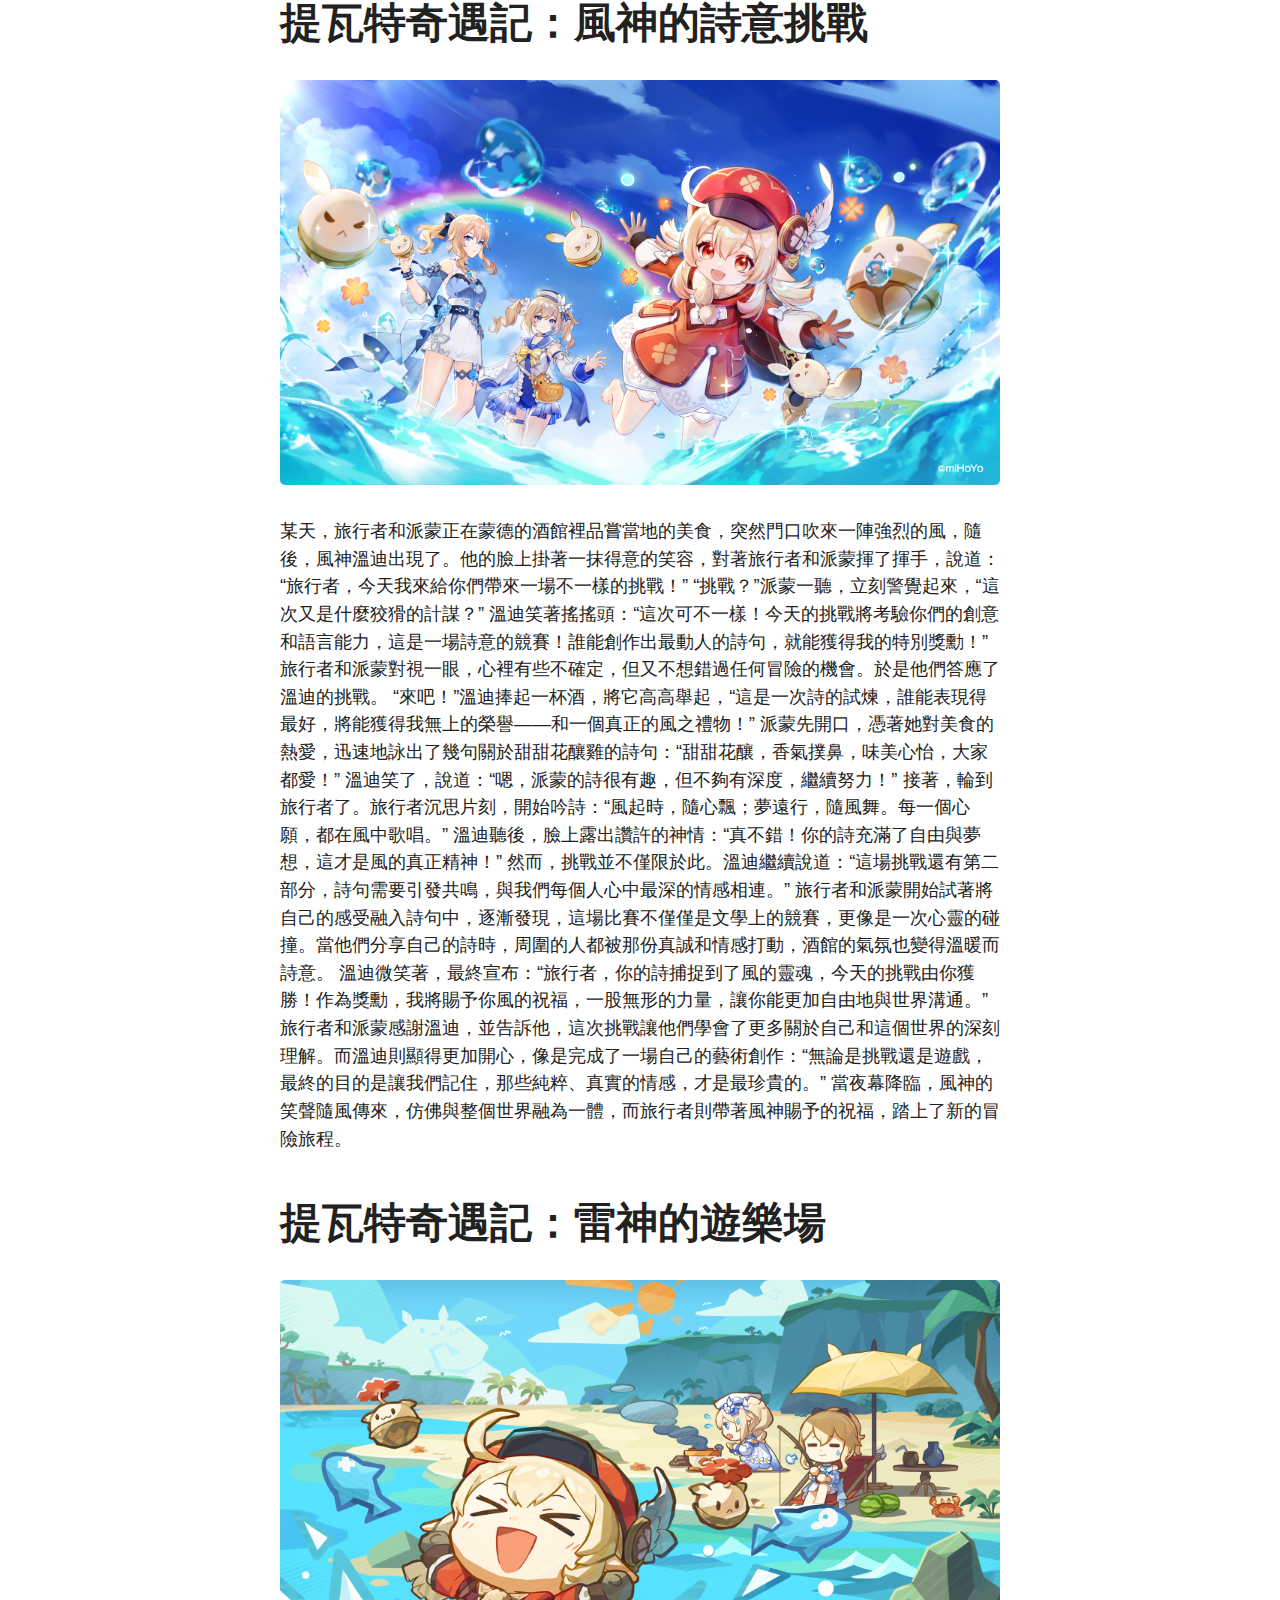
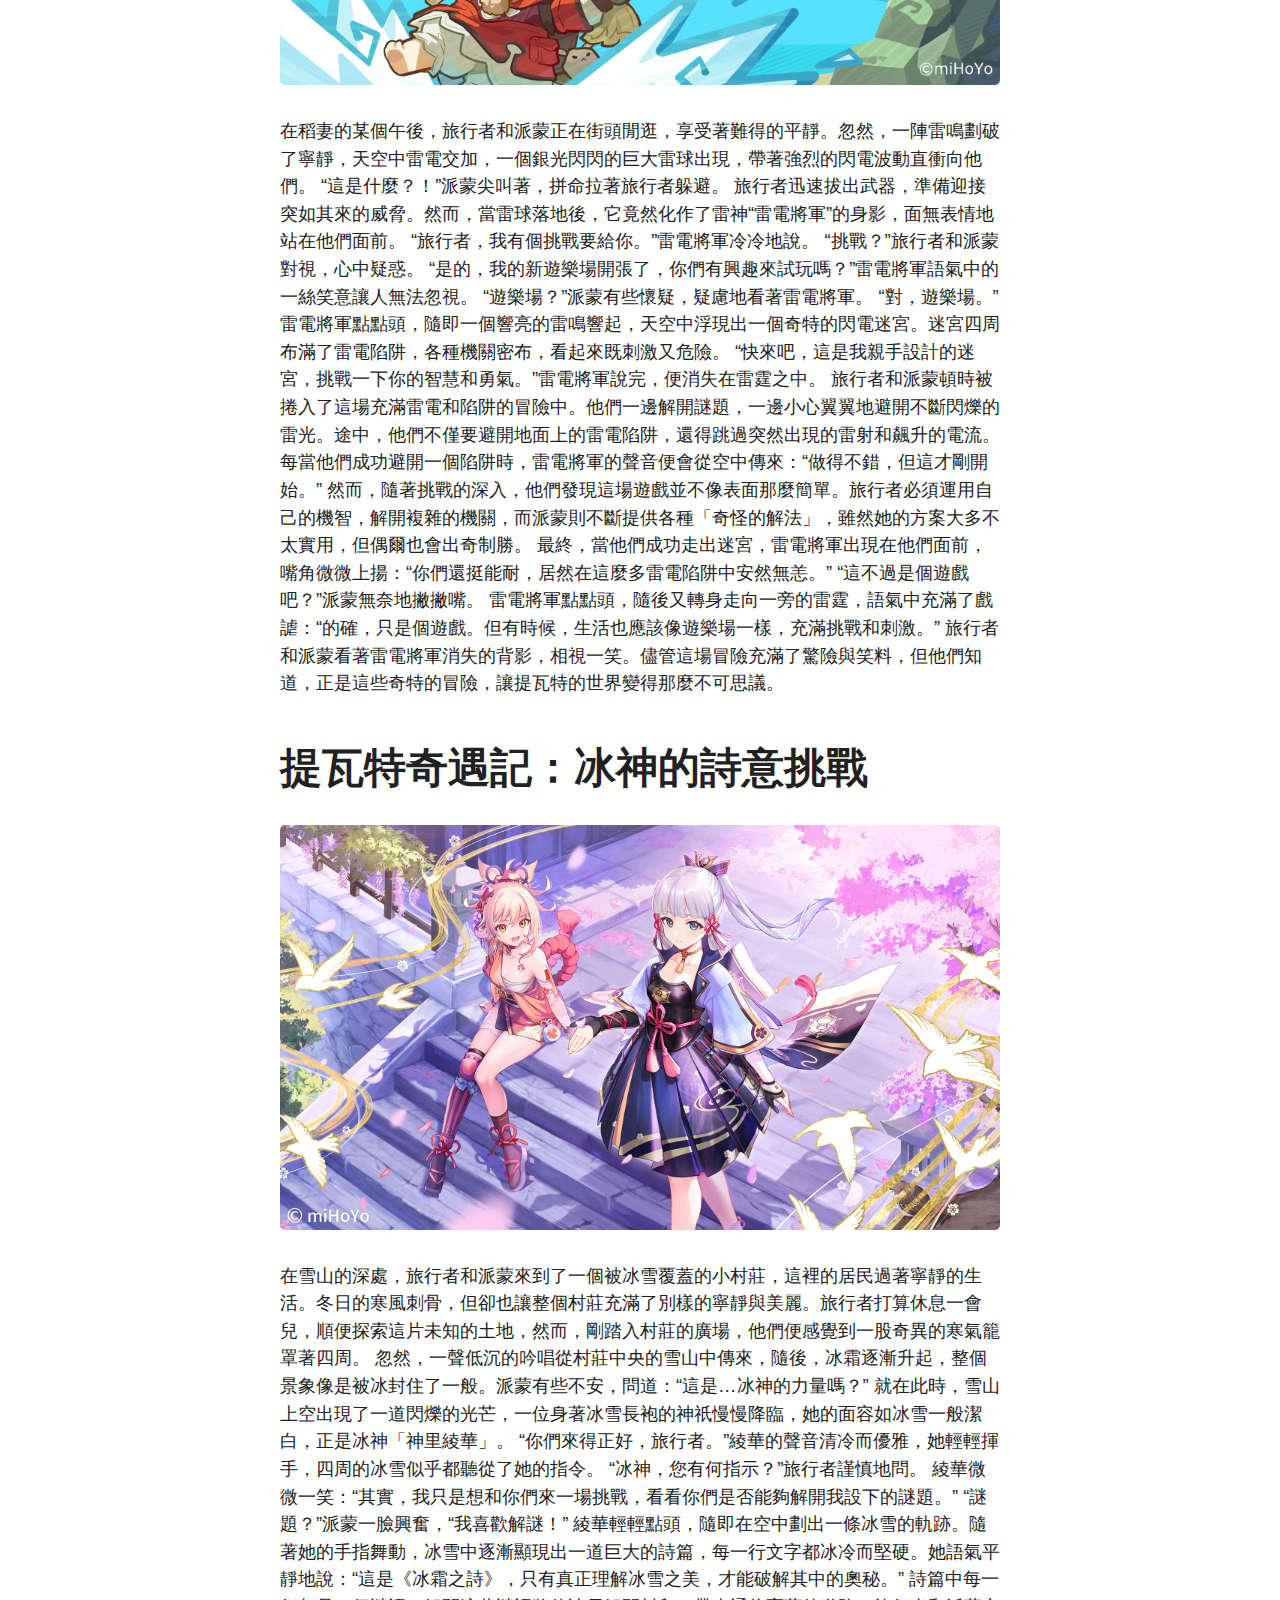
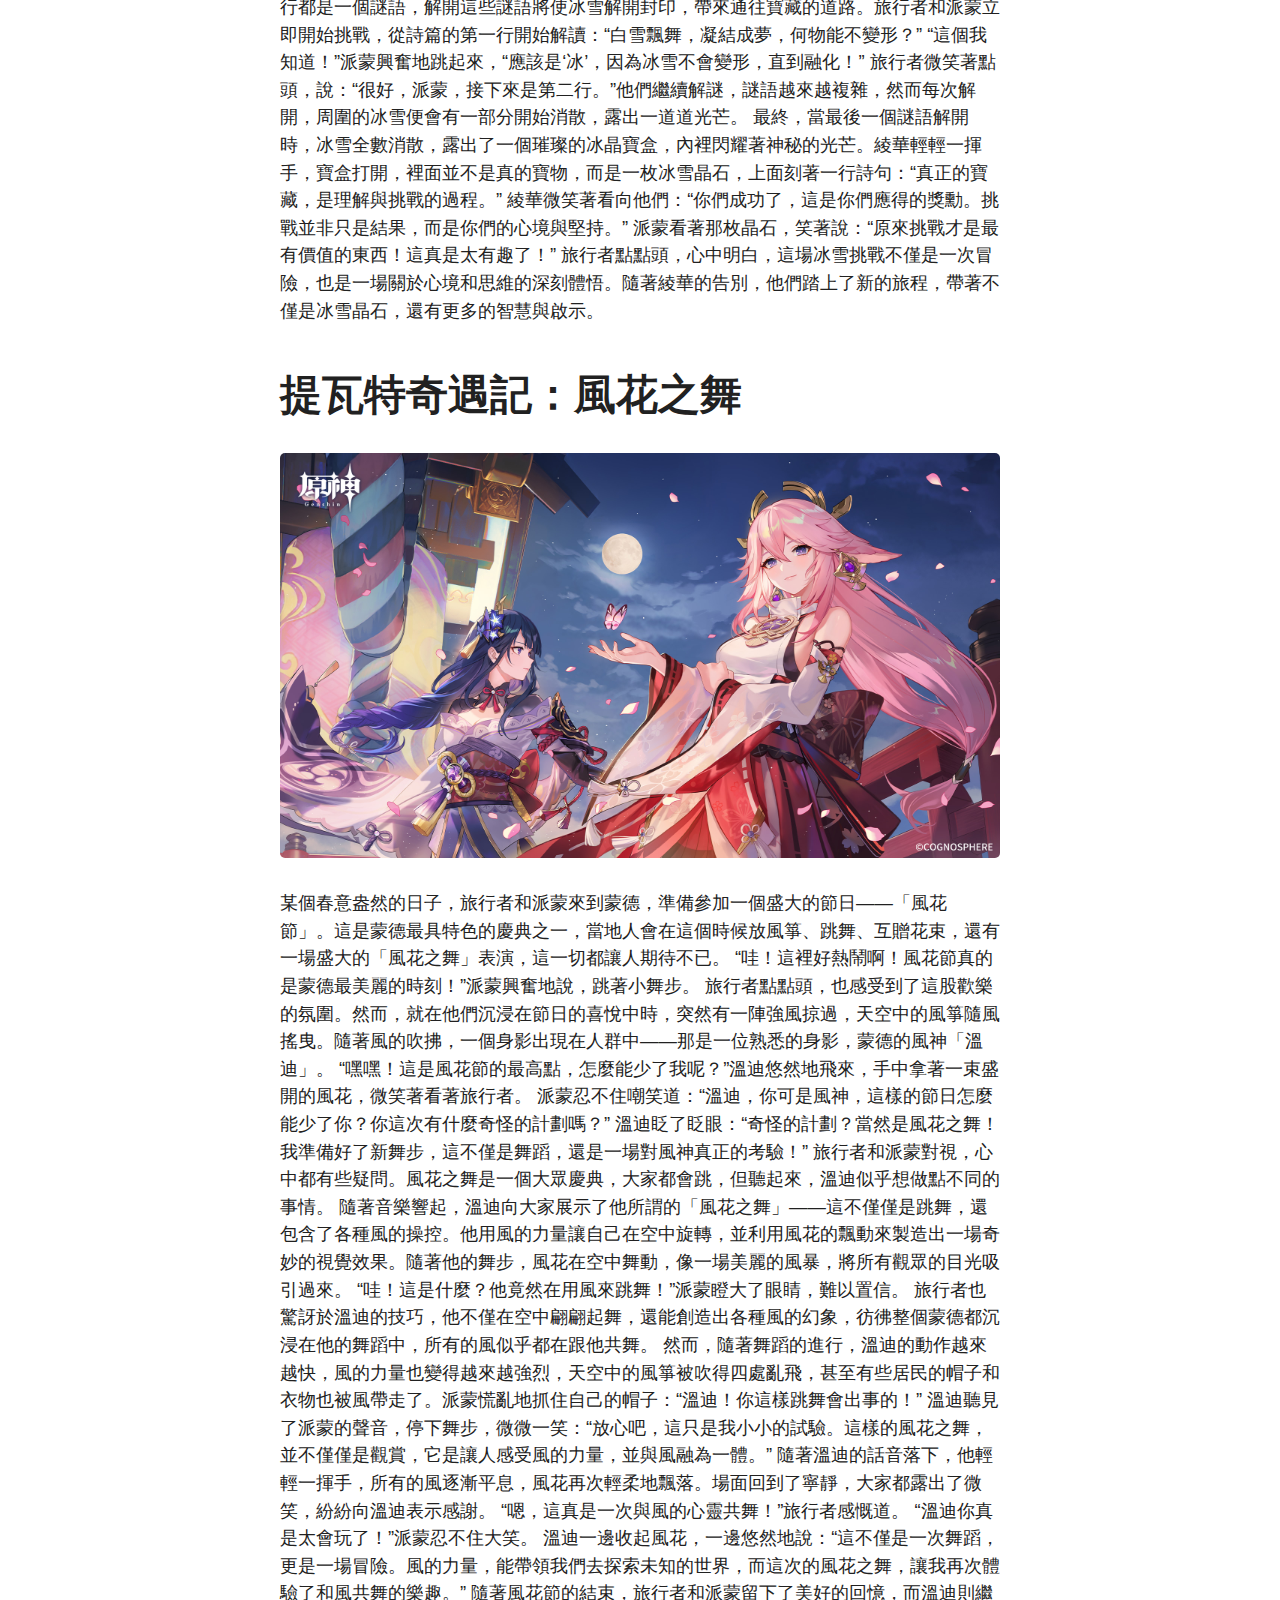
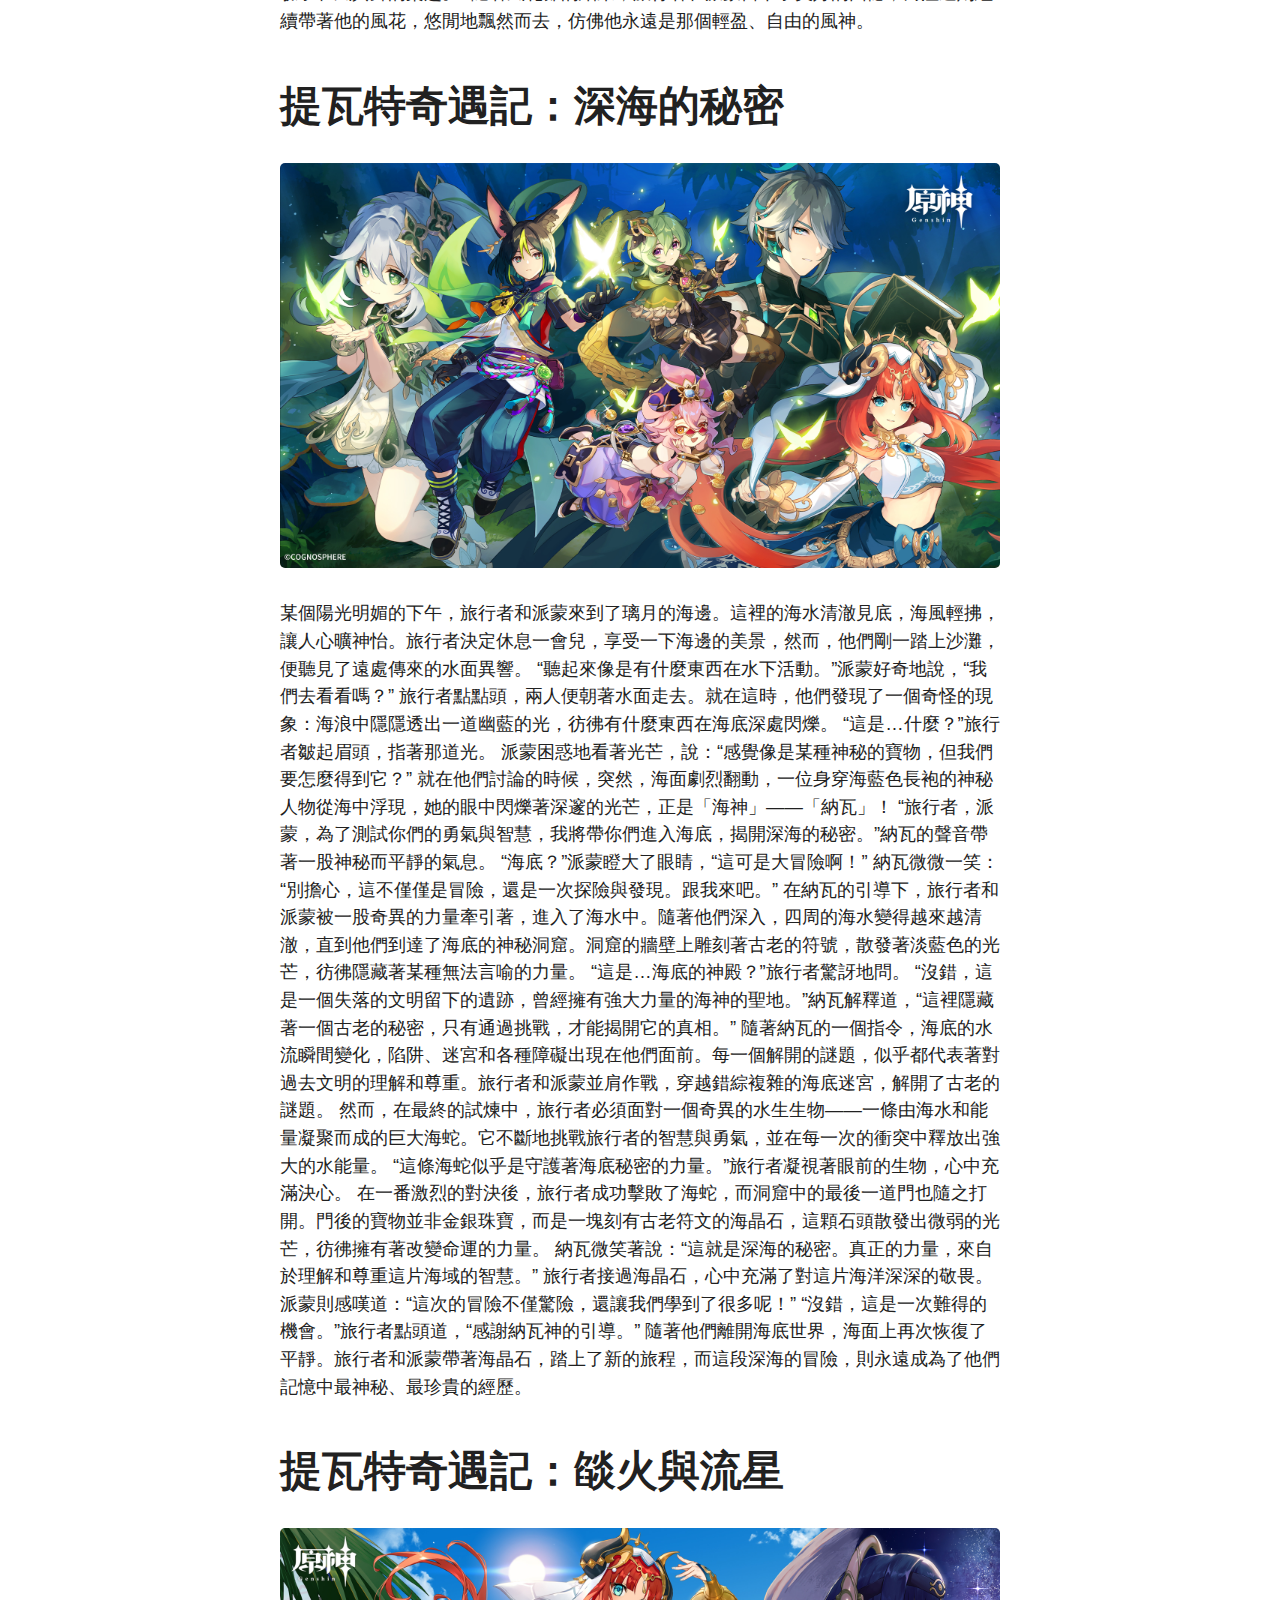
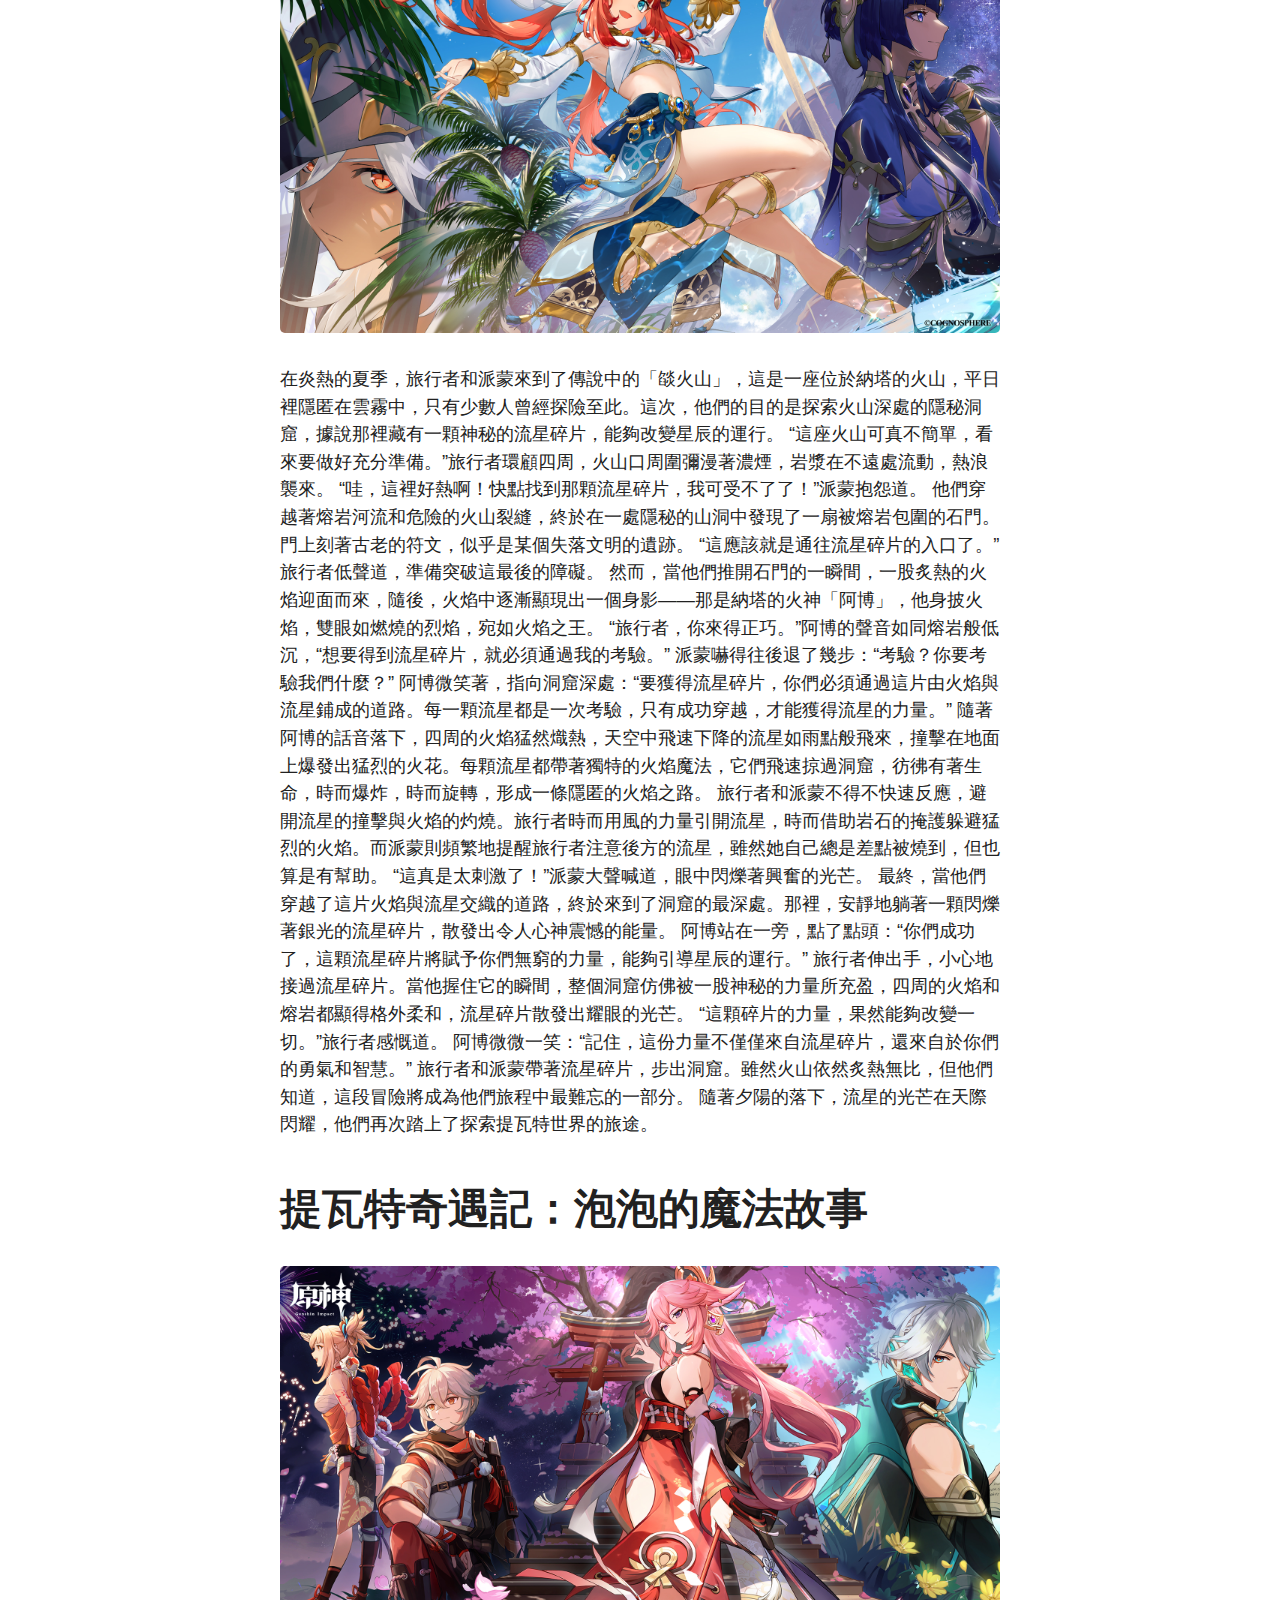
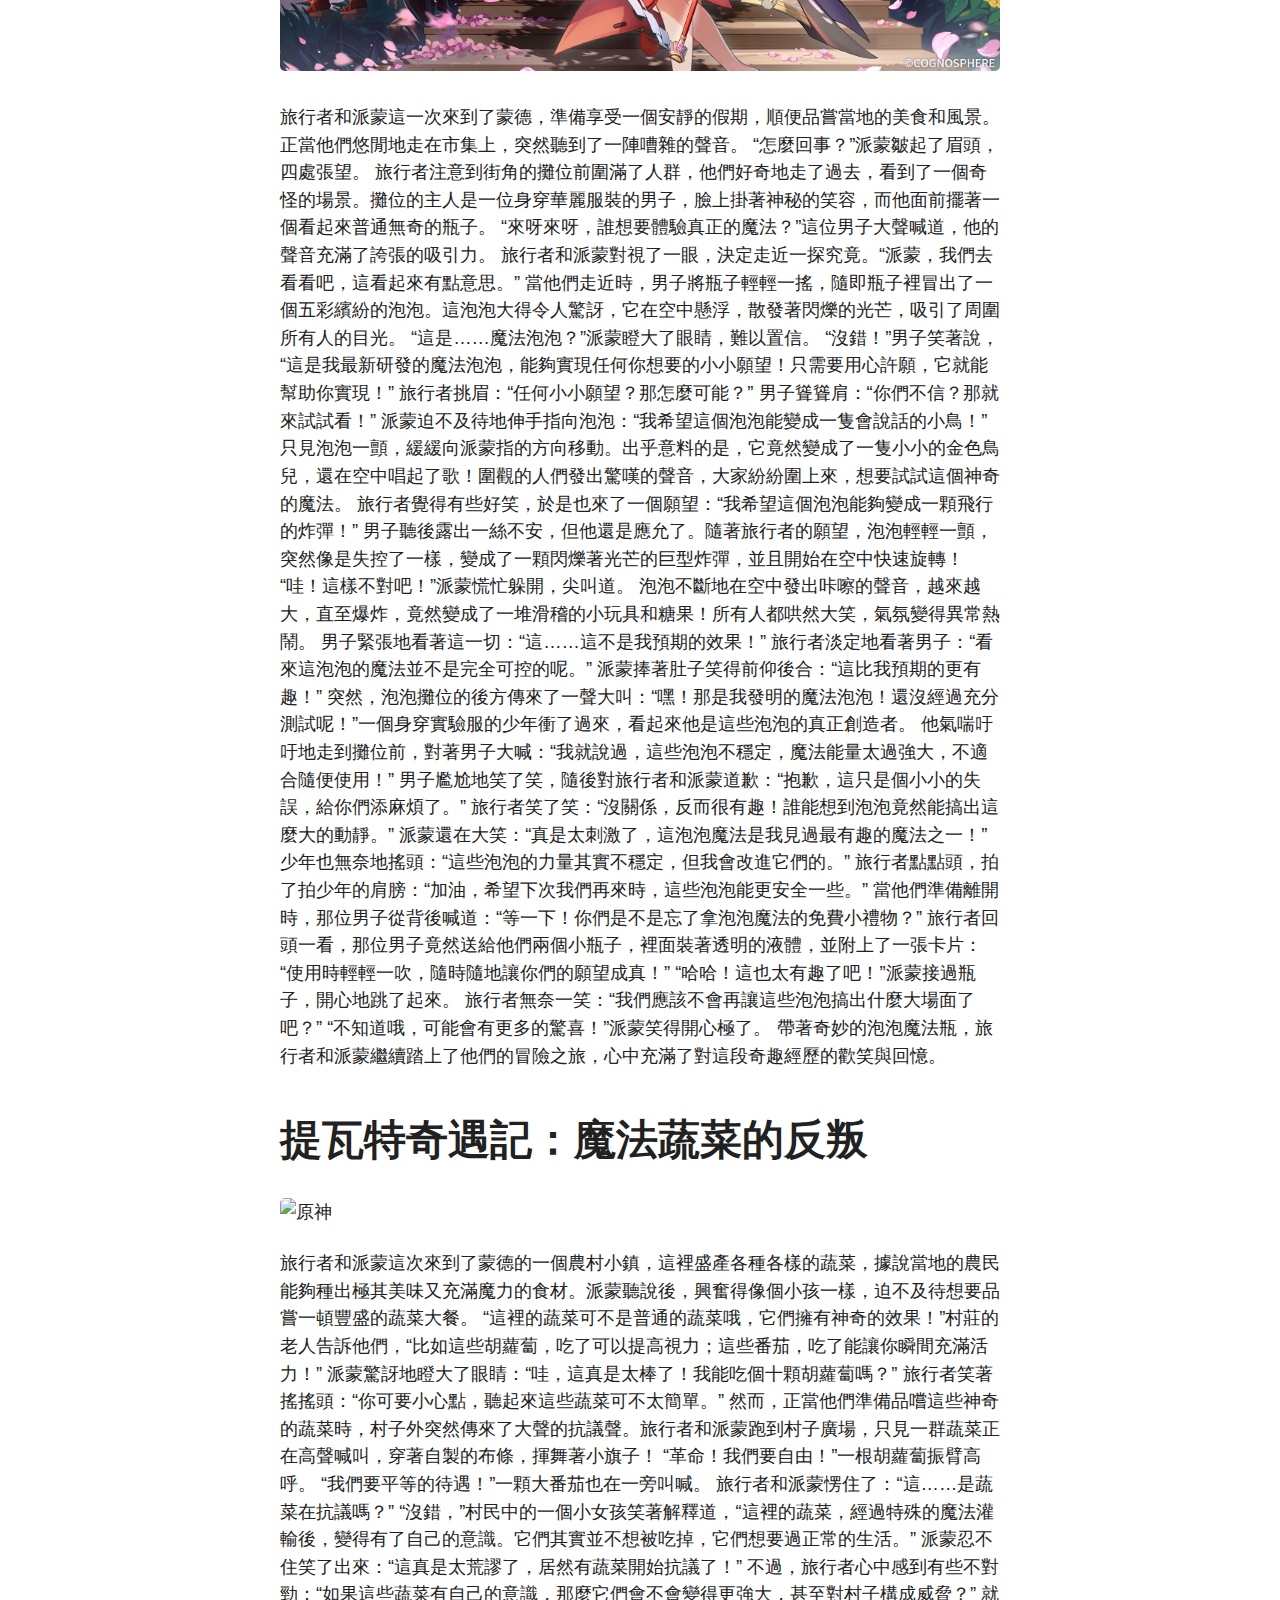
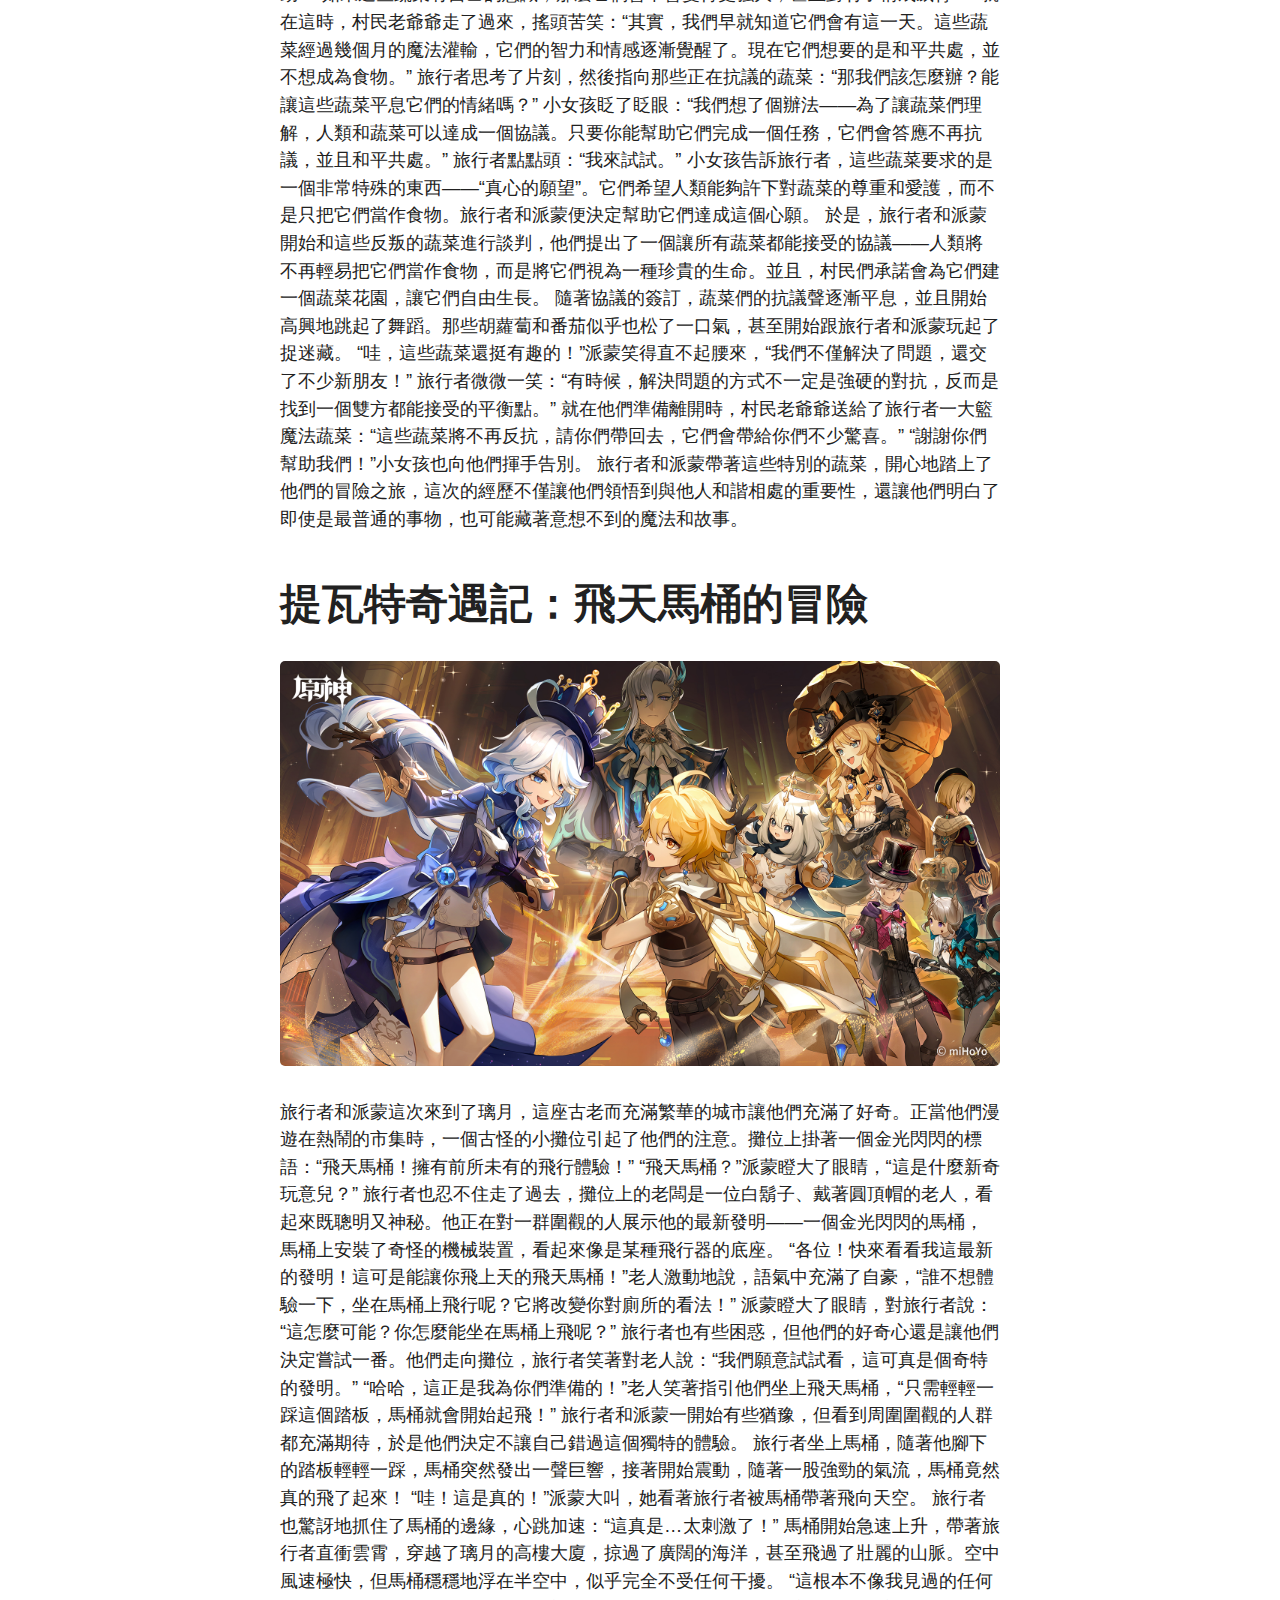
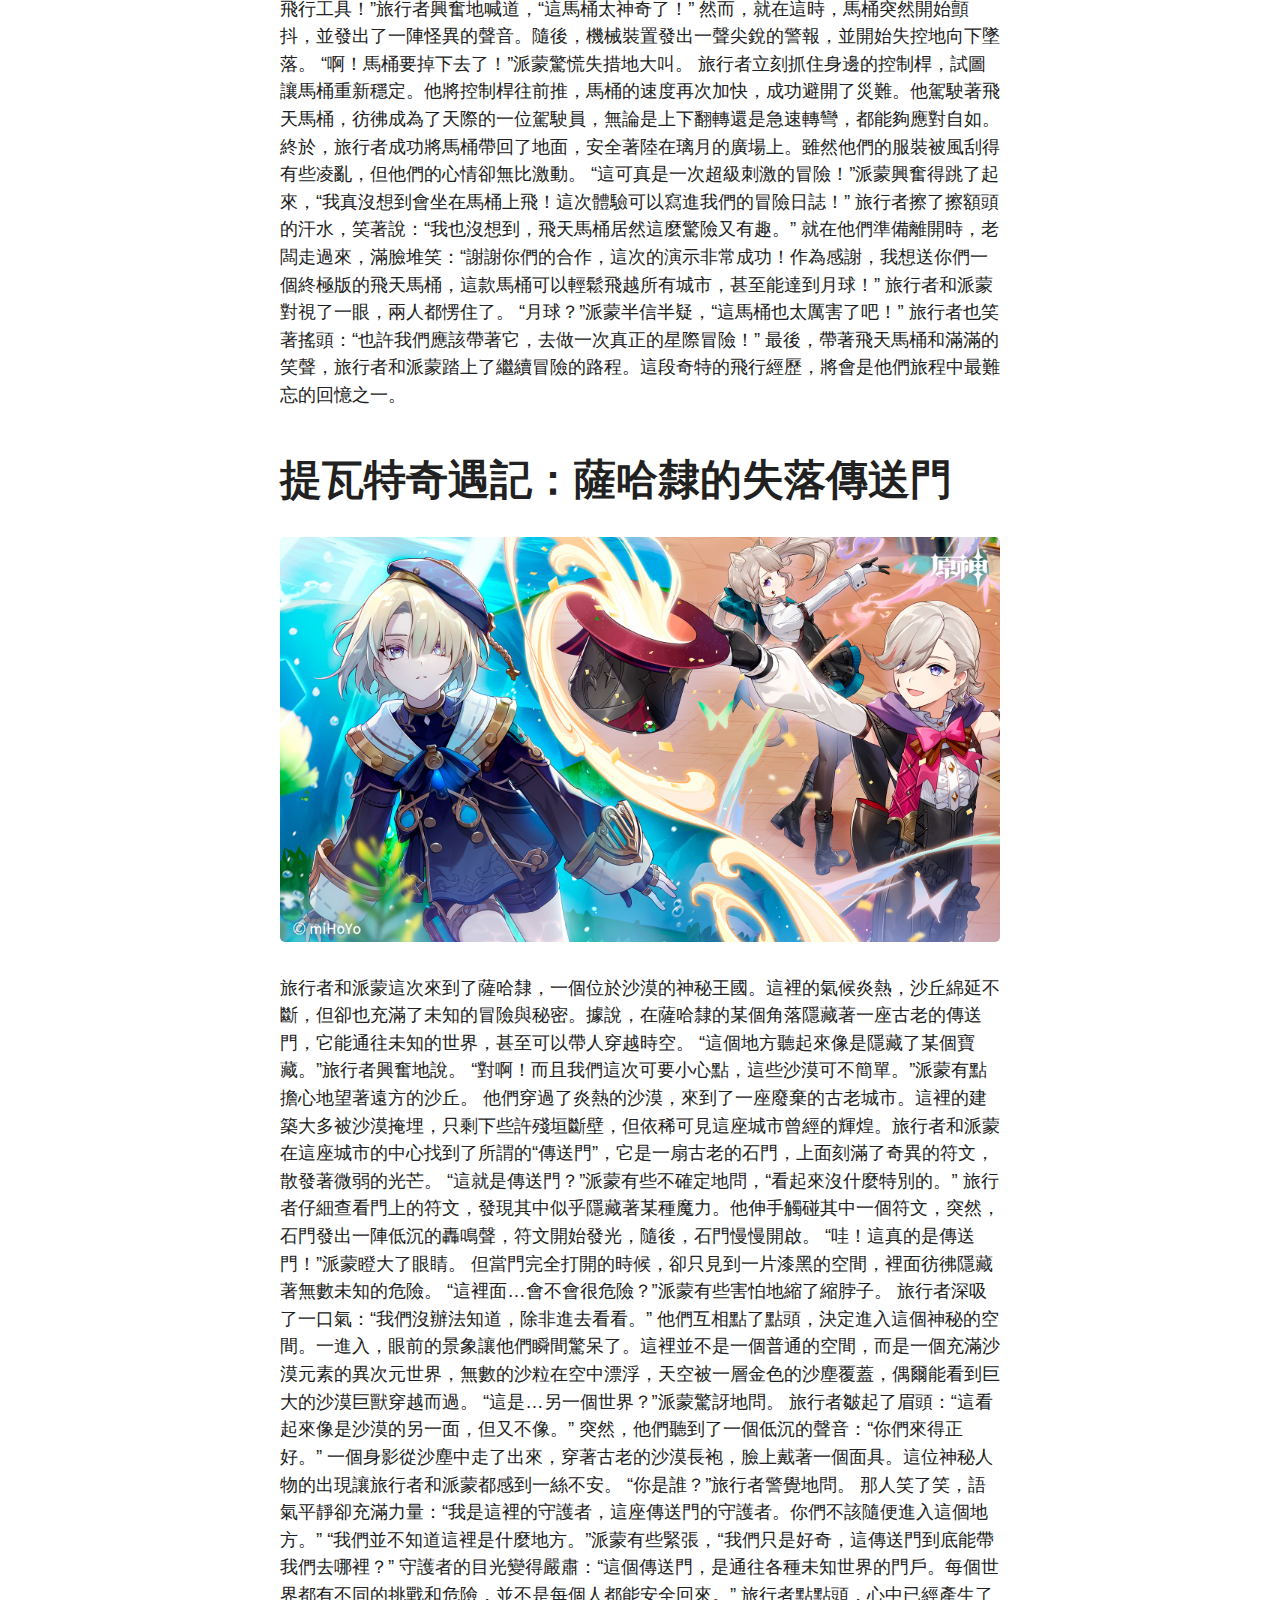
==== commit e5cfacde: "game" ====
--- a/index.html
+++ b/index.html
@@ -14,6 +14,7 @@
                 <li><a href="index.html" aria-current="page">首頁</a></li>
                 <li><a href="about.html">關於我們</a></li>
                 <li><a href="blog/index.html">部落格</a></li>
+                <li><a href="game.html"></a>fun!</li>
             </ul>
         </nav>
     </header>
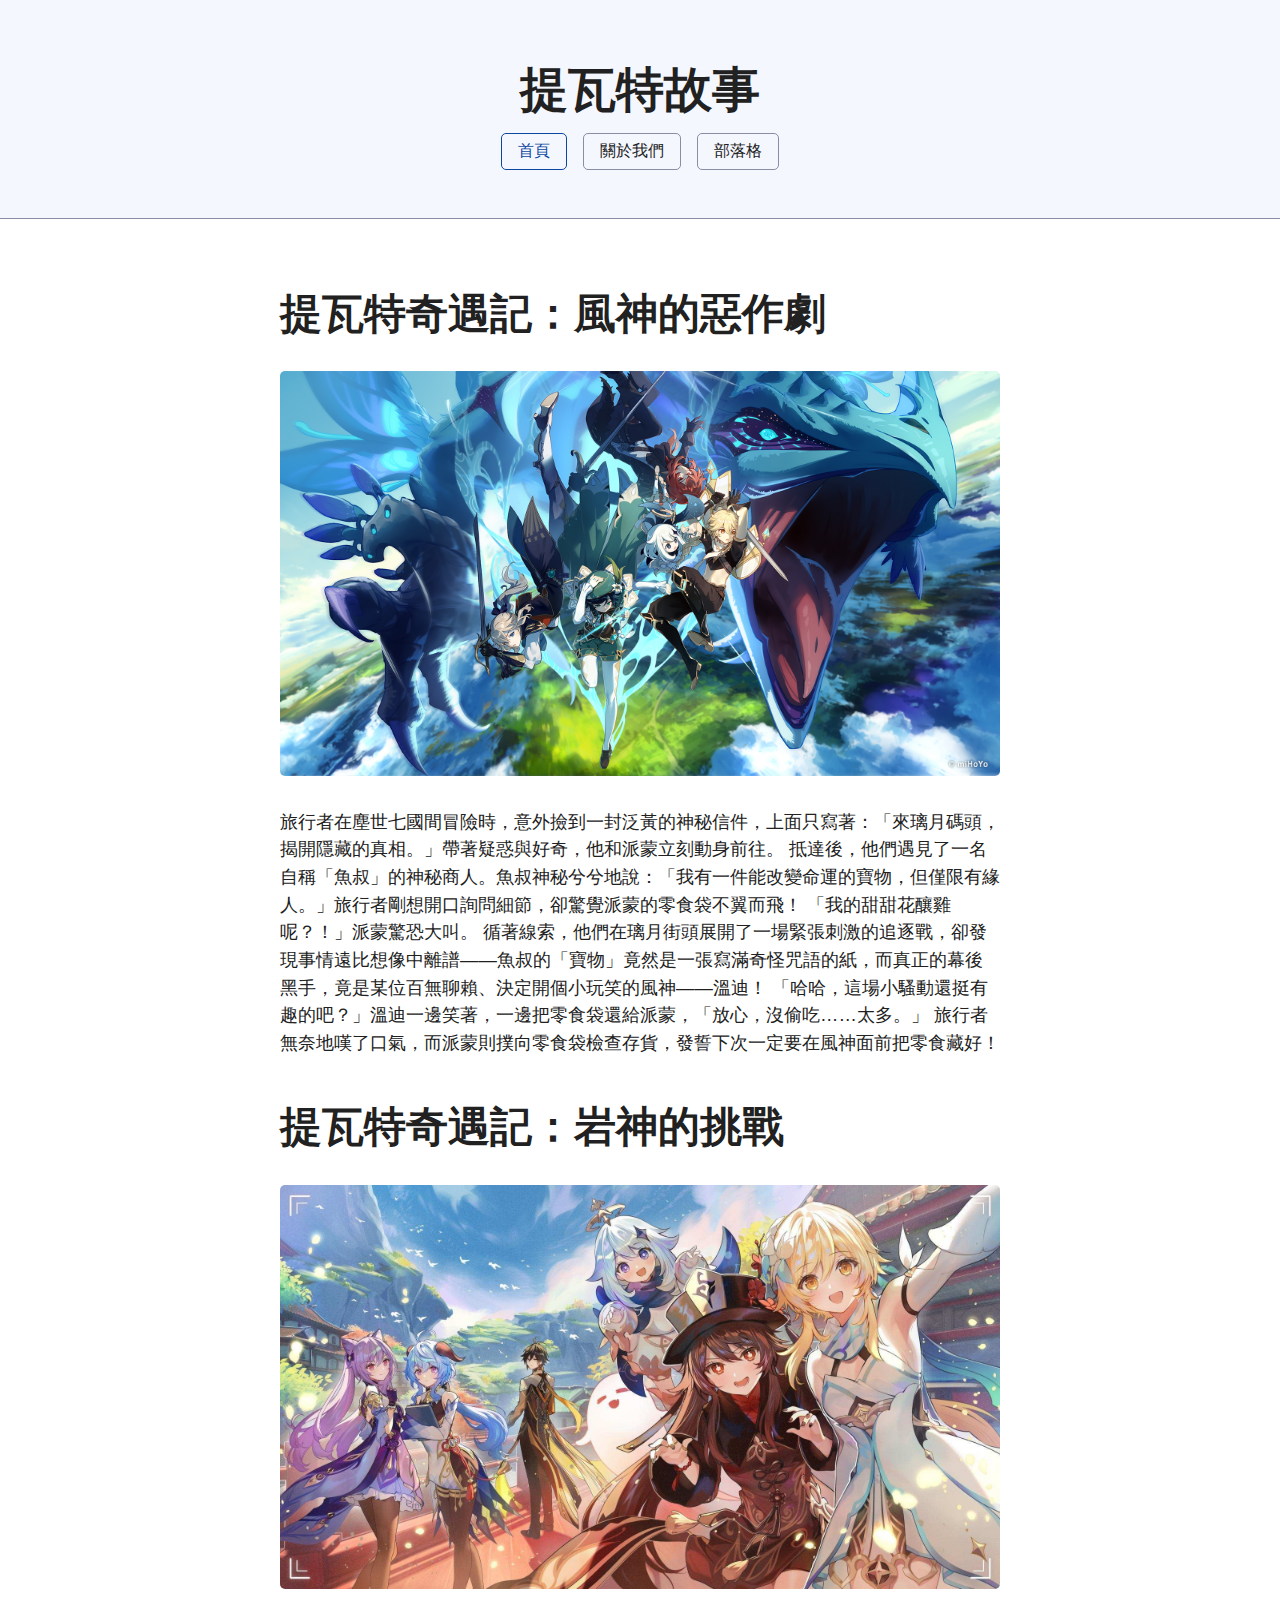
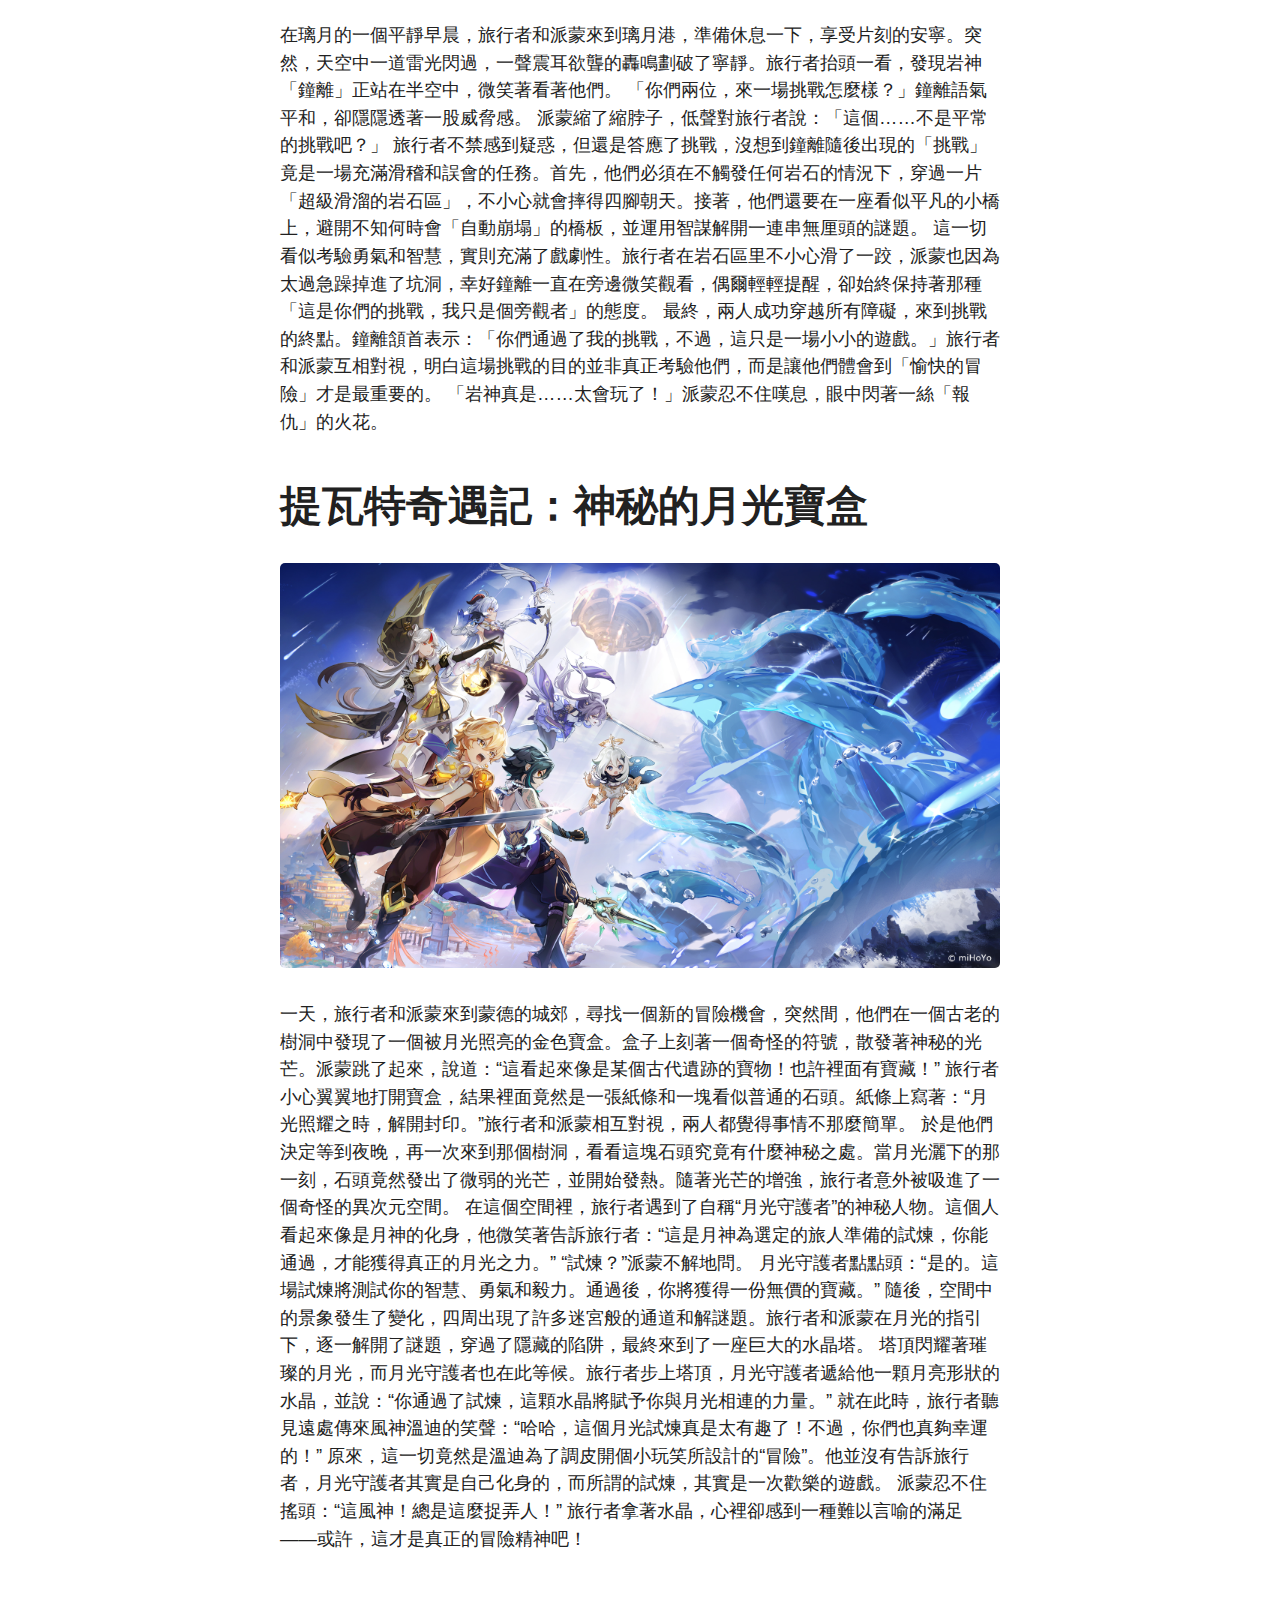
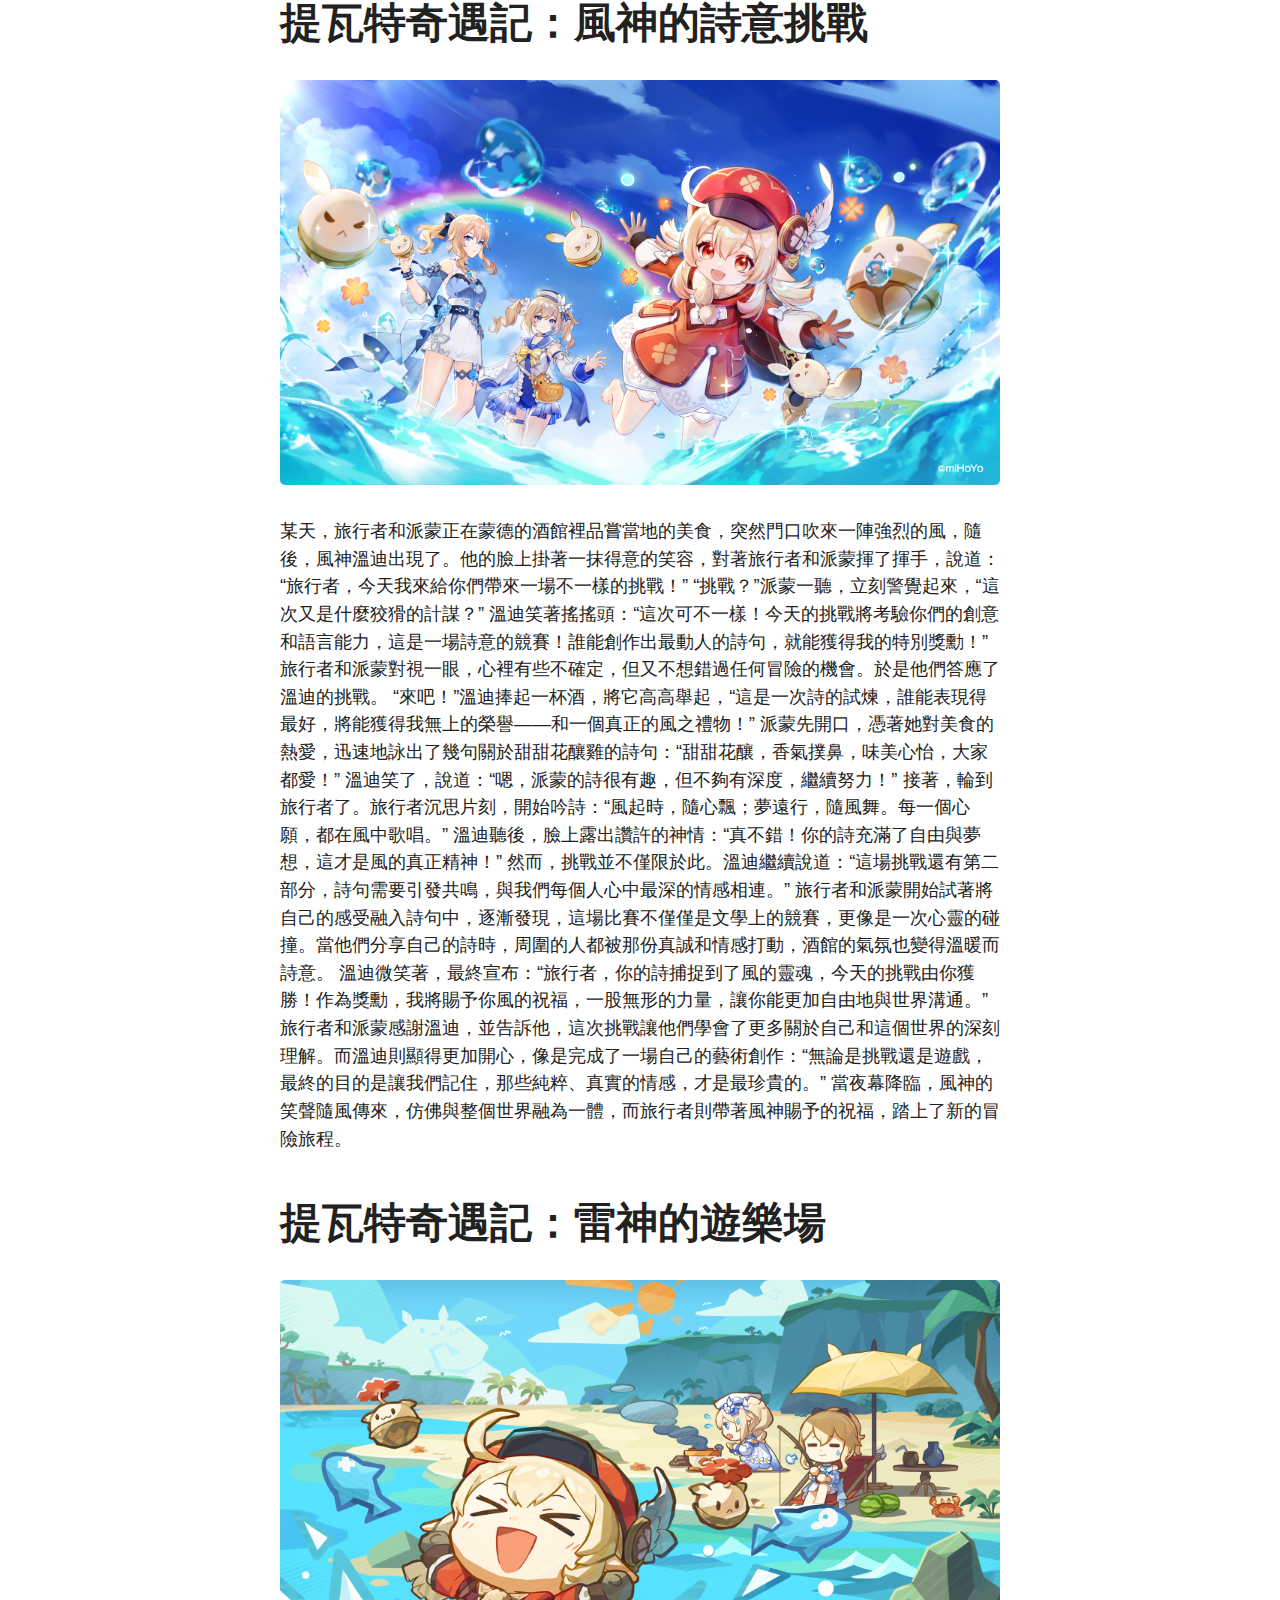
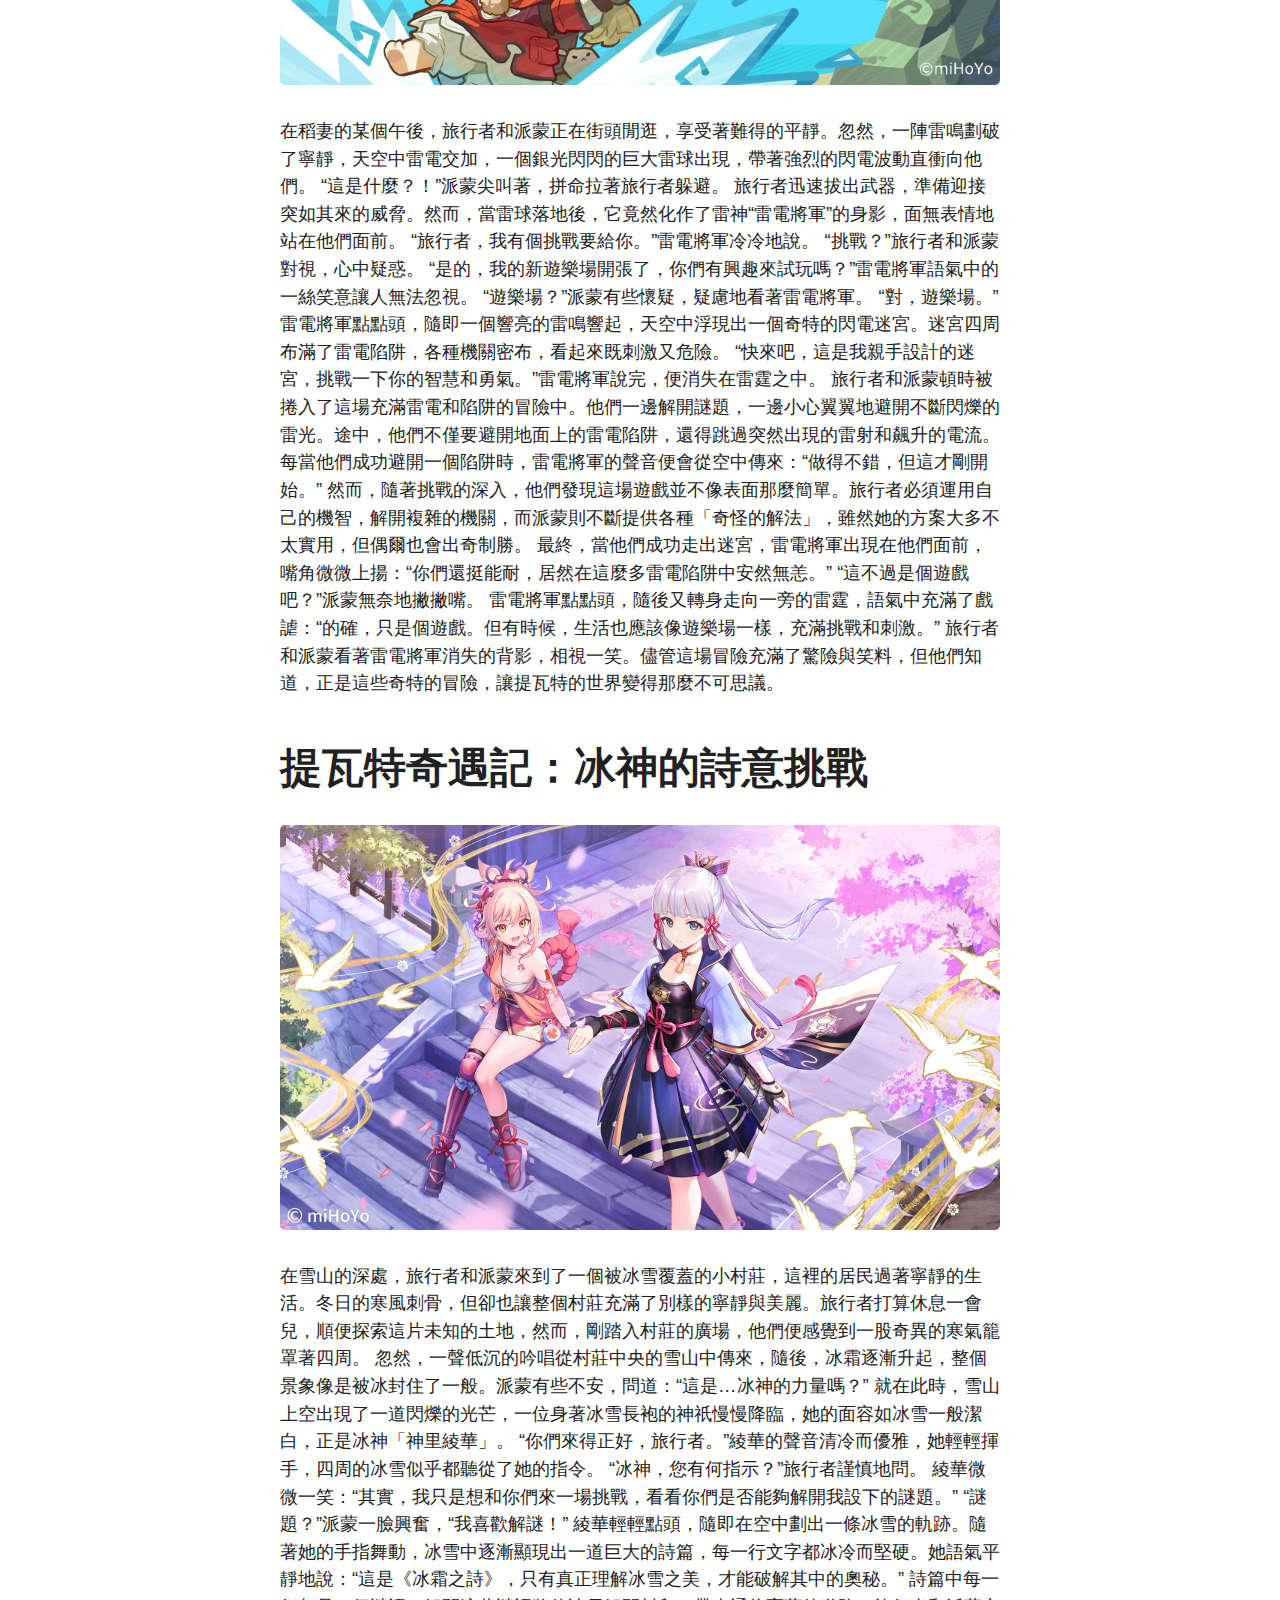
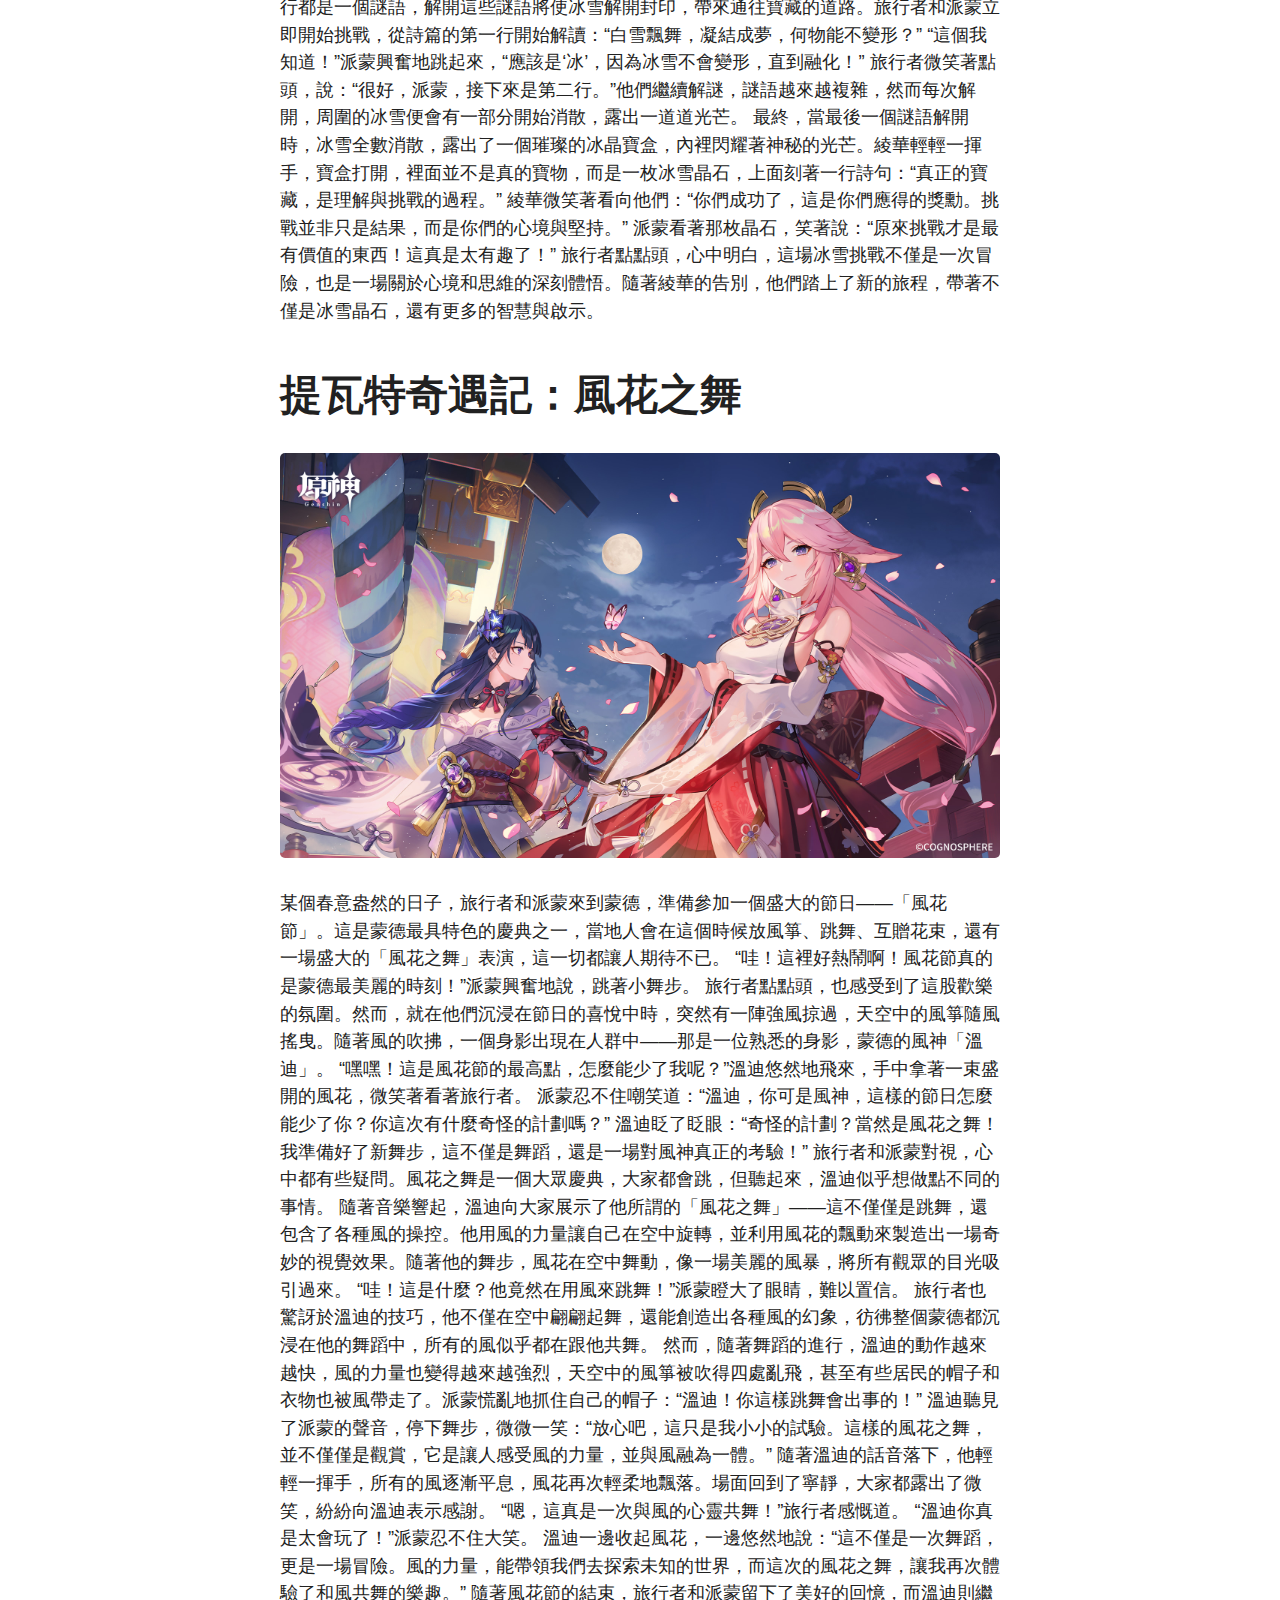
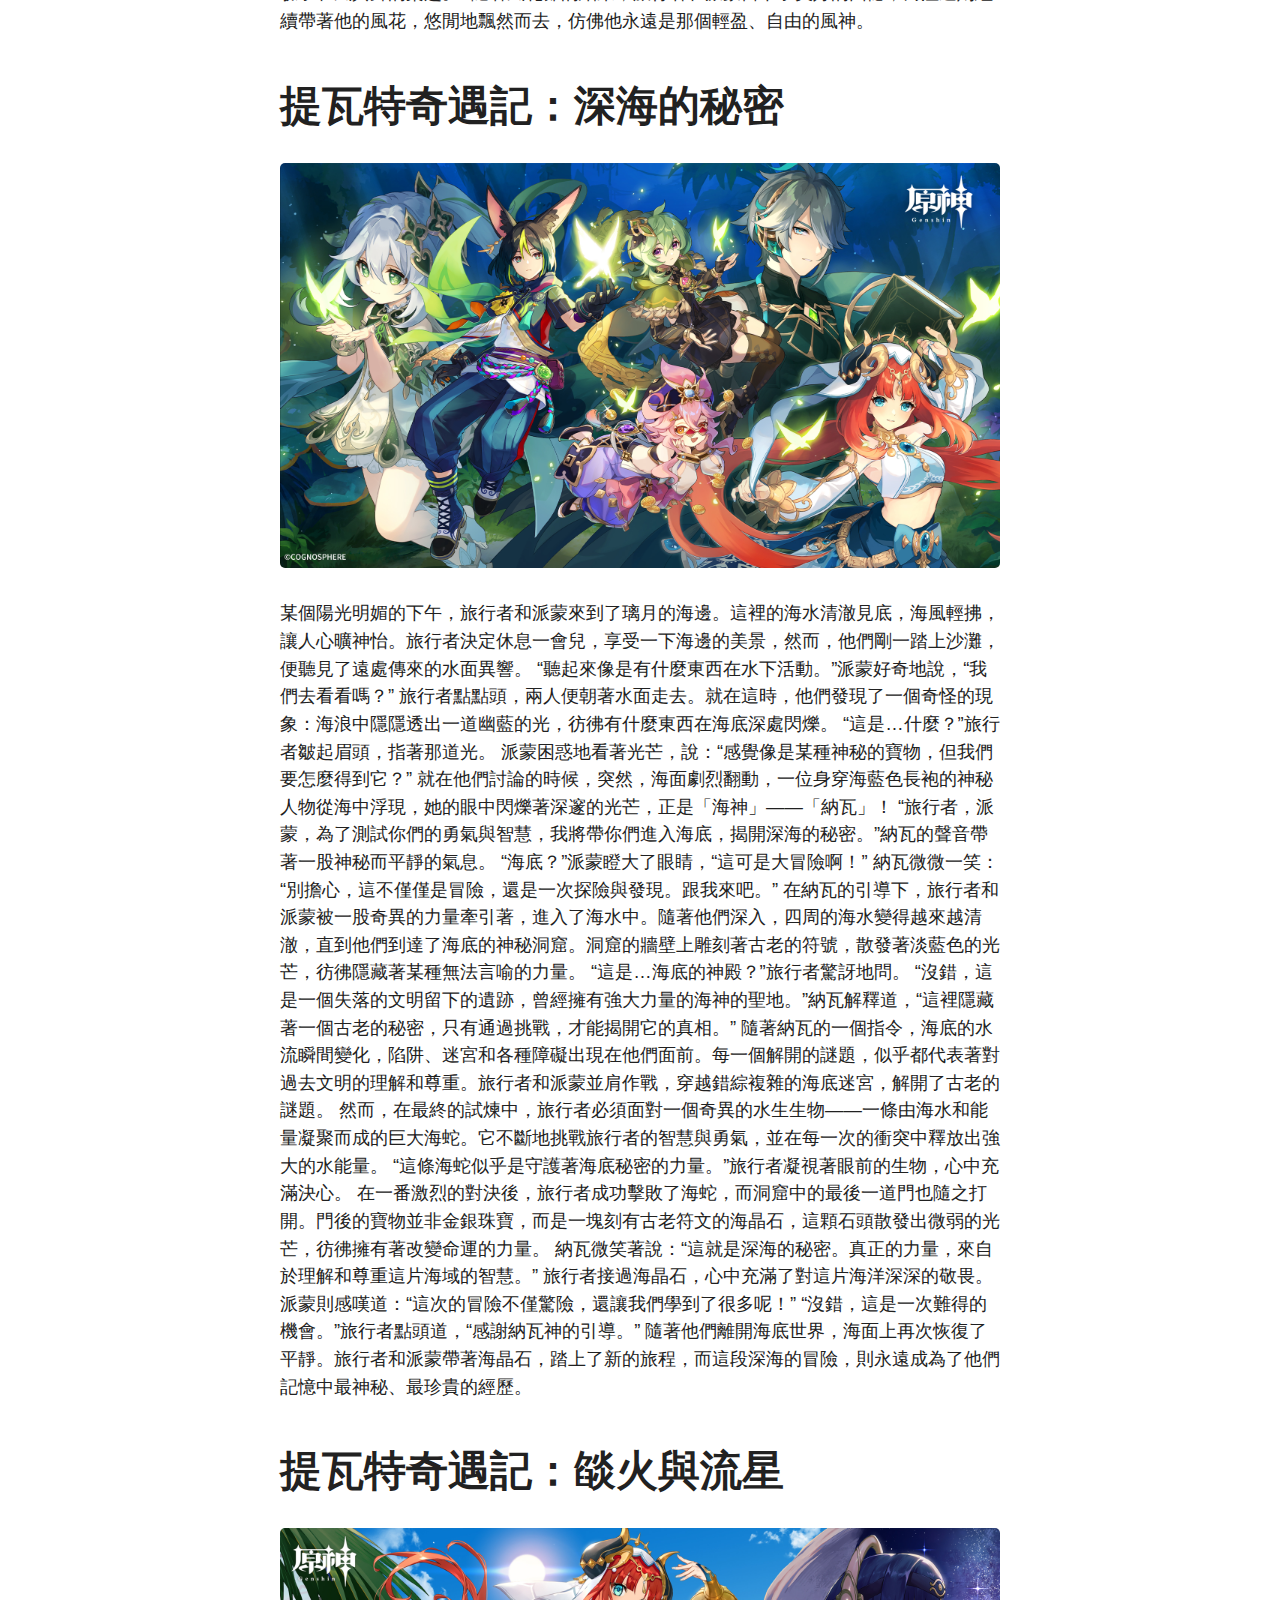
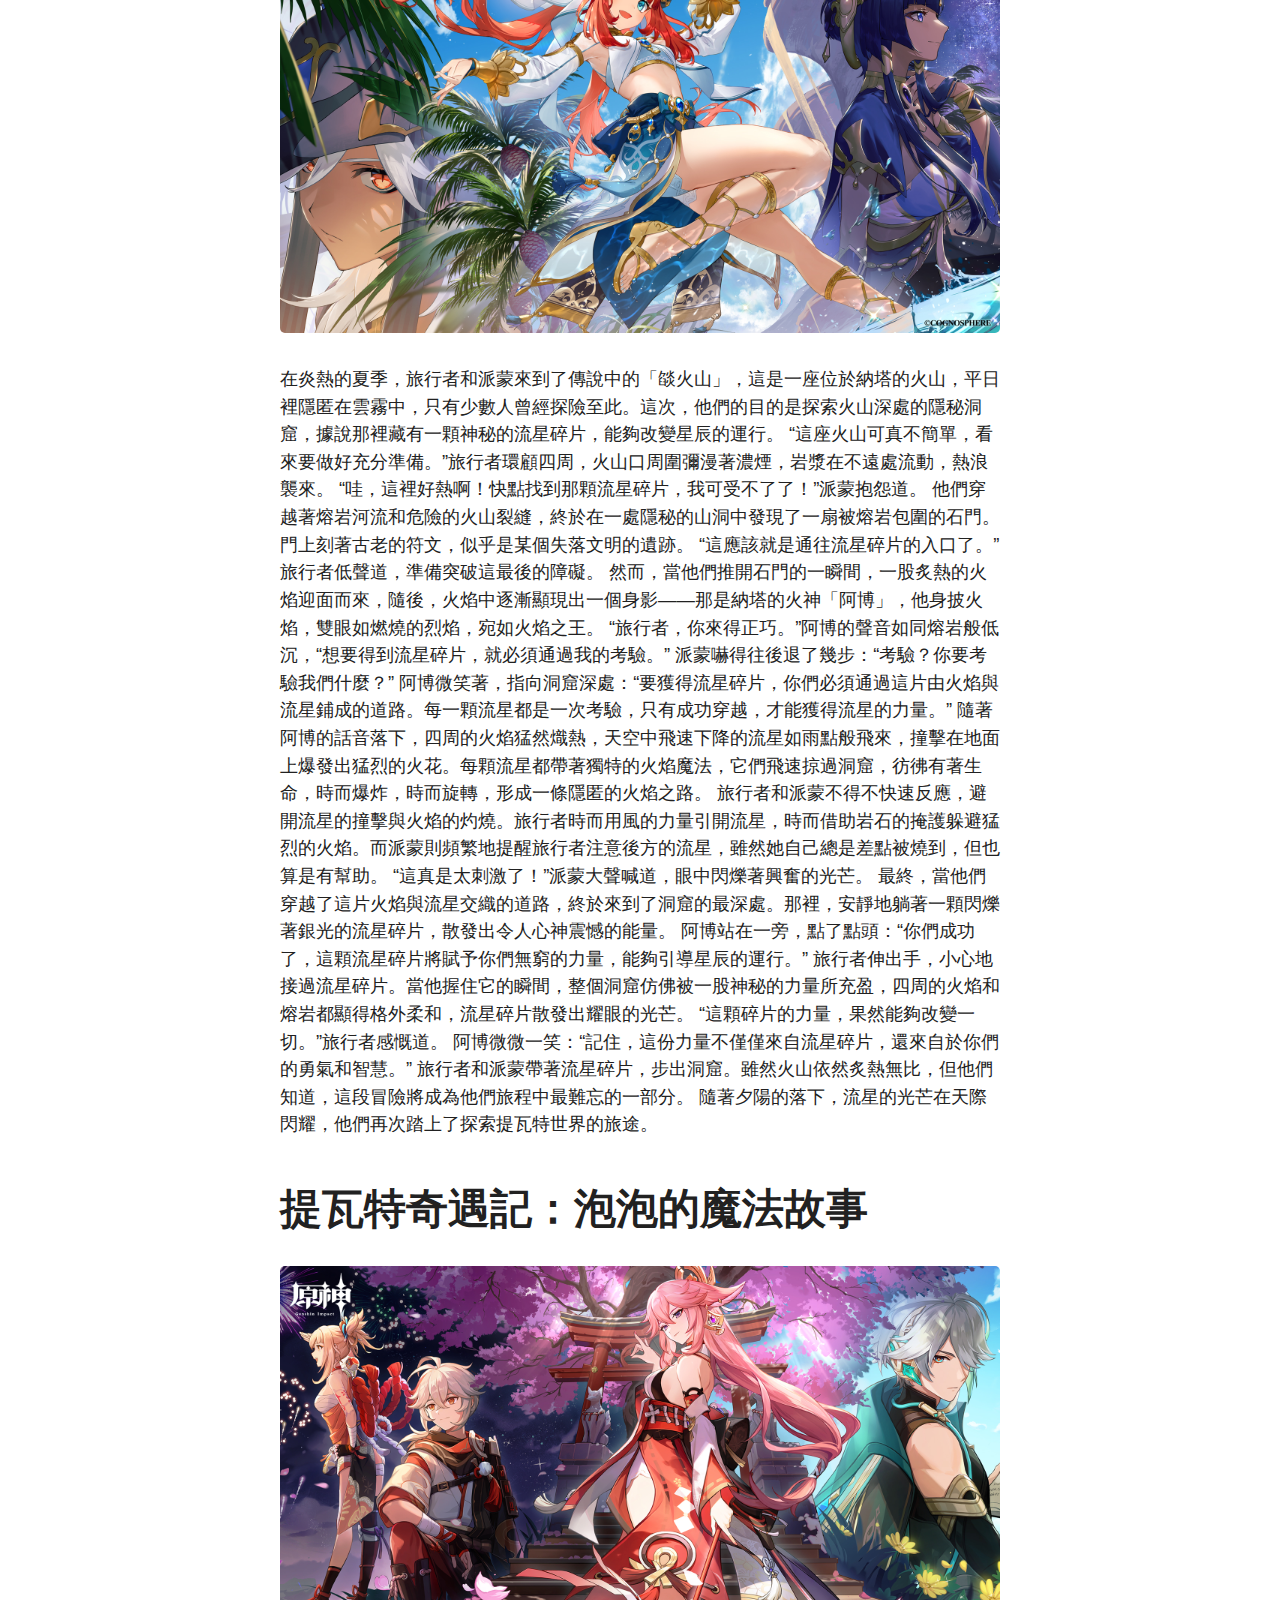
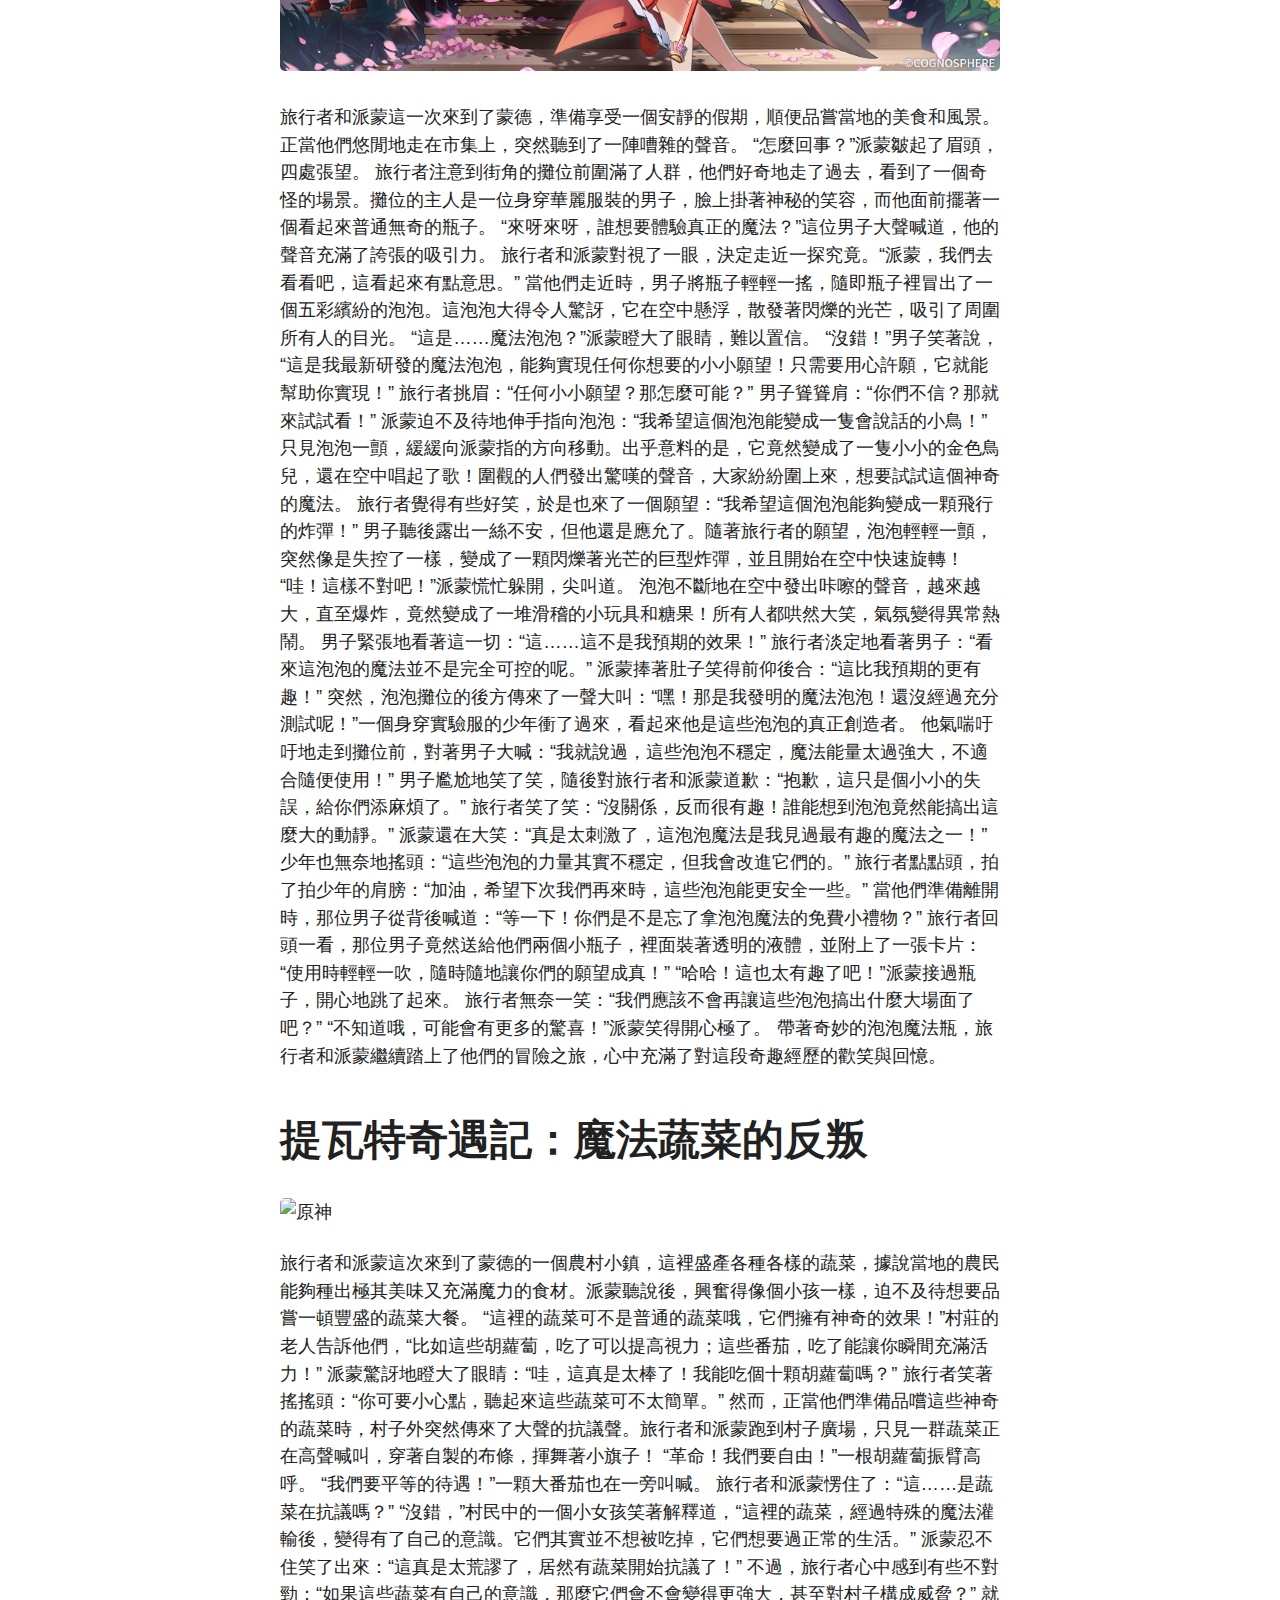
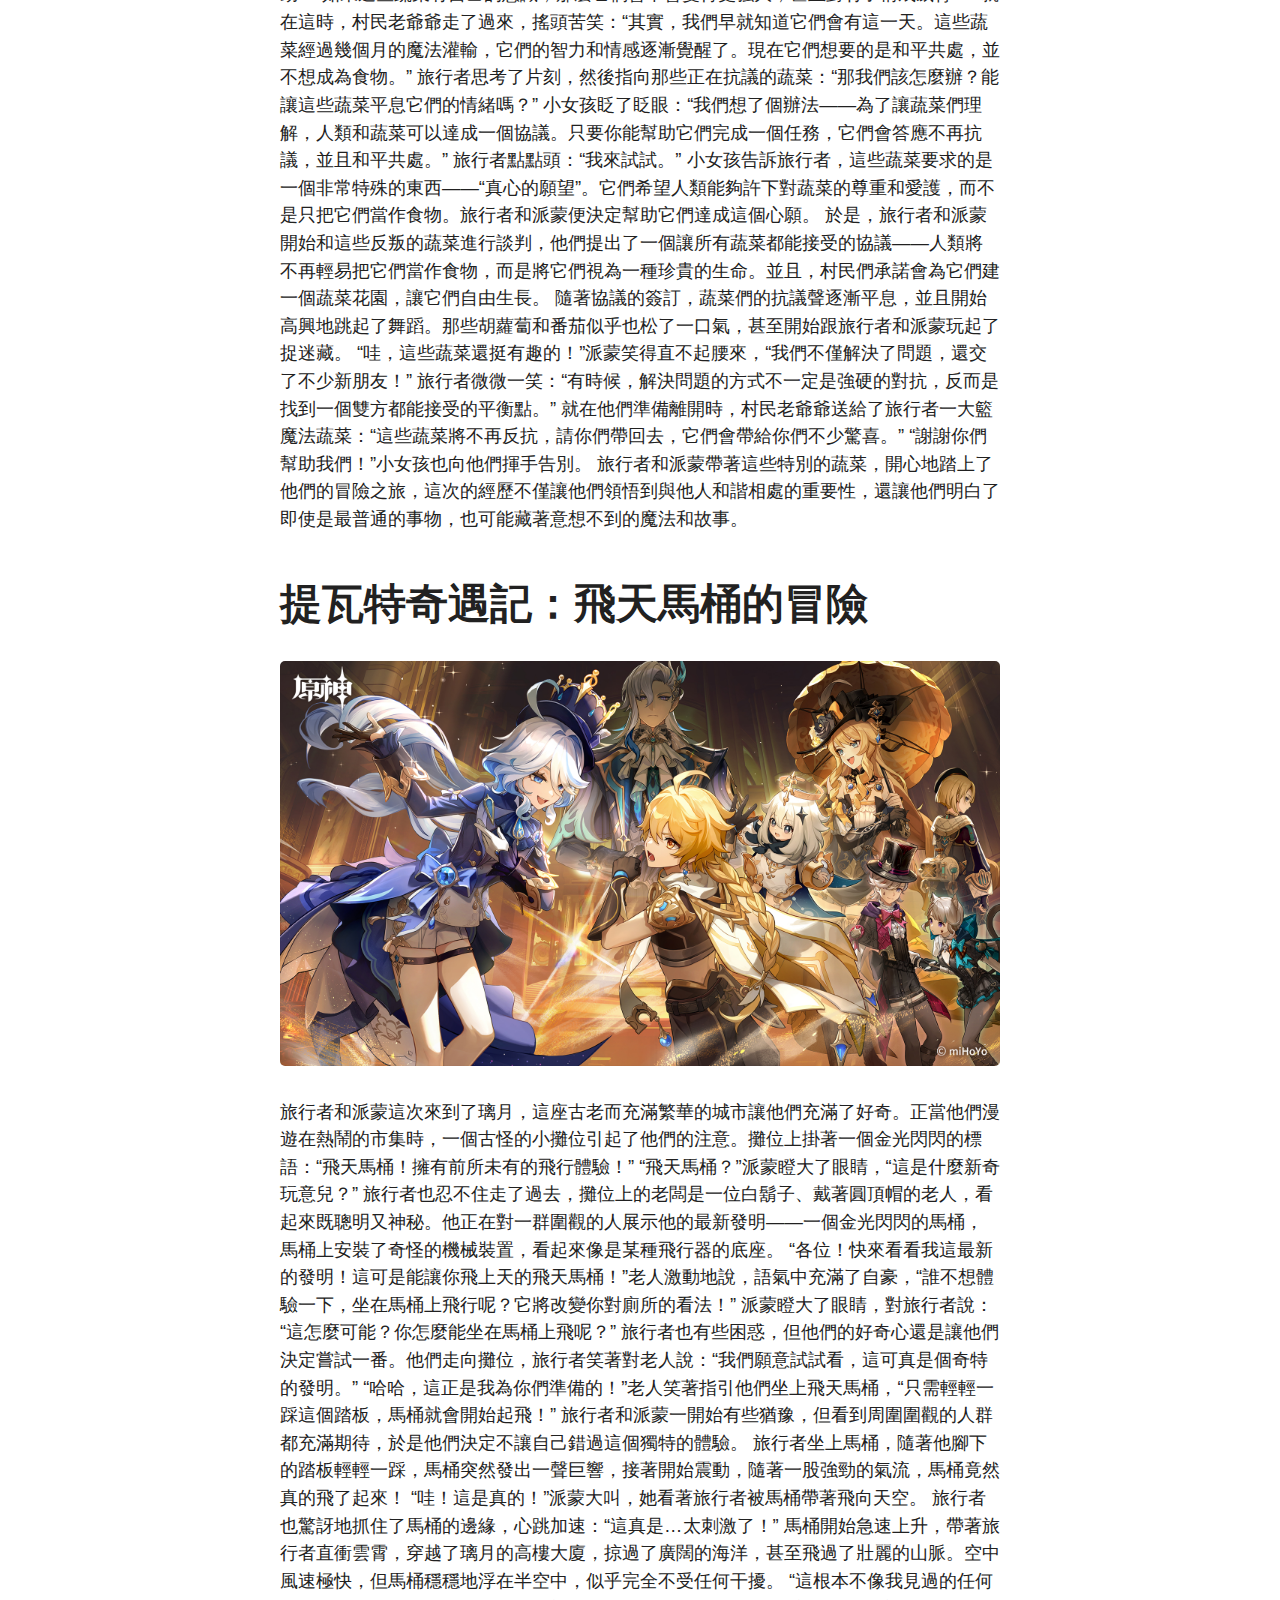
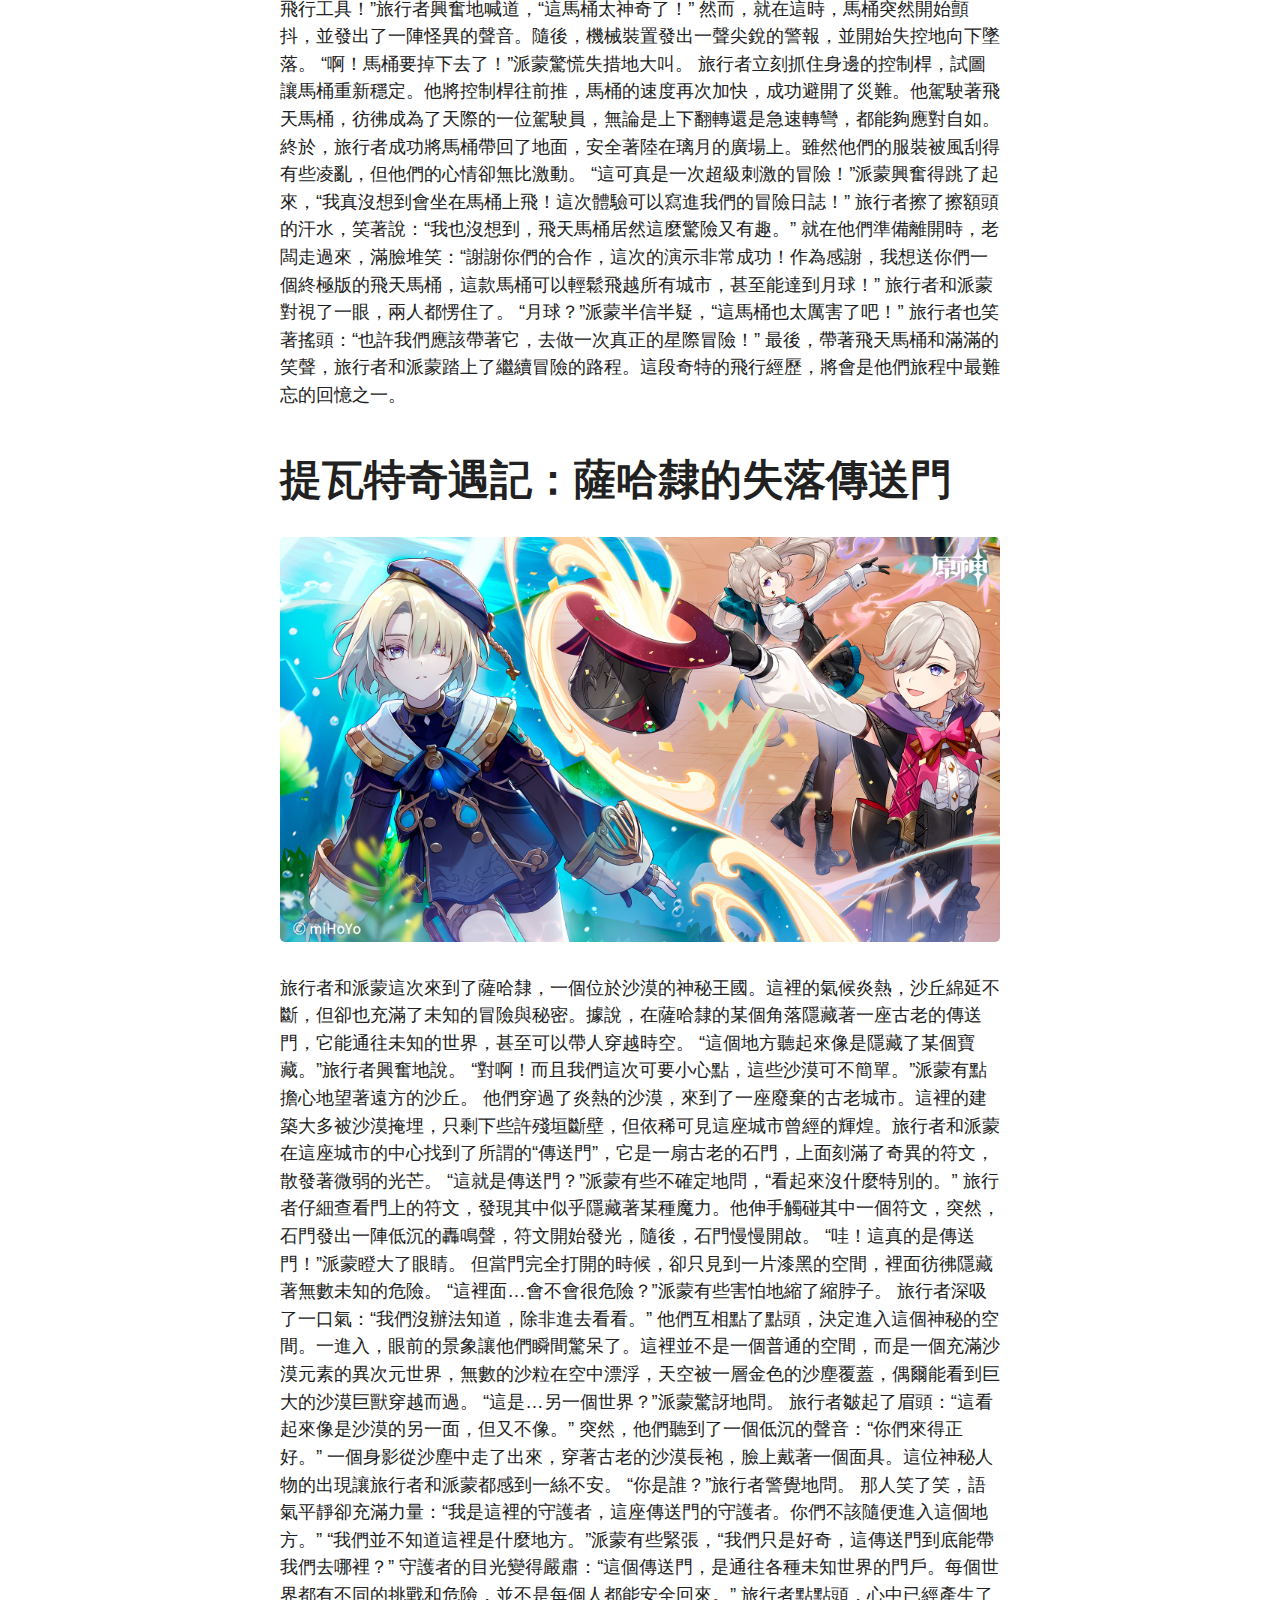
==== commit dc8010e8: "Update index.html" ====
--- a/index.html
+++ b/index.html
@@ -14,7 +14,6 @@
                 <li><a href="index.html" aria-current="page">首頁</a></li>
                 <li><a href="about.html">關於我們</a></li>
                 <li><a href="blog/index.html">部落格</a></li>
-                <li><a href="game.html"></a>fun!</li>
             </ul>
         </nav>
     </header>
@@ -889,4 +888,4 @@
         <p>探索七國，記錄冒險，與風同行。</p>
     </footer>
 </body>
-</html>+</html>
